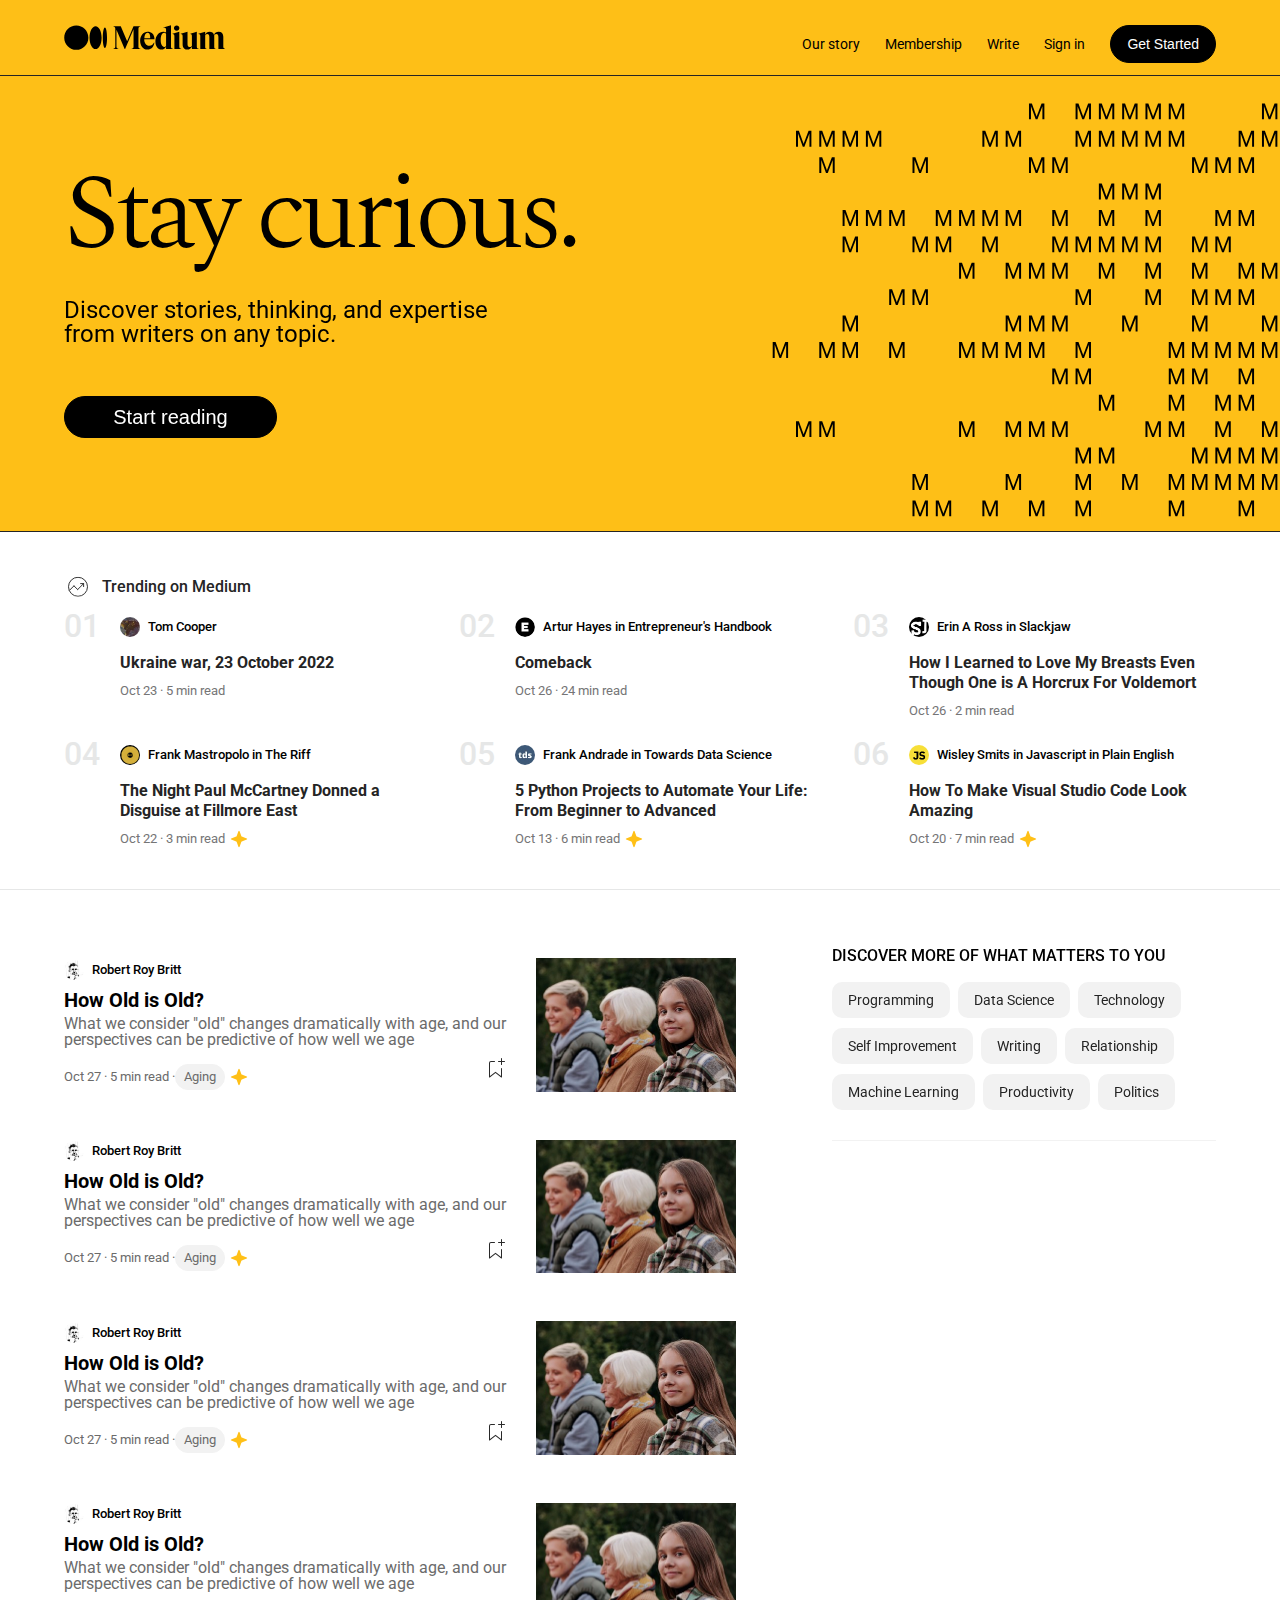
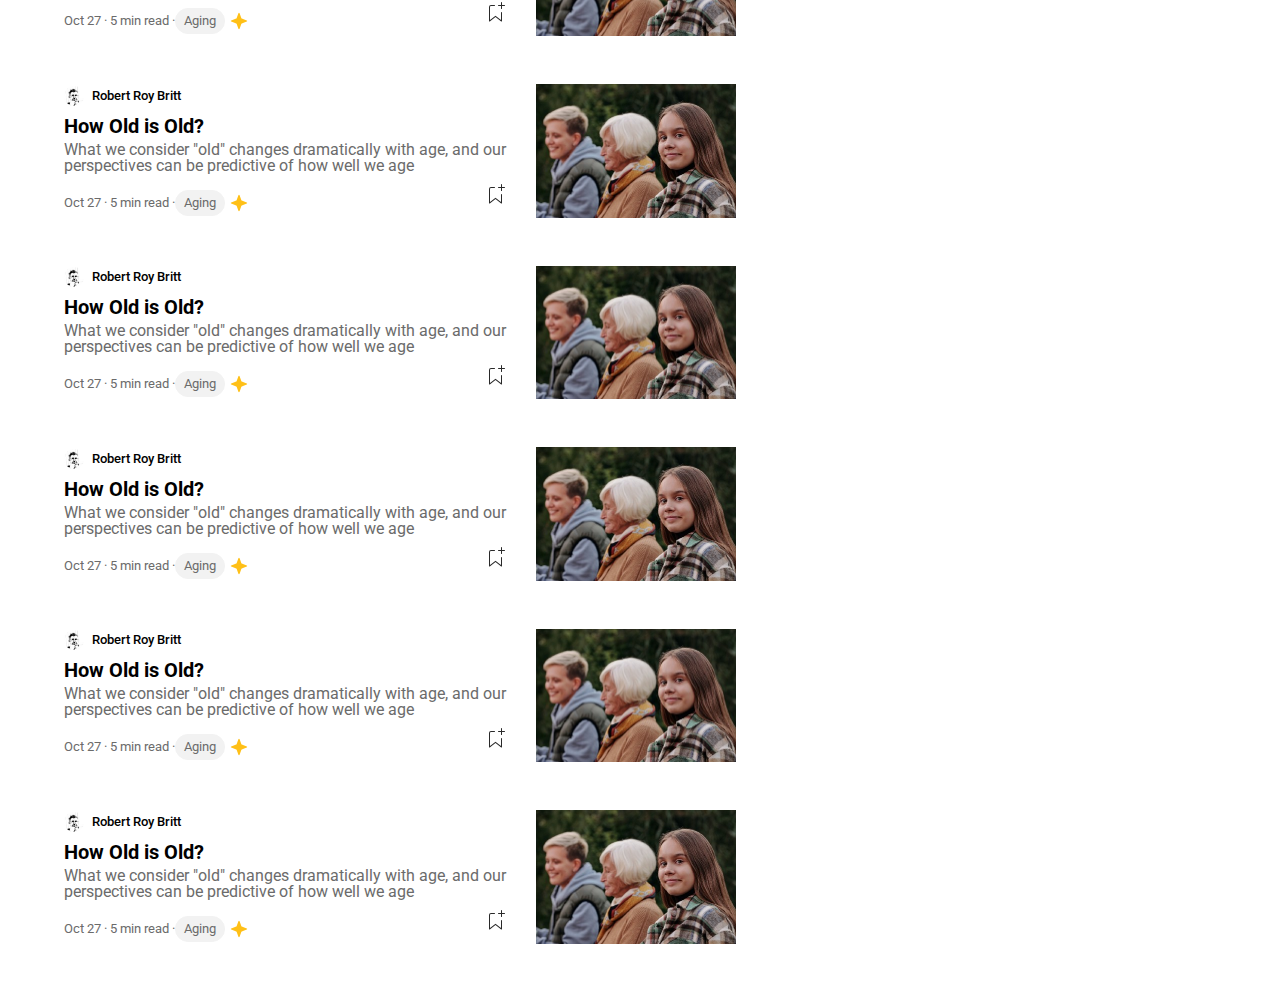
==== welcome.html @ b6925901 "general graphic update" ====
<!DOCTYPE html>
<html lang="en">
  <head>
    <meta charset="UTF-8" />
    <meta name="viewport" content="width=device-width, initial-scale=1.0" />
    <title>Medium. Where good ideas find you.</title>
    <meta
      data-rh="true"
      name="description"
      content="Medium is an open platform where readers find dynamic thinking, and where expert and undiscovered voices can share their writing on any topic."
    />
    <link rel="stylesheet" href="./base_di_partenza/assets/css/reset.css" />
    <link rel="preconnect" href="https://fonts.googleapis.com" />
    <link rel="preconnect" href="https://fonts.gstatic.com" crossorigin />
    <link
      href="https://fonts.googleapis.com/css2?family=Roboto:wght@100;300;400;700;900&family=Spectral:wght@300;400;700&display=swap"
      rel="stylesheet"
    />
    <link rel="stylesheet" href="./base_di_partenza/assets/css/stylew.css" />
  </head>
  <body>
    <!--div per header e main-->
    <div class="block yBG bBordBott">
      <header class="zindex3 fixedHeader bBordBott yBG">
        <div class="flex centerJC bodyMargin">
          <div class="width100 maxWidthHeader">
            <div class="flex rowFD headerDim betweenJC">
              <a href="#" class="aHeader">
                <svg
                  xmlns="http://www.w3.org/2000/svg"
                  xmlns:xlink="http://www.w3.org/1999/xlink"
                  viewBox="0 0 3940 610"
                  height="25"
                >
                  <path
                    d="M594.79 308.2c0 163.76-131.85 296.52-294.5 296.52S5.8 472 5.8 308.2 137.65 11.69 300.29 11.69s294.5 132.75 294.5 296.51M917.86 308.2c0 154.16-65.93 279.12-147.25 279.12s-147.25-125-147.25-279.12S689.29 29.08 770.61 29.08s147.25 125 147.25 279.12M1050 308.2c0 138.12-23.19 250.08-51.79 250.08s-51.79-112-51.79-250.08 23.19-250.08 51.8-250.08S1050 170.09 1050 308.2M1862.77 37.4l.82-.18v-6.35h-167.48l-155.51 365.5-155.51-365.5h-180.48v6.35l.81.18c30.57 6.9 46.09 17.19 46.09 54.3v434.45c0 37.11-15.58 47.4-46.15 54.3l-.81.18V587H1327v-6.35l-.81-.18c-30.57-6.9-46.09-17.19-46.09-54.3V116.9L1479.87 587h11.33l205.59-483.21V536.9c-2.62 29.31-18 38.36-45.68 44.61l-.82.19v6.3h213.3v-6.3l-.82-.19c-27.71-6.25-43.46-15.3-46.08-44.61l-.14-445.2h.14c0-37.11 15.52-47.4 46.08-54.3m97.43 287.8c3.49-78.06 31.52-134.4 78.56-135.37 14.51.24 26.68 5 36.14 14.16 20.1 19.51 29.55 60.28 28.09 121.21zm-2.11 22h250v-1.05c-.71-59.69-18-106.12-51.34-138-28.82-27.55-71.49-42.71-116.31-42.71h-1c-23.26 0-51.79 5.64-72.09 15.86-23.11 10.7-43.49 26.7-60.45 47.7-27.3 33.83-43.84 79.55-47.86 130.93-.13 1.54-.24 3.08-.35 4.62s-.18 2.92-.25 4.39a332.64 332.64 0 0 0-.36 21.69C1860.79 507 1923.65 600 2035.3 600c98 0 155.07-71.64 169.3-167.8l-7.19-2.53c-25 51.68-69.9 83-121 79.18-69.76-5.22-123.2-75.95-118.35-161.63m532.69 157.68c-8.2 19.45-25.31 30.15-48.24 30.15s-43.89-15.74-58.78-44.34c-16-30.7-24.42-74.1-24.42-125.51 0-107 33.28-176.21 84.79-176.21 21.57 0 38.55 10.7 46.65 29.37zm165.84 76.28c-30.57-7.23-46.09-18-46.09-57V5.28L2424.77 60v6.7l1.14-.09c25.62-2.07 43 1.47 53.09 10.79 7.9 7.3 11.75 18.5 11.75 34.26v71.14c-18.31-11.69-40.09-17.38-66.52-17.38-53.6 0-102.59 22.57-137.92 63.56-36.83 42.72-56.3 101.1-56.3 168.81C2230 518.72 2289.53 600 2378.13 600c51.83 0 93.53-28.4 112.62-76.3V588h166.65v-6.66zm159.29-505.33c0-37.76-28.47-66.24-66.24-66.24-37.59 0-67 29.1-67 66.24s29.44 66.24 67 66.24c37.77 0 66.24-28.48 66.24-66.24m43.84 505.33c-30.57-7.23-46.09-18-46.09-57h-.13V166.65l-166.66 47.85v6.5l1 .09c36.06 3.21 45.93 15.63 45.93 57.77V588h166.8v-6.66zm427.05 0c-30.57-7.23-46.09-18-46.09-57V166.65L3082 212.92v6.52l.94.1c29.48 3.1 38 16.23 38 58.56v226c-9.83 19.45-28.27 31-50.61 31.78-36.23 0-56.18-24.47-56.18-68.9V166.66l-166.66 47.85V221l1 .09c36.06 3.2 45.94 15.62 45.94 57.77v191.27a214.48 214.48 0 0 0 3.47 39.82l3 13.05c14.11 50.56 51.08 77 109 77 49.06 0 92.06-30.37 111-77.89v66h166.66v-6.66zM3934.2 588v-6.67l-.81-.19c-33.17-7.65-46.09-22.07-46.09-51.43v-243.2c0-75.83-42.59-121.09-113.93-121.09-52 0-95.85 30.05-112.73 76.86-13.41-49.6-52-76.86-109.06-76.86-50.12 0-89.4 26.45-106.25 71.13v-69.87l-166.66 45.89v6.54l1 .09c35.63 3.16 45.93 15.94 45.93 57V588h155.5v-6.66l-.82-.2c-26.46-6.22-35-17.56-35-46.66V255.72c7-16.35 21.11-35.72 49-35.72 34.64 0 52.2 24 52.2 71.28V588h155.54v-6.66l-.82-.2c-26.46-6.22-35-17.56-35-46.66v-248a160.45 160.45 0 0 0-2.2-27.68c7.42-17.77 22.34-38.8 51.37-38.8 35.13 0 52.2 23.31 52.2 71.28V588z"
                  ></path>
                </svg>
              </a>
              <div class="flex headerCentralBar"></div>
              <div class="flex baselineAI">
                <div class="flex rowFD endJC centerAI">
                  <span class="rightMargin25 headerTextSpecs"><a href="#">Our story</a></span>
                  <span class="rightMargin25 headerTextSpecs"><a href="#">Membership</a></span>
                  <span class="rightMargin25 headerTextSpecs"><a href="#">Write</a></span>
                  <span class="rightMargin25 headerTextSpecs"><a href="#">Sign in</a></span>
                </div>
                <div class="rowFD endJC centerAI">
                  <a href="#"><button class="headerButton">Get Started</button></a>
                </div>
              </div>
            </div>
          </div>
        </div>
      </header>
      <!--fine header / inizio main-->
      <main class="relativePos">
        <div class="mainSpacing"></div>
        <!--blocco animato M-->
        <div class="mBlock">
          <svg
            xmlns="http://www.w3.org/2000/svg"
            viewBox="0 0 585 462"
            width="585"
            height="462"
            preserveAspectRatio="xMidYMid meet"
            style="width: 100%; height: 100%; transform: translate3d(0px, 0px, 0px); content-visibility: visible"
          >
            <defs>
              <clipPath id="__lottie_element_3372">
                <rect width="585" height="462" x="0" y="0"></rect>
              </clipPath>
            </defs>
            <g clip-path="url(#__lottie_element_3372)">
              <g
                fill="rgb(0,0,0)"
                font-size="22"
                font-family="Shne"
                font-style="normal"
                font-weight="normal"
                aria-label=" M M M M M M M M M M M M M M
                M M M M M M M M M M M M M M M M M M M M M
               M M M M M M M M M M M M M M M M M M M M M M M M M
                M M M M M M M M M M M M
                M M M M M M M M M M M M M M M M M M M
                M M M M M M M M M M M M M M M M M M M M M
                M M M M M M M M M M M M M M
               M M M M M M M M M M M M M M M M M
               M M M M M M M M M M M M M M M M M M M
                M M M M M M M M M M M M M M M M M M M M M M M
               M M M M M M M M M M M M
                M M M M M M M M M M M M
                M M M M M M M M M M M M M M M M M M M M M
                M M M M M M M M M M M
                M M M M M M M M M M M M M M M M M
                M M M M M M M M M M M M M M M M
               "
                transform="matrix(1,0,0,1,291,232)"
                opacity="1"
                style="display: block"
              >
                <g
                  stroke-linecap="butt"
                  stroke-linejoin="round"
                  stroke-miterlimit="4"
                  transform="matrix(1,0,0,1,-33.238014221191406,-187.70428466796875)"
                  opacity="0"
                  style="display: inherit"
                >
                  <g transform="scale(0.22,0.22)">
                    <g style="display: none"></g>
                  </g>
                </g>
                <g
                  stroke-linecap="butt"
                  stroke-linejoin="round"
                  stroke-miterlimit="4"
                  transform="matrix(1,0,0,1,-28.6619930267334,-187.70428466796875)"
                  opacity="0"
                  style="display: inherit"
                >
                  <g transform="scale(0.22,0.22)">
                    <g transform="matrix(1,0,0,1,0,0)" opacity="1" style="display: block">
                      <path
                        d=" M46.82899856567383,0 C46.82899856567383,0 68.98500061035156,-59.518001556396484 68.98500061035156,-59.518001556396484 C68.98500061035156,-59.518001556396484 68.98500061035156,0 68.98500061035156,0 C68.98500061035156,0 77.947998046875,0 77.947998046875,0 C77.947998046875,0 77.947998046875,-72.30799865722656 77.947998046875,-72.30799865722656 C77.947998046875,-72.30799865722656 65.15799713134766,-72.30799865722656 65.15799713134766,-72.30799865722656 C65.15799713134766,-72.30799865722656 43.10300064086914,-12.890999794006348 43.10300064086914,-12.890999794006348 C43.10300064086914,-12.890999794006348 21.14900016784668,-72.30799865722656 21.14900016784668,-72.30799865722656 C21.14900016784668,-72.30799865722656 7.955999851226807,-72.30799865722656 7.955999851226807,-72.30799865722656 C7.955999851226807,-72.30799865722656 7.955999851226807,0 7.955999851226807,0 C7.955999851226807,0 17.020000457763672,0 17.020000457763672,0 C17.020000457763672,0 17.020000457763672,-59.518001556396484 17.020000457763672,-59.518001556396484 C17.020000457763672,-59.518001556396484 39.07500076293945,0 39.07500076293945,0 C39.07500076293945,0 46.82899856567383,0 46.82899856567383,0z"
                      ></path>
                      <g opacity="1" transform="matrix(1,0,0,1,0,0)"></g>
                    </g>
                  </g>
                </g>
                <g
                  stroke-linecap="butt"
                  stroke-linejoin="round"
                  stroke-miterlimit="4"
                  transform="matrix(1,0,0,1,-9.940010070800781,-187.70428466796875)"
                  opacity="0"
                  style="display: inherit"
                >
                  <g transform="scale(0.22,0.22)">
                    <g style="display: none"></g>
                  </g>
                </g>
                <g
                  stroke-linecap="butt"
                  stroke-linejoin="round"
                  stroke-miterlimit="4"
                  transform="matrix(1,0,0,1,-5.363988876342773,-187.70428466796875)"
                  opacity="0"
                  style="display: inherit"
                >
                  <g transform="scale(0.22,0.22)">
                    <g transform="matrix(1,0,0,1,0,0)" opacity="1" style="display: block">
                      <path
                        d=" M46.82899856567383,0 C46.82899856567383,0 68.98500061035156,-59.518001556396484 68.98500061035156,-59.518001556396484 C68.98500061035156,-59.518001556396484 68.98500061035156,0 68.98500061035156,0 C68.98500061035156,0 77.947998046875,0 77.947998046875,0 C77.947998046875,0 77.947998046875,-72.30799865722656 77.947998046875,-72.30799865722656 C77.947998046875,-72.30799865722656 65.15799713134766,-72.30799865722656 65.15799713134766,-72.30799865722656 C65.15799713134766,-72.30799865722656 43.10300064086914,-12.890999794006348 43.10300064086914,-12.890999794006348 C43.10300064086914,-12.890999794006348 21.14900016784668,-72.30799865722656 21.14900016784668,-72.30799865722656 C21.14900016784668,-72.30799865722656 7.955999851226807,-72.30799865722656 7.955999851226807,-72.30799865722656 C7.955999851226807,-72.30799865722656 7.955999851226807,0 7.955999851226807,0 C7.955999851226807,0 17.020000457763672,0 17.020000457763672,0 C17.020000457763672,0 17.020000457763672,-59.518001556396484 17.020000457763672,-59.518001556396484 C17.020000457763672,-59.518001556396484 39.07500076293945,0 39.07500076293945,0 C39.07500076293945,0 46.82899856567383,0 46.82899856567383,0z"
                      ></path>
                      <g opacity="1" transform="matrix(1,0,0,1,0,0)"></g>
                    </g>
                  </g>
                </g>
                <g
                  stroke-linecap="butt"
                  stroke-linejoin="round"
                  stroke-miterlimit="4"
                  transform="matrix(1,0,0,1,13.357994079589844,-187.70428466796875)"
                  opacity="0"
                  style="display: inherit"
                >
                  <g transform="scale(0.22,0.22)">
                    <g style="display: none"></g>
                  </g>
                </g>
                <g
                  stroke-linecap="butt"
                  stroke-linejoin="round"
                  stroke-miterlimit="4"
                  transform="matrix(1,0,0,1,17.93400001525879,-187.70428466796875)"
                  opacity="0"
                  style="display: inherit"
                >
                  <g transform="scale(0.22,0.22)">
                    <g transform="matrix(1,0,0,1,0,0)" opacity="1" style="display: block">
                      <path
                        d=" M46.82899856567383,0 C46.82899856567383,0 68.98500061035156,-59.518001556396484 68.98500061035156,-59.518001556396484 C68.98500061035156,-59.518001556396484 68.98500061035156,0 68.98500061035156,0 C68.98500061035156,0 77.947998046875,0 77.947998046875,0 C77.947998046875,0 77.947998046875,-72.30799865722656 77.947998046875,-72.30799865722656 C77.947998046875,-72.30799865722656 65.15799713134766,-72.30799865722656 65.15799713134766,-72.30799865722656 C65.15799713134766,-72.30799865722656 43.10300064086914,-12.890999794006348 43.10300064086914,-12.890999794006348 C43.10300064086914,-12.890999794006348 21.14900016784668,-72.30799865722656 21.14900016784668,-72.30799865722656 C21.14900016784668,-72.30799865722656 7.955999851226807,-72.30799865722656 7.955999851226807,-72.30799865722656 C7.955999851226807,-72.30799865722656 7.955999851226807,0 7.955999851226807,0 C7.955999851226807,0 17.020000457763672,0 17.020000457763672,0 C17.020000457763672,0 17.020000457763672,-59.518001556396484 17.020000457763672,-59.518001556396484 C17.020000457763672,-59.518001556396484 39.07500076293945,0 39.07500076293945,0 C39.07500076293945,0 46.82899856567383,0 46.82899856567383,0z"
                      ></path>
                      <g opacity="1" transform="matrix(1,0,0,1,0,0)"></g>
                    </g>
                  </g>
                </g>
                <g
                  stroke-linecap="butt"
                  stroke-linejoin="round"
                  stroke-miterlimit="4"
                  transform="matrix(1,0,0,1,36.65599822998047,-187.70428466796875)"
                  opacity="0"
                  style="display: inherit"
                >
                  <g transform="scale(0.22,0.22)">
                    <g style="display: none"></g>
                  </g>
                </g>
                <g
                  stroke-linecap="butt"
                  stroke-linejoin="round"
                  stroke-miterlimit="4"
                  transform="matrix(1,0,0,1,41.23198699951172,-187.70428466796875)"
                  opacity="1"
                  style="display: inherit"
                >
                  <g transform="scale(0.22,0.22)">
                    <g transform="matrix(1,0,0,1,0,0)" opacity="1" style="display: block">
                      <path
                        d=" M46.82899856567383,0 C46.82899856567383,0 68.98500061035156,-59.518001556396484 68.98500061035156,-59.518001556396484 C68.98500061035156,-59.518001556396484 68.98500061035156,0 68.98500061035156,0 C68.98500061035156,0 77.947998046875,0 77.947998046875,0 C77.947998046875,0 77.947998046875,-72.30799865722656 77.947998046875,-72.30799865722656 C77.947998046875,-72.30799865722656 65.15799713134766,-72.30799865722656 65.15799713134766,-72.30799865722656 C65.15799713134766,-72.30799865722656 43.10300064086914,-12.890999794006348 43.10300064086914,-12.890999794006348 C43.10300064086914,-12.890999794006348 21.14900016784668,-72.30799865722656 21.14900016784668,-72.30799865722656 C21.14900016784668,-72.30799865722656 7.955999851226807,-72.30799865722656 7.955999851226807,-72.30799865722656 C7.955999851226807,-72.30799865722656 7.955999851226807,0 7.955999851226807,0 C7.955999851226807,0 17.020000457763672,0 17.020000457763672,0 C17.020000457763672,0 17.020000457763672,-59.518001556396484 17.020000457763672,-59.518001556396484 C17.020000457763672,-59.518001556396484 39.07500076293945,0 39.07500076293945,0 C39.07500076293945,0 46.82899856567383,0 46.82899856567383,0z"
                      ></path>
                      <g opacity="1" transform="matrix(1,0,0,1,0,0)"></g>
                    </g>
                  </g>
                </g>
                <g
                  stroke-linecap="butt"
                  stroke-linejoin="round"
                  stroke-miterlimit="4"
                  transform="matrix(1,0,0,1,59.954002380371094,-187.70428466796875)"
                  opacity="1"
                  style="display: inherit"
                >
                  <g transform="scale(0.22,0.22)">
                    <g style="display: none"></g>
                  </g>
                </g>
                <g
                  stroke-linecap="butt"
                  stroke-linejoin="round"
                  stroke-miterlimit="4"
                  transform="matrix(1,0,0,1,64.52999114990234,-187.70428466796875)"
                  opacity="0"
                  style="display: inherit"
                >
                  <g transform="scale(0.22,0.22)">
                    <g transform="matrix(1,0,0,1,0,0)" opacity="1" style="display: block">
                      <path
                        d=" M46.82899856567383,0 C46.82899856567383,0 68.98500061035156,-59.518001556396484 68.98500061035156,-59.518001556396484 C68.98500061035156,-59.518001556396484 68.98500061035156,0 68.98500061035156,0 C68.98500061035156,0 77.947998046875,0 77.947998046875,0 C77.947998046875,0 77.947998046875,-72.30799865722656 77.947998046875,-72.30799865722656 C77.947998046875,-72.30799865722656 65.15799713134766,-72.30799865722656 65.15799713134766,-72.30799865722656 C65.15799713134766,-72.30799865722656 43.10300064086914,-12.890999794006348 43.10300064086914,-12.890999794006348 C43.10300064086914,-12.890999794006348 21.14900016784668,-72.30799865722656 21.14900016784668,-72.30799865722656 C21.14900016784668,-72.30799865722656 7.955999851226807,-72.30799865722656 7.955999851226807,-72.30799865722656 C7.955999851226807,-72.30799865722656 7.955999851226807,0 7.955999851226807,0 C7.955999851226807,0 17.020000457763672,0 17.020000457763672,0 C17.020000457763672,0 17.020000457763672,-59.518001556396484 17.020000457763672,-59.518001556396484 C17.020000457763672,-59.518001556396484 39.07500076293945,0 39.07500076293945,0 C39.07500076293945,0 46.82899856567383,0 46.82899856567383,0z"
                      ></path>
                      <g opacity="1" transform="matrix(1,0,0,1,0,0)"></g>
                    </g>
                  </g>
                </g>
                <g
                  stroke-linecap="butt"
                  stroke-linejoin="round"
                  stroke-miterlimit="4"
                  transform="matrix(1,0,0,1,83.25200653076172,-187.70428466796875)"
                  opacity="0"
                  style="display: inherit"
                >
                  <g transform="scale(0.22,0.22)">
                    <g style="display: none"></g>
                  </g>
                </g>
                <g
                  stroke-linecap="butt"
                  stroke-linejoin="round"
                  stroke-miterlimit="4"
                  transform="matrix(1,0,0,1,87.82799530029297,-187.70428466796875)"
                  opacity="1"
                  style="display: inherit"
                >
                  <g transform="scale(0.22,0.22)">
                    <g transform="matrix(1,0,0,1,0,0)" opacity="1" style="display: block">
                      <path
                        d=" M46.82899856567383,0 C46.82899856567383,0 68.98500061035156,-59.518001556396484 68.98500061035156,-59.518001556396484 C68.98500061035156,-59.518001556396484 68.98500061035156,0 68.98500061035156,0 C68.98500061035156,0 77.947998046875,0 77.947998046875,0 C77.947998046875,0 77.947998046875,-72.30799865722656 77.947998046875,-72.30799865722656 C77.947998046875,-72.30799865722656 65.15799713134766,-72.30799865722656 65.15799713134766,-72.30799865722656 C65.15799713134766,-72.30799865722656 43.10300064086914,-12.890999794006348 43.10300064086914,-12.890999794006348 C43.10300064086914,-12.890999794006348 21.14900016784668,-72.30799865722656 21.14900016784668,-72.30799865722656 C21.14900016784668,-72.30799865722656 7.955999851226807,-72.30799865722656 7.955999851226807,-72.30799865722656 C7.955999851226807,-72.30799865722656 7.955999851226807,0 7.955999851226807,0 C7.955999851226807,0 17.020000457763672,0 17.020000457763672,0 C17.020000457763672,0 17.020000457763672,-59.518001556396484 17.020000457763672,-59.518001556396484 C17.020000457763672,-59.518001556396484 39.07500076293945,0 39.07500076293945,0 C39.07500076293945,0 46.82899856567383,0 46.82899856567383,0z"
                      ></path>
                      <g opacity="1" transform="matrix(1,0,0,1,0,0)"></g>
                    </g>
                  </g>
                </g>
                <g
                  stroke-linecap="butt"
                  stroke-linejoin="round"
                  stroke-miterlimit="4"
                  transform="matrix(1,0,0,1,106.54999542236328,-187.70428466796875)"
                  opacity="1"
                  style="display: inherit"
                >
                  <g transform="scale(0.22,0.22)">
                    <g style="display: none"></g>
                  </g>
                </g>
                <g
                  stroke-linecap="butt"
                  stroke-linejoin="round"
                  stroke-miterlimit="4"
                  transform="matrix(1,0,0,1,111.1259994506836,-187.70428466796875)"
                  opacity="1"
                  style="display: inherit"
                >
                  <g transform="scale(0.22,0.22)">
                    <g transform="matrix(1,0,0,1,0,0)" opacity="1" style="display: block">
                      <path
                        d=" M46.82899856567383,0 C46.82899856567383,0 68.98500061035156,-59.518001556396484 68.98500061035156,-59.518001556396484 C68.98500061035156,-59.518001556396484 68.98500061035156,0 68.98500061035156,0 C68.98500061035156,0 77.947998046875,0 77.947998046875,0 C77.947998046875,0 77.947998046875,-72.30799865722656 77.947998046875,-72.30799865722656 C77.947998046875,-72.30799865722656 65.15799713134766,-72.30799865722656 65.15799713134766,-72.30799865722656 C65.15799713134766,-72.30799865722656 43.10300064086914,-12.890999794006348 43.10300064086914,-12.890999794006348 C43.10300064086914,-12.890999794006348 21.14900016784668,-72.30799865722656 21.14900016784668,-72.30799865722656 C21.14900016784668,-72.30799865722656 7.955999851226807,-72.30799865722656 7.955999851226807,-72.30799865722656 C7.955999851226807,-72.30799865722656 7.955999851226807,0 7.955999851226807,0 C7.955999851226807,0 17.020000457763672,0 17.020000457763672,0 C17.020000457763672,0 17.020000457763672,-59.518001556396484 17.020000457763672,-59.518001556396484 C17.020000457763672,-59.518001556396484 39.07500076293945,0 39.07500076293945,0 C39.07500076293945,0 46.82899856567383,0 46.82899856567383,0z"
                      ></path>
                      <g opacity="1" transform="matrix(1,0,0,1,0,0)"></g>
                    </g>
                  </g>
                </g>
                <g
                  stroke-linecap="butt"
                  stroke-linejoin="round"
                  stroke-miterlimit="4"
                  transform="matrix(1,0,0,1,129.84800720214844,-187.70428466796875)"
                  opacity="0"
                  style="display: inherit"
                >
                  <g transform="scale(0.22,0.22)">
                    <g style="display: none"></g>
                  </g>
                </g>
                <g
                  stroke-linecap="butt"
                  stroke-linejoin="round"
                  stroke-miterlimit="4"
                  transform="matrix(1,0,0,1,134.42401123046875,-187.70428466796875)"
                  opacity="1"
                  style="display: inherit"
                >
                  <g transform="scale(0.22,0.22)">
                    <g transform="matrix(1,0,0,1,0,0)" opacity="1" style="display: block">
                      <path
                        d=" M46.82899856567383,0 C46.82899856567383,0 68.98500061035156,-59.518001556396484 68.98500061035156,-59.518001556396484 C68.98500061035156,-59.518001556396484 68.98500061035156,0 68.98500061035156,0 C68.98500061035156,0 77.947998046875,0 77.947998046875,0 C77.947998046875,0 77.947998046875,-72.30799865722656 77.947998046875,-72.30799865722656 C77.947998046875,-72.30799865722656 65.15799713134766,-72.30799865722656 65.15799713134766,-72.30799865722656 C65.15799713134766,-72.30799865722656 43.10300064086914,-12.890999794006348 43.10300064086914,-12.890999794006348 C43.10300064086914,-12.890999794006348 21.14900016784668,-72.30799865722656 21.14900016784668,-72.30799865722656 C21.14900016784668,-72.30799865722656 7.955999851226807,-72.30799865722656 7.955999851226807,-72.30799865722656 C7.955999851226807,-72.30799865722656 7.955999851226807,0 7.955999851226807,0 C7.955999851226807,0 17.020000457763672,0 17.020000457763672,0 C17.020000457763672,0 17.020000457763672,-59.518001556396484 17.020000457763672,-59.518001556396484 C17.020000457763672,-59.518001556396484 39.07500076293945,0 39.07500076293945,0 C39.07500076293945,0 46.82899856567383,0 46.82899856567383,0z"
                      ></path>
                      <g opacity="1" transform="matrix(1,0,0,1,0,0)"></g>
                    </g>
                  </g>
                </g>
                <g
                  stroke-linecap="butt"
                  stroke-linejoin="round"
                  stroke-miterlimit="4"
                  transform="matrix(1,0,0,1,153.14599609375,-187.70428466796875)"
                  opacity="1"
                  style="display: inherit"
                >
                  <g transform="scale(0.22,0.22)">
                    <g style="display: none"></g>
                  </g>
                </g>
                <g
                  stroke-linecap="butt"
                  stroke-linejoin="round"
                  stroke-miterlimit="4"
                  transform="matrix(1,0,0,1,157.72198486328125,-187.70428466796875)"
                  opacity="1"
                  style="display: inherit"
                >
                  <g transform="scale(0.22,0.22)">
                    <g transform="matrix(1,0,0,1,0,0)" opacity="1" style="display: block">
                      <path
                        d=" M46.82899856567383,0 C46.82899856567383,0 68.98500061035156,-59.518001556396484 68.98500061035156,-59.518001556396484 C68.98500061035156,-59.518001556396484 68.98500061035156,0 68.98500061035156,0 C68.98500061035156,0 77.947998046875,0 77.947998046875,0 C77.947998046875,0 77.947998046875,-72.30799865722656 77.947998046875,-72.30799865722656 C77.947998046875,-72.30799865722656 65.15799713134766,-72.30799865722656 65.15799713134766,-72.30799865722656 C65.15799713134766,-72.30799865722656 43.10300064086914,-12.890999794006348 43.10300064086914,-12.890999794006348 C43.10300064086914,-12.890999794006348 21.14900016784668,-72.30799865722656 21.14900016784668,-72.30799865722656 C21.14900016784668,-72.30799865722656 7.955999851226807,-72.30799865722656 7.955999851226807,-72.30799865722656 C7.955999851226807,-72.30799865722656 7.955999851226807,0 7.955999851226807,0 C7.955999851226807,0 17.020000457763672,0 17.020000457763672,0 C17.020000457763672,0 17.020000457763672,-59.518001556396484 17.020000457763672,-59.518001556396484 C17.020000457763672,-59.518001556396484 39.07500076293945,0 39.07500076293945,0 C39.07500076293945,0 46.82899856567383,0 46.82899856567383,0z"
                      ></path>
                      <g opacity="1" transform="matrix(1,0,0,1,0,0)"></g>
                    </g>
                  </g>
                </g>
                <g
                  stroke-linecap="butt"
                  stroke-linejoin="round"
                  stroke-miterlimit="4"
                  transform="matrix(1,0,0,1,176.44398498535156,-187.70428466796875)"
                  opacity="1"
                  style="display: inherit"
                >
                  <g transform="scale(0.22,0.22)">
                    <g style="display: none"></g>
                  </g>
                </g>
                <g
                  stroke-linecap="butt"
                  stroke-linejoin="round"
                  stroke-miterlimit="4"
                  transform="matrix(1,0,0,1,181.01998901367188,-187.70428466796875)"
                  opacity="1"
                  style="display: inherit"
                >
                  <g transform="scale(0.22,0.22)">
                    <g transform="matrix(1,0,0,1,0,0)" opacity="1" style="display: block">
                      <path
                        d=" M46.82899856567383,0 C46.82899856567383,0 68.98500061035156,-59.518001556396484 68.98500061035156,-59.518001556396484 C68.98500061035156,-59.518001556396484 68.98500061035156,0 68.98500061035156,0 C68.98500061035156,0 77.947998046875,0 77.947998046875,0 C77.947998046875,0 77.947998046875,-72.30799865722656 77.947998046875,-72.30799865722656 C77.947998046875,-72.30799865722656 65.15799713134766,-72.30799865722656 65.15799713134766,-72.30799865722656 C65.15799713134766,-72.30799865722656 43.10300064086914,-12.890999794006348 43.10300064086914,-12.890999794006348 C43.10300064086914,-12.890999794006348 21.14900016784668,-72.30799865722656 21.14900016784668,-72.30799865722656 C21.14900016784668,-72.30799865722656 7.955999851226807,-72.30799865722656 7.955999851226807,-72.30799865722656 C7.955999851226807,-72.30799865722656 7.955999851226807,0 7.955999851226807,0 C7.955999851226807,0 17.020000457763672,0 17.020000457763672,0 C17.020000457763672,0 17.020000457763672,-59.518001556396484 17.020000457763672,-59.518001556396484 C17.020000457763672,-59.518001556396484 39.07500076293945,0 39.07500076293945,0 C39.07500076293945,0 46.82899856567383,0 46.82899856567383,0z"
                      ></path>
                      <g opacity="1" transform="matrix(1,0,0,1,0,0)"></g>
                    </g>
                  </g>
                </g>
                <g
                  stroke-linecap="butt"
                  stroke-linejoin="round"
                  stroke-miterlimit="4"
                  transform="matrix(1,0,0,1,199.7419891357422,-187.70428466796875)"
                  opacity="0"
                  style="display: inherit"
                >
                  <g transform="scale(0.22,0.22)">
                    <g style="display: none"></g>
                  </g>
                </g>
                <g
                  stroke-linecap="butt"
                  stroke-linejoin="round"
                  stroke-miterlimit="4"
                  transform="matrix(1,0,0,1,204.3179931640625,-187.70428466796875)"
                  opacity="0"
                  style="display: inherit"
                >
                  <g transform="scale(0.22,0.22)">
                    <g transform="matrix(1,0,0,1,0,0)" opacity="1" style="display: block">
                      <path
                        d=" M46.82899856567383,0 C46.82899856567383,0 68.98500061035156,-59.518001556396484 68.98500061035156,-59.518001556396484 C68.98500061035156,-59.518001556396484 68.98500061035156,0 68.98500061035156,0 C68.98500061035156,0 77.947998046875,0 77.947998046875,0 C77.947998046875,0 77.947998046875,-72.30799865722656 77.947998046875,-72.30799865722656 C77.947998046875,-72.30799865722656 65.15799713134766,-72.30799865722656 65.15799713134766,-72.30799865722656 C65.15799713134766,-72.30799865722656 43.10300064086914,-12.890999794006348 43.10300064086914,-12.890999794006348 C43.10300064086914,-12.890999794006348 21.14900016784668,-72.30799865722656 21.14900016784668,-72.30799865722656 C21.14900016784668,-72.30799865722656 7.955999851226807,-72.30799865722656 7.955999851226807,-72.30799865722656 C7.955999851226807,-72.30799865722656 7.955999851226807,0 7.955999851226807,0 C7.955999851226807,0 17.020000457763672,0 17.020000457763672,0 C17.020000457763672,0 17.020000457763672,-59.518001556396484 17.020000457763672,-59.518001556396484 C17.020000457763672,-59.518001556396484 39.07500076293945,0 39.07500076293945,0 C39.07500076293945,0 46.82899856567383,0 46.82899856567383,0z"
                      ></path>
                      <g opacity="1" transform="matrix(1,0,0,1,0,0)"></g>
                    </g>
                  </g>
                </g>
                <g
                  stroke-linecap="butt"
                  stroke-linejoin="round"
                  stroke-miterlimit="4"
                  transform="matrix(1,0,0,1,223.0399932861328,-187.70428466796875)"
                  opacity="0"
                  style="display: inherit"
                >
                  <g transform="scale(0.22,0.22)">
                    <g style="display: none"></g>
                  </g>
                </g>
                <g
                  stroke-linecap="butt"
                  stroke-linejoin="round"
                  stroke-miterlimit="4"
                  transform="matrix(1,0,0,1,227.61599731445312,-187.70428466796875)"
                  opacity="0"
                  style="display: inherit"
                >
                  <g transform="scale(0.22,0.22)">
                    <g transform="matrix(1,0,0,1,0,0)" opacity="1" style="display: block">
                      <path
                        d=" M46.82899856567383,0 C46.82899856567383,0 68.98500061035156,-59.518001556396484 68.98500061035156,-59.518001556396484 C68.98500061035156,-59.518001556396484 68.98500061035156,0 68.98500061035156,0 C68.98500061035156,0 77.947998046875,0 77.947998046875,0 C77.947998046875,0 77.947998046875,-72.30799865722656 77.947998046875,-72.30799865722656 C77.947998046875,-72.30799865722656 65.15799713134766,-72.30799865722656 65.15799713134766,-72.30799865722656 C65.15799713134766,-72.30799865722656 43.10300064086914,-12.890999794006348 43.10300064086914,-12.890999794006348 C43.10300064086914,-12.890999794006348 21.14900016784668,-72.30799865722656 21.14900016784668,-72.30799865722656 C21.14900016784668,-72.30799865722656 7.955999851226807,-72.30799865722656 7.955999851226807,-72.30799865722656 C7.955999851226807,-72.30799865722656 7.955999851226807,0 7.955999851226807,0 C7.955999851226807,0 17.020000457763672,0 17.020000457763672,0 C17.020000457763672,0 17.020000457763672,-59.518001556396484 17.020000457763672,-59.518001556396484 C17.020000457763672,-59.518001556396484 39.07500076293945,0 39.07500076293945,0 C39.07500076293945,0 46.82899856567383,0 46.82899856567383,0z"
                      ></path>
                      <g opacity="1" transform="matrix(1,0,0,1,0,0)"></g>
                    </g>
                  </g>
                </g>
                <g
                  stroke-linecap="butt"
                  stroke-linejoin="round"
                  stroke-miterlimit="4"
                  transform="matrix(1,0,0,1,246.33799743652344,-187.70428466796875)"
                  opacity="1"
                  style="display: inherit"
                >
                  <g transform="scale(0.22,0.22)">
                    <g style="display: none"></g>
                  </g>
                </g>
                <g
                  stroke-linecap="butt"
                  stroke-linejoin="round"
                  stroke-miterlimit="4"
                  transform="matrix(1,0,0,1,250.9139862060547,-187.70428466796875)"
                  opacity="0"
                  style="display: inherit"
                >
                  <g transform="scale(0.22,0.22)">
                    <g transform="matrix(1,0,0,1,0,0)" opacity="1" style="display: block">
                      <path
                        d=" M46.82899856567383,0 C46.82899856567383,0 68.98500061035156,-59.518001556396484 68.98500061035156,-59.518001556396484 C68.98500061035156,-59.518001556396484 68.98500061035156,0 68.98500061035156,0 C68.98500061035156,0 77.947998046875,0 77.947998046875,0 C77.947998046875,0 77.947998046875,-72.30799865722656 77.947998046875,-72.30799865722656 C77.947998046875,-72.30799865722656 65.15799713134766,-72.30799865722656 65.15799713134766,-72.30799865722656 C65.15799713134766,-72.30799865722656 43.10300064086914,-12.890999794006348 43.10300064086914,-12.890999794006348 C43.10300064086914,-12.890999794006348 21.14900016784668,-72.30799865722656 21.14900016784668,-72.30799865722656 C21.14900016784668,-72.30799865722656 7.955999851226807,-72.30799865722656 7.955999851226807,-72.30799865722656 C7.955999851226807,-72.30799865722656 7.955999851226807,0 7.955999851226807,0 C7.955999851226807,0 17.020000457763672,0 17.020000457763672,0 C17.020000457763672,0 17.020000457763672,-59.518001556396484 17.020000457763672,-59.518001556396484 C17.020000457763672,-59.518001556396484 39.07500076293945,0 39.07500076293945,0 C39.07500076293945,0 46.82899856567383,0 46.82899856567383,0z"
                      ></path>
                      <g opacity="1" transform="matrix(1,0,0,1,0,0)"></g>
                    </g>
                  </g>
                </g>
                <g
                  stroke-linecap="butt"
                  stroke-linejoin="round"
                  stroke-miterlimit="4"
                  transform="matrix(1,0,0,1,269.6360168457031,-187.70428466796875)"
                  opacity="0"
                  style="display: inherit"
                >
                  <g transform="scale(0.22,0.22)">
                    <g style="display: none"></g>
                  </g>
                </g>
                <g
                  stroke-linecap="butt"
                  stroke-linejoin="round"
                  stroke-miterlimit="4"
                  transform="matrix(1,0,0,1,274.2120056152344,-187.70428466796875)"
                  opacity="1"
                  style="display: inherit"
                >
                  <g transform="scale(0.22,0.22)">
                    <g transform="matrix(1,0,0,1,0,0)" opacity="1" style="display: block">
                      <path
                        d=" M46.82899856567383,0 C46.82899856567383,0 68.98500061035156,-59.518001556396484 68.98500061035156,-59.518001556396484 C68.98500061035156,-59.518001556396484 68.98500061035156,0 68.98500061035156,0 C68.98500061035156,0 77.947998046875,0 77.947998046875,0 C77.947998046875,0 77.947998046875,-72.30799865722656 77.947998046875,-72.30799865722656 C77.947998046875,-72.30799865722656 65.15799713134766,-72.30799865722656 65.15799713134766,-72.30799865722656 C65.15799713134766,-72.30799865722656 43.10300064086914,-12.890999794006348 43.10300064086914,-12.890999794006348 C43.10300064086914,-12.890999794006348 21.14900016784668,-72.30799865722656 21.14900016784668,-72.30799865722656 C21.14900016784668,-72.30799865722656 7.955999851226807,-72.30799865722656 7.955999851226807,-72.30799865722656 C7.955999851226807,-72.30799865722656 7.955999851226807,0 7.955999851226807,0 C7.955999851226807,0 17.020000457763672,0 17.020000457763672,0 C17.020000457763672,0 17.020000457763672,-59.518001556396484 17.020000457763672,-59.518001556396484 C17.020000457763672,-59.518001556396484 39.07500076293945,0 39.07500076293945,0 C39.07500076293945,0 46.82899856567383,0 46.82899856567383,0z"
                      ></path>
                      <g opacity="1" transform="matrix(1,0,0,1,0,0)"></g>
                    </g>
                  </g>
                </g>
                <g stroke-linecap="butt" stroke-linejoin="round" stroke-miterlimit="4" style="display: inherit">
                  <g transform="scale(0.22,0.22)">
                    <g style="display: none"></g>
                  </g>
                </g>
                <g
                  stroke-linecap="butt"
                  stroke-linejoin="round"
                  stroke-miterlimit="4"
                  transform="matrix(1,0,0,1,-196.3240203857422,-160.30429077148438)"
                  opacity="1"
                  style="display: inherit"
                >
                  <g transform="scale(0.22,0.22)">
                    <g style="display: none"></g>
                  </g>
                </g>
                <g
                  stroke-linecap="butt"
                  stroke-linejoin="round"
                  stroke-miterlimit="4"
                  transform="matrix(1,0,0,1,-191.7480010986328,-160.30429077148438)"
                  opacity="1"
                  style="display: inherit"
                >
                  <g transform="scale(0.22,0.22)">
                    <g transform="matrix(1,0,0,1,0,0)" opacity="1" style="display: block">
                      <path
                        d=" M46.82899856567383,0 C46.82899856567383,0 68.98500061035156,-59.518001556396484 68.98500061035156,-59.518001556396484 C68.98500061035156,-59.518001556396484 68.98500061035156,0 68.98500061035156,0 C68.98500061035156,0 77.947998046875,0 77.947998046875,0 C77.947998046875,0 77.947998046875,-72.30799865722656 77.947998046875,-72.30799865722656 C77.947998046875,-72.30799865722656 65.15799713134766,-72.30799865722656 65.15799713134766,-72.30799865722656 C65.15799713134766,-72.30799865722656 43.10300064086914,-12.890999794006348 43.10300064086914,-12.890999794006348 C43.10300064086914,-12.890999794006348 21.14900016784668,-72.30799865722656 21.14900016784668,-72.30799865722656 C21.14900016784668,-72.30799865722656 7.955999851226807,-72.30799865722656 7.955999851226807,-72.30799865722656 C7.955999851226807,-72.30799865722656 7.955999851226807,0 7.955999851226807,0 C7.955999851226807,0 17.020000457763672,0 17.020000457763672,0 C17.020000457763672,0 17.020000457763672,-59.518001556396484 17.020000457763672,-59.518001556396484 C17.020000457763672,-59.518001556396484 39.07500076293945,0 39.07500076293945,0 C39.07500076293945,0 46.82899856567383,0 46.82899856567383,0z"
                      ></path>
                      <g opacity="1" transform="matrix(1,0,0,1,0,0)"></g>
                    </g>
                  </g>
                </g>
                <g
                  stroke-linecap="butt"
                  stroke-linejoin="round"
                  stroke-miterlimit="4"
                  transform="matrix(1,0,0,1,-173.02601623535156,-160.30429077148438)"
                  opacity="1"
                  style="display: inherit"
                >
                  <g transform="scale(0.22,0.22)">
                    <g style="display: none"></g>
                  </g>
                </g>
                <g
                  stroke-linecap="butt"
                  stroke-linejoin="round"
                  stroke-miterlimit="4"
                  transform="matrix(1,0,0,1,-168.4499969482422,-160.30429077148438)"
                  opacity="1"
                  style="display: inherit"
                >
                  <g transform="scale(0.22,0.22)">
                    <g transform="matrix(1,0,0,1,0,0)" opacity="1" style="display: block">
                      <path
                        d=" M46.82899856567383,0 C46.82899856567383,0 68.98500061035156,-59.518001556396484 68.98500061035156,-59.518001556396484 C68.98500061035156,-59.518001556396484 68.98500061035156,0 68.98500061035156,0 C68.98500061035156,0 77.947998046875,0 77.947998046875,0 C77.947998046875,0 77.947998046875,-72.30799865722656 77.947998046875,-72.30799865722656 C77.947998046875,-72.30799865722656 65.15799713134766,-72.30799865722656 65.15799713134766,-72.30799865722656 C65.15799713134766,-72.30799865722656 43.10300064086914,-12.890999794006348 43.10300064086914,-12.890999794006348 C43.10300064086914,-12.890999794006348 21.14900016784668,-72.30799865722656 21.14900016784668,-72.30799865722656 C21.14900016784668,-72.30799865722656 7.955999851226807,-72.30799865722656 7.955999851226807,-72.30799865722656 C7.955999851226807,-72.30799865722656 7.955999851226807,0 7.955999851226807,0 C7.955999851226807,0 17.020000457763672,0 17.020000457763672,0 C17.020000457763672,0 17.020000457763672,-59.518001556396484 17.020000457763672,-59.518001556396484 C17.020000457763672,-59.518001556396484 39.07500076293945,0 39.07500076293945,0 C39.07500076293945,0 46.82899856567383,0 46.82899856567383,0z"
                      ></path>
                      <g opacity="1" transform="matrix(1,0,0,1,0,0)"></g>
                    </g>
                  </g>
                </g>
                <g
                  stroke-linecap="butt"
                  stroke-linejoin="round"
                  stroke-miterlimit="4"
                  transform="matrix(1,0,0,1,-149.72801208496094,-160.30429077148438)"
                  opacity="0"
                  style="display: inherit"
                >
                  <g transform="scale(0.22,0.22)">
                    <g style="display: none"></g>
                  </g>
                </g>
                <g
                  stroke-linecap="butt"
                  stroke-linejoin="round"
                  stroke-miterlimit="4"
                  transform="matrix(1,0,0,1,-145.15200805664062,-160.30429077148438)"
                  opacity="1"
                  style="display: inherit"
                >
                  <g transform="scale(0.22,0.22)">
                    <g transform="matrix(1,0,0,1,0,0)" opacity="1" style="display: block">
                      <path
                        d=" M46.82899856567383,0 C46.82899856567383,0 68.98500061035156,-59.518001556396484 68.98500061035156,-59.518001556396484 C68.98500061035156,-59.518001556396484 68.98500061035156,0 68.98500061035156,0 C68.98500061035156,0 77.947998046875,0 77.947998046875,0 C77.947998046875,0 77.947998046875,-72.30799865722656 77.947998046875,-72.30799865722656 C77.947998046875,-72.30799865722656 65.15799713134766,-72.30799865722656 65.15799713134766,-72.30799865722656 C65.15799713134766,-72.30799865722656 43.10300064086914,-12.890999794006348 43.10300064086914,-12.890999794006348 C43.10300064086914,-12.890999794006348 21.14900016784668,-72.30799865722656 21.14900016784668,-72.30799865722656 C21.14900016784668,-72.30799865722656 7.955999851226807,-72.30799865722656 7.955999851226807,-72.30799865722656 C7.955999851226807,-72.30799865722656 7.955999851226807,0 7.955999851226807,0 C7.955999851226807,0 17.020000457763672,0 17.020000457763672,0 C17.020000457763672,0 17.020000457763672,-59.518001556396484 17.020000457763672,-59.518001556396484 C17.020000457763672,-59.518001556396484 39.07500076293945,0 39.07500076293945,0 C39.07500076293945,0 46.82899856567383,0 46.82899856567383,0z"
                      ></path>
                      <g opacity="1" transform="matrix(1,0,0,1,0,0)"></g>
                    </g>
                  </g>
                </g>
                <g
                  stroke-linecap="butt"
                  stroke-linejoin="round"
                  stroke-miterlimit="4"
                  transform="matrix(1,0,0,1,-126.43000793457031,-160.30429077148438)"
                  opacity="0"
                  style="display: inherit"
                >
                  <g transform="scale(0.22,0.22)">
                    <g style="display: none"></g>
                  </g>
                </g>
                <g
                  stroke-linecap="butt"
                  stroke-linejoin="round"
                  stroke-miterlimit="4"
                  transform="matrix(1,0,0,1,-121.85401916503906,-160.30429077148438)"
                  opacity="1"
                  style="display: inherit"
                >
                  <g transform="scale(0.22,0.22)">
                    <g transform="matrix(1,0,0,1,0,0)" opacity="1" style="display: block">
                      <path
                        d=" M46.82899856567383,0 C46.82899856567383,0 68.98500061035156,-59.518001556396484 68.98500061035156,-59.518001556396484 C68.98500061035156,-59.518001556396484 68.98500061035156,0 68.98500061035156,0 C68.98500061035156,0 77.947998046875,0 77.947998046875,0 C77.947998046875,0 77.947998046875,-72.30799865722656 77.947998046875,-72.30799865722656 C77.947998046875,-72.30799865722656 65.15799713134766,-72.30799865722656 65.15799713134766,-72.30799865722656 C65.15799713134766,-72.30799865722656 43.10300064086914,-12.890999794006348 43.10300064086914,-12.890999794006348 C43.10300064086914,-12.890999794006348 21.14900016784668,-72.30799865722656 21.14900016784668,-72.30799865722656 C21.14900016784668,-72.30799865722656 7.955999851226807,-72.30799865722656 7.955999851226807,-72.30799865722656 C7.955999851226807,-72.30799865722656 7.955999851226807,0 7.955999851226807,0 C7.955999851226807,0 17.020000457763672,0 17.020000457763672,0 C17.020000457763672,0 17.020000457763672,-59.518001556396484 17.020000457763672,-59.518001556396484 C17.020000457763672,-59.518001556396484 39.07500076293945,0 39.07500076293945,0 C39.07500076293945,0 46.82899856567383,0 46.82899856567383,0z"
                      ></path>
                      <g opacity="1" transform="matrix(1,0,0,1,0,0)"></g>
                    </g>
                  </g>
                </g>
                <g
                  stroke-linecap="butt"
                  stroke-linejoin="round"
                  stroke-miterlimit="4"
                  transform="matrix(1,0,0,1,-103.13199615478516,-160.30429077148438)"
                  opacity="0"
                  style="display: inherit"
                >
                  <g transform="scale(0.22,0.22)">
                    <g style="display: none"></g>
                  </g>
                </g>
                <g
                  stroke-linecap="butt"
                  stroke-linejoin="round"
                  stroke-miterlimit="4"
                  transform="matrix(1,0,0,1,-98.5560073852539,-160.30429077148438)"
                  opacity="0"
                  style="display: inherit"
                >
                  <g transform="scale(0.22,0.22)">
                    <g transform="matrix(1,0,0,1,0,0)" opacity="1" style="display: block">
                      <path
                        d=" M46.82899856567383,0 C46.82899856567383,0 68.98500061035156,-59.518001556396484 68.98500061035156,-59.518001556396484 C68.98500061035156,-59.518001556396484 68.98500061035156,0 68.98500061035156,0 C68.98500061035156,0 77.947998046875,0 77.947998046875,0 C77.947998046875,0 77.947998046875,-72.30799865722656 77.947998046875,-72.30799865722656 C77.947998046875,-72.30799865722656 65.15799713134766,-72.30799865722656 65.15799713134766,-72.30799865722656 C65.15799713134766,-72.30799865722656 43.10300064086914,-12.890999794006348 43.10300064086914,-12.890999794006348 C43.10300064086914,-12.890999794006348 21.14900016784668,-72.30799865722656 21.14900016784668,-72.30799865722656 C21.14900016784668,-72.30799865722656 7.955999851226807,-72.30799865722656 7.955999851226807,-72.30799865722656 C7.955999851226807,-72.30799865722656 7.955999851226807,0 7.955999851226807,0 C7.955999851226807,0 17.020000457763672,0 17.020000457763672,0 C17.020000457763672,0 17.020000457763672,-59.518001556396484 17.020000457763672,-59.518001556396484 C17.020000457763672,-59.518001556396484 39.07500076293945,0 39.07500076293945,0 C39.07500076293945,0 46.82899856567383,0 46.82899856567383,0z"
                      ></path>
                      <g opacity="1" transform="matrix(1,0,0,1,0,0)"></g>
                    </g>
                  </g>
                </g>
                <g
                  stroke-linecap="butt"
                  stroke-linejoin="round"
                  stroke-miterlimit="4"
                  transform="matrix(1,0,0,1,-79.83399200439453,-160.30429077148438)"
                  opacity="0"
                  style="display: inherit"
                >
                  <g transform="scale(0.22,0.22)">
                    <g style="display: none"></g>
                  </g>
                </g>
                <g
                  stroke-linecap="butt"
                  stroke-linejoin="round"
                  stroke-miterlimit="4"
                  transform="matrix(1,0,0,1,-75.25800323486328,-160.30429077148438)"
                  opacity="0"
                  style="display: inherit"
                >
                  <g transform="scale(0.22,0.22)">
                    <g transform="matrix(1,0,0,1,0,0)" opacity="1" style="display: block">
                      <path
                        d=" M46.82899856567383,0 C46.82899856567383,0 68.98500061035156,-59.518001556396484 68.98500061035156,-59.518001556396484 C68.98500061035156,-59.518001556396484 68.98500061035156,0 68.98500061035156,0 C68.98500061035156,0 77.947998046875,0 77.947998046875,0 C77.947998046875,0 77.947998046875,-72.30799865722656 77.947998046875,-72.30799865722656 C77.947998046875,-72.30799865722656 65.15799713134766,-72.30799865722656 65.15799713134766,-72.30799865722656 C65.15799713134766,-72.30799865722656 43.10300064086914,-12.890999794006348 43.10300064086914,-12.890999794006348 C43.10300064086914,-12.890999794006348 21.14900016784668,-72.30799865722656 21.14900016784668,-72.30799865722656 C21.14900016784668,-72.30799865722656 7.955999851226807,-72.30799865722656 7.955999851226807,-72.30799865722656 C7.955999851226807,-72.30799865722656 7.955999851226807,0 7.955999851226807,0 C7.955999851226807,0 17.020000457763672,0 17.020000457763672,0 C17.020000457763672,0 17.020000457763672,-59.518001556396484 17.020000457763672,-59.518001556396484 C17.020000457763672,-59.518001556396484 39.07500076293945,0 39.07500076293945,0 C39.07500076293945,0 46.82899856567383,0 46.82899856567383,0z"
                      ></path>
                      <g opacity="1" transform="matrix(1,0,0,1,0,0)"></g>
                    </g>
                  </g>
                </g>
                <g
                  stroke-linecap="butt"
                  stroke-linejoin="round"
                  stroke-miterlimit="4"
                  transform="matrix(1,0,0,1,-56.536006927490234,-160.30429077148438)"
                  opacity="1"
                  style="display: inherit"
                >
                  <g transform="scale(0.22,0.22)">
                    <g style="display: none"></g>
                  </g>
                </g>
                <g
                  stroke-linecap="butt"
                  stroke-linejoin="round"
                  stroke-miterlimit="4"
                  transform="matrix(1,0,0,1,-51.959999084472656,-160.30429077148438)"
                  opacity="0"
                  style="display: inherit"
                >
                  <g transform="scale(0.22,0.22)">
                    <g transform="matrix(1,0,0,1,0,0)" opacity="1" style="display: block">
                      <path
                        d=" M46.82899856567383,0 C46.82899856567383,0 68.98500061035156,-59.518001556396484 68.98500061035156,-59.518001556396484 C68.98500061035156,-59.518001556396484 68.98500061035156,0 68.98500061035156,0 C68.98500061035156,0 77.947998046875,0 77.947998046875,0 C77.947998046875,0 77.947998046875,-72.30799865722656 77.947998046875,-72.30799865722656 C77.947998046875,-72.30799865722656 65.15799713134766,-72.30799865722656 65.15799713134766,-72.30799865722656 C65.15799713134766,-72.30799865722656 43.10300064086914,-12.890999794006348 43.10300064086914,-12.890999794006348 C43.10300064086914,-12.890999794006348 21.14900016784668,-72.30799865722656 21.14900016784668,-72.30799865722656 C21.14900016784668,-72.30799865722656 7.955999851226807,-72.30799865722656 7.955999851226807,-72.30799865722656 C7.955999851226807,-72.30799865722656 7.955999851226807,0 7.955999851226807,0 C7.955999851226807,0 17.020000457763672,0 17.020000457763672,0 C17.020000457763672,0 17.020000457763672,-59.518001556396484 17.020000457763672,-59.518001556396484 C17.020000457763672,-59.518001556396484 39.07500076293945,0 39.07500076293945,0 C39.07500076293945,0 46.82899856567383,0 46.82899856567383,0z"
                      ></path>
                      <g opacity="1" transform="matrix(1,0,0,1,0,0)"></g>
                    </g>
                  </g>
                </g>
                <g
                  stroke-linecap="butt"
                  stroke-linejoin="round"
                  stroke-miterlimit="4"
                  transform="matrix(1,0,0,1,-33.23800277709961,-160.30429077148438)"
                  opacity="1"
                  style="display: inherit"
                >
                  <g transform="scale(0.22,0.22)">
                    <g style="display: none"></g>
                  </g>
                </g>
                <g
                  stroke-linecap="butt"
                  stroke-linejoin="round"
                  stroke-miterlimit="4"
                  transform="matrix(1,0,0,1,-28.661996841430664,-160.30429077148438)"
                  opacity="0"
                  style="display: inherit"
                >
                  <g transform="scale(0.22,0.22)">
                    <g transform="matrix(1,0,0,1,0,0)" opacity="1" style="display: block">
                      <path
                        d=" M46.82899856567383,0 C46.82899856567383,0 68.98500061035156,-59.518001556396484 68.98500061035156,-59.518001556396484 C68.98500061035156,-59.518001556396484 68.98500061035156,0 68.98500061035156,0 C68.98500061035156,0 77.947998046875,0 77.947998046875,0 C77.947998046875,0 77.947998046875,-72.30799865722656 77.947998046875,-72.30799865722656 C77.947998046875,-72.30799865722656 65.15799713134766,-72.30799865722656 65.15799713134766,-72.30799865722656 C65.15799713134766,-72.30799865722656 43.10300064086914,-12.890999794006348 43.10300064086914,-12.890999794006348 C43.10300064086914,-12.890999794006348 21.14900016784668,-72.30799865722656 21.14900016784668,-72.30799865722656 C21.14900016784668,-72.30799865722656 7.955999851226807,-72.30799865722656 7.955999851226807,-72.30799865722656 C7.955999851226807,-72.30799865722656 7.955999851226807,0 7.955999851226807,0 C7.955999851226807,0 17.020000457763672,0 17.020000457763672,0 C17.020000457763672,0 17.020000457763672,-59.518001556396484 17.020000457763672,-59.518001556396484 C17.020000457763672,-59.518001556396484 39.07500076293945,0 39.07500076293945,0 C39.07500076293945,0 46.82899856567383,0 46.82899856567383,0z"
                      ></path>
                      <g opacity="1" transform="matrix(1,0,0,1,0,0)"></g>
                    </g>
                  </g>
                </g>
                <g
                  stroke-linecap="butt"
                  stroke-linejoin="round"
                  stroke-miterlimit="4"
                  transform="matrix(1,0,0,1,-9.939996719360352,-160.30429077148438)"
                  opacity="0"
                  style="display: inherit"
                >
                  <g transform="scale(0.22,0.22)">
                    <g style="display: none"></g>
                  </g>
                </g>
                <g
                  stroke-linecap="butt"
                  stroke-linejoin="round"
                  stroke-miterlimit="4"
                  transform="matrix(1,0,0,1,-5.364006042480469,-160.30429077148438)"
                  opacity="1"
                  style="display: inherit"
                >
                  <g transform="scale(0.22,0.22)">
                    <g transform="matrix(1,0,0,1,0,0)" opacity="1" style="display: block">
                      <path
                        d=" M46.82899856567383,0 C46.82899856567383,0 68.98500061035156,-59.518001556396484 68.98500061035156,-59.518001556396484 C68.98500061035156,-59.518001556396484 68.98500061035156,0 68.98500061035156,0 C68.98500061035156,0 77.947998046875,0 77.947998046875,0 C77.947998046875,0 77.947998046875,-72.30799865722656 77.947998046875,-72.30799865722656 C77.947998046875,-72.30799865722656 65.15799713134766,-72.30799865722656 65.15799713134766,-72.30799865722656 C65.15799713134766,-72.30799865722656 43.10300064086914,-12.890999794006348 43.10300064086914,-12.890999794006348 C43.10300064086914,-12.890999794006348 21.14900016784668,-72.30799865722656 21.14900016784668,-72.30799865722656 C21.14900016784668,-72.30799865722656 7.955999851226807,-72.30799865722656 7.955999851226807,-72.30799865722656 C7.955999851226807,-72.30799865722656 7.955999851226807,0 7.955999851226807,0 C7.955999851226807,0 17.020000457763672,0 17.020000457763672,0 C17.020000457763672,0 17.020000457763672,-59.518001556396484 17.020000457763672,-59.518001556396484 C17.020000457763672,-59.518001556396484 39.07500076293945,0 39.07500076293945,0 C39.07500076293945,0 46.82899856567383,0 46.82899856567383,0z"
                      ></path>
                      <g opacity="1" transform="matrix(1,0,0,1,0,0)"></g>
                    </g>
                  </g>
                </g>
                <g
                  stroke-linecap="butt"
                  stroke-linejoin="round"
                  stroke-miterlimit="4"
                  transform="matrix(1,0,0,1,13.357992172241211,-160.30429077148438)"
                  opacity="0"
                  style="display: inherit"
                >
                  <g transform="scale(0.22,0.22)">
                    <g style="display: none"></g>
                  </g>
                </g>
                <g
                  stroke-linecap="butt"
                  stroke-linejoin="round"
                  stroke-miterlimit="4"
                  transform="matrix(1,0,0,1,17.933998107910156,-160.30429077148438)"
                  opacity="1"
                  style="display: inherit"
                >
                  <g transform="scale(0.22,0.22)">
                    <g transform="matrix(1,0,0,1,0,0)" opacity="1" style="display: block">
                      <path
                        d=" M46.82899856567383,0 C46.82899856567383,0 68.98500061035156,-59.518001556396484 68.98500061035156,-59.518001556396484 C68.98500061035156,-59.518001556396484 68.98500061035156,0 68.98500061035156,0 C68.98500061035156,0 77.947998046875,0 77.947998046875,0 C77.947998046875,0 77.947998046875,-72.30799865722656 77.947998046875,-72.30799865722656 C77.947998046875,-72.30799865722656 65.15799713134766,-72.30799865722656 65.15799713134766,-72.30799865722656 C65.15799713134766,-72.30799865722656 43.10300064086914,-12.890999794006348 43.10300064086914,-12.890999794006348 C43.10300064086914,-12.890999794006348 21.14900016784668,-72.30799865722656 21.14900016784668,-72.30799865722656 C21.14900016784668,-72.30799865722656 7.955999851226807,-72.30799865722656 7.955999851226807,-72.30799865722656 C7.955999851226807,-72.30799865722656 7.955999851226807,0 7.955999851226807,0 C7.955999851226807,0 17.020000457763672,0 17.020000457763672,0 C17.020000457763672,0 17.020000457763672,-59.518001556396484 17.020000457763672,-59.518001556396484 C17.020000457763672,-59.518001556396484 39.07500076293945,0 39.07500076293945,0 C39.07500076293945,0 46.82899856567383,0 46.82899856567383,0z"
                      ></path>
                      <g opacity="1" transform="matrix(1,0,0,1,0,0)"></g>
                    </g>
                  </g>
                </g>
                <g
                  stroke-linecap="butt"
                  stroke-linejoin="round"
                  stroke-miterlimit="4"
                  transform="matrix(1,0,0,1,36.6559944152832,-160.30429077148438)"
                  opacity="1"
                  style="display: inherit"
                >
                  <g transform="scale(0.22,0.22)">
                    <g style="display: none"></g>
                  </g>
                </g>
                <g
                  stroke-linecap="butt"
                  stroke-linejoin="round"
                  stroke-miterlimit="4"
                  transform="matrix(1,0,0,1,41.23200225830078,-160.30429077148438)"
                  opacity="0"
                  style="display: inherit"
                >
                  <g transform="scale(0.22,0.22)">
                    <g transform="matrix(1,0,0,1,0,0)" opacity="1" style="display: block">
                      <path
                        d=" M46.82899856567383,0 C46.82899856567383,0 68.98500061035156,-59.518001556396484 68.98500061035156,-59.518001556396484 C68.98500061035156,-59.518001556396484 68.98500061035156,0 68.98500061035156,0 C68.98500061035156,0 77.947998046875,0 77.947998046875,0 C77.947998046875,0 77.947998046875,-72.30799865722656 77.947998046875,-72.30799865722656 C77.947998046875,-72.30799865722656 65.15799713134766,-72.30799865722656 65.15799713134766,-72.30799865722656 C65.15799713134766,-72.30799865722656 43.10300064086914,-12.890999794006348 43.10300064086914,-12.890999794006348 C43.10300064086914,-12.890999794006348 21.14900016784668,-72.30799865722656 21.14900016784668,-72.30799865722656 C21.14900016784668,-72.30799865722656 7.955999851226807,-72.30799865722656 7.955999851226807,-72.30799865722656 C7.955999851226807,-72.30799865722656 7.955999851226807,0 7.955999851226807,0 C7.955999851226807,0 17.020000457763672,0 17.020000457763672,0 C17.020000457763672,0 17.020000457763672,-59.518001556396484 17.020000457763672,-59.518001556396484 C17.020000457763672,-59.518001556396484 39.07500076293945,0 39.07500076293945,0 C39.07500076293945,0 46.82899856567383,0 46.82899856567383,0z"
                      ></path>
                      <g opacity="1" transform="matrix(1,0,0,1,0,0)"></g>
                    </g>
                  </g>
                </g>
                <g
                  stroke-linecap="butt"
                  stroke-linejoin="round"
                  stroke-miterlimit="4"
                  transform="matrix(1,0,0,1,59.95399856567383,-160.30429077148438)"
                  opacity="1"
                  style="display: inherit"
                >
                  <g transform="scale(0.22,0.22)">
                    <g style="display: none"></g>
                  </g>
                </g>
                <g
                  stroke-linecap="butt"
                  stroke-linejoin="round"
                  stroke-miterlimit="4"
                  transform="matrix(1,0,0,1,64.5300064086914,-160.30429077148438)"
                  opacity="0"
                  style="display: inherit"
                >
                  <g transform="scale(0.22,0.22)">
                    <g transform="matrix(1,0,0,1,0,0)" opacity="1" style="display: block">
                      <path
                        d=" M46.82899856567383,0 C46.82899856567383,0 68.98500061035156,-59.518001556396484 68.98500061035156,-59.518001556396484 C68.98500061035156,-59.518001556396484 68.98500061035156,0 68.98500061035156,0 C68.98500061035156,0 77.947998046875,0 77.947998046875,0 C77.947998046875,0 77.947998046875,-72.30799865722656 77.947998046875,-72.30799865722656 C77.947998046875,-72.30799865722656 65.15799713134766,-72.30799865722656 65.15799713134766,-72.30799865722656 C65.15799713134766,-72.30799865722656 43.10300064086914,-12.890999794006348 43.10300064086914,-12.890999794006348 C43.10300064086914,-12.890999794006348 21.14900016784668,-72.30799865722656 21.14900016784668,-72.30799865722656 C21.14900016784668,-72.30799865722656 7.955999851226807,-72.30799865722656 7.955999851226807,-72.30799865722656 C7.955999851226807,-72.30799865722656 7.955999851226807,0 7.955999851226807,0 C7.955999851226807,0 17.020000457763672,0 17.020000457763672,0 C17.020000457763672,0 17.020000457763672,-59.518001556396484 17.020000457763672,-59.518001556396484 C17.020000457763672,-59.518001556396484 39.07500076293945,0 39.07500076293945,0 C39.07500076293945,0 46.82899856567383,0 46.82899856567383,0z"
                      ></path>
                      <g opacity="1" transform="matrix(1,0,0,1,0,0)"></g>
                    </g>
                  </g>
                </g>
                <g
                  stroke-linecap="butt"
                  stroke-linejoin="round"
                  stroke-miterlimit="4"
                  transform="matrix(1,0,0,1,83.25200653076172,-160.30429077148438)"
                  opacity="0"
                  style="display: inherit"
                >
                  <g transform="scale(0.22,0.22)">
                    <g style="display: none"></g>
                  </g>
                </g>
                <g
                  stroke-linecap="butt"
                  stroke-linejoin="round"
                  stroke-miterlimit="4"
                  transform="matrix(1,0,0,1,87.82799530029297,-160.30429077148438)"
                  opacity="1"
                  style="display: inherit"
                >
                  <g transform="scale(0.22,0.22)">
                    <g transform="matrix(1,0,0,1,0,0)" opacity="1" style="display: block">
                      <path
                        d=" M46.82899856567383,0 C46.82899856567383,0 68.98500061035156,-59.518001556396484 68.98500061035156,-59.518001556396484 C68.98500061035156,-59.518001556396484 68.98500061035156,0 68.98500061035156,0 C68.98500061035156,0 77.947998046875,0 77.947998046875,0 C77.947998046875,0 77.947998046875,-72.30799865722656 77.947998046875,-72.30799865722656 C77.947998046875,-72.30799865722656 65.15799713134766,-72.30799865722656 65.15799713134766,-72.30799865722656 C65.15799713134766,-72.30799865722656 43.10300064086914,-12.890999794006348 43.10300064086914,-12.890999794006348 C43.10300064086914,-12.890999794006348 21.14900016784668,-72.30799865722656 21.14900016784668,-72.30799865722656 C21.14900016784668,-72.30799865722656 7.955999851226807,-72.30799865722656 7.955999851226807,-72.30799865722656 C7.955999851226807,-72.30799865722656 7.955999851226807,0 7.955999851226807,0 C7.955999851226807,0 17.020000457763672,0 17.020000457763672,0 C17.020000457763672,0 17.020000457763672,-59.518001556396484 17.020000457763672,-59.518001556396484 C17.020000457763672,-59.518001556396484 39.07500076293945,0 39.07500076293945,0 C39.07500076293945,0 46.82899856567383,0 46.82899856567383,0z"
                      ></path>
                      <g opacity="1" transform="matrix(1,0,0,1,0,0)"></g>
                    </g>
                  </g>
                </g>
                <g
                  stroke-linecap="butt"
                  stroke-linejoin="round"
                  stroke-miterlimit="4"
                  transform="matrix(1,0,0,1,106.55001068115234,-160.30429077148438)"
                  opacity="1"
                  style="display: inherit"
                >
                  <g transform="scale(0.22,0.22)">
                    <g style="display: none"></g>
                  </g>
                </g>
                <g
                  stroke-linecap="butt"
                  stroke-linejoin="round"
                  stroke-miterlimit="4"
                  transform="matrix(1,0,0,1,111.1259994506836,-160.30429077148438)"
                  opacity="1"
                  style="display: inherit"
                >
                  <g transform="scale(0.22,0.22)">
                    <g transform="matrix(1,0,0,1,0,0)" opacity="1" style="display: block">
                      <path
                        d=" M46.82899856567383,0 C46.82899856567383,0 68.98500061035156,-59.518001556396484 68.98500061035156,-59.518001556396484 C68.98500061035156,-59.518001556396484 68.98500061035156,0 68.98500061035156,0 C68.98500061035156,0 77.947998046875,0 77.947998046875,0 C77.947998046875,0 77.947998046875,-72.30799865722656 77.947998046875,-72.30799865722656 C77.947998046875,-72.30799865722656 65.15799713134766,-72.30799865722656 65.15799713134766,-72.30799865722656 C65.15799713134766,-72.30799865722656 43.10300064086914,-12.890999794006348 43.10300064086914,-12.890999794006348 C43.10300064086914,-12.890999794006348 21.14900016784668,-72.30799865722656 21.14900016784668,-72.30799865722656 C21.14900016784668,-72.30799865722656 7.955999851226807,-72.30799865722656 7.955999851226807,-72.30799865722656 C7.955999851226807,-72.30799865722656 7.955999851226807,0 7.955999851226807,0 C7.955999851226807,0 17.020000457763672,0 17.020000457763672,0 C17.020000457763672,0 17.020000457763672,-59.518001556396484 17.020000457763672,-59.518001556396484 C17.020000457763672,-59.518001556396484 39.07500076293945,0 39.07500076293945,0 C39.07500076293945,0 46.82899856567383,0 46.82899856567383,0z"
                      ></path>
                      <g opacity="1" transform="matrix(1,0,0,1,0,0)"></g>
                    </g>
                  </g>
                </g>
                <g
                  stroke-linecap="butt"
                  stroke-linejoin="round"
                  stroke-miterlimit="4"
                  transform="matrix(1,0,0,1,129.8480224609375,-160.30429077148438)"
                  opacity="0"
                  style="display: inherit"
                >
                  <g transform="scale(0.22,0.22)">
                    <g style="display: none"></g>
                  </g>
                </g>
                <g
                  stroke-linecap="butt"
                  stroke-linejoin="round"
                  stroke-miterlimit="4"
                  transform="matrix(1,0,0,1,134.42401123046875,-160.30429077148438)"
                  opacity="1"
                  style="display: inherit"
                >
                  <g transform="scale(0.22,0.22)">
                    <g transform="matrix(1,0,0,1,0,0)" opacity="1" style="display: block">
                      <path
                        d=" M46.82899856567383,0 C46.82899856567383,0 68.98500061035156,-59.518001556396484 68.98500061035156,-59.518001556396484 C68.98500061035156,-59.518001556396484 68.98500061035156,0 68.98500061035156,0 C68.98500061035156,0 77.947998046875,0 77.947998046875,0 C77.947998046875,0 77.947998046875,-72.30799865722656 77.947998046875,-72.30799865722656 C77.947998046875,-72.30799865722656 65.15799713134766,-72.30799865722656 65.15799713134766,-72.30799865722656 C65.15799713134766,-72.30799865722656 43.10300064086914,-12.890999794006348 43.10300064086914,-12.890999794006348 C43.10300064086914,-12.890999794006348 21.14900016784668,-72.30799865722656 21.14900016784668,-72.30799865722656 C21.14900016784668,-72.30799865722656 7.955999851226807,-72.30799865722656 7.955999851226807,-72.30799865722656 C7.955999851226807,-72.30799865722656 7.955999851226807,0 7.955999851226807,0 C7.955999851226807,0 17.020000457763672,0 17.020000457763672,0 C17.020000457763672,0 17.020000457763672,-59.518001556396484 17.020000457763672,-59.518001556396484 C17.020000457763672,-59.518001556396484 39.07500076293945,0 39.07500076293945,0 C39.07500076293945,0 46.82899856567383,0 46.82899856567383,0z"
                      ></path>
                      <g opacity="1" transform="matrix(1,0,0,1,0,0)"></g>
                    </g>
                  </g>
                </g>
                <g
                  stroke-linecap="butt"
                  stroke-linejoin="round"
                  stroke-miterlimit="4"
                  transform="matrix(1,0,0,1,153.14598083496094,-160.30429077148438)"
                  opacity="1"
                  style="display: inherit"
                >
                  <g transform="scale(0.22,0.22)">
                    <g style="display: none"></g>
                  </g>
                </g>
                <g
                  stroke-linecap="butt"
                  stroke-linejoin="round"
                  stroke-miterlimit="4"
                  transform="matrix(1,0,0,1,157.7220001220703,-160.30429077148438)"
                  opacity="1"
                  style="display: inherit"
                >
                  <g transform="scale(0.22,0.22)">
                    <g transform="matrix(1,0,0,1,0,0)" opacity="1" style="display: block">
                      <path
                        d=" M46.82899856567383,0 C46.82899856567383,0 68.98500061035156,-59.518001556396484 68.98500061035156,-59.518001556396484 C68.98500061035156,-59.518001556396484 68.98500061035156,0 68.98500061035156,0 C68.98500061035156,0 77.947998046875,0 77.947998046875,0 C77.947998046875,0 77.947998046875,-72.30799865722656 77.947998046875,-72.30799865722656 C77.947998046875,-72.30799865722656 65.15799713134766,-72.30799865722656 65.15799713134766,-72.30799865722656 C65.15799713134766,-72.30799865722656 43.10300064086914,-12.890999794006348 43.10300064086914,-12.890999794006348 C43.10300064086914,-12.890999794006348 21.14900016784668,-72.30799865722656 21.14900016784668,-72.30799865722656 C21.14900016784668,-72.30799865722656 7.955999851226807,-72.30799865722656 7.955999851226807,-72.30799865722656 C7.955999851226807,-72.30799865722656 7.955999851226807,0 7.955999851226807,0 C7.955999851226807,0 17.020000457763672,0 17.020000457763672,0 C17.020000457763672,0 17.020000457763672,-59.518001556396484 17.020000457763672,-59.518001556396484 C17.020000457763672,-59.518001556396484 39.07500076293945,0 39.07500076293945,0 C39.07500076293945,0 46.82899856567383,0 46.82899856567383,0z"
                      ></path>
                      <g opacity="1" transform="matrix(1,0,0,1,0,0)"></g>
                    </g>
                  </g>
                </g>
                <g
                  stroke-linecap="butt"
                  stroke-linejoin="round"
                  stroke-miterlimit="4"
                  transform="matrix(1,0,0,1,176.44398498535156,-160.30429077148438)"
                  opacity="0"
                  style="display: inherit"
                >
                  <g transform="scale(0.22,0.22)">
                    <g style="display: none"></g>
                  </g>
                </g>
                <g
                  stroke-linecap="butt"
                  stroke-linejoin="round"
                  stroke-miterlimit="4"
                  transform="matrix(1,0,0,1,181.02000427246094,-160.30429077148438)"
                  opacity="1"
                  style="display: inherit"
                >
                  <g transform="scale(0.22,0.22)">
                    <g transform="matrix(1,0,0,1,0,0)" opacity="1" style="display: block">
                      <path
                        d=" M46.82899856567383,0 C46.82899856567383,0 68.98500061035156,-59.518001556396484 68.98500061035156,-59.518001556396484 C68.98500061035156,-59.518001556396484 68.98500061035156,0 68.98500061035156,0 C68.98500061035156,0 77.947998046875,0 77.947998046875,0 C77.947998046875,0 77.947998046875,-72.30799865722656 77.947998046875,-72.30799865722656 C77.947998046875,-72.30799865722656 65.15799713134766,-72.30799865722656 65.15799713134766,-72.30799865722656 C65.15799713134766,-72.30799865722656 43.10300064086914,-12.890999794006348 43.10300064086914,-12.890999794006348 C43.10300064086914,-12.890999794006348 21.14900016784668,-72.30799865722656 21.14900016784668,-72.30799865722656 C21.14900016784668,-72.30799865722656 7.955999851226807,-72.30799865722656 7.955999851226807,-72.30799865722656 C7.955999851226807,-72.30799865722656 7.955999851226807,0 7.955999851226807,0 C7.955999851226807,0 17.020000457763672,0 17.020000457763672,0 C17.020000457763672,0 17.020000457763672,-59.518001556396484 17.020000457763672,-59.518001556396484 C17.020000457763672,-59.518001556396484 39.07500076293945,0 39.07500076293945,0 C39.07500076293945,0 46.82899856567383,0 46.82899856567383,0z"
                      ></path>
                      <g opacity="1" transform="matrix(1,0,0,1,0,0)"></g>
                    </g>
                  </g>
                </g>
                <g
                  stroke-linecap="butt"
                  stroke-linejoin="round"
                  stroke-miterlimit="4"
                  transform="matrix(1,0,0,1,199.7419891357422,-160.30429077148438)"
                  opacity="1"
                  style="display: inherit"
                >
                  <g transform="scale(0.22,0.22)">
                    <g style="display: none"></g>
                  </g>
                </g>
                <g
                  stroke-linecap="butt"
                  stroke-linejoin="round"
                  stroke-miterlimit="4"
                  transform="matrix(1,0,0,1,204.31797790527344,-160.30429077148438)"
                  opacity="0"
                  style="display: inherit"
                >
                  <g transform="scale(0.22,0.22)">
                    <g transform="matrix(1,0,0,1,0,0)" opacity="1" style="display: block">
                      <path
                        d=" M46.82899856567383,0 C46.82899856567383,0 68.98500061035156,-59.518001556396484 68.98500061035156,-59.518001556396484 C68.98500061035156,-59.518001556396484 68.98500061035156,0 68.98500061035156,0 C68.98500061035156,0 77.947998046875,0 77.947998046875,0 C77.947998046875,0 77.947998046875,-72.30799865722656 77.947998046875,-72.30799865722656 C77.947998046875,-72.30799865722656 65.15799713134766,-72.30799865722656 65.15799713134766,-72.30799865722656 C65.15799713134766,-72.30799865722656 43.10300064086914,-12.890999794006348 43.10300064086914,-12.890999794006348 C43.10300064086914,-12.890999794006348 21.14900016784668,-72.30799865722656 21.14900016784668,-72.30799865722656 C21.14900016784668,-72.30799865722656 7.955999851226807,-72.30799865722656 7.955999851226807,-72.30799865722656 C7.955999851226807,-72.30799865722656 7.955999851226807,0 7.955999851226807,0 C7.955999851226807,0 17.020000457763672,0 17.020000457763672,0 C17.020000457763672,0 17.020000457763672,-59.518001556396484 17.020000457763672,-59.518001556396484 C17.020000457763672,-59.518001556396484 39.07500076293945,0 39.07500076293945,0 C39.07500076293945,0 46.82899856567383,0 46.82899856567383,0z"
                      ></path>
                      <g opacity="1" transform="matrix(1,0,0,1,0,0)"></g>
                    </g>
                  </g>
                </g>
                <g
                  stroke-linecap="butt"
                  stroke-linejoin="round"
                  stroke-miterlimit="4"
                  transform="matrix(1,0,0,1,223.0399932861328,-160.30429077148438)"
                  opacity="1"
                  style="display: inherit"
                >
                  <g transform="scale(0.22,0.22)">
                    <g style="display: none"></g>
                  </g>
                </g>
                <g
                  stroke-linecap="butt"
                  stroke-linejoin="round"
                  stroke-miterlimit="4"
                  transform="matrix(1,0,0,1,227.61598205566406,-160.30429077148438)"
                  opacity="0"
                  style="display: inherit"
                >
                  <g transform="scale(0.22,0.22)">
                    <g transform="matrix(1,0,0,1,0,0)" opacity="1" style="display: block">
                      <path
                        d=" M46.82899856567383,0 C46.82899856567383,0 68.98500061035156,-59.518001556396484 68.98500061035156,-59.518001556396484 C68.98500061035156,-59.518001556396484 68.98500061035156,0 68.98500061035156,0 C68.98500061035156,0 77.947998046875,0 77.947998046875,0 C77.947998046875,0 77.947998046875,-72.30799865722656 77.947998046875,-72.30799865722656 C77.947998046875,-72.30799865722656 65.15799713134766,-72.30799865722656 65.15799713134766,-72.30799865722656 C65.15799713134766,-72.30799865722656 43.10300064086914,-12.890999794006348 43.10300064086914,-12.890999794006348 C43.10300064086914,-12.890999794006348 21.14900016784668,-72.30799865722656 21.14900016784668,-72.30799865722656 C21.14900016784668,-72.30799865722656 7.955999851226807,-72.30799865722656 7.955999851226807,-72.30799865722656 C7.955999851226807,-72.30799865722656 7.955999851226807,0 7.955999851226807,0 C7.955999851226807,0 17.020000457763672,0 17.020000457763672,0 C17.020000457763672,0 17.020000457763672,-59.518001556396484 17.020000457763672,-59.518001556396484 C17.020000457763672,-59.518001556396484 39.07500076293945,0 39.07500076293945,0 C39.07500076293945,0 46.82899856567383,0 46.82899856567383,0z"
                      ></path>
                      <g opacity="1" transform="matrix(1,0,0,1,0,0)"></g>
                    </g>
                  </g>
                </g>
                <g
                  stroke-linecap="butt"
                  stroke-linejoin="round"
                  stroke-miterlimit="4"
                  transform="matrix(1,0,0,1,246.33799743652344,-160.30429077148438)"
                  opacity="0"
                  style="display: inherit"
                >
                  <g transform="scale(0.22,0.22)">
                    <g style="display: none"></g>
                  </g>
                </g>
                <g
                  stroke-linecap="butt"
                  stroke-linejoin="round"
                  stroke-miterlimit="4"
                  transform="matrix(1,0,0,1,250.9139862060547,-160.30429077148438)"
                  opacity="1"
                  style="display: inherit"
                >
                  <g transform="scale(0.22,0.22)">
                    <g transform="matrix(1,0,0,1,0,0)" opacity="1" style="display: block">
                      <path
                        d=" M46.82899856567383,0 C46.82899856567383,0 68.98500061035156,-59.518001556396484 68.98500061035156,-59.518001556396484 C68.98500061035156,-59.518001556396484 68.98500061035156,0 68.98500061035156,0 C68.98500061035156,0 77.947998046875,0 77.947998046875,0 C77.947998046875,0 77.947998046875,-72.30799865722656 77.947998046875,-72.30799865722656 C77.947998046875,-72.30799865722656 65.15799713134766,-72.30799865722656 65.15799713134766,-72.30799865722656 C65.15799713134766,-72.30799865722656 43.10300064086914,-12.890999794006348 43.10300064086914,-12.890999794006348 C43.10300064086914,-12.890999794006348 21.14900016784668,-72.30799865722656 21.14900016784668,-72.30799865722656 C21.14900016784668,-72.30799865722656 7.955999851226807,-72.30799865722656 7.955999851226807,-72.30799865722656 C7.955999851226807,-72.30799865722656 7.955999851226807,0 7.955999851226807,0 C7.955999851226807,0 17.020000457763672,0 17.020000457763672,0 C17.020000457763672,0 17.020000457763672,-59.518001556396484 17.020000457763672,-59.518001556396484 C17.020000457763672,-59.518001556396484 39.07500076293945,0 39.07500076293945,0 C39.07500076293945,0 46.82899856567383,0 46.82899856567383,0z"
                      ></path>
                      <g opacity="1" transform="matrix(1,0,0,1,0,0)"></g>
                    </g>
                  </g>
                </g>
                <g
                  stroke-linecap="butt"
                  stroke-linejoin="round"
                  stroke-miterlimit="4"
                  transform="matrix(1,0,0,1,269.6360168457031,-160.30429077148438)"
                  opacity="0"
                  style="display: inherit"
                >
                  <g transform="scale(0.22,0.22)">
                    <g style="display: none"></g>
                  </g>
                </g>
                <g
                  stroke-linecap="butt"
                  stroke-linejoin="round"
                  stroke-miterlimit="4"
                  transform="matrix(1,0,0,1,274.2120056152344,-160.30429077148438)"
                  opacity="1"
                  style="display: inherit"
                >
                  <g transform="scale(0.22,0.22)">
                    <g transform="matrix(1,0,0,1,0,0)" opacity="1" style="display: block">
                      <path
                        d=" M46.82899856567383,0 C46.82899856567383,0 68.98500061035156,-59.518001556396484 68.98500061035156,-59.518001556396484 C68.98500061035156,-59.518001556396484 68.98500061035156,0 68.98500061035156,0 C68.98500061035156,0 77.947998046875,0 77.947998046875,0 C77.947998046875,0 77.947998046875,-72.30799865722656 77.947998046875,-72.30799865722656 C77.947998046875,-72.30799865722656 65.15799713134766,-72.30799865722656 65.15799713134766,-72.30799865722656 C65.15799713134766,-72.30799865722656 43.10300064086914,-12.890999794006348 43.10300064086914,-12.890999794006348 C43.10300064086914,-12.890999794006348 21.14900016784668,-72.30799865722656 21.14900016784668,-72.30799865722656 C21.14900016784668,-72.30799865722656 7.955999851226807,-72.30799865722656 7.955999851226807,-72.30799865722656 C7.955999851226807,-72.30799865722656 7.955999851226807,0 7.955999851226807,0 C7.955999851226807,0 17.020000457763672,0 17.020000457763672,0 C17.020000457763672,0 17.020000457763672,-59.518001556396484 17.020000457763672,-59.518001556396484 C17.020000457763672,-59.518001556396484 39.07500076293945,0 39.07500076293945,0 C39.07500076293945,0 46.82899856567383,0 46.82899856567383,0z"
                      ></path>
                      <g opacity="1" transform="matrix(1,0,0,1,0,0)"></g>
                    </g>
                  </g>
                </g>
                <g stroke-linecap="butt" stroke-linejoin="round" stroke-miterlimit="4" style="display: inherit">
                  <g transform="scale(0.22,0.22)">
                    <g style="display: none"></g>
                  </g>
                </g>
                <g
                  stroke-linecap="butt"
                  stroke-linejoin="round"
                  stroke-miterlimit="4"
                  transform="matrix(1,0,0,1,-284.94000244140625,-133.904296875)"
                  opacity="0"
                  style="display: inherit"
                >
                  <g transform="scale(0.22,0.22)">
                    <g transform="matrix(1,0,0,1,0,0)" opacity="1" style="display: block">
                      <path
                        d=" M46.82899856567383,0 C46.82899856567383,0 68.98500061035156,-59.518001556396484 68.98500061035156,-59.518001556396484 C68.98500061035156,-59.518001556396484 68.98500061035156,0 68.98500061035156,0 C68.98500061035156,0 77.947998046875,0 77.947998046875,0 C77.947998046875,0 77.947998046875,-72.30799865722656 77.947998046875,-72.30799865722656 C77.947998046875,-72.30799865722656 65.15799713134766,-72.30799865722656 65.15799713134766,-72.30799865722656 C65.15799713134766,-72.30799865722656 43.10300064086914,-12.890999794006348 43.10300064086914,-12.890999794006348 C43.10300064086914,-12.890999794006348 21.14900016784668,-72.30799865722656 21.14900016784668,-72.30799865722656 C21.14900016784668,-72.30799865722656 7.955999851226807,-72.30799865722656 7.955999851226807,-72.30799865722656 C7.955999851226807,-72.30799865722656 7.955999851226807,0 7.955999851226807,0 C7.955999851226807,0 17.020000457763672,0 17.020000457763672,0 C17.020000457763672,0 17.020000457763672,-59.518001556396484 17.020000457763672,-59.518001556396484 C17.020000457763672,-59.518001556396484 39.07500076293945,0 39.07500076293945,0 C39.07500076293945,0 46.82899856567383,0 46.82899856567383,0z"
                      ></path>
                      <g opacity="1" transform="matrix(1,0,0,1,0,0)"></g>
                    </g>
                  </g>
                </g>
                <g
                  stroke-linecap="butt"
                  stroke-linejoin="round"
                  stroke-miterlimit="4"
                  transform="matrix(1,0,0,1,-266.2179870605469,-133.904296875)"
                  opacity="1"
                  style="display: inherit"
                >
                  <g transform="scale(0.22,0.22)">
                    <g style="display: none"></g>
                  </g>
                </g>
                <g
                  stroke-linecap="butt"
                  stroke-linejoin="round"
                  stroke-miterlimit="4"
                  transform="matrix(1,0,0,1,-261.6419982910156,-133.904296875)"
                  opacity="0"
                  style="display: inherit"
                >
                  <g transform="scale(0.22,0.22)">
                    <g transform="matrix(1,0,0,1,0,0)" opacity="1" style="display: block">
                      <path
                        d=" M46.82899856567383,0 C46.82899856567383,0 68.98500061035156,-59.518001556396484 68.98500061035156,-59.518001556396484 C68.98500061035156,-59.518001556396484 68.98500061035156,0 68.98500061035156,0 C68.98500061035156,0 77.947998046875,0 77.947998046875,0 C77.947998046875,0 77.947998046875,-72.30799865722656 77.947998046875,-72.30799865722656 C77.947998046875,-72.30799865722656 65.15799713134766,-72.30799865722656 65.15799713134766,-72.30799865722656 C65.15799713134766,-72.30799865722656 43.10300064086914,-12.890999794006348 43.10300064086914,-12.890999794006348 C43.10300064086914,-12.890999794006348 21.14900016784668,-72.30799865722656 21.14900016784668,-72.30799865722656 C21.14900016784668,-72.30799865722656 7.955999851226807,-72.30799865722656 7.955999851226807,-72.30799865722656 C7.955999851226807,-72.30799865722656 7.955999851226807,0 7.955999851226807,0 C7.955999851226807,0 17.020000457763672,0 17.020000457763672,0 C17.020000457763672,0 17.020000457763672,-59.518001556396484 17.020000457763672,-59.518001556396484 C17.020000457763672,-59.518001556396484 39.07500076293945,0 39.07500076293945,0 C39.07500076293945,0 46.82899856567383,0 46.82899856567383,0z"
                      ></path>
                      <g opacity="1" transform="matrix(1,0,0,1,0,0)"></g>
                    </g>
                  </g>
                </g>
                <g
                  stroke-linecap="butt"
                  stroke-linejoin="round"
                  stroke-miterlimit="4"
                  transform="matrix(1,0,0,1,-242.9199981689453,-133.904296875)"
                  opacity="0"
                  style="display: inherit"
                >
                  <g transform="scale(0.22,0.22)">
                    <g style="display: none"></g>
                  </g>
                </g>
                <g
                  stroke-linecap="butt"
                  stroke-linejoin="round"
                  stroke-miterlimit="4"
                  transform="matrix(1,0,0,1,-238.34400939941406,-133.904296875)"
                  opacity="0"
                  style="display: inherit"
                >
                  <g transform="scale(0.22,0.22)">
                    <g transform="matrix(1,0,0,1,0,0)" opacity="1" style="display: block">
                      <path
                        d=" M46.82899856567383,0 C46.82899856567383,0 68.98500061035156,-59.518001556396484 68.98500061035156,-59.518001556396484 C68.98500061035156,-59.518001556396484 68.98500061035156,0 68.98500061035156,0 C68.98500061035156,0 77.947998046875,0 77.947998046875,0 C77.947998046875,0 77.947998046875,-72.30799865722656 77.947998046875,-72.30799865722656 C77.947998046875,-72.30799865722656 65.15799713134766,-72.30799865722656 65.15799713134766,-72.30799865722656 C65.15799713134766,-72.30799865722656 43.10300064086914,-12.890999794006348 43.10300064086914,-12.890999794006348 C43.10300064086914,-12.890999794006348 21.14900016784668,-72.30799865722656 21.14900016784668,-72.30799865722656 C21.14900016784668,-72.30799865722656 7.955999851226807,-72.30799865722656 7.955999851226807,-72.30799865722656 C7.955999851226807,-72.30799865722656 7.955999851226807,0 7.955999851226807,0 C7.955999851226807,0 17.020000457763672,0 17.020000457763672,0 C17.020000457763672,0 17.020000457763672,-59.518001556396484 17.020000457763672,-59.518001556396484 C17.020000457763672,-59.518001556396484 39.07500076293945,0 39.07500076293945,0 C39.07500076293945,0 46.82899856567383,0 46.82899856567383,0z"
                      ></path>
                      <g opacity="1" transform="matrix(1,0,0,1,0,0)"></g>
                    </g>
                  </g>
                </g>
                <g
                  stroke-linecap="butt"
                  stroke-linejoin="round"
                  stroke-miterlimit="4"
                  transform="matrix(1,0,0,1,-219.6219940185547,-133.904296875)"
                  opacity="1"
                  style="display: inherit"
                >
                  <g transform="scale(0.22,0.22)">
                    <g style="display: none"></g>
                  </g>
                </g>
                <g
                  stroke-linecap="butt"
                  stroke-linejoin="round"
                  stroke-miterlimit="4"
                  transform="matrix(1,0,0,1,-215.04600524902344,-133.904296875)"
                  opacity="0"
                  style="display: inherit"
                >
                  <g transform="scale(0.22,0.22)">
                    <g transform="matrix(1,0,0,1,0,0)" opacity="1" style="display: block">
                      <path
                        d=" M46.82899856567383,0 C46.82899856567383,0 68.98500061035156,-59.518001556396484 68.98500061035156,-59.518001556396484 C68.98500061035156,-59.518001556396484 68.98500061035156,0 68.98500061035156,0 C68.98500061035156,0 77.947998046875,0 77.947998046875,0 C77.947998046875,0 77.947998046875,-72.30799865722656 77.947998046875,-72.30799865722656 C77.947998046875,-72.30799865722656 65.15799713134766,-72.30799865722656 65.15799713134766,-72.30799865722656 C65.15799713134766,-72.30799865722656 43.10300064086914,-12.890999794006348 43.10300064086914,-12.890999794006348 C43.10300064086914,-12.890999794006348 21.14900016784668,-72.30799865722656 21.14900016784668,-72.30799865722656 C21.14900016784668,-72.30799865722656 7.955999851226807,-72.30799865722656 7.955999851226807,-72.30799865722656 C7.955999851226807,-72.30799865722656 7.955999851226807,0 7.955999851226807,0 C7.955999851226807,0 17.020000457763672,0 17.020000457763672,0 C17.020000457763672,0 17.020000457763672,-59.518001556396484 17.020000457763672,-59.518001556396484 C17.020000457763672,-59.518001556396484 39.07500076293945,0 39.07500076293945,0 C39.07500076293945,0 46.82899856567383,0 46.82899856567383,0z"
                      ></path>
                      <g opacity="1" transform="matrix(1,0,0,1,0,0)"></g>
                    </g>
                  </g>
                </g>
                <g
                  stroke-linecap="butt"
                  stroke-linejoin="round"
                  stroke-miterlimit="4"
                  transform="matrix(1,0,0,1,-196.32400512695312,-133.904296875)"
                  opacity="1"
                  style="display: inherit"
                >
                  <g transform="scale(0.22,0.22)">
                    <g style="display: none"></g>
                  </g>
                </g>
                <g
                  stroke-linecap="butt"
                  stroke-linejoin="round"
                  stroke-miterlimit="4"
                  transform="matrix(1,0,0,1,-191.7480010986328,-133.904296875)"
                  opacity="0"
                  style="display: inherit"
                >
                  <g transform="scale(0.22,0.22)">
                    <g transform="matrix(1,0,0,1,0,0)" opacity="1" style="display: block">
                      <path
                        d=" M46.82899856567383,0 C46.82899856567383,0 68.98500061035156,-59.518001556396484 68.98500061035156,-59.518001556396484 C68.98500061035156,-59.518001556396484 68.98500061035156,0 68.98500061035156,0 C68.98500061035156,0 77.947998046875,0 77.947998046875,0 C77.947998046875,0 77.947998046875,-72.30799865722656 77.947998046875,-72.30799865722656 C77.947998046875,-72.30799865722656 65.15799713134766,-72.30799865722656 65.15799713134766,-72.30799865722656 C65.15799713134766,-72.30799865722656 43.10300064086914,-12.890999794006348 43.10300064086914,-12.890999794006348 C43.10300064086914,-12.890999794006348 21.14900016784668,-72.30799865722656 21.14900016784668,-72.30799865722656 C21.14900016784668,-72.30799865722656 7.955999851226807,-72.30799865722656 7.955999851226807,-72.30799865722656 C7.955999851226807,-72.30799865722656 7.955999851226807,0 7.955999851226807,0 C7.955999851226807,0 17.020000457763672,0 17.020000457763672,0 C17.020000457763672,0 17.020000457763672,-59.518001556396484 17.020000457763672,-59.518001556396484 C17.020000457763672,-59.518001556396484 39.07500076293945,0 39.07500076293945,0 C39.07500076293945,0 46.82899856567383,0 46.82899856567383,0z"
                      ></path>
                      <g opacity="1" transform="matrix(1,0,0,1,0,0)"></g>
                    </g>
                  </g>
                </g>
                <g
                  stroke-linecap="butt"
                  stroke-linejoin="round"
                  stroke-miterlimit="4"
                  transform="matrix(1,0,0,1,-173.0260009765625,-133.904296875)"
                  opacity="1"
                  style="display: inherit"
                >
                  <g transform="scale(0.22,0.22)">
                    <g style="display: none"></g>
                  </g>
                </g>
                <g
                  stroke-linecap="butt"
                  stroke-linejoin="round"
                  stroke-miterlimit="4"
                  transform="matrix(1,0,0,1,-168.4499969482422,-133.904296875)"
                  opacity="1"
                  style="display: inherit"
                >
                  <g transform="scale(0.22,0.22)">
                    <g transform="matrix(1,0,0,1,0,0)" opacity="1" style="display: block">
                      <path
                        d=" M46.82899856567383,0 C46.82899856567383,0 68.98500061035156,-59.518001556396484 68.98500061035156,-59.518001556396484 C68.98500061035156,-59.518001556396484 68.98500061035156,0 68.98500061035156,0 C68.98500061035156,0 77.947998046875,0 77.947998046875,0 C77.947998046875,0 77.947998046875,-72.30799865722656 77.947998046875,-72.30799865722656 C77.947998046875,-72.30799865722656 65.15799713134766,-72.30799865722656 65.15799713134766,-72.30799865722656 C65.15799713134766,-72.30799865722656 43.10300064086914,-12.890999794006348 43.10300064086914,-12.890999794006348 C43.10300064086914,-12.890999794006348 21.14900016784668,-72.30799865722656 21.14900016784668,-72.30799865722656 C21.14900016784668,-72.30799865722656 7.955999851226807,-72.30799865722656 7.955999851226807,-72.30799865722656 C7.955999851226807,-72.30799865722656 7.955999851226807,0 7.955999851226807,0 C7.955999851226807,0 17.020000457763672,0 17.020000457763672,0 C17.020000457763672,0 17.020000457763672,-59.518001556396484 17.020000457763672,-59.518001556396484 C17.020000457763672,-59.518001556396484 39.07500076293945,0 39.07500076293945,0 C39.07500076293945,0 46.82899856567383,0 46.82899856567383,0z"
                      ></path>
                      <g opacity="1" transform="matrix(1,0,0,1,0,0)"></g>
                    </g>
                  </g>
                </g>
                <g
                  stroke-linecap="butt"
                  stroke-linejoin="round"
                  stroke-miterlimit="4"
                  transform="matrix(1,0,0,1,-149.72799682617188,-133.904296875)"
                  opacity="0"
                  style="display: inherit"
                >
                  <g transform="scale(0.22,0.22)">
                    <g style="display: none"></g>
                  </g>
                </g>
                <g
                  stroke-linecap="butt"
                  stroke-linejoin="round"
                  stroke-miterlimit="4"
                  transform="matrix(1,0,0,1,-145.15200805664062,-133.904296875)"
                  opacity="0"
                  style="display: inherit"
                >
                  <g transform="scale(0.22,0.22)">
                    <g transform="matrix(1,0,0,1,0,0)" opacity="1" style="display: block">
                      <path
                        d=" M46.82899856567383,0 C46.82899856567383,0 68.98500061035156,-59.518001556396484 68.98500061035156,-59.518001556396484 C68.98500061035156,-59.518001556396484 68.98500061035156,0 68.98500061035156,0 C68.98500061035156,0 77.947998046875,0 77.947998046875,0 C77.947998046875,0 77.947998046875,-72.30799865722656 77.947998046875,-72.30799865722656 C77.947998046875,-72.30799865722656 65.15799713134766,-72.30799865722656 65.15799713134766,-72.30799865722656 C65.15799713134766,-72.30799865722656 43.10300064086914,-12.890999794006348 43.10300064086914,-12.890999794006348 C43.10300064086914,-12.890999794006348 21.14900016784668,-72.30799865722656 21.14900016784668,-72.30799865722656 C21.14900016784668,-72.30799865722656 7.955999851226807,-72.30799865722656 7.955999851226807,-72.30799865722656 C7.955999851226807,-72.30799865722656 7.955999851226807,0 7.955999851226807,0 C7.955999851226807,0 17.020000457763672,0 17.020000457763672,0 C17.020000457763672,0 17.020000457763672,-59.518001556396484 17.020000457763672,-59.518001556396484 C17.020000457763672,-59.518001556396484 39.07500076293945,0 39.07500076293945,0 C39.07500076293945,0 46.82899856567383,0 46.82899856567383,0z"
                      ></path>
                      <g opacity="1" transform="matrix(1,0,0,1,0,0)"></g>
                    </g>
                  </g>
                </g>
                <g
                  stroke-linecap="butt"
                  stroke-linejoin="round"
                  stroke-miterlimit="4"
                  transform="matrix(1,0,0,1,-126.43000793457031,-133.904296875)"
                  opacity="0"
                  style="display: inherit"
                >
                  <g transform="scale(0.22,0.22)">
                    <g style="display: none"></g>
                  </g>
                </g>
                <g
                  stroke-linecap="butt"
                  stroke-linejoin="round"
                  stroke-miterlimit="4"
                  transform="matrix(1,0,0,1,-121.85400390625,-133.904296875)"
                  opacity="0"
                  style="display: inherit"
                >
                  <g transform="scale(0.22,0.22)">
                    <g transform="matrix(1,0,0,1,0,0)" opacity="1" style="display: block">
                      <path
                        d=" M46.82899856567383,0 C46.82899856567383,0 68.98500061035156,-59.518001556396484 68.98500061035156,-59.518001556396484 C68.98500061035156,-59.518001556396484 68.98500061035156,0 68.98500061035156,0 C68.98500061035156,0 77.947998046875,0 77.947998046875,0 C77.947998046875,0 77.947998046875,-72.30799865722656 77.947998046875,-72.30799865722656 C77.947998046875,-72.30799865722656 65.15799713134766,-72.30799865722656 65.15799713134766,-72.30799865722656 C65.15799713134766,-72.30799865722656 43.10300064086914,-12.890999794006348 43.10300064086914,-12.890999794006348 C43.10300064086914,-12.890999794006348 21.14900016784668,-72.30799865722656 21.14900016784668,-72.30799865722656 C21.14900016784668,-72.30799865722656 7.955999851226807,-72.30799865722656 7.955999851226807,-72.30799865722656 C7.955999851226807,-72.30799865722656 7.955999851226807,0 7.955999851226807,0 C7.955999851226807,0 17.020000457763672,0 17.020000457763672,0 C17.020000457763672,0 17.020000457763672,-59.518001556396484 17.020000457763672,-59.518001556396484 C17.020000457763672,-59.518001556396484 39.07500076293945,0 39.07500076293945,0 C39.07500076293945,0 46.82899856567383,0 46.82899856567383,0z"
                      ></path>
                      <g opacity="1" transform="matrix(1,0,0,1,0,0)"></g>
                    </g>
                  </g>
                </g>
                <g
                  stroke-linecap="butt"
                  stroke-linejoin="round"
                  stroke-miterlimit="4"
                  transform="matrix(1,0,0,1,-103.13200378417969,-133.904296875)"
                  opacity="0"
                  style="display: inherit"
                >
                  <g transform="scale(0.22,0.22)">
                    <g style="display: none"></g>
                  </g>
                </g>
                <g
                  stroke-linecap="butt"
                  stroke-linejoin="round"
                  stroke-miterlimit="4"
                  transform="matrix(1,0,0,1,-98.55599975585938,-133.904296875)"
                  opacity="0"
                  style="display: inherit"
                >
                  <g transform="scale(0.22,0.22)">
                    <g transform="matrix(1,0,0,1,0,0)" opacity="1" style="display: block">
                      <path
                        d=" M46.82899856567383,0 C46.82899856567383,0 68.98500061035156,-59.518001556396484 68.98500061035156,-59.518001556396484 C68.98500061035156,-59.518001556396484 68.98500061035156,0 68.98500061035156,0 C68.98500061035156,0 77.947998046875,0 77.947998046875,0 C77.947998046875,0 77.947998046875,-72.30799865722656 77.947998046875,-72.30799865722656 C77.947998046875,-72.30799865722656 65.15799713134766,-72.30799865722656 65.15799713134766,-72.30799865722656 C65.15799713134766,-72.30799865722656 43.10300064086914,-12.890999794006348 43.10300064086914,-12.890999794006348 C43.10300064086914,-12.890999794006348 21.14900016784668,-72.30799865722656 21.14900016784668,-72.30799865722656 C21.14900016784668,-72.30799865722656 7.955999851226807,-72.30799865722656 7.955999851226807,-72.30799865722656 C7.955999851226807,-72.30799865722656 7.955999851226807,0 7.955999851226807,0 C7.955999851226807,0 17.020000457763672,0 17.020000457763672,0 C17.020000457763672,0 17.020000457763672,-59.518001556396484 17.020000457763672,-59.518001556396484 C17.020000457763672,-59.518001556396484 39.07500076293945,0 39.07500076293945,0 C39.07500076293945,0 46.82899856567383,0 46.82899856567383,0z"
                      ></path>
                      <g opacity="1" transform="matrix(1,0,0,1,0,0)"></g>
                    </g>
                  </g>
                </g>
                <g
                  stroke-linecap="butt"
                  stroke-linejoin="round"
                  stroke-miterlimit="4"
                  transform="matrix(1,0,0,1,-79.83399963378906,-133.904296875)"
                  opacity="0"
                  style="display: inherit"
                >
                  <g transform="scale(0.22,0.22)">
                    <g style="display: none"></g>
                  </g>
                </g>
                <g
                  stroke-linecap="butt"
                  stroke-linejoin="round"
                  stroke-miterlimit="4"
                  transform="matrix(1,0,0,1,-75.25801086425781,-133.904296875)"
                  opacity="1"
                  style="display: inherit"
                >
                  <g transform="scale(0.22,0.22)">
                    <g transform="matrix(1,0,0,1,0,0)" opacity="1" style="display: block">
                      <path
                        d=" M46.82899856567383,0 C46.82899856567383,0 68.98500061035156,-59.518001556396484 68.98500061035156,-59.518001556396484 C68.98500061035156,-59.518001556396484 68.98500061035156,0 68.98500061035156,0 C68.98500061035156,0 77.947998046875,0 77.947998046875,0 C77.947998046875,0 77.947998046875,-72.30799865722656 77.947998046875,-72.30799865722656 C77.947998046875,-72.30799865722656 65.15799713134766,-72.30799865722656 65.15799713134766,-72.30799865722656 C65.15799713134766,-72.30799865722656 43.10300064086914,-12.890999794006348 43.10300064086914,-12.890999794006348 C43.10300064086914,-12.890999794006348 21.14900016784668,-72.30799865722656 21.14900016784668,-72.30799865722656 C21.14900016784668,-72.30799865722656 7.955999851226807,-72.30799865722656 7.955999851226807,-72.30799865722656 C7.955999851226807,-72.30799865722656 7.955999851226807,0 7.955999851226807,0 C7.955999851226807,0 17.020000457763672,0 17.020000457763672,0 C17.020000457763672,0 17.020000457763672,-59.518001556396484 17.020000457763672,-59.518001556396484 C17.020000457763672,-59.518001556396484 39.07500076293945,0 39.07500076293945,0 C39.07500076293945,0 46.82899856567383,0 46.82899856567383,0z"
                      ></path>
                      <g opacity="1" transform="matrix(1,0,0,1,0,0)"></g>
                    </g>
                  </g>
                </g>
                <g
                  stroke-linecap="butt"
                  stroke-linejoin="round"
                  stroke-miterlimit="4"
                  transform="matrix(1,0,0,1,-56.536006927490234,-133.904296875)"
                  opacity="1"
                  style="display: inherit"
                >
                  <g transform="scale(0.22,0.22)">
                    <g style="display: none"></g>
                  </g>
                </g>
                <g
                  stroke-linecap="butt"
                  stroke-linejoin="round"
                  stroke-miterlimit="4"
                  transform="matrix(1,0,0,1,-51.959999084472656,-133.904296875)"
                  opacity="0"
                  style="display: inherit"
                >
                  <g transform="scale(0.22,0.22)">
                    <g transform="matrix(1,0,0,1,0,0)" opacity="1" style="display: block">
                      <path
                        d=" M46.82899856567383,0 C46.82899856567383,0 68.98500061035156,-59.518001556396484 68.98500061035156,-59.518001556396484 C68.98500061035156,-59.518001556396484 68.98500061035156,0 68.98500061035156,0 C68.98500061035156,0 77.947998046875,0 77.947998046875,0 C77.947998046875,0 77.947998046875,-72.30799865722656 77.947998046875,-72.30799865722656 C77.947998046875,-72.30799865722656 65.15799713134766,-72.30799865722656 65.15799713134766,-72.30799865722656 C65.15799713134766,-72.30799865722656 43.10300064086914,-12.890999794006348 43.10300064086914,-12.890999794006348 C43.10300064086914,-12.890999794006348 21.14900016784668,-72.30799865722656 21.14900016784668,-72.30799865722656 C21.14900016784668,-72.30799865722656 7.955999851226807,-72.30799865722656 7.955999851226807,-72.30799865722656 C7.955999851226807,-72.30799865722656 7.955999851226807,0 7.955999851226807,0 C7.955999851226807,0 17.020000457763672,0 17.020000457763672,0 C17.020000457763672,0 17.020000457763672,-59.518001556396484 17.020000457763672,-59.518001556396484 C17.020000457763672,-59.518001556396484 39.07500076293945,0 39.07500076293945,0 C39.07500076293945,0 46.82899856567383,0 46.82899856567383,0z"
                      ></path>
                      <g opacity="1" transform="matrix(1,0,0,1,0,0)"></g>
                    </g>
                  </g>
                </g>
                <g
                  stroke-linecap="butt"
                  stroke-linejoin="round"
                  stroke-miterlimit="4"
                  transform="matrix(1,0,0,1,-33.23800277709961,-133.904296875)"
                  opacity="0"
                  style="display: inherit"
                >
                  <g transform="scale(0.22,0.22)">
                    <g style="display: none"></g>
                  </g>
                </g>
                <g
                  stroke-linecap="butt"
                  stroke-linejoin="round"
                  stroke-miterlimit="4"
                  transform="matrix(1,0,0,1,-28.661996841430664,-133.904296875)"
                  opacity="0"
                  style="display: inherit"
                >
                  <g transform="scale(0.22,0.22)">
                    <g transform="matrix(1,0,0,1,0,0)" opacity="1" style="display: block">
                      <path
                        d=" M46.82899856567383,0 C46.82899856567383,0 68.98500061035156,-59.518001556396484 68.98500061035156,-59.518001556396484 C68.98500061035156,-59.518001556396484 68.98500061035156,0 68.98500061035156,0 C68.98500061035156,0 77.947998046875,0 77.947998046875,0 C77.947998046875,0 77.947998046875,-72.30799865722656 77.947998046875,-72.30799865722656 C77.947998046875,-72.30799865722656 65.15799713134766,-72.30799865722656 65.15799713134766,-72.30799865722656 C65.15799713134766,-72.30799865722656 43.10300064086914,-12.890999794006348 43.10300064086914,-12.890999794006348 C43.10300064086914,-12.890999794006348 21.14900016784668,-72.30799865722656 21.14900016784668,-72.30799865722656 C21.14900016784668,-72.30799865722656 7.955999851226807,-72.30799865722656 7.955999851226807,-72.30799865722656 C7.955999851226807,-72.30799865722656 7.955999851226807,0 7.955999851226807,0 C7.955999851226807,0 17.020000457763672,0 17.020000457763672,0 C17.020000457763672,0 17.020000457763672,-59.518001556396484 17.020000457763672,-59.518001556396484 C17.020000457763672,-59.518001556396484 39.07500076293945,0 39.07500076293945,0 C39.07500076293945,0 46.82899856567383,0 46.82899856567383,0z"
                      ></path>
                      <g opacity="1" transform="matrix(1,0,0,1,0,0)"></g>
                    </g>
                  </g>
                </g>
                <g
                  stroke-linecap="butt"
                  stroke-linejoin="round"
                  stroke-miterlimit="4"
                  transform="matrix(1,0,0,1,-9.940013885498047,-133.904296875)"
                  opacity="0"
                  style="display: inherit"
                >
                  <g transform="scale(0.22,0.22)">
                    <g style="display: none"></g>
                  </g>
                </g>
                <g
                  stroke-linecap="butt"
                  stroke-linejoin="round"
                  stroke-miterlimit="4"
                  transform="matrix(1,0,0,1,-5.363992691040039,-133.904296875)"
                  opacity="0"
                  style="display: inherit"
                >
                  <g transform="scale(0.22,0.22)">
                    <g transform="matrix(1,0,0,1,0,0)" opacity="1" style="display: block">
                      <path
                        d=" M46.82899856567383,0 C46.82899856567383,0 68.98500061035156,-59.518001556396484 68.98500061035156,-59.518001556396484 C68.98500061035156,-59.518001556396484 68.98500061035156,0 68.98500061035156,0 C68.98500061035156,0 77.947998046875,0 77.947998046875,0 C77.947998046875,0 77.947998046875,-72.30799865722656 77.947998046875,-72.30799865722656 C77.947998046875,-72.30799865722656 65.15799713134766,-72.30799865722656 65.15799713134766,-72.30799865722656 C65.15799713134766,-72.30799865722656 43.10300064086914,-12.890999794006348 43.10300064086914,-12.890999794006348 C43.10300064086914,-12.890999794006348 21.14900016784668,-72.30799865722656 21.14900016784668,-72.30799865722656 C21.14900016784668,-72.30799865722656 7.955999851226807,-72.30799865722656 7.955999851226807,-72.30799865722656 C7.955999851226807,-72.30799865722656 7.955999851226807,0 7.955999851226807,0 C7.955999851226807,0 17.020000457763672,0 17.020000457763672,0 C17.020000457763672,0 17.020000457763672,-59.518001556396484 17.020000457763672,-59.518001556396484 C17.020000457763672,-59.518001556396484 39.07500076293945,0 39.07500076293945,0 C39.07500076293945,0 46.82899856567383,0 46.82899856567383,0z"
                      ></path>
                      <g opacity="1" transform="matrix(1,0,0,1,0,0)"></g>
                    </g>
                  </g>
                </g>
                <g
                  stroke-linecap="butt"
                  stroke-linejoin="round"
                  stroke-miterlimit="4"
                  transform="matrix(1,0,0,1,13.357990264892578,-133.904296875)"
                  opacity="1"
                  style="display: inherit"
                >
                  <g transform="scale(0.22,0.22)">
                    <g style="display: none"></g>
                  </g>
                </g>
                <g
                  stroke-linecap="butt"
                  stroke-linejoin="round"
                  stroke-miterlimit="4"
                  transform="matrix(1,0,0,1,17.934011459350586,-133.904296875)"
                  opacity="0"
                  style="display: inherit"
                >
                  <g transform="scale(0.22,0.22)">
                    <g transform="matrix(1,0,0,1,0,0)" opacity="1" style="display: block">
                      <path
                        d=" M46.82899856567383,0 C46.82899856567383,0 68.98500061035156,-59.518001556396484 68.98500061035156,-59.518001556396484 C68.98500061035156,-59.518001556396484 68.98500061035156,0 68.98500061035156,0 C68.98500061035156,0 77.947998046875,0 77.947998046875,0 C77.947998046875,0 77.947998046875,-72.30799865722656 77.947998046875,-72.30799865722656 C77.947998046875,-72.30799865722656 65.15799713134766,-72.30799865722656 65.15799713134766,-72.30799865722656 C65.15799713134766,-72.30799865722656 43.10300064086914,-12.890999794006348 43.10300064086914,-12.890999794006348 C43.10300064086914,-12.890999794006348 21.14900016784668,-72.30799865722656 21.14900016784668,-72.30799865722656 C21.14900016784668,-72.30799865722656 7.955999851226807,-72.30799865722656 7.955999851226807,-72.30799865722656 C7.955999851226807,-72.30799865722656 7.955999851226807,0 7.955999851226807,0 C7.955999851226807,0 17.020000457763672,0 17.020000457763672,0 C17.020000457763672,0 17.020000457763672,-59.518001556396484 17.020000457763672,-59.518001556396484 C17.020000457763672,-59.518001556396484 39.07500076293945,0 39.07500076293945,0 C39.07500076293945,0 46.82899856567383,0 46.82899856567383,0z"
                      ></path>
                      <g opacity="1" transform="matrix(1,0,0,1,0,0)"></g>
                    </g>
                  </g>
                </g>
                <g
                  stroke-linecap="butt"
                  stroke-linejoin="round"
                  stroke-miterlimit="4"
                  transform="matrix(1,0,0,1,36.6559944152832,-133.904296875)"
                  opacity="1"
                  style="display: inherit"
                >
                  <g transform="scale(0.22,0.22)">
                    <g style="display: none"></g>
                  </g>
                </g>
                <g
                  stroke-linecap="butt"
                  stroke-linejoin="round"
                  stroke-miterlimit="4"
                  transform="matrix(1,0,0,1,41.23201370239258,-133.904296875)"
                  opacity="1"
                  style="display: inherit"
                >
                  <g transform="scale(0.22,0.22)">
                    <g transform="matrix(1,0,0,1,0,0)" opacity="1" style="display: block">
                      <path
                        d=" M46.82899856567383,0 C46.82899856567383,0 68.98500061035156,-59.518001556396484 68.98500061035156,-59.518001556396484 C68.98500061035156,-59.518001556396484 68.98500061035156,0 68.98500061035156,0 C68.98500061035156,0 77.947998046875,0 77.947998046875,0 C77.947998046875,0 77.947998046875,-72.30799865722656 77.947998046875,-72.30799865722656 C77.947998046875,-72.30799865722656 65.15799713134766,-72.30799865722656 65.15799713134766,-72.30799865722656 C65.15799713134766,-72.30799865722656 43.10300064086914,-12.890999794006348 43.10300064086914,-12.890999794006348 C43.10300064086914,-12.890999794006348 21.14900016784668,-72.30799865722656 21.14900016784668,-72.30799865722656 C21.14900016784668,-72.30799865722656 7.955999851226807,-72.30799865722656 7.955999851226807,-72.30799865722656 C7.955999851226807,-72.30799865722656 7.955999851226807,0 7.955999851226807,0 C7.955999851226807,0 17.020000457763672,0 17.020000457763672,0 C17.020000457763672,0 17.020000457763672,-59.518001556396484 17.020000457763672,-59.518001556396484 C17.020000457763672,-59.518001556396484 39.07500076293945,0 39.07500076293945,0 C39.07500076293945,0 46.82899856567383,0 46.82899856567383,0z"
                      ></path>
                      <g opacity="1" transform="matrix(1,0,0,1,0,0)"></g>
                    </g>
                  </g>
                </g>
                <g
                  stroke-linecap="butt"
                  stroke-linejoin="round"
                  stroke-miterlimit="4"
                  transform="matrix(1,0,0,1,59.95399856567383,-133.904296875)"
                  opacity="0"
                  style="display: inherit"
                >
                  <g transform="scale(0.22,0.22)">
                    <g style="display: none"></g>
                  </g>
                </g>
                <g
                  stroke-linecap="butt"
                  stroke-linejoin="round"
                  stroke-miterlimit="4"
                  transform="matrix(1,0,0,1,64.52999114990234,-133.904296875)"
                  opacity="1"
                  style="display: inherit"
                >
                  <g transform="scale(0.22,0.22)">
                    <g transform="matrix(1,0,0,1,0,0)" opacity="1" style="display: block">
                      <path
                        d=" M46.82899856567383,0 C46.82899856567383,0 68.98500061035156,-59.518001556396484 68.98500061035156,-59.518001556396484 C68.98500061035156,-59.518001556396484 68.98500061035156,0 68.98500061035156,0 C68.98500061035156,0 77.947998046875,0 77.947998046875,0 C77.947998046875,0 77.947998046875,-72.30799865722656 77.947998046875,-72.30799865722656 C77.947998046875,-72.30799865722656 65.15799713134766,-72.30799865722656 65.15799713134766,-72.30799865722656 C65.15799713134766,-72.30799865722656 43.10300064086914,-12.890999794006348 43.10300064086914,-12.890999794006348 C43.10300064086914,-12.890999794006348 21.14900016784668,-72.30799865722656 21.14900016784668,-72.30799865722656 C21.14900016784668,-72.30799865722656 7.955999851226807,-72.30799865722656 7.955999851226807,-72.30799865722656 C7.955999851226807,-72.30799865722656 7.955999851226807,0 7.955999851226807,0 C7.955999851226807,0 17.020000457763672,0 17.020000457763672,0 C17.020000457763672,0 17.020000457763672,-59.518001556396484 17.020000457763672,-59.518001556396484 C17.020000457763672,-59.518001556396484 39.07500076293945,0 39.07500076293945,0 C39.07500076293945,0 46.82899856567383,0 46.82899856567383,0z"
                      ></path>
                      <g opacity="1" transform="matrix(1,0,0,1,0,0)"></g>
                    </g>
                  </g>
                </g>
                <g
                  stroke-linecap="butt"
                  stroke-linejoin="round"
                  stroke-miterlimit="4"
                  transform="matrix(1,0,0,1,83.25199890136719,-133.904296875)"
                  opacity="1"
                  style="display: inherit"
                >
                  <g transform="scale(0.22,0.22)">
                    <g style="display: none"></g>
                  </g>
                </g>
                <g
                  stroke-linecap="butt"
                  stroke-linejoin="round"
                  stroke-miterlimit="4"
                  transform="matrix(1,0,0,1,87.82798767089844,-133.904296875)"
                  opacity="0"
                  style="display: inherit"
                >
                  <g transform="scale(0.22,0.22)">
                    <g transform="matrix(1,0,0,1,0,0)" opacity="1" style="display: block">
                      <path
                        d=" M46.82899856567383,0 C46.82899856567383,0 68.98500061035156,-59.518001556396484 68.98500061035156,-59.518001556396484 C68.98500061035156,-59.518001556396484 68.98500061035156,0 68.98500061035156,0 C68.98500061035156,0 77.947998046875,0 77.947998046875,0 C77.947998046875,0 77.947998046875,-72.30799865722656 77.947998046875,-72.30799865722656 C77.947998046875,-72.30799865722656 65.15799713134766,-72.30799865722656 65.15799713134766,-72.30799865722656 C65.15799713134766,-72.30799865722656 43.10300064086914,-12.890999794006348 43.10300064086914,-12.890999794006348 C43.10300064086914,-12.890999794006348 21.14900016784668,-72.30799865722656 21.14900016784668,-72.30799865722656 C21.14900016784668,-72.30799865722656 7.955999851226807,-72.30799865722656 7.955999851226807,-72.30799865722656 C7.955999851226807,-72.30799865722656 7.955999851226807,0 7.955999851226807,0 C7.955999851226807,0 17.020000457763672,0 17.020000457763672,0 C17.020000457763672,0 17.020000457763672,-59.518001556396484 17.020000457763672,-59.518001556396484 C17.020000457763672,-59.518001556396484 39.07500076293945,0 39.07500076293945,0 C39.07500076293945,0 46.82899856567383,0 46.82899856567383,0z"
                      ></path>
                      <g opacity="1" transform="matrix(1,0,0,1,0,0)"></g>
                    </g>
                  </g>
                </g>
                <g
                  stroke-linecap="butt"
                  stroke-linejoin="round"
                  stroke-miterlimit="4"
                  transform="matrix(1,0,0,1,106.55000305175781,-133.904296875)"
                  opacity="1"
                  style="display: inherit"
                >
                  <g transform="scale(0.22,0.22)">
                    <g style="display: none"></g>
                  </g>
                </g>
                <g
                  stroke-linecap="butt"
                  stroke-linejoin="round"
                  stroke-miterlimit="4"
                  transform="matrix(1,0,0,1,111.12599182128906,-133.904296875)"
                  opacity="0"
                  style="display: inherit"
                >
                  <g transform="scale(0.22,0.22)">
                    <g transform="matrix(1,0,0,1,0,0)" opacity="1" style="display: block">
                      <path
                        d=" M46.82899856567383,0 C46.82899856567383,0 68.98500061035156,-59.518001556396484 68.98500061035156,-59.518001556396484 C68.98500061035156,-59.518001556396484 68.98500061035156,0 68.98500061035156,0 C68.98500061035156,0 77.947998046875,0 77.947998046875,0 C77.947998046875,0 77.947998046875,-72.30799865722656 77.947998046875,-72.30799865722656 C77.947998046875,-72.30799865722656 65.15799713134766,-72.30799865722656 65.15799713134766,-72.30799865722656 C65.15799713134766,-72.30799865722656 43.10300064086914,-12.890999794006348 43.10300064086914,-12.890999794006348 C43.10300064086914,-12.890999794006348 21.14900016784668,-72.30799865722656 21.14900016784668,-72.30799865722656 C21.14900016784668,-72.30799865722656 7.955999851226807,-72.30799865722656 7.955999851226807,-72.30799865722656 C7.955999851226807,-72.30799865722656 7.955999851226807,0 7.955999851226807,0 C7.955999851226807,0 17.020000457763672,0 17.020000457763672,0 C17.020000457763672,0 17.020000457763672,-59.518001556396484 17.020000457763672,-59.518001556396484 C17.020000457763672,-59.518001556396484 39.07500076293945,0 39.07500076293945,0 C39.07500076293945,0 46.82899856567383,0 46.82899856567383,0z"
                      ></path>
                      <g opacity="1" transform="matrix(1,0,0,1,0,0)"></g>
                    </g>
                  </g>
                </g>
                <g
                  stroke-linecap="butt"
                  stroke-linejoin="round"
                  stroke-miterlimit="4"
                  transform="matrix(1,0,0,1,129.84800720214844,-133.904296875)"
                  opacity="0"
                  style="display: inherit"
                >
                  <g transform="scale(0.22,0.22)">
                    <g style="display: none"></g>
                  </g>
                </g>
                <g
                  stroke-linecap="butt"
                  stroke-linejoin="round"
                  stroke-miterlimit="4"
                  transform="matrix(1,0,0,1,134.4239959716797,-133.904296875)"
                  opacity="0"
                  style="display: inherit"
                >
                  <g transform="scale(0.22,0.22)">
                    <g transform="matrix(1,0,0,1,0,0)" opacity="1" style="display: block">
                      <path
                        d=" M46.82899856567383,0 C46.82899856567383,0 68.98500061035156,-59.518001556396484 68.98500061035156,-59.518001556396484 C68.98500061035156,-59.518001556396484 68.98500061035156,0 68.98500061035156,0 C68.98500061035156,0 77.947998046875,0 77.947998046875,0 C77.947998046875,0 77.947998046875,-72.30799865722656 77.947998046875,-72.30799865722656 C77.947998046875,-72.30799865722656 65.15799713134766,-72.30799865722656 65.15799713134766,-72.30799865722656 C65.15799713134766,-72.30799865722656 43.10300064086914,-12.890999794006348 43.10300064086914,-12.890999794006348 C43.10300064086914,-12.890999794006348 21.14900016784668,-72.30799865722656 21.14900016784668,-72.30799865722656 C21.14900016784668,-72.30799865722656 7.955999851226807,-72.30799865722656 7.955999851226807,-72.30799865722656 C7.955999851226807,-72.30799865722656 7.955999851226807,0 7.955999851226807,0 C7.955999851226807,0 17.020000457763672,0 17.020000457763672,0 C17.020000457763672,0 17.020000457763672,-59.518001556396484 17.020000457763672,-59.518001556396484 C17.020000457763672,-59.518001556396484 39.07500076293945,0 39.07500076293945,0 C39.07500076293945,0 46.82899856567383,0 46.82899856567383,0z"
                      ></path>
                      <g opacity="1" transform="matrix(1,0,0,1,0,0)"></g>
                    </g>
                  </g>
                </g>
                <g
                  stroke-linecap="butt"
                  stroke-linejoin="round"
                  stroke-miterlimit="4"
                  transform="matrix(1,0,0,1,153.14601135253906,-133.904296875)"
                  opacity="0"
                  style="display: inherit"
                >
                  <g transform="scale(0.22,0.22)">
                    <g style="display: none"></g>
                  </g>
                </g>
                <g
                  stroke-linecap="butt"
                  stroke-linejoin="round"
                  stroke-miterlimit="4"
                  transform="matrix(1,0,0,1,157.7220001220703,-133.904296875)"
                  opacity="0"
                  style="display: inherit"
                >
                  <g transform="scale(0.22,0.22)">
                    <g transform="matrix(1,0,0,1,0,0)" opacity="1" style="display: block">
                      <path
                        d=" M46.82899856567383,0 C46.82899856567383,0 68.98500061035156,-59.518001556396484 68.98500061035156,-59.518001556396484 C68.98500061035156,-59.518001556396484 68.98500061035156,0 68.98500061035156,0 C68.98500061035156,0 77.947998046875,0 77.947998046875,0 C77.947998046875,0 77.947998046875,-72.30799865722656 77.947998046875,-72.30799865722656 C77.947998046875,-72.30799865722656 65.15799713134766,-72.30799865722656 65.15799713134766,-72.30799865722656 C65.15799713134766,-72.30799865722656 43.10300064086914,-12.890999794006348 43.10300064086914,-12.890999794006348 C43.10300064086914,-12.890999794006348 21.14900016784668,-72.30799865722656 21.14900016784668,-72.30799865722656 C21.14900016784668,-72.30799865722656 7.955999851226807,-72.30799865722656 7.955999851226807,-72.30799865722656 C7.955999851226807,-72.30799865722656 7.955999851226807,0 7.955999851226807,0 C7.955999851226807,0 17.020000457763672,0 17.020000457763672,0 C17.020000457763672,0 17.020000457763672,-59.518001556396484 17.020000457763672,-59.518001556396484 C17.020000457763672,-59.518001556396484 39.07500076293945,0 39.07500076293945,0 C39.07500076293945,0 46.82899856567383,0 46.82899856567383,0z"
                      ></path>
                      <g opacity="1" transform="matrix(1,0,0,1,0,0)"></g>
                    </g>
                  </g>
                </g>
                <g
                  stroke-linecap="butt"
                  stroke-linejoin="round"
                  stroke-miterlimit="4"
                  transform="matrix(1,0,0,1,176.44398498535156,-133.904296875)"
                  opacity="1"
                  style="display: inherit"
                >
                  <g transform="scale(0.22,0.22)">
                    <g style="display: none"></g>
                  </g>
                </g>
                <g
                  stroke-linecap="butt"
                  stroke-linejoin="round"
                  stroke-miterlimit="4"
                  transform="matrix(1,0,0,1,181.02000427246094,-133.904296875)"
                  opacity="0"
                  style="display: inherit"
                >
                  <g transform="scale(0.22,0.22)">
                    <g transform="matrix(1,0,0,1,0,0)" opacity="1" style="display: block">
                      <path
                        d=" M46.82899856567383,0 C46.82899856567383,0 68.98500061035156,-59.518001556396484 68.98500061035156,-59.518001556396484 C68.98500061035156,-59.518001556396484 68.98500061035156,0 68.98500061035156,0 C68.98500061035156,0 77.947998046875,0 77.947998046875,0 C77.947998046875,0 77.947998046875,-72.30799865722656 77.947998046875,-72.30799865722656 C77.947998046875,-72.30799865722656 65.15799713134766,-72.30799865722656 65.15799713134766,-72.30799865722656 C65.15799713134766,-72.30799865722656 43.10300064086914,-12.890999794006348 43.10300064086914,-12.890999794006348 C43.10300064086914,-12.890999794006348 21.14900016784668,-72.30799865722656 21.14900016784668,-72.30799865722656 C21.14900016784668,-72.30799865722656 7.955999851226807,-72.30799865722656 7.955999851226807,-72.30799865722656 C7.955999851226807,-72.30799865722656 7.955999851226807,0 7.955999851226807,0 C7.955999851226807,0 17.020000457763672,0 17.020000457763672,0 C17.020000457763672,0 17.020000457763672,-59.518001556396484 17.020000457763672,-59.518001556396484 C17.020000457763672,-59.518001556396484 39.07500076293945,0 39.07500076293945,0 C39.07500076293945,0 46.82899856567383,0 46.82899856567383,0z"
                      ></path>
                      <g opacity="1" transform="matrix(1,0,0,1,0,0)"></g>
                    </g>
                  </g>
                </g>
                <g
                  stroke-linecap="butt"
                  stroke-linejoin="round"
                  stroke-miterlimit="4"
                  transform="matrix(1,0,0,1,199.7419891357422,-133.904296875)"
                  opacity="1"
                  style="display: inherit"
                >
                  <g transform="scale(0.22,0.22)">
                    <g style="display: none"></g>
                  </g>
                </g>
                <g
                  stroke-linecap="butt"
                  stroke-linejoin="round"
                  stroke-miterlimit="4"
                  transform="matrix(1,0,0,1,204.31800842285156,-133.904296875)"
                  opacity="1"
                  style="display: inherit"
                >
                  <g transform="scale(0.22,0.22)">
                    <g transform="matrix(1,0,0,1,0,0)" opacity="1" style="display: block">
                      <path
                        d=" M46.82899856567383,0 C46.82899856567383,0 68.98500061035156,-59.518001556396484 68.98500061035156,-59.518001556396484 C68.98500061035156,-59.518001556396484 68.98500061035156,0 68.98500061035156,0 C68.98500061035156,0 77.947998046875,0 77.947998046875,0 C77.947998046875,0 77.947998046875,-72.30799865722656 77.947998046875,-72.30799865722656 C77.947998046875,-72.30799865722656 65.15799713134766,-72.30799865722656 65.15799713134766,-72.30799865722656 C65.15799713134766,-72.30799865722656 43.10300064086914,-12.890999794006348 43.10300064086914,-12.890999794006348 C43.10300064086914,-12.890999794006348 21.14900016784668,-72.30799865722656 21.14900016784668,-72.30799865722656 C21.14900016784668,-72.30799865722656 7.955999851226807,-72.30799865722656 7.955999851226807,-72.30799865722656 C7.955999851226807,-72.30799865722656 7.955999851226807,0 7.955999851226807,0 C7.955999851226807,0 17.020000457763672,0 17.020000457763672,0 C17.020000457763672,0 17.020000457763672,-59.518001556396484 17.020000457763672,-59.518001556396484 C17.020000457763672,-59.518001556396484 39.07500076293945,0 39.07500076293945,0 C39.07500076293945,0 46.82899856567383,0 46.82899856567383,0z"
                      ></path>
                      <g opacity="1" transform="matrix(1,0,0,1,0,0)"></g>
                    </g>
                  </g>
                </g>
                <g
                  stroke-linecap="butt"
                  stroke-linejoin="round"
                  stroke-miterlimit="4"
                  transform="matrix(1,0,0,1,223.0399932861328,-133.904296875)"
                  opacity="0"
                  style="display: inherit"
                >
                  <g transform="scale(0.22,0.22)">
                    <g style="display: none"></g>
                  </g>
                </g>
                <g
                  stroke-linecap="butt"
                  stroke-linejoin="round"
                  stroke-miterlimit="4"
                  transform="matrix(1,0,0,1,227.61598205566406,-133.904296875)"
                  opacity="1"
                  style="display: inherit"
                >
                  <g transform="scale(0.22,0.22)">
                    <g transform="matrix(1,0,0,1,0,0)" opacity="1" style="display: block">
                      <path
                        d=" M46.82899856567383,0 C46.82899856567383,0 68.98500061035156,-59.518001556396484 68.98500061035156,-59.518001556396484 C68.98500061035156,-59.518001556396484 68.98500061035156,0 68.98500061035156,0 C68.98500061035156,0 77.947998046875,0 77.947998046875,0 C77.947998046875,0 77.947998046875,-72.30799865722656 77.947998046875,-72.30799865722656 C77.947998046875,-72.30799865722656 65.15799713134766,-72.30799865722656 65.15799713134766,-72.30799865722656 C65.15799713134766,-72.30799865722656 43.10300064086914,-12.890999794006348 43.10300064086914,-12.890999794006348 C43.10300064086914,-12.890999794006348 21.14900016784668,-72.30799865722656 21.14900016784668,-72.30799865722656 C21.14900016784668,-72.30799865722656 7.955999851226807,-72.30799865722656 7.955999851226807,-72.30799865722656 C7.955999851226807,-72.30799865722656 7.955999851226807,0 7.955999851226807,0 C7.955999851226807,0 17.020000457763672,0 17.020000457763672,0 C17.020000457763672,0 17.020000457763672,-59.518001556396484 17.020000457763672,-59.518001556396484 C17.020000457763672,-59.518001556396484 39.07500076293945,0 39.07500076293945,0 C39.07500076293945,0 46.82899856567383,0 46.82899856567383,0z"
                      ></path>
                      <g opacity="1" transform="matrix(1,0,0,1,0,0)"></g>
                    </g>
                  </g>
                </g>
                <g
                  stroke-linecap="butt"
                  stroke-linejoin="round"
                  stroke-miterlimit="4"
                  transform="matrix(1,0,0,1,246.3379669189453,-133.904296875)"
                  opacity="1"
                  style="display: inherit"
                >
                  <g transform="scale(0.22,0.22)">
                    <g style="display: none"></g>
                  </g>
                </g>
                <g
                  stroke-linecap="butt"
                  stroke-linejoin="round"
                  stroke-miterlimit="4"
                  transform="matrix(1,0,0,1,250.9140167236328,-133.904296875)"
                  opacity="1"
                  style="display: inherit"
                >
                  <g transform="scale(0.22,0.22)">
                    <g transform="matrix(1,0,0,1,0,0)" opacity="1" style="display: block">
                      <path
                        d=" M46.82899856567383,0 C46.82899856567383,0 68.98500061035156,-59.518001556396484 68.98500061035156,-59.518001556396484 C68.98500061035156,-59.518001556396484 68.98500061035156,0 68.98500061035156,0 C68.98500061035156,0 77.947998046875,0 77.947998046875,0 C77.947998046875,0 77.947998046875,-72.30799865722656 77.947998046875,-72.30799865722656 C77.947998046875,-72.30799865722656 65.15799713134766,-72.30799865722656 65.15799713134766,-72.30799865722656 C65.15799713134766,-72.30799865722656 43.10300064086914,-12.890999794006348 43.10300064086914,-12.890999794006348 C43.10300064086914,-12.890999794006348 21.14900016784668,-72.30799865722656 21.14900016784668,-72.30799865722656 C21.14900016784668,-72.30799865722656 7.955999851226807,-72.30799865722656 7.955999851226807,-72.30799865722656 C7.955999851226807,-72.30799865722656 7.955999851226807,0 7.955999851226807,0 C7.955999851226807,0 17.020000457763672,0 17.020000457763672,0 C17.020000457763672,0 17.020000457763672,-59.518001556396484 17.020000457763672,-59.518001556396484 C17.020000457763672,-59.518001556396484 39.07500076293945,0 39.07500076293945,0 C39.07500076293945,0 46.82899856567383,0 46.82899856567383,0z"
                      ></path>
                      <g opacity="1" transform="matrix(1,0,0,1,0,0)"></g>
                    </g>
                  </g>
                </g>
                <g
                  stroke-linecap="butt"
                  stroke-linejoin="round"
                  stroke-miterlimit="4"
                  transform="matrix(1,0,0,1,269.6360168457031,-133.904296875)"
                  opacity="1"
                  style="display: inherit"
                >
                  <g transform="scale(0.22,0.22)">
                    <g style="display: none"></g>
                  </g>
                </g>
                <g
                  stroke-linecap="butt"
                  stroke-linejoin="round"
                  stroke-miterlimit="4"
                  transform="matrix(1,0,0,1,274.2120056152344,-133.904296875)"
                  opacity="0"
                  style="display: inherit"
                >
                  <g transform="scale(0.22,0.22)">
                    <g transform="matrix(1,0,0,1,0,0)" opacity="1" style="display: block">
                      <path
                        d=" M46.82899856567383,0 C46.82899856567383,0 68.98500061035156,-59.518001556396484 68.98500061035156,-59.518001556396484 C68.98500061035156,-59.518001556396484 68.98500061035156,0 68.98500061035156,0 C68.98500061035156,0 77.947998046875,0 77.947998046875,0 C77.947998046875,0 77.947998046875,-72.30799865722656 77.947998046875,-72.30799865722656 C77.947998046875,-72.30799865722656 65.15799713134766,-72.30799865722656 65.15799713134766,-72.30799865722656 C65.15799713134766,-72.30799865722656 43.10300064086914,-12.890999794006348 43.10300064086914,-12.890999794006348 C43.10300064086914,-12.890999794006348 21.14900016784668,-72.30799865722656 21.14900016784668,-72.30799865722656 C21.14900016784668,-72.30799865722656 7.955999851226807,-72.30799865722656 7.955999851226807,-72.30799865722656 C7.955999851226807,-72.30799865722656 7.955999851226807,0 7.955999851226807,0 C7.955999851226807,0 17.020000457763672,0 17.020000457763672,0 C17.020000457763672,0 17.020000457763672,-59.518001556396484 17.020000457763672,-59.518001556396484 C17.020000457763672,-59.518001556396484 39.07500076293945,0 39.07500076293945,0 C39.07500076293945,0 46.82899856567383,0 46.82899856567383,0z"
                      ></path>
                      <g opacity="1" transform="matrix(1,0,0,1,0,0)"></g>
                    </g>
                  </g>
                </g>
                <g stroke-linecap="butt" stroke-linejoin="round" stroke-miterlimit="4" style="display: inherit">
                  <g transform="scale(0.22,0.22)">
                    <g style="display: none"></g>
                  </g>
                </g>
                <g
                  stroke-linecap="butt"
                  stroke-linejoin="round"
                  stroke-miterlimit="4"
                  transform="matrix(1,0,0,1,13.357985496520996,-107.50430297851562)"
                  opacity="1"
                  style="display: inherit"
                >
                  <g transform="scale(0.22,0.22)">
                    <g style="display: none"></g>
                  </g>
                </g>
                <g
                  stroke-linecap="butt"
                  stroke-linejoin="round"
                  stroke-miterlimit="4"
                  transform="matrix(1,0,0,1,17.934005737304688,-107.50430297851562)"
                  opacity="0"
                  style="display: inherit"
                >
                  <g transform="scale(0.22,0.22)">
                    <g transform="matrix(1,0,0,1,0,0)" opacity="1" style="display: block">
                      <path
                        d=" M46.82899856567383,0 C46.82899856567383,0 68.98500061035156,-59.518001556396484 68.98500061035156,-59.518001556396484 C68.98500061035156,-59.518001556396484 68.98500061035156,0 68.98500061035156,0 C68.98500061035156,0 77.947998046875,0 77.947998046875,0 C77.947998046875,0 77.947998046875,-72.30799865722656 77.947998046875,-72.30799865722656 C77.947998046875,-72.30799865722656 65.15799713134766,-72.30799865722656 65.15799713134766,-72.30799865722656 C65.15799713134766,-72.30799865722656 43.10300064086914,-12.890999794006348 43.10300064086914,-12.890999794006348 C43.10300064086914,-12.890999794006348 21.14900016784668,-72.30799865722656 21.14900016784668,-72.30799865722656 C21.14900016784668,-72.30799865722656 7.955999851226807,-72.30799865722656 7.955999851226807,-72.30799865722656 C7.955999851226807,-72.30799865722656 7.955999851226807,0 7.955999851226807,0 C7.955999851226807,0 17.020000457763672,0 17.020000457763672,0 C17.020000457763672,0 17.020000457763672,-59.518001556396484 17.020000457763672,-59.518001556396484 C17.020000457763672,-59.518001556396484 39.07500076293945,0 39.07500076293945,0 C39.07500076293945,0 46.82899856567383,0 46.82899856567383,0z"
                      ></path>
                      <g opacity="1" transform="matrix(1,0,0,1,0,0)"></g>
                    </g>
                  </g>
                </g>
                <g
                  stroke-linecap="butt"
                  stroke-linejoin="round"
                  stroke-miterlimit="4"
                  transform="matrix(1,0,0,1,36.65599060058594,-107.50430297851562)"
                  opacity="0"
                  style="display: inherit"
                >
                  <g transform="scale(0.22,0.22)">
                    <g style="display: none"></g>
                  </g>
                </g>
                <g
                  stroke-linecap="butt"
                  stroke-linejoin="round"
                  stroke-miterlimit="4"
                  transform="matrix(1,0,0,1,41.23200988769531,-107.50430297851562)"
                  opacity="0"
                  style="display: inherit"
                >
                  <g transform="scale(0.22,0.22)">
                    <g transform="matrix(1,0,0,1,0,0)" opacity="1" style="display: block">
                      <path
                        d=" M46.82899856567383,0 C46.82899856567383,0 68.98500061035156,-59.518001556396484 68.98500061035156,-59.518001556396484 C68.98500061035156,-59.518001556396484 68.98500061035156,0 68.98500061035156,0 C68.98500061035156,0 77.947998046875,0 77.947998046875,0 C77.947998046875,0 77.947998046875,-72.30799865722656 77.947998046875,-72.30799865722656 C77.947998046875,-72.30799865722656 65.15799713134766,-72.30799865722656 65.15799713134766,-72.30799865722656 C65.15799713134766,-72.30799865722656 43.10300064086914,-12.890999794006348 43.10300064086914,-12.890999794006348 C43.10300064086914,-12.890999794006348 21.14900016784668,-72.30799865722656 21.14900016784668,-72.30799865722656 C21.14900016784668,-72.30799865722656 7.955999851226807,-72.30799865722656 7.955999851226807,-72.30799865722656 C7.955999851226807,-72.30799865722656 7.955999851226807,0 7.955999851226807,0 C7.955999851226807,0 17.020000457763672,0 17.020000457763672,0 C17.020000457763672,0 17.020000457763672,-59.518001556396484 17.020000457763672,-59.518001556396484 C17.020000457763672,-59.518001556396484 39.07500076293945,0 39.07500076293945,0 C39.07500076293945,0 46.82899856567383,0 46.82899856567383,0z"
                      ></path>
                      <g opacity="1" transform="matrix(1,0,0,1,0,0)"></g>
                    </g>
                  </g>
                </g>
                <g
                  stroke-linecap="butt"
                  stroke-linejoin="round"
                  stroke-miterlimit="4"
                  transform="matrix(1,0,0,1,59.95399475097656,-107.50430297851562)"
                  opacity="0"
                  style="display: inherit"
                >
                  <g transform="scale(0.22,0.22)">
                    <g style="display: none"></g>
                  </g>
                </g>
                <g
                  stroke-linecap="butt"
                  stroke-linejoin="round"
                  stroke-miterlimit="4"
                  transform="matrix(1,0,0,1,64.52999877929688,-107.50430297851562)"
                  opacity="0"
                  style="display: inherit"
                >
                  <g transform="scale(0.22,0.22)">
                    <g transform="matrix(1,0,0,1,0,0)" opacity="1" style="display: block">
                      <path
                        d=" M46.82899856567383,0 C46.82899856567383,0 68.98500061035156,-59.518001556396484 68.98500061035156,-59.518001556396484 C68.98500061035156,-59.518001556396484 68.98500061035156,0 68.98500061035156,0 C68.98500061035156,0 77.947998046875,0 77.947998046875,0 C77.947998046875,0 77.947998046875,-72.30799865722656 77.947998046875,-72.30799865722656 C77.947998046875,-72.30799865722656 65.15799713134766,-72.30799865722656 65.15799713134766,-72.30799865722656 C65.15799713134766,-72.30799865722656 43.10300064086914,-12.890999794006348 43.10300064086914,-12.890999794006348 C43.10300064086914,-12.890999794006348 21.14900016784668,-72.30799865722656 21.14900016784668,-72.30799865722656 C21.14900016784668,-72.30799865722656 7.955999851226807,-72.30799865722656 7.955999851226807,-72.30799865722656 C7.955999851226807,-72.30799865722656 7.955999851226807,0 7.955999851226807,0 C7.955999851226807,0 17.020000457763672,0 17.020000457763672,0 C17.020000457763672,0 17.020000457763672,-59.518001556396484 17.020000457763672,-59.518001556396484 C17.020000457763672,-59.518001556396484 39.07500076293945,0 39.07500076293945,0 C39.07500076293945,0 46.82899856567383,0 46.82899856567383,0z"
                      ></path>
                      <g opacity="1" transform="matrix(1,0,0,1,0,0)"></g>
                    </g>
                  </g>
                </g>
                <g
                  stroke-linecap="butt"
                  stroke-linejoin="round"
                  stroke-miterlimit="4"
                  transform="matrix(1,0,0,1,83.25199890136719,-107.50430297851562)"
                  opacity="1"
                  style="display: inherit"
                >
                  <g transform="scale(0.22,0.22)">
                    <g style="display: none"></g>
                  </g>
                </g>
                <g
                  stroke-linecap="butt"
                  stroke-linejoin="round"
                  stroke-miterlimit="4"
                  transform="matrix(1,0,0,1,87.82798767089844,-107.50430297851562)"
                  opacity="0"
                  style="display: inherit"
                >
                  <g transform="scale(0.22,0.22)">
                    <g transform="matrix(1,0,0,1,0,0)" opacity="1" style="display: block">
                      <path
                        d=" M46.82899856567383,0 C46.82899856567383,0 68.98500061035156,-59.518001556396484 68.98500061035156,-59.518001556396484 C68.98500061035156,-59.518001556396484 68.98500061035156,0 68.98500061035156,0 C68.98500061035156,0 77.947998046875,0 77.947998046875,0 C77.947998046875,0 77.947998046875,-72.30799865722656 77.947998046875,-72.30799865722656 C77.947998046875,-72.30799865722656 65.15799713134766,-72.30799865722656 65.15799713134766,-72.30799865722656 C65.15799713134766,-72.30799865722656 43.10300064086914,-12.890999794006348 43.10300064086914,-12.890999794006348 C43.10300064086914,-12.890999794006348 21.14900016784668,-72.30799865722656 21.14900016784668,-72.30799865722656 C21.14900016784668,-72.30799865722656 7.955999851226807,-72.30799865722656 7.955999851226807,-72.30799865722656 C7.955999851226807,-72.30799865722656 7.955999851226807,0 7.955999851226807,0 C7.955999851226807,0 17.020000457763672,0 17.020000457763672,0 C17.020000457763672,0 17.020000457763672,-59.518001556396484 17.020000457763672,-59.518001556396484 C17.020000457763672,-59.518001556396484 39.07500076293945,0 39.07500076293945,0 C39.07500076293945,0 46.82899856567383,0 46.82899856567383,0z"
                      ></path>
                      <g opacity="1" transform="matrix(1,0,0,1,0,0)"></g>
                    </g>
                  </g>
                </g>
                <g
                  stroke-linecap="butt"
                  stroke-linejoin="round"
                  stroke-miterlimit="4"
                  transform="matrix(1,0,0,1,106.55000305175781,-107.50430297851562)"
                  opacity="0"
                  style="display: inherit"
                >
                  <g transform="scale(0.22,0.22)">
                    <g style="display: none"></g>
                  </g>
                </g>
                <g
                  stroke-linecap="butt"
                  stroke-linejoin="round"
                  stroke-miterlimit="4"
                  transform="matrix(1,0,0,1,111.12599182128906,-107.50430297851562)"
                  opacity="1"
                  style="display: inherit"
                >
                  <g transform="scale(0.22,0.22)">
                    <g transform="matrix(1,0,0,1,0,0)" opacity="1" style="display: block">
                      <path
                        d=" M46.82899856567383,0 C46.82899856567383,0 68.98500061035156,-59.518001556396484 68.98500061035156,-59.518001556396484 C68.98500061035156,-59.518001556396484 68.98500061035156,0 68.98500061035156,0 C68.98500061035156,0 77.947998046875,0 77.947998046875,0 C77.947998046875,0 77.947998046875,-72.30799865722656 77.947998046875,-72.30799865722656 C77.947998046875,-72.30799865722656 65.15799713134766,-72.30799865722656 65.15799713134766,-72.30799865722656 C65.15799713134766,-72.30799865722656 43.10300064086914,-12.890999794006348 43.10300064086914,-12.890999794006348 C43.10300064086914,-12.890999794006348 21.14900016784668,-72.30799865722656 21.14900016784668,-72.30799865722656 C21.14900016784668,-72.30799865722656 7.955999851226807,-72.30799865722656 7.955999851226807,-72.30799865722656 C7.955999851226807,-72.30799865722656 7.955999851226807,0 7.955999851226807,0 C7.955999851226807,0 17.020000457763672,0 17.020000457763672,0 C17.020000457763672,0 17.020000457763672,-59.518001556396484 17.020000457763672,-59.518001556396484 C17.020000457763672,-59.518001556396484 39.07500076293945,0 39.07500076293945,0 C39.07500076293945,0 46.82899856567383,0 46.82899856567383,0z"
                      ></path>
                      <g opacity="1" transform="matrix(1,0,0,1,0,0)"></g>
                    </g>
                  </g>
                </g>
                <g
                  stroke-linecap="butt"
                  stroke-linejoin="round"
                  stroke-miterlimit="4"
                  transform="matrix(1,0,0,1,129.84800720214844,-107.50430297851562)"
                  opacity="0"
                  style="display: inherit"
                >
                  <g transform="scale(0.22,0.22)">
                    <g style="display: none"></g>
                  </g>
                </g>
                <g
                  stroke-linecap="butt"
                  stroke-linejoin="round"
                  stroke-miterlimit="4"
                  transform="matrix(1,0,0,1,134.4239959716797,-107.50430297851562)"
                  opacity="1"
                  style="display: inherit"
                >
                  <g transform="scale(0.22,0.22)">
                    <g transform="matrix(1,0,0,1,0,0)" opacity="1" style="display: block">
                      <path
                        d=" M46.82899856567383,0 C46.82899856567383,0 68.98500061035156,-59.518001556396484 68.98500061035156,-59.518001556396484 C68.98500061035156,-59.518001556396484 68.98500061035156,0 68.98500061035156,0 C68.98500061035156,0 77.947998046875,0 77.947998046875,0 C77.947998046875,0 77.947998046875,-72.30799865722656 77.947998046875,-72.30799865722656 C77.947998046875,-72.30799865722656 65.15799713134766,-72.30799865722656 65.15799713134766,-72.30799865722656 C65.15799713134766,-72.30799865722656 43.10300064086914,-12.890999794006348 43.10300064086914,-12.890999794006348 C43.10300064086914,-12.890999794006348 21.14900016784668,-72.30799865722656 21.14900016784668,-72.30799865722656 C21.14900016784668,-72.30799865722656 7.955999851226807,-72.30799865722656 7.955999851226807,-72.30799865722656 C7.955999851226807,-72.30799865722656 7.955999851226807,0 7.955999851226807,0 C7.955999851226807,0 17.020000457763672,0 17.020000457763672,0 C17.020000457763672,0 17.020000457763672,-59.518001556396484 17.020000457763672,-59.518001556396484 C17.020000457763672,-59.518001556396484 39.07500076293945,0 39.07500076293945,0 C39.07500076293945,0 46.82899856567383,0 46.82899856567383,0z"
                      ></path>
                      <g opacity="1" transform="matrix(1,0,0,1,0,0)"></g>
                    </g>
                  </g>
                </g>
                <g
                  stroke-linecap="butt"
                  stroke-linejoin="round"
                  stroke-miterlimit="4"
                  transform="matrix(1,0,0,1,153.14599609375,-107.50430297851562)"
                  opacity="0"
                  style="display: inherit"
                >
                  <g transform="scale(0.22,0.22)">
                    <g style="display: none"></g>
                  </g>
                </g>
                <g
                  stroke-linecap="butt"
                  stroke-linejoin="round"
                  stroke-miterlimit="4"
                  transform="matrix(1,0,0,1,157.7220001220703,-107.50430297851562)"
                  opacity="1"
                  style="display: inherit"
                >
                  <g transform="scale(0.22,0.22)">
                    <g transform="matrix(1,0,0,1,0,0)" opacity="1" style="display: block">
                      <path
                        d=" M46.82899856567383,0 C46.82899856567383,0 68.98500061035156,-59.518001556396484 68.98500061035156,-59.518001556396484 C68.98500061035156,-59.518001556396484 68.98500061035156,0 68.98500061035156,0 C68.98500061035156,0 77.947998046875,0 77.947998046875,0 C77.947998046875,0 77.947998046875,-72.30799865722656 77.947998046875,-72.30799865722656 C77.947998046875,-72.30799865722656 65.15799713134766,-72.30799865722656 65.15799713134766,-72.30799865722656 C65.15799713134766,-72.30799865722656 43.10300064086914,-12.890999794006348 43.10300064086914,-12.890999794006348 C43.10300064086914,-12.890999794006348 21.14900016784668,-72.30799865722656 21.14900016784668,-72.30799865722656 C21.14900016784668,-72.30799865722656 7.955999851226807,-72.30799865722656 7.955999851226807,-72.30799865722656 C7.955999851226807,-72.30799865722656 7.955999851226807,0 7.955999851226807,0 C7.955999851226807,0 17.020000457763672,0 17.020000457763672,0 C17.020000457763672,0 17.020000457763672,-59.518001556396484 17.020000457763672,-59.518001556396484 C17.020000457763672,-59.518001556396484 39.07500076293945,0 39.07500076293945,0 C39.07500076293945,0 46.82899856567383,0 46.82899856567383,0z"
                      ></path>
                      <g opacity="1" transform="matrix(1,0,0,1,0,0)"></g>
                    </g>
                  </g>
                </g>
                <g
                  stroke-linecap="butt"
                  stroke-linejoin="round"
                  stroke-miterlimit="4"
                  transform="matrix(1,0,0,1,176.44400024414062,-107.50430297851562)"
                  opacity="1"
                  style="display: inherit"
                >
                  <g transform="scale(0.22,0.22)">
                    <g style="display: none"></g>
                  </g>
                </g>
                <g
                  stroke-linecap="butt"
                  stroke-linejoin="round"
                  stroke-miterlimit="4"
                  transform="matrix(1,0,0,1,181.02000427246094,-107.50430297851562)"
                  opacity="0"
                  style="display: inherit"
                >
                  <g transform="scale(0.22,0.22)">
                    <g transform="matrix(1,0,0,1,0,0)" opacity="1" style="display: block">
                      <path
                        d=" M46.82899856567383,0 C46.82899856567383,0 68.98500061035156,-59.518001556396484 68.98500061035156,-59.518001556396484 C68.98500061035156,-59.518001556396484 68.98500061035156,0 68.98500061035156,0 C68.98500061035156,0 77.947998046875,0 77.947998046875,0 C77.947998046875,0 77.947998046875,-72.30799865722656 77.947998046875,-72.30799865722656 C77.947998046875,-72.30799865722656 65.15799713134766,-72.30799865722656 65.15799713134766,-72.30799865722656 C65.15799713134766,-72.30799865722656 43.10300064086914,-12.890999794006348 43.10300064086914,-12.890999794006348 C43.10300064086914,-12.890999794006348 21.14900016784668,-72.30799865722656 21.14900016784668,-72.30799865722656 C21.14900016784668,-72.30799865722656 7.955999851226807,-72.30799865722656 7.955999851226807,-72.30799865722656 C7.955999851226807,-72.30799865722656 7.955999851226807,0 7.955999851226807,0 C7.955999851226807,0 17.020000457763672,0 17.020000457763672,0 C17.020000457763672,0 17.020000457763672,-59.518001556396484 17.020000457763672,-59.518001556396484 C17.020000457763672,-59.518001556396484 39.07500076293945,0 39.07500076293945,0 C39.07500076293945,0 46.82899856567383,0 46.82899856567383,0z"
                      ></path>
                      <g opacity="1" transform="matrix(1,0,0,1,0,0)"></g>
                    </g>
                  </g>
                </g>
                <g
                  stroke-linecap="butt"
                  stroke-linejoin="round"
                  stroke-miterlimit="4"
                  transform="matrix(1,0,0,1,199.74200439453125,-107.50430297851562)"
                  opacity="1"
                  style="display: inherit"
                >
                  <g transform="scale(0.22,0.22)">
                    <g style="display: none"></g>
                  </g>
                </g>
                <g
                  stroke-linecap="butt"
                  stroke-linejoin="round"
                  stroke-miterlimit="4"
                  transform="matrix(1,0,0,1,204.3179931640625,-107.50430297851562)"
                  opacity="0"
                  style="display: inherit"
                >
                  <g transform="scale(0.22,0.22)">
                    <g transform="matrix(1,0,0,1,0,0)" opacity="1" style="display: block">
                      <path
                        d=" M46.82899856567383,0 C46.82899856567383,0 68.98500061035156,-59.518001556396484 68.98500061035156,-59.518001556396484 C68.98500061035156,-59.518001556396484 68.98500061035156,0 68.98500061035156,0 C68.98500061035156,0 77.947998046875,0 77.947998046875,0 C77.947998046875,0 77.947998046875,-72.30799865722656 77.947998046875,-72.30799865722656 C77.947998046875,-72.30799865722656 65.15799713134766,-72.30799865722656 65.15799713134766,-72.30799865722656 C65.15799713134766,-72.30799865722656 43.10300064086914,-12.890999794006348 43.10300064086914,-12.890999794006348 C43.10300064086914,-12.890999794006348 21.14900016784668,-72.30799865722656 21.14900016784668,-72.30799865722656 C21.14900016784668,-72.30799865722656 7.955999851226807,-72.30799865722656 7.955999851226807,-72.30799865722656 C7.955999851226807,-72.30799865722656 7.955999851226807,0 7.955999851226807,0 C7.955999851226807,0 17.020000457763672,0 17.020000457763672,0 C17.020000457763672,0 17.020000457763672,-59.518001556396484 17.020000457763672,-59.518001556396484 C17.020000457763672,-59.518001556396484 39.07500076293945,0 39.07500076293945,0 C39.07500076293945,0 46.82899856567383,0 46.82899856567383,0z"
                      ></path>
                      <g opacity="1" transform="matrix(1,0,0,1,0,0)"></g>
                    </g>
                  </g>
                </g>
                <g
                  stroke-linecap="butt"
                  stroke-linejoin="round"
                  stroke-miterlimit="4"
                  transform="matrix(1,0,0,1,223.0399932861328,-107.50430297851562)"
                  opacity="0"
                  style="display: inherit"
                >
                  <g transform="scale(0.22,0.22)">
                    <g style="display: none"></g>
                  </g>
                </g>
                <g
                  stroke-linecap="butt"
                  stroke-linejoin="round"
                  stroke-miterlimit="4"
                  transform="matrix(1,0,0,1,227.61599731445312,-107.50430297851562)"
                  opacity="0"
                  style="display: inherit"
                >
                  <g transform="scale(0.22,0.22)">
                    <g transform="matrix(1,0,0,1,0,0)" opacity="1" style="display: block">
                      <path
                        d=" M46.82899856567383,0 C46.82899856567383,0 68.98500061035156,-59.518001556396484 68.98500061035156,-59.518001556396484 C68.98500061035156,-59.518001556396484 68.98500061035156,0 68.98500061035156,0 C68.98500061035156,0 77.947998046875,0 77.947998046875,0 C77.947998046875,0 77.947998046875,-72.30799865722656 77.947998046875,-72.30799865722656 C77.947998046875,-72.30799865722656 65.15799713134766,-72.30799865722656 65.15799713134766,-72.30799865722656 C65.15799713134766,-72.30799865722656 43.10300064086914,-12.890999794006348 43.10300064086914,-12.890999794006348 C43.10300064086914,-12.890999794006348 21.14900016784668,-72.30799865722656 21.14900016784668,-72.30799865722656 C21.14900016784668,-72.30799865722656 7.955999851226807,-72.30799865722656 7.955999851226807,-72.30799865722656 C7.955999851226807,-72.30799865722656 7.955999851226807,0 7.955999851226807,0 C7.955999851226807,0 17.020000457763672,0 17.020000457763672,0 C17.020000457763672,0 17.020000457763672,-59.518001556396484 17.020000457763672,-59.518001556396484 C17.020000457763672,-59.518001556396484 39.07500076293945,0 39.07500076293945,0 C39.07500076293945,0 46.82899856567383,0 46.82899856567383,0z"
                      ></path>
                      <g opacity="1" transform="matrix(1,0,0,1,0,0)"></g>
                    </g>
                  </g>
                </g>
                <g
                  stroke-linecap="butt"
                  stroke-linejoin="round"
                  stroke-miterlimit="4"
                  transform="matrix(1,0,0,1,246.33799743652344,-107.50430297851562)"
                  opacity="1"
                  style="display: inherit"
                >
                  <g transform="scale(0.22,0.22)">
                    <g style="display: none"></g>
                  </g>
                </g>
                <g
                  stroke-linecap="butt"
                  stroke-linejoin="round"
                  stroke-miterlimit="4"
                  transform="matrix(1,0,0,1,250.91400146484375,-107.50430297851562)"
                  opacity="0"
                  style="display: inherit"
                >
                  <g transform="scale(0.22,0.22)">
                    <g transform="matrix(1,0,0,1,0,0)" opacity="1" style="display: block">
                      <path
                        d=" M46.82899856567383,0 C46.82899856567383,0 68.98500061035156,-59.518001556396484 68.98500061035156,-59.518001556396484 C68.98500061035156,-59.518001556396484 68.98500061035156,0 68.98500061035156,0 C68.98500061035156,0 77.947998046875,0 77.947998046875,0 C77.947998046875,0 77.947998046875,-72.30799865722656 77.947998046875,-72.30799865722656 C77.947998046875,-72.30799865722656 65.15799713134766,-72.30799865722656 65.15799713134766,-72.30799865722656 C65.15799713134766,-72.30799865722656 43.10300064086914,-12.890999794006348 43.10300064086914,-12.890999794006348 C43.10300064086914,-12.890999794006348 21.14900016784668,-72.30799865722656 21.14900016784668,-72.30799865722656 C21.14900016784668,-72.30799865722656 7.955999851226807,-72.30799865722656 7.955999851226807,-72.30799865722656 C7.955999851226807,-72.30799865722656 7.955999851226807,0 7.955999851226807,0 C7.955999851226807,0 17.020000457763672,0 17.020000457763672,0 C17.020000457763672,0 17.020000457763672,-59.518001556396484 17.020000457763672,-59.518001556396484 C17.020000457763672,-59.518001556396484 39.07500076293945,0 39.07500076293945,0 C39.07500076293945,0 46.82899856567383,0 46.82899856567383,0z"
                      ></path>
                      <g opacity="1" transform="matrix(1,0,0,1,0,0)"></g>
                    </g>
                  </g>
                </g>
                <g
                  stroke-linecap="butt"
                  stroke-linejoin="round"
                  stroke-miterlimit="4"
                  transform="matrix(1,0,0,1,269.6360168457031,-107.50430297851562)"
                  opacity="1"
                  style="display: inherit"
                >
                  <g transform="scale(0.22,0.22)">
                    <g style="display: none"></g>
                  </g>
                </g>
                <g
                  stroke-linecap="butt"
                  stroke-linejoin="round"
                  stroke-miterlimit="4"
                  transform="matrix(1,0,0,1,274.2120056152344,-107.50430297851562)"
                  opacity="0"
                  style="display: inherit"
                >
                  <g transform="scale(0.22,0.22)">
                    <g transform="matrix(1,0,0,1,0,0)" opacity="1" style="display: block">
                      <path
                        d=" M46.82899856567383,0 C46.82899856567383,0 68.98500061035156,-59.518001556396484 68.98500061035156,-59.518001556396484 C68.98500061035156,-59.518001556396484 68.98500061035156,0 68.98500061035156,0 C68.98500061035156,0 77.947998046875,0 77.947998046875,0 C77.947998046875,0 77.947998046875,-72.30799865722656 77.947998046875,-72.30799865722656 C77.947998046875,-72.30799865722656 65.15799713134766,-72.30799865722656 65.15799713134766,-72.30799865722656 C65.15799713134766,-72.30799865722656 43.10300064086914,-12.890999794006348 43.10300064086914,-12.890999794006348 C43.10300064086914,-12.890999794006348 21.14900016784668,-72.30799865722656 21.14900016784668,-72.30799865722656 C21.14900016784668,-72.30799865722656 7.955999851226807,-72.30799865722656 7.955999851226807,-72.30799865722656 C7.955999851226807,-72.30799865722656 7.955999851226807,0 7.955999851226807,0 C7.955999851226807,0 17.020000457763672,0 17.020000457763672,0 C17.020000457763672,0 17.020000457763672,-59.518001556396484 17.020000457763672,-59.518001556396484 C17.020000457763672,-59.518001556396484 39.07500076293945,0 39.07500076293945,0 C39.07500076293945,0 46.82899856567383,0 46.82899856567383,0z"
                      ></path>
                      <g opacity="1" transform="matrix(1,0,0,1,0,0)"></g>
                    </g>
                  </g>
                </g>
                <g stroke-linecap="butt" stroke-linejoin="round" stroke-miterlimit="4" style="display: inherit">
                  <g transform="scale(0.22,0.22)">
                    <g style="display: none"></g>
                  </g>
                </g>
                <g
                  stroke-linecap="butt"
                  stroke-linejoin="round"
                  stroke-miterlimit="4"
                  transform="matrix(1,0,0,1,-149.72801208496094,-81.10430908203125)"
                  opacity="0"
                  style="display: inherit"
                >
                  <g transform="scale(0.22,0.22)">
                    <g style="display: none"></g>
                  </g>
                </g>
                <g
                  stroke-linecap="butt"
                  stroke-linejoin="round"
                  stroke-miterlimit="4"
                  transform="matrix(1,0,0,1,-145.15199279785156,-81.10430908203125)"
                  opacity="1"
                  style="display: inherit"
                >
                  <g transform="scale(0.22,0.22)">
                    <g transform="matrix(1,0,0,1,0,0)" opacity="1" style="display: block">
                      <path
                        d=" M46.82899856567383,0 C46.82899856567383,0 68.98500061035156,-59.518001556396484 68.98500061035156,-59.518001556396484 C68.98500061035156,-59.518001556396484 68.98500061035156,0 68.98500061035156,0 C68.98500061035156,0 77.947998046875,0 77.947998046875,0 C77.947998046875,0 77.947998046875,-72.30799865722656 77.947998046875,-72.30799865722656 C77.947998046875,-72.30799865722656 65.15799713134766,-72.30799865722656 65.15799713134766,-72.30799865722656 C65.15799713134766,-72.30799865722656 43.10300064086914,-12.890999794006348 43.10300064086914,-12.890999794006348 C43.10300064086914,-12.890999794006348 21.14900016784668,-72.30799865722656 21.14900016784668,-72.30799865722656 C21.14900016784668,-72.30799865722656 7.955999851226807,-72.30799865722656 7.955999851226807,-72.30799865722656 C7.955999851226807,-72.30799865722656 7.955999851226807,0 7.955999851226807,0 C7.955999851226807,0 17.020000457763672,0 17.020000457763672,0 C17.020000457763672,0 17.020000457763672,-59.518001556396484 17.020000457763672,-59.518001556396484 C17.020000457763672,-59.518001556396484 39.07500076293945,0 39.07500076293945,0 C39.07500076293945,0 46.82899856567383,0 46.82899856567383,0z"
                      ></path>
                      <g opacity="1" transform="matrix(1,0,0,1,0,0)"></g>
                    </g>
                  </g>
                </g>
                <g
                  stroke-linecap="butt"
                  stroke-linejoin="round"
                  stroke-miterlimit="4"
                  transform="matrix(1,0,0,1,-126.43000793457031,-81.10430908203125)"
                  opacity="0"
                  style="display: inherit"
                >
                  <g transform="scale(0.22,0.22)">
                    <g style="display: none"></g>
                  </g>
                </g>
                <g
                  stroke-linecap="butt"
                  stroke-linejoin="round"
                  stroke-miterlimit="4"
                  transform="matrix(1,0,0,1,-121.85398864746094,-81.10430908203125)"
                  opacity="1"
                  style="display: inherit"
                >
                  <g transform="scale(0.22,0.22)">
                    <g transform="matrix(1,0,0,1,0,0)" opacity="1" style="display: block">
                      <path
                        d=" M46.82899856567383,0 C46.82899856567383,0 68.98500061035156,-59.518001556396484 68.98500061035156,-59.518001556396484 C68.98500061035156,-59.518001556396484 68.98500061035156,0 68.98500061035156,0 C68.98500061035156,0 77.947998046875,0 77.947998046875,0 C77.947998046875,0 77.947998046875,-72.30799865722656 77.947998046875,-72.30799865722656 C77.947998046875,-72.30799865722656 65.15799713134766,-72.30799865722656 65.15799713134766,-72.30799865722656 C65.15799713134766,-72.30799865722656 43.10300064086914,-12.890999794006348 43.10300064086914,-12.890999794006348 C43.10300064086914,-12.890999794006348 21.14900016784668,-72.30799865722656 21.14900016784668,-72.30799865722656 C21.14900016784668,-72.30799865722656 7.955999851226807,-72.30799865722656 7.955999851226807,-72.30799865722656 C7.955999851226807,-72.30799865722656 7.955999851226807,0 7.955999851226807,0 C7.955999851226807,0 17.020000457763672,0 17.020000457763672,0 C17.020000457763672,0 17.020000457763672,-59.518001556396484 17.020000457763672,-59.518001556396484 C17.020000457763672,-59.518001556396484 39.07500076293945,0 39.07500076293945,0 C39.07500076293945,0 46.82899856567383,0 46.82899856567383,0z"
                      ></path>
                      <g opacity="1" transform="matrix(1,0,0,1,0,0)"></g>
                    </g>
                  </g>
                </g>
                <g
                  stroke-linecap="butt"
                  stroke-linejoin="round"
                  stroke-miterlimit="4"
                  transform="matrix(1,0,0,1,-103.13200378417969,-81.10430908203125)"
                  opacity="0"
                  style="display: inherit"
                >
                  <g transform="scale(0.22,0.22)">
                    <g style="display: none"></g>
                  </g>
                </g>
                <g
                  stroke-linecap="butt"
                  stroke-linejoin="round"
                  stroke-miterlimit="4"
                  transform="matrix(1,0,0,1,-98.55599975585938,-81.10430908203125)"
                  opacity="1"
                  style="display: inherit"
                >
                  <g transform="scale(0.22,0.22)">
                    <g transform="matrix(1,0,0,1,0,0)" opacity="1" style="display: block">
                      <path
                        d=" M46.82899856567383,0 C46.82899856567383,0 68.98500061035156,-59.518001556396484 68.98500061035156,-59.518001556396484 C68.98500061035156,-59.518001556396484 68.98500061035156,0 68.98500061035156,0 C68.98500061035156,0 77.947998046875,0 77.947998046875,0 C77.947998046875,0 77.947998046875,-72.30799865722656 77.947998046875,-72.30799865722656 C77.947998046875,-72.30799865722656 65.15799713134766,-72.30799865722656 65.15799713134766,-72.30799865722656 C65.15799713134766,-72.30799865722656 43.10300064086914,-12.890999794006348 43.10300064086914,-12.890999794006348 C43.10300064086914,-12.890999794006348 21.14900016784668,-72.30799865722656 21.14900016784668,-72.30799865722656 C21.14900016784668,-72.30799865722656 7.955999851226807,-72.30799865722656 7.955999851226807,-72.30799865722656 C7.955999851226807,-72.30799865722656 7.955999851226807,0 7.955999851226807,0 C7.955999851226807,0 17.020000457763672,0 17.020000457763672,0 C17.020000457763672,0 17.020000457763672,-59.518001556396484 17.020000457763672,-59.518001556396484 C17.020000457763672,-59.518001556396484 39.07500076293945,0 39.07500076293945,0 C39.07500076293945,0 46.82899856567383,0 46.82899856567383,0z"
                      ></path>
                      <g opacity="1" transform="matrix(1,0,0,1,0,0)"></g>
                    </g>
                  </g>
                </g>
                <g
                  stroke-linecap="butt"
                  stroke-linejoin="round"
                  stroke-miterlimit="4"
                  transform="matrix(1,0,0,1,-79.83399963378906,-81.10430908203125)"
                  opacity="0"
                  style="display: inherit"
                >
                  <g transform="scale(0.22,0.22)">
                    <g style="display: none"></g>
                  </g>
                </g>
                <g
                  stroke-linecap="butt"
                  stroke-linejoin="round"
                  stroke-miterlimit="4"
                  transform="matrix(1,0,0,1,-75.25801086425781,-81.10430908203125)"
                  opacity="0"
                  style="display: inherit"
                >
                  <g transform="scale(0.22,0.22)">
                    <g transform="matrix(1,0,0,1,0,0)" opacity="1" style="display: block">
                      <path
                        d=" M46.82899856567383,0 C46.82899856567383,0 68.98500061035156,-59.518001556396484 68.98500061035156,-59.518001556396484 C68.98500061035156,-59.518001556396484 68.98500061035156,0 68.98500061035156,0 C68.98500061035156,0 77.947998046875,0 77.947998046875,0 C77.947998046875,0 77.947998046875,-72.30799865722656 77.947998046875,-72.30799865722656 C77.947998046875,-72.30799865722656 65.15799713134766,-72.30799865722656 65.15799713134766,-72.30799865722656 C65.15799713134766,-72.30799865722656 43.10300064086914,-12.890999794006348 43.10300064086914,-12.890999794006348 C43.10300064086914,-12.890999794006348 21.14900016784668,-72.30799865722656 21.14900016784668,-72.30799865722656 C21.14900016784668,-72.30799865722656 7.955999851226807,-72.30799865722656 7.955999851226807,-72.30799865722656 C7.955999851226807,-72.30799865722656 7.955999851226807,0 7.955999851226807,0 C7.955999851226807,0 17.020000457763672,0 17.020000457763672,0 C17.020000457763672,0 17.020000457763672,-59.518001556396484 17.020000457763672,-59.518001556396484 C17.020000457763672,-59.518001556396484 39.07500076293945,0 39.07500076293945,0 C39.07500076293945,0 46.82899856567383,0 46.82899856567383,0z"
                      ></path>
                      <g opacity="1" transform="matrix(1,0,0,1,0,0)"></g>
                    </g>
                  </g>
                </g>
                <g
                  stroke-linecap="butt"
                  stroke-linejoin="round"
                  stroke-miterlimit="4"
                  transform="matrix(1,0,0,1,-56.5359992980957,-81.10430908203125)"
                  opacity="0"
                  style="display: inherit"
                >
                  <g transform="scale(0.22,0.22)">
                    <g style="display: none"></g>
                  </g>
                </g>
                <g
                  stroke-linecap="butt"
                  stroke-linejoin="round"
                  stroke-miterlimit="4"
                  transform="matrix(1,0,0,1,-51.96000671386719,-81.10430908203125)"
                  opacity="1"
                  style="display: inherit"
                >
                  <g transform="scale(0.22,0.22)">
                    <g transform="matrix(1,0,0,1,0,0)" opacity="1" style="display: block">
                      <path
                        d=" M46.82899856567383,0 C46.82899856567383,0 68.98500061035156,-59.518001556396484 68.98500061035156,-59.518001556396484 C68.98500061035156,-59.518001556396484 68.98500061035156,0 68.98500061035156,0 C68.98500061035156,0 77.947998046875,0 77.947998046875,0 C77.947998046875,0 77.947998046875,-72.30799865722656 77.947998046875,-72.30799865722656 C77.947998046875,-72.30799865722656 65.15799713134766,-72.30799865722656 65.15799713134766,-72.30799865722656 C65.15799713134766,-72.30799865722656 43.10300064086914,-12.890999794006348 43.10300064086914,-12.890999794006348 C43.10300064086914,-12.890999794006348 21.14900016784668,-72.30799865722656 21.14900016784668,-72.30799865722656 C21.14900016784668,-72.30799865722656 7.955999851226807,-72.30799865722656 7.955999851226807,-72.30799865722656 C7.955999851226807,-72.30799865722656 7.955999851226807,0 7.955999851226807,0 C7.955999851226807,0 17.020000457763672,0 17.020000457763672,0 C17.020000457763672,0 17.020000457763672,-59.518001556396484 17.020000457763672,-59.518001556396484 C17.020000457763672,-59.518001556396484 39.07500076293945,0 39.07500076293945,0 C39.07500076293945,0 46.82899856567383,0 46.82899856567383,0z"
                      ></path>
                      <g opacity="1" transform="matrix(1,0,0,1,0,0)"></g>
                    </g>
                  </g>
                </g>
                <g
                  stroke-linecap="butt"
                  stroke-linejoin="round"
                  stroke-miterlimit="4"
                  transform="matrix(1,0,0,1,-33.23799514770508,-81.10430908203125)"
                  opacity="1"
                  style="display: inherit"
                >
                  <g transform="scale(0.22,0.22)">
                    <g style="display: none"></g>
                  </g>
                </g>
                <g
                  stroke-linecap="butt"
                  stroke-linejoin="round"
                  stroke-miterlimit="4"
                  transform="matrix(1,0,0,1,-28.662004470825195,-81.10430908203125)"
                  opacity="1"
                  style="display: inherit"
                >
                  <g transform="scale(0.22,0.22)">
                    <g transform="matrix(1,0,0,1,0,0)" opacity="1" style="display: block">
                      <path
                        d=" M46.82899856567383,0 C46.82899856567383,0 68.98500061035156,-59.518001556396484 68.98500061035156,-59.518001556396484 C68.98500061035156,-59.518001556396484 68.98500061035156,0 68.98500061035156,0 C68.98500061035156,0 77.947998046875,0 77.947998046875,0 C77.947998046875,0 77.947998046875,-72.30799865722656 77.947998046875,-72.30799865722656 C77.947998046875,-72.30799865722656 65.15799713134766,-72.30799865722656 65.15799713134766,-72.30799865722656 C65.15799713134766,-72.30799865722656 43.10300064086914,-12.890999794006348 43.10300064086914,-12.890999794006348 C43.10300064086914,-12.890999794006348 21.14900016784668,-72.30799865722656 21.14900016784668,-72.30799865722656 C21.14900016784668,-72.30799865722656 7.955999851226807,-72.30799865722656 7.955999851226807,-72.30799865722656 C7.955999851226807,-72.30799865722656 7.955999851226807,0 7.955999851226807,0 C7.955999851226807,0 17.020000457763672,0 17.020000457763672,0 C17.020000457763672,0 17.020000457763672,-59.518001556396484 17.020000457763672,-59.518001556396484 C17.020000457763672,-59.518001556396484 39.07500076293945,0 39.07500076293945,0 C39.07500076293945,0 46.82899856567383,0 46.82899856567383,0z"
                      ></path>
                      <g opacity="1" transform="matrix(1,0,0,1,0,0)"></g>
                    </g>
                  </g>
                </g>
                <g
                  stroke-linecap="butt"
                  stroke-linejoin="round"
                  stroke-miterlimit="4"
                  transform="matrix(1,0,0,1,-9.940004348754883,-81.10430908203125)"
                  opacity="0"
                  style="display: inherit"
                >
                  <g transform="scale(0.22,0.22)">
                    <g style="display: none"></g>
                  </g>
                </g>
                <g
                  stroke-linecap="butt"
                  stroke-linejoin="round"
                  stroke-miterlimit="4"
                  transform="matrix(1,0,0,1,-5.3639984130859375,-81.10430908203125)"
                  opacity="1"
                  style="display: inherit"
                >
                  <g transform="scale(0.22,0.22)">
                    <g transform="matrix(1,0,0,1,0,0)" opacity="1" style="display: block">
                      <path
                        d=" M46.82899856567383,0 C46.82899856567383,0 68.98500061035156,-59.518001556396484 68.98500061035156,-59.518001556396484 C68.98500061035156,-59.518001556396484 68.98500061035156,0 68.98500061035156,0 C68.98500061035156,0 77.947998046875,0 77.947998046875,0 C77.947998046875,0 77.947998046875,-72.30799865722656 77.947998046875,-72.30799865722656 C77.947998046875,-72.30799865722656 65.15799713134766,-72.30799865722656 65.15799713134766,-72.30799865722656 C65.15799713134766,-72.30799865722656 43.10300064086914,-12.890999794006348 43.10300064086914,-12.890999794006348 C43.10300064086914,-12.890999794006348 21.14900016784668,-72.30799865722656 21.14900016784668,-72.30799865722656 C21.14900016784668,-72.30799865722656 7.955999851226807,-72.30799865722656 7.955999851226807,-72.30799865722656 C7.955999851226807,-72.30799865722656 7.955999851226807,0 7.955999851226807,0 C7.955999851226807,0 17.020000457763672,0 17.020000457763672,0 C17.020000457763672,0 17.020000457763672,-59.518001556396484 17.020000457763672,-59.518001556396484 C17.020000457763672,-59.518001556396484 39.07500076293945,0 39.07500076293945,0 C39.07500076293945,0 46.82899856567383,0 46.82899856567383,0z"
                      ></path>
                      <g opacity="1" transform="matrix(1,0,0,1,0,0)"></g>
                    </g>
                  </g>
                </g>
                <g
                  stroke-linecap="butt"
                  stroke-linejoin="round"
                  stroke-miterlimit="4"
                  transform="matrix(1,0,0,1,13.357999801635742,-81.10430908203125)"
                  opacity="0"
                  style="display: inherit"
                >
                  <g transform="scale(0.22,0.22)">
                    <g style="display: none"></g>
                  </g>
                </g>
                <g
                  stroke-linecap="butt"
                  stroke-linejoin="round"
                  stroke-miterlimit="4"
                  transform="matrix(1,0,0,1,17.934005737304688,-81.10430908203125)"
                  opacity="1"
                  style="display: inherit"
                >
                  <g transform="scale(0.22,0.22)">
                    <g transform="matrix(1,0,0,1,0,0)" opacity="1" style="display: block">
                      <path
                        d=" M46.82899856567383,0 C46.82899856567383,0 68.98500061035156,-59.518001556396484 68.98500061035156,-59.518001556396484 C68.98500061035156,-59.518001556396484 68.98500061035156,0 68.98500061035156,0 C68.98500061035156,0 77.947998046875,0 77.947998046875,0 C77.947998046875,0 77.947998046875,-72.30799865722656 77.947998046875,-72.30799865722656 C77.947998046875,-72.30799865722656 65.15799713134766,-72.30799865722656 65.15799713134766,-72.30799865722656 C65.15799713134766,-72.30799865722656 43.10300064086914,-12.890999794006348 43.10300064086914,-12.890999794006348 C43.10300064086914,-12.890999794006348 21.14900016784668,-72.30799865722656 21.14900016784668,-72.30799865722656 C21.14900016784668,-72.30799865722656 7.955999851226807,-72.30799865722656 7.955999851226807,-72.30799865722656 C7.955999851226807,-72.30799865722656 7.955999851226807,0 7.955999851226807,0 C7.955999851226807,0 17.020000457763672,0 17.020000457763672,0 C17.020000457763672,0 17.020000457763672,-59.518001556396484 17.020000457763672,-59.518001556396484 C17.020000457763672,-59.518001556396484 39.07500076293945,0 39.07500076293945,0 C39.07500076293945,0 46.82899856567383,0 46.82899856567383,0z"
                      ></path>
                      <g opacity="1" transform="matrix(1,0,0,1,0,0)"></g>
                    </g>
                  </g>
                </g>
                <g
                  stroke-linecap="butt"
                  stroke-linejoin="round"
                  stroke-miterlimit="4"
                  transform="matrix(1,0,0,1,36.656002044677734,-81.10430908203125)"
                  opacity="1"
                  style="display: inherit"
                >
                  <g transform="scale(0.22,0.22)">
                    <g style="display: none"></g>
                  </g>
                </g>
                <g
                  stroke-linecap="butt"
                  stroke-linejoin="round"
                  stroke-miterlimit="4"
                  transform="matrix(1,0,0,1,41.23199462890625,-81.10430908203125)"
                  opacity="0"
                  style="display: inherit"
                >
                  <g transform="scale(0.22,0.22)">
                    <g transform="matrix(1,0,0,1,0,0)" opacity="1" style="display: block">
                      <path
                        d=" M46.82899856567383,0 C46.82899856567383,0 68.98500061035156,-59.518001556396484 68.98500061035156,-59.518001556396484 C68.98500061035156,-59.518001556396484 68.98500061035156,0 68.98500061035156,0 C68.98500061035156,0 77.947998046875,0 77.947998046875,0 C77.947998046875,0 77.947998046875,-72.30799865722656 77.947998046875,-72.30799865722656 C77.947998046875,-72.30799865722656 65.15799713134766,-72.30799865722656 65.15799713134766,-72.30799865722656 C65.15799713134766,-72.30799865722656 43.10300064086914,-12.890999794006348 43.10300064086914,-12.890999794006348 C43.10300064086914,-12.890999794006348 21.14900016784668,-72.30799865722656 21.14900016784668,-72.30799865722656 C21.14900016784668,-72.30799865722656 7.955999851226807,-72.30799865722656 7.955999851226807,-72.30799865722656 C7.955999851226807,-72.30799865722656 7.955999851226807,0 7.955999851226807,0 C7.955999851226807,0 17.020000457763672,0 17.020000457763672,0 C17.020000457763672,0 17.020000457763672,-59.518001556396484 17.020000457763672,-59.518001556396484 C17.020000457763672,-59.518001556396484 39.07500076293945,0 39.07500076293945,0 C39.07500076293945,0 46.82899856567383,0 46.82899856567383,0z"
                      ></path>
                      <g opacity="1" transform="matrix(1,0,0,1,0,0)"></g>
                    </g>
                  </g>
                </g>
                <g
                  stroke-linecap="butt"
                  stroke-linejoin="round"
                  stroke-miterlimit="4"
                  transform="matrix(1,0,0,1,59.9539909362793,-81.10430908203125)"
                  opacity="0"
                  style="display: inherit"
                >
                  <g transform="scale(0.22,0.22)">
                    <g style="display: none"></g>
                  </g>
                </g>
                <g
                  stroke-linecap="butt"
                  stroke-linejoin="round"
                  stroke-miterlimit="4"
                  transform="matrix(1,0,0,1,64.52999877929688,-81.10430908203125)"
                  opacity="1"
                  style="display: inherit"
                >
                  <g transform="scale(0.22,0.22)">
                    <g transform="matrix(1,0,0,1,0,0)" opacity="1" style="display: block">
                      <path
                        d=" M46.82899856567383,0 C46.82899856567383,0 68.98500061035156,-59.518001556396484 68.98500061035156,-59.518001556396484 C68.98500061035156,-59.518001556396484 68.98500061035156,0 68.98500061035156,0 C68.98500061035156,0 77.947998046875,0 77.947998046875,0 C77.947998046875,0 77.947998046875,-72.30799865722656 77.947998046875,-72.30799865722656 C77.947998046875,-72.30799865722656 65.15799713134766,-72.30799865722656 65.15799713134766,-72.30799865722656 C65.15799713134766,-72.30799865722656 43.10300064086914,-12.890999794006348 43.10300064086914,-12.890999794006348 C43.10300064086914,-12.890999794006348 21.14900016784668,-72.30799865722656 21.14900016784668,-72.30799865722656 C21.14900016784668,-72.30799865722656 7.955999851226807,-72.30799865722656 7.955999851226807,-72.30799865722656 C7.955999851226807,-72.30799865722656 7.955999851226807,0 7.955999851226807,0 C7.955999851226807,0 17.020000457763672,0 17.020000457763672,0 C17.020000457763672,0 17.020000457763672,-59.518001556396484 17.020000457763672,-59.518001556396484 C17.020000457763672,-59.518001556396484 39.07500076293945,0 39.07500076293945,0 C39.07500076293945,0 46.82899856567383,0 46.82899856567383,0z"
                      ></path>
                      <g opacity="1" transform="matrix(1,0,0,1,0,0)"></g>
                    </g>
                  </g>
                </g>
                <g
                  stroke-linecap="butt"
                  stroke-linejoin="round"
                  stroke-miterlimit="4"
                  transform="matrix(1,0,0,1,83.25199890136719,-81.10430908203125)"
                  opacity="0"
                  style="display: inherit"
                >
                  <g transform="scale(0.22,0.22)">
                    <g style="display: none"></g>
                  </g>
                </g>
                <g
                  stroke-linecap="butt"
                  stroke-linejoin="round"
                  stroke-miterlimit="4"
                  transform="matrix(1,0,0,1,87.8280029296875,-81.10430908203125)"
                  opacity="0"
                  style="display: inherit"
                >
                  <g transform="scale(0.22,0.22)">
                    <g transform="matrix(1,0,0,1,0,0)" opacity="1" style="display: block">
                      <path
                        d=" M46.82899856567383,0 C46.82899856567383,0 68.98500061035156,-59.518001556396484 68.98500061035156,-59.518001556396484 C68.98500061035156,-59.518001556396484 68.98500061035156,0 68.98500061035156,0 C68.98500061035156,0 77.947998046875,0 77.947998046875,0 C77.947998046875,0 77.947998046875,-72.30799865722656 77.947998046875,-72.30799865722656 C77.947998046875,-72.30799865722656 65.15799713134766,-72.30799865722656 65.15799713134766,-72.30799865722656 C65.15799713134766,-72.30799865722656 43.10300064086914,-12.890999794006348 43.10300064086914,-12.890999794006348 C43.10300064086914,-12.890999794006348 21.14900016784668,-72.30799865722656 21.14900016784668,-72.30799865722656 C21.14900016784668,-72.30799865722656 7.955999851226807,-72.30799865722656 7.955999851226807,-72.30799865722656 C7.955999851226807,-72.30799865722656 7.955999851226807,0 7.955999851226807,0 C7.955999851226807,0 17.020000457763672,0 17.020000457763672,0 C17.020000457763672,0 17.020000457763672,-59.518001556396484 17.020000457763672,-59.518001556396484 C17.020000457763672,-59.518001556396484 39.07500076293945,0 39.07500076293945,0 C39.07500076293945,0 46.82899856567383,0 46.82899856567383,0z"
                      ></path>
                      <g opacity="1" transform="matrix(1,0,0,1,0,0)"></g>
                    </g>
                  </g>
                </g>
                <g
                  stroke-linecap="butt"
                  stroke-linejoin="round"
                  stroke-miterlimit="4"
                  transform="matrix(1,0,0,1,106.55000305175781,-81.10430908203125)"
                  opacity="0"
                  style="display: inherit"
                >
                  <g transform="scale(0.22,0.22)">
                    <g style="display: none"></g>
                  </g>
                </g>
                <g
                  stroke-linecap="butt"
                  stroke-linejoin="round"
                  stroke-miterlimit="4"
                  transform="matrix(1,0,0,1,111.12600708007812,-81.10430908203125)"
                  opacity="1"
                  style="display: inherit"
                >
                  <g transform="scale(0.22,0.22)">
                    <g transform="matrix(1,0,0,1,0,0)" opacity="1" style="display: block">
                      <path
                        d=" M46.82899856567383,0 C46.82899856567383,0 68.98500061035156,-59.518001556396484 68.98500061035156,-59.518001556396484 C68.98500061035156,-59.518001556396484 68.98500061035156,0 68.98500061035156,0 C68.98500061035156,0 77.947998046875,0 77.947998046875,0 C77.947998046875,0 77.947998046875,-72.30799865722656 77.947998046875,-72.30799865722656 C77.947998046875,-72.30799865722656 65.15799713134766,-72.30799865722656 65.15799713134766,-72.30799865722656 C65.15799713134766,-72.30799865722656 43.10300064086914,-12.890999794006348 43.10300064086914,-12.890999794006348 C43.10300064086914,-12.890999794006348 21.14900016784668,-72.30799865722656 21.14900016784668,-72.30799865722656 C21.14900016784668,-72.30799865722656 7.955999851226807,-72.30799865722656 7.955999851226807,-72.30799865722656 C7.955999851226807,-72.30799865722656 7.955999851226807,0 7.955999851226807,0 C7.955999851226807,0 17.020000457763672,0 17.020000457763672,0 C17.020000457763672,0 17.020000457763672,-59.518001556396484 17.020000457763672,-59.518001556396484 C17.020000457763672,-59.518001556396484 39.07500076293945,0 39.07500076293945,0 C39.07500076293945,0 46.82899856567383,0 46.82899856567383,0z"
                      ></path>
                      <g opacity="1" transform="matrix(1,0,0,1,0,0)"></g>
                    </g>
                  </g>
                </g>
                <g
                  stroke-linecap="butt"
                  stroke-linejoin="round"
                  stroke-miterlimit="4"
                  transform="matrix(1,0,0,1,129.84800720214844,-81.10430908203125)"
                  opacity="1"
                  style="display: inherit"
                >
                  <g transform="scale(0.22,0.22)">
                    <g style="display: none"></g>
                  </g>
                </g>
                <g
                  stroke-linecap="butt"
                  stroke-linejoin="round"
                  stroke-miterlimit="4"
                  transform="matrix(1,0,0,1,134.4239959716797,-81.10430908203125)"
                  opacity="0"
                  style="display: inherit"
                >
                  <g transform="scale(0.22,0.22)">
                    <g transform="matrix(1,0,0,1,0,0)" opacity="1" style="display: block">
                      <path
                        d=" M46.82899856567383,0 C46.82899856567383,0 68.98500061035156,-59.518001556396484 68.98500061035156,-59.518001556396484 C68.98500061035156,-59.518001556396484 68.98500061035156,0 68.98500061035156,0 C68.98500061035156,0 77.947998046875,0 77.947998046875,0 C77.947998046875,0 77.947998046875,-72.30799865722656 77.947998046875,-72.30799865722656 C77.947998046875,-72.30799865722656 65.15799713134766,-72.30799865722656 65.15799713134766,-72.30799865722656 C65.15799713134766,-72.30799865722656 43.10300064086914,-12.890999794006348 43.10300064086914,-12.890999794006348 C43.10300064086914,-12.890999794006348 21.14900016784668,-72.30799865722656 21.14900016784668,-72.30799865722656 C21.14900016784668,-72.30799865722656 7.955999851226807,-72.30799865722656 7.955999851226807,-72.30799865722656 C7.955999851226807,-72.30799865722656 7.955999851226807,0 7.955999851226807,0 C7.955999851226807,0 17.020000457763672,0 17.020000457763672,0 C17.020000457763672,0 17.020000457763672,-59.518001556396484 17.020000457763672,-59.518001556396484 C17.020000457763672,-59.518001556396484 39.07500076293945,0 39.07500076293945,0 C39.07500076293945,0 46.82899856567383,0 46.82899856567383,0z"
                      ></path>
                      <g opacity="1" transform="matrix(1,0,0,1,0,0)"></g>
                    </g>
                  </g>
                </g>
                <g
                  stroke-linecap="butt"
                  stroke-linejoin="round"
                  stroke-miterlimit="4"
                  transform="matrix(1,0,0,1,153.14601135253906,-81.10430908203125)"
                  opacity="0"
                  style="display: inherit"
                >
                  <g transform="scale(0.22,0.22)">
                    <g style="display: none"></g>
                  </g>
                </g>
                <g
                  stroke-linecap="butt"
                  stroke-linejoin="round"
                  stroke-miterlimit="4"
                  transform="matrix(1,0,0,1,157.7220001220703,-81.10430908203125)"
                  opacity="1"
                  style="display: inherit"
                >
                  <g transform="scale(0.22,0.22)">
                    <g transform="matrix(1,0,0,1,0,0)" opacity="1" style="display: block">
                      <path
                        d=" M46.82899856567383,0 C46.82899856567383,0 68.98500061035156,-59.518001556396484 68.98500061035156,-59.518001556396484 C68.98500061035156,-59.518001556396484 68.98500061035156,0 68.98500061035156,0 C68.98500061035156,0 77.947998046875,0 77.947998046875,0 C77.947998046875,0 77.947998046875,-72.30799865722656 77.947998046875,-72.30799865722656 C77.947998046875,-72.30799865722656 65.15799713134766,-72.30799865722656 65.15799713134766,-72.30799865722656 C65.15799713134766,-72.30799865722656 43.10300064086914,-12.890999794006348 43.10300064086914,-12.890999794006348 C43.10300064086914,-12.890999794006348 21.14900016784668,-72.30799865722656 21.14900016784668,-72.30799865722656 C21.14900016784668,-72.30799865722656 7.955999851226807,-72.30799865722656 7.955999851226807,-72.30799865722656 C7.955999851226807,-72.30799865722656 7.955999851226807,0 7.955999851226807,0 C7.955999851226807,0 17.020000457763672,0 17.020000457763672,0 C17.020000457763672,0 17.020000457763672,-59.518001556396484 17.020000457763672,-59.518001556396484 C17.020000457763672,-59.518001556396484 39.07500076293945,0 39.07500076293945,0 C39.07500076293945,0 46.82899856567383,0 46.82899856567383,0z"
                      ></path>
                      <g opacity="1" transform="matrix(1,0,0,1,0,0)"></g>
                    </g>
                  </g>
                </g>
                <g
                  stroke-linecap="butt"
                  stroke-linejoin="round"
                  stroke-miterlimit="4"
                  transform="matrix(1,0,0,1,176.4440155029297,-81.10430908203125)"
                  opacity="1"
                  style="display: inherit"
                >
                  <g transform="scale(0.22,0.22)">
                    <g style="display: none"></g>
                  </g>
                </g>
                <g
                  stroke-linecap="butt"
                  stroke-linejoin="round"
                  stroke-miterlimit="4"
                  transform="matrix(1,0,0,1,181.02000427246094,-81.10430908203125)"
                  opacity="0"
                  style="display: inherit"
                >
                  <g transform="scale(0.22,0.22)">
                    <g transform="matrix(1,0,0,1,0,0)" opacity="1" style="display: block">
                      <path
                        d=" M46.82899856567383,0 C46.82899856567383,0 68.98500061035156,-59.518001556396484 68.98500061035156,-59.518001556396484 C68.98500061035156,-59.518001556396484 68.98500061035156,0 68.98500061035156,0 C68.98500061035156,0 77.947998046875,0 77.947998046875,0 C77.947998046875,0 77.947998046875,-72.30799865722656 77.947998046875,-72.30799865722656 C77.947998046875,-72.30799865722656 65.15799713134766,-72.30799865722656 65.15799713134766,-72.30799865722656 C65.15799713134766,-72.30799865722656 43.10300064086914,-12.890999794006348 43.10300064086914,-12.890999794006348 C43.10300064086914,-12.890999794006348 21.14900016784668,-72.30799865722656 21.14900016784668,-72.30799865722656 C21.14900016784668,-72.30799865722656 7.955999851226807,-72.30799865722656 7.955999851226807,-72.30799865722656 C7.955999851226807,-72.30799865722656 7.955999851226807,0 7.955999851226807,0 C7.955999851226807,0 17.020000457763672,0 17.020000457763672,0 C17.020000457763672,0 17.020000457763672,-59.518001556396484 17.020000457763672,-59.518001556396484 C17.020000457763672,-59.518001556396484 39.07500076293945,0 39.07500076293945,0 C39.07500076293945,0 46.82899856567383,0 46.82899856567383,0z"
                      ></path>
                      <g opacity="1" transform="matrix(1,0,0,1,0,0)"></g>
                    </g>
                  </g>
                </g>
                <g
                  stroke-linecap="butt"
                  stroke-linejoin="round"
                  stroke-miterlimit="4"
                  transform="matrix(1,0,0,1,199.7419891357422,-81.10430908203125)"
                  opacity="1"
                  style="display: inherit"
                >
                  <g transform="scale(0.22,0.22)">
                    <g style="display: none"></g>
                  </g>
                </g>
                <g
                  stroke-linecap="butt"
                  stroke-linejoin="round"
                  stroke-miterlimit="4"
                  transform="matrix(1,0,0,1,204.31800842285156,-81.10430908203125)"
                  opacity="0"
                  style="display: inherit"
                >
                  <g transform="scale(0.22,0.22)">
                    <g transform="matrix(1,0,0,1,0,0)" opacity="1" style="display: block">
                      <path
                        d=" M46.82899856567383,0 C46.82899856567383,0 68.98500061035156,-59.518001556396484 68.98500061035156,-59.518001556396484 C68.98500061035156,-59.518001556396484 68.98500061035156,0 68.98500061035156,0 C68.98500061035156,0 77.947998046875,0 77.947998046875,0 C77.947998046875,0 77.947998046875,-72.30799865722656 77.947998046875,-72.30799865722656 C77.947998046875,-72.30799865722656 65.15799713134766,-72.30799865722656 65.15799713134766,-72.30799865722656 C65.15799713134766,-72.30799865722656 43.10300064086914,-12.890999794006348 43.10300064086914,-12.890999794006348 C43.10300064086914,-12.890999794006348 21.14900016784668,-72.30799865722656 21.14900016784668,-72.30799865722656 C21.14900016784668,-72.30799865722656 7.955999851226807,-72.30799865722656 7.955999851226807,-72.30799865722656 C7.955999851226807,-72.30799865722656 7.955999851226807,0 7.955999851226807,0 C7.955999851226807,0 17.020000457763672,0 17.020000457763672,0 C17.020000457763672,0 17.020000457763672,-59.518001556396484 17.020000457763672,-59.518001556396484 C17.020000457763672,-59.518001556396484 39.07500076293945,0 39.07500076293945,0 C39.07500076293945,0 46.82899856567383,0 46.82899856567383,0z"
                      ></path>
                      <g opacity="1" transform="matrix(1,0,0,1,0,0)"></g>
                    </g>
                  </g>
                </g>
                <g
                  stroke-linecap="butt"
                  stroke-linejoin="round"
                  stroke-miterlimit="4"
                  transform="matrix(1,0,0,1,223.0399932861328,-81.10430908203125)"
                  opacity="1"
                  style="display: inherit"
                >
                  <g transform="scale(0.22,0.22)">
                    <g style="display: none"></g>
                  </g>
                </g>
                <g
                  stroke-linecap="butt"
                  stroke-linejoin="round"
                  stroke-miterlimit="4"
                  transform="matrix(1,0,0,1,227.6160125732422,-81.10430908203125)"
                  opacity="1"
                  style="display: inherit"
                >
                  <g transform="scale(0.22,0.22)">
                    <g transform="matrix(1,0,0,1,0,0)" opacity="1" style="display: block">
                      <path
                        d=" M46.82899856567383,0 C46.82899856567383,0 68.98500061035156,-59.518001556396484 68.98500061035156,-59.518001556396484 C68.98500061035156,-59.518001556396484 68.98500061035156,0 68.98500061035156,0 C68.98500061035156,0 77.947998046875,0 77.947998046875,0 C77.947998046875,0 77.947998046875,-72.30799865722656 77.947998046875,-72.30799865722656 C77.947998046875,-72.30799865722656 65.15799713134766,-72.30799865722656 65.15799713134766,-72.30799865722656 C65.15799713134766,-72.30799865722656 43.10300064086914,-12.890999794006348 43.10300064086914,-12.890999794006348 C43.10300064086914,-12.890999794006348 21.14900016784668,-72.30799865722656 21.14900016784668,-72.30799865722656 C21.14900016784668,-72.30799865722656 7.955999851226807,-72.30799865722656 7.955999851226807,-72.30799865722656 C7.955999851226807,-72.30799865722656 7.955999851226807,0 7.955999851226807,0 C7.955999851226807,0 17.020000457763672,0 17.020000457763672,0 C17.020000457763672,0 17.020000457763672,-59.518001556396484 17.020000457763672,-59.518001556396484 C17.020000457763672,-59.518001556396484 39.07500076293945,0 39.07500076293945,0 C39.07500076293945,0 46.82899856567383,0 46.82899856567383,0z"
                      ></path>
                      <g opacity="1" transform="matrix(1,0,0,1,0,0)"></g>
                    </g>
                  </g>
                </g>
                <g
                  stroke-linecap="butt"
                  stroke-linejoin="round"
                  stroke-miterlimit="4"
                  transform="matrix(1,0,0,1,246.33799743652344,-81.10430908203125)"
                  opacity="1"
                  style="display: inherit"
                >
                  <g transform="scale(0.22,0.22)">
                    <g style="display: none"></g>
                  </g>
                </g>
                <g
                  stroke-linecap="butt"
                  stroke-linejoin="round"
                  stroke-miterlimit="4"
                  transform="matrix(1,0,0,1,250.9139862060547,-81.10430908203125)"
                  opacity="1"
                  style="display: inherit"
                >
                  <g transform="scale(0.22,0.22)">
                    <g transform="matrix(1,0,0,1,0,0)" opacity="1" style="display: block">
                      <path
                        d=" M46.82899856567383,0 C46.82899856567383,0 68.98500061035156,-59.518001556396484 68.98500061035156,-59.518001556396484 C68.98500061035156,-59.518001556396484 68.98500061035156,0 68.98500061035156,0 C68.98500061035156,0 77.947998046875,0 77.947998046875,0 C77.947998046875,0 77.947998046875,-72.30799865722656 77.947998046875,-72.30799865722656 C77.947998046875,-72.30799865722656 65.15799713134766,-72.30799865722656 65.15799713134766,-72.30799865722656 C65.15799713134766,-72.30799865722656 43.10300064086914,-12.890999794006348 43.10300064086914,-12.890999794006348 C43.10300064086914,-12.890999794006348 21.14900016784668,-72.30799865722656 21.14900016784668,-72.30799865722656 C21.14900016784668,-72.30799865722656 7.955999851226807,-72.30799865722656 7.955999851226807,-72.30799865722656 C7.955999851226807,-72.30799865722656 7.955999851226807,0 7.955999851226807,0 C7.955999851226807,0 17.020000457763672,0 17.020000457763672,0 C17.020000457763672,0 17.020000457763672,-59.518001556396484 17.020000457763672,-59.518001556396484 C17.020000457763672,-59.518001556396484 39.07500076293945,0 39.07500076293945,0 C39.07500076293945,0 46.82899856567383,0 46.82899856567383,0z"
                      ></path>
                      <g opacity="1" transform="matrix(1,0,0,1,0,0)"></g>
                    </g>
                  </g>
                </g>
                <g
                  stroke-linecap="butt"
                  stroke-linejoin="round"
                  stroke-miterlimit="4"
                  transform="matrix(1,0,0,1,269.6360168457031,-81.10430908203125)"
                  opacity="0"
                  style="display: inherit"
                >
                  <g transform="scale(0.22,0.22)">
                    <g style="display: none"></g>
                  </g>
                </g>
                <g
                  stroke-linecap="butt"
                  stroke-linejoin="round"
                  stroke-miterlimit="4"
                  transform="matrix(1,0,0,1,274.2120056152344,-81.10430908203125)"
                  opacity="0"
                  style="display: inherit"
                >
                  <g transform="scale(0.22,0.22)">
                    <g transform="matrix(1,0,0,1,0,0)" opacity="1" style="display: block">
                      <path
                        d=" M46.82899856567383,0 C46.82899856567383,0 68.98500061035156,-59.518001556396484 68.98500061035156,-59.518001556396484 C68.98500061035156,-59.518001556396484 68.98500061035156,0 68.98500061035156,0 C68.98500061035156,0 77.947998046875,0 77.947998046875,0 C77.947998046875,0 77.947998046875,-72.30799865722656 77.947998046875,-72.30799865722656 C77.947998046875,-72.30799865722656 65.15799713134766,-72.30799865722656 65.15799713134766,-72.30799865722656 C65.15799713134766,-72.30799865722656 43.10300064086914,-12.890999794006348 43.10300064086914,-12.890999794006348 C43.10300064086914,-12.890999794006348 21.14900016784668,-72.30799865722656 21.14900016784668,-72.30799865722656 C21.14900016784668,-72.30799865722656 7.955999851226807,-72.30799865722656 7.955999851226807,-72.30799865722656 C7.955999851226807,-72.30799865722656 7.955999851226807,0 7.955999851226807,0 C7.955999851226807,0 17.020000457763672,0 17.020000457763672,0 C17.020000457763672,0 17.020000457763672,-59.518001556396484 17.020000457763672,-59.518001556396484 C17.020000457763672,-59.518001556396484 39.07500076293945,0 39.07500076293945,0 C39.07500076293945,0 46.82899856567383,0 46.82899856567383,0z"
                      ></path>
                      <g opacity="1" transform="matrix(1,0,0,1,0,0)"></g>
                    </g>
                  </g>
                </g>
                <g stroke-linecap="butt" stroke-linejoin="round" stroke-miterlimit="4" style="display: inherit">
                  <g transform="scale(0.22,0.22)">
                    <g style="display: none"></g>
                  </g>
                </g>
                <g
                  stroke-linecap="butt"
                  stroke-linejoin="round"
                  stroke-miterlimit="4"
                  transform="matrix(1,0,0,1,-196.3240203857422,-54.704315185546875)"
                  opacity="0"
                  style="display: inherit"
                >
                  <g transform="scale(0.22,0.22)">
                    <g style="display: none"></g>
                  </g>
                </g>
                <g
                  stroke-linecap="butt"
                  stroke-linejoin="round"
                  stroke-miterlimit="4"
                  transform="matrix(1,0,0,1,-191.7480010986328,-54.704315185546875)"
                  opacity="0"
                  style="display: inherit"
                >
                  <g transform="scale(0.22,0.22)">
                    <g transform="matrix(1,0,0,1,0,0)" opacity="1" style="display: block">
                      <path
                        d=" M46.82899856567383,0 C46.82899856567383,0 68.98500061035156,-59.518001556396484 68.98500061035156,-59.518001556396484 C68.98500061035156,-59.518001556396484 68.98500061035156,0 68.98500061035156,0 C68.98500061035156,0 77.947998046875,0 77.947998046875,0 C77.947998046875,0 77.947998046875,-72.30799865722656 77.947998046875,-72.30799865722656 C77.947998046875,-72.30799865722656 65.15799713134766,-72.30799865722656 65.15799713134766,-72.30799865722656 C65.15799713134766,-72.30799865722656 43.10300064086914,-12.890999794006348 43.10300064086914,-12.890999794006348 C43.10300064086914,-12.890999794006348 21.14900016784668,-72.30799865722656 21.14900016784668,-72.30799865722656 C21.14900016784668,-72.30799865722656 7.955999851226807,-72.30799865722656 7.955999851226807,-72.30799865722656 C7.955999851226807,-72.30799865722656 7.955999851226807,0 7.955999851226807,0 C7.955999851226807,0 17.020000457763672,0 17.020000457763672,0 C17.020000457763672,0 17.020000457763672,-59.518001556396484 17.020000457763672,-59.518001556396484 C17.020000457763672,-59.518001556396484 39.07500076293945,0 39.07500076293945,0 C39.07500076293945,0 46.82899856567383,0 46.82899856567383,0z"
                      ></path>
                      <g opacity="1" transform="matrix(1,0,0,1,0,0)"></g>
                    </g>
                  </g>
                </g>
                <g
                  stroke-linecap="butt"
                  stroke-linejoin="round"
                  stroke-miterlimit="4"
                  transform="matrix(1,0,0,1,-173.02601623535156,-54.704315185546875)"
                  opacity="0"
                  style="display: inherit"
                >
                  <g transform="scale(0.22,0.22)">
                    <g style="display: none"></g>
                  </g>
                </g>
                <g
                  stroke-linecap="butt"
                  stroke-linejoin="round"
                  stroke-miterlimit="4"
                  transform="matrix(1,0,0,1,-168.4499969482422,-54.704315185546875)"
                  opacity="0"
                  style="display: inherit"
                >
                  <g transform="scale(0.22,0.22)">
                    <g transform="matrix(1,0,0,1,0,0)" opacity="1" style="display: block">
                      <path
                        d=" M46.82899856567383,0 C46.82899856567383,0 68.98500061035156,-59.518001556396484 68.98500061035156,-59.518001556396484 C68.98500061035156,-59.518001556396484 68.98500061035156,0 68.98500061035156,0 C68.98500061035156,0 77.947998046875,0 77.947998046875,0 C77.947998046875,0 77.947998046875,-72.30799865722656 77.947998046875,-72.30799865722656 C77.947998046875,-72.30799865722656 65.15799713134766,-72.30799865722656 65.15799713134766,-72.30799865722656 C65.15799713134766,-72.30799865722656 43.10300064086914,-12.890999794006348 43.10300064086914,-12.890999794006348 C43.10300064086914,-12.890999794006348 21.14900016784668,-72.30799865722656 21.14900016784668,-72.30799865722656 C21.14900016784668,-72.30799865722656 7.955999851226807,-72.30799865722656 7.955999851226807,-72.30799865722656 C7.955999851226807,-72.30799865722656 7.955999851226807,0 7.955999851226807,0 C7.955999851226807,0 17.020000457763672,0 17.020000457763672,0 C17.020000457763672,0 17.020000457763672,-59.518001556396484 17.020000457763672,-59.518001556396484 C17.020000457763672,-59.518001556396484 39.07500076293945,0 39.07500076293945,0 C39.07500076293945,0 46.82899856567383,0 46.82899856567383,0z"
                      ></path>
                      <g opacity="1" transform="matrix(1,0,0,1,0,0)"></g>
                    </g>
                  </g>
                </g>
                <g
                  stroke-linecap="butt"
                  stroke-linejoin="round"
                  stroke-miterlimit="4"
                  transform="matrix(1,0,0,1,-149.72801208496094,-54.704315185546875)"
                  opacity="0"
                  style="display: inherit"
                >
                  <g transform="scale(0.22,0.22)">
                    <g style="display: none"></g>
                  </g>
                </g>
                <g
                  stroke-linecap="butt"
                  stroke-linejoin="round"
                  stroke-miterlimit="4"
                  transform="matrix(1,0,0,1,-145.15200805664062,-54.704315185546875)"
                  opacity="1"
                  style="display: inherit"
                >
                  <g transform="scale(0.22,0.22)">
                    <g transform="matrix(1,0,0,1,0,0)" opacity="1" style="display: block">
                      <path
                        d=" M46.82899856567383,0 C46.82899856567383,0 68.98500061035156,-59.518001556396484 68.98500061035156,-59.518001556396484 C68.98500061035156,-59.518001556396484 68.98500061035156,0 68.98500061035156,0 C68.98500061035156,0 77.947998046875,0 77.947998046875,0 C77.947998046875,0 77.947998046875,-72.30799865722656 77.947998046875,-72.30799865722656 C77.947998046875,-72.30799865722656 65.15799713134766,-72.30799865722656 65.15799713134766,-72.30799865722656 C65.15799713134766,-72.30799865722656 43.10300064086914,-12.890999794006348 43.10300064086914,-12.890999794006348 C43.10300064086914,-12.890999794006348 21.14900016784668,-72.30799865722656 21.14900016784668,-72.30799865722656 C21.14900016784668,-72.30799865722656 7.955999851226807,-72.30799865722656 7.955999851226807,-72.30799865722656 C7.955999851226807,-72.30799865722656 7.955999851226807,0 7.955999851226807,0 C7.955999851226807,0 17.020000457763672,0 17.020000457763672,0 C17.020000457763672,0 17.020000457763672,-59.518001556396484 17.020000457763672,-59.518001556396484 C17.020000457763672,-59.518001556396484 39.07500076293945,0 39.07500076293945,0 C39.07500076293945,0 46.82899856567383,0 46.82899856567383,0z"
                      ></path>
                      <g opacity="1" transform="matrix(1,0,0,1,0,0)"></g>
                    </g>
                  </g>
                </g>
                <g
                  stroke-linecap="butt"
                  stroke-linejoin="round"
                  stroke-miterlimit="4"
                  transform="matrix(1,0,0,1,-126.43000793457031,-54.704315185546875)"
                  opacity="0"
                  style="display: inherit"
                >
                  <g transform="scale(0.22,0.22)">
                    <g style="display: none"></g>
                  </g>
                </g>
                <g
                  stroke-linecap="butt"
                  stroke-linejoin="round"
                  stroke-miterlimit="4"
                  transform="matrix(1,0,0,1,-121.85401916503906,-54.704315185546875)"
                  opacity="0"
                  style="display: inherit"
                >
                  <g transform="scale(0.22,0.22)">
                    <g transform="matrix(1,0,0,1,0,0)" opacity="1" style="display: block">
                      <path
                        d=" M46.82899856567383,0 C46.82899856567383,0 68.98500061035156,-59.518001556396484 68.98500061035156,-59.518001556396484 C68.98500061035156,-59.518001556396484 68.98500061035156,0 68.98500061035156,0 C68.98500061035156,0 77.947998046875,0 77.947998046875,0 C77.947998046875,0 77.947998046875,-72.30799865722656 77.947998046875,-72.30799865722656 C77.947998046875,-72.30799865722656 65.15799713134766,-72.30799865722656 65.15799713134766,-72.30799865722656 C65.15799713134766,-72.30799865722656 43.10300064086914,-12.890999794006348 43.10300064086914,-12.890999794006348 C43.10300064086914,-12.890999794006348 21.14900016784668,-72.30799865722656 21.14900016784668,-72.30799865722656 C21.14900016784668,-72.30799865722656 7.955999851226807,-72.30799865722656 7.955999851226807,-72.30799865722656 C7.955999851226807,-72.30799865722656 7.955999851226807,0 7.955999851226807,0 C7.955999851226807,0 17.020000457763672,0 17.020000457763672,0 C17.020000457763672,0 17.020000457763672,-59.518001556396484 17.020000457763672,-59.518001556396484 C17.020000457763672,-59.518001556396484 39.07500076293945,0 39.07500076293945,0 C39.07500076293945,0 46.82899856567383,0 46.82899856567383,0z"
                      ></path>
                      <g opacity="1" transform="matrix(1,0,0,1,0,0)"></g>
                    </g>
                  </g>
                </g>
                <g
                  stroke-linecap="butt"
                  stroke-linejoin="round"
                  stroke-miterlimit="4"
                  transform="matrix(1,0,0,1,-103.13199615478516,-54.704315185546875)"
                  opacity="0"
                  style="display: inherit"
                >
                  <g transform="scale(0.22,0.22)">
                    <g style="display: none"></g>
                  </g>
                </g>
                <g
                  stroke-linecap="butt"
                  stroke-linejoin="round"
                  stroke-miterlimit="4"
                  transform="matrix(1,0,0,1,-98.5560073852539,-54.704315185546875)"
                  opacity="0"
                  style="display: inherit"
                >
                  <g transform="scale(0.22,0.22)">
                    <g transform="matrix(1,0,0,1,0,0)" opacity="1" style="display: block">
                      <path
                        d=" M46.82899856567383,0 C46.82899856567383,0 68.98500061035156,-59.518001556396484 68.98500061035156,-59.518001556396484 C68.98500061035156,-59.518001556396484 68.98500061035156,0 68.98500061035156,0 C68.98500061035156,0 77.947998046875,0 77.947998046875,0 C77.947998046875,0 77.947998046875,-72.30799865722656 77.947998046875,-72.30799865722656 C77.947998046875,-72.30799865722656 65.15799713134766,-72.30799865722656 65.15799713134766,-72.30799865722656 C65.15799713134766,-72.30799865722656 43.10300064086914,-12.890999794006348 43.10300064086914,-12.890999794006348 C43.10300064086914,-12.890999794006348 21.14900016784668,-72.30799865722656 21.14900016784668,-72.30799865722656 C21.14900016784668,-72.30799865722656 7.955999851226807,-72.30799865722656 7.955999851226807,-72.30799865722656 C7.955999851226807,-72.30799865722656 7.955999851226807,0 7.955999851226807,0 C7.955999851226807,0 17.020000457763672,0 17.020000457763672,0 C17.020000457763672,0 17.020000457763672,-59.518001556396484 17.020000457763672,-59.518001556396484 C17.020000457763672,-59.518001556396484 39.07500076293945,0 39.07500076293945,0 C39.07500076293945,0 46.82899856567383,0 46.82899856567383,0z"
                      ></path>
                      <g opacity="1" transform="matrix(1,0,0,1,0,0)"></g>
                    </g>
                  </g>
                </g>
                <g
                  stroke-linecap="butt"
                  stroke-linejoin="round"
                  stroke-miterlimit="4"
                  transform="matrix(1,0,0,1,-79.83399200439453,-54.704315185546875)"
                  opacity="0"
                  style="display: inherit"
                >
                  <g transform="scale(0.22,0.22)">
                    <g style="display: none"></g>
                  </g>
                </g>
                <g
                  stroke-linecap="butt"
                  stroke-linejoin="round"
                  stroke-miterlimit="4"
                  transform="matrix(1,0,0,1,-75.25800323486328,-54.704315185546875)"
                  opacity="1"
                  style="display: inherit"
                >
                  <g transform="scale(0.22,0.22)">
                    <g transform="matrix(1,0,0,1,0,0)" opacity="1" style="display: block">
                      <path
                        d=" M46.82899856567383,0 C46.82899856567383,0 68.98500061035156,-59.518001556396484 68.98500061035156,-59.518001556396484 C68.98500061035156,-59.518001556396484 68.98500061035156,0 68.98500061035156,0 C68.98500061035156,0 77.947998046875,0 77.947998046875,0 C77.947998046875,0 77.947998046875,-72.30799865722656 77.947998046875,-72.30799865722656 C77.947998046875,-72.30799865722656 65.15799713134766,-72.30799865722656 65.15799713134766,-72.30799865722656 C65.15799713134766,-72.30799865722656 43.10300064086914,-12.890999794006348 43.10300064086914,-12.890999794006348 C43.10300064086914,-12.890999794006348 21.14900016784668,-72.30799865722656 21.14900016784668,-72.30799865722656 C21.14900016784668,-72.30799865722656 7.955999851226807,-72.30799865722656 7.955999851226807,-72.30799865722656 C7.955999851226807,-72.30799865722656 7.955999851226807,0 7.955999851226807,0 C7.955999851226807,0 17.020000457763672,0 17.020000457763672,0 C17.020000457763672,0 17.020000457763672,-59.518001556396484 17.020000457763672,-59.518001556396484 C17.020000457763672,-59.518001556396484 39.07500076293945,0 39.07500076293945,0 C39.07500076293945,0 46.82899856567383,0 46.82899856567383,0z"
                      ></path>
                      <g opacity="1" transform="matrix(1,0,0,1,0,0)"></g>
                    </g>
                  </g>
                </g>
                <g
                  stroke-linecap="butt"
                  stroke-linejoin="round"
                  stroke-miterlimit="4"
                  transform="matrix(1,0,0,1,-56.536006927490234,-54.704315185546875)"
                  opacity="0"
                  style="display: inherit"
                >
                  <g transform="scale(0.22,0.22)">
                    <g style="display: none"></g>
                  </g>
                </g>
                <g
                  stroke-linecap="butt"
                  stroke-linejoin="round"
                  stroke-miterlimit="4"
                  transform="matrix(1,0,0,1,-51.959999084472656,-54.704315185546875)"
                  opacity="1"
                  style="display: inherit"
                >
                  <g transform="scale(0.22,0.22)">
                    <g transform="matrix(1,0,0,1,0,0)" opacity="1" style="display: block">
                      <path
                        d=" M46.82899856567383,0 C46.82899856567383,0 68.98500061035156,-59.518001556396484 68.98500061035156,-59.518001556396484 C68.98500061035156,-59.518001556396484 68.98500061035156,0 68.98500061035156,0 C68.98500061035156,0 77.947998046875,0 77.947998046875,0 C77.947998046875,0 77.947998046875,-72.30799865722656 77.947998046875,-72.30799865722656 C77.947998046875,-72.30799865722656 65.15799713134766,-72.30799865722656 65.15799713134766,-72.30799865722656 C65.15799713134766,-72.30799865722656 43.10300064086914,-12.890999794006348 43.10300064086914,-12.890999794006348 C43.10300064086914,-12.890999794006348 21.14900016784668,-72.30799865722656 21.14900016784668,-72.30799865722656 C21.14900016784668,-72.30799865722656 7.955999851226807,-72.30799865722656 7.955999851226807,-72.30799865722656 C7.955999851226807,-72.30799865722656 7.955999851226807,0 7.955999851226807,0 C7.955999851226807,0 17.020000457763672,0 17.020000457763672,0 C17.020000457763672,0 17.020000457763672,-59.518001556396484 17.020000457763672,-59.518001556396484 C17.020000457763672,-59.518001556396484 39.07500076293945,0 39.07500076293945,0 C39.07500076293945,0 46.82899856567383,0 46.82899856567383,0z"
                      ></path>
                      <g opacity="1" transform="matrix(1,0,0,1,0,0)"></g>
                    </g>
                  </g>
                </g>
                <g
                  stroke-linecap="butt"
                  stroke-linejoin="round"
                  stroke-miterlimit="4"
                  transform="matrix(1,0,0,1,-33.23800277709961,-54.704315185546875)"
                  opacity="1"
                  style="display: inherit"
                >
                  <g transform="scale(0.22,0.22)">
                    <g style="display: none"></g>
                  </g>
                </g>
                <g
                  stroke-linecap="butt"
                  stroke-linejoin="round"
                  stroke-miterlimit="4"
                  transform="matrix(1,0,0,1,-28.661996841430664,-54.704315185546875)"
                  opacity="0"
                  style="display: inherit"
                >
                  <g transform="scale(0.22,0.22)">
                    <g transform="matrix(1,0,0,1,0,0)" opacity="1" style="display: block">
                      <path
                        d=" M46.82899856567383,0 C46.82899856567383,0 68.98500061035156,-59.518001556396484 68.98500061035156,-59.518001556396484 C68.98500061035156,-59.518001556396484 68.98500061035156,0 68.98500061035156,0 C68.98500061035156,0 77.947998046875,0 77.947998046875,0 C77.947998046875,0 77.947998046875,-72.30799865722656 77.947998046875,-72.30799865722656 C77.947998046875,-72.30799865722656 65.15799713134766,-72.30799865722656 65.15799713134766,-72.30799865722656 C65.15799713134766,-72.30799865722656 43.10300064086914,-12.890999794006348 43.10300064086914,-12.890999794006348 C43.10300064086914,-12.890999794006348 21.14900016784668,-72.30799865722656 21.14900016784668,-72.30799865722656 C21.14900016784668,-72.30799865722656 7.955999851226807,-72.30799865722656 7.955999851226807,-72.30799865722656 C7.955999851226807,-72.30799865722656 7.955999851226807,0 7.955999851226807,0 C7.955999851226807,0 17.020000457763672,0 17.020000457763672,0 C17.020000457763672,0 17.020000457763672,-59.518001556396484 17.020000457763672,-59.518001556396484 C17.020000457763672,-59.518001556396484 39.07500076293945,0 39.07500076293945,0 C39.07500076293945,0 46.82899856567383,0 46.82899856567383,0z"
                      ></path>
                      <g opacity="1" transform="matrix(1,0,0,1,0,0)"></g>
                    </g>
                  </g>
                </g>
                <g
                  stroke-linecap="butt"
                  stroke-linejoin="round"
                  stroke-miterlimit="4"
                  transform="matrix(1,0,0,1,-9.939996719360352,-54.704315185546875)"
                  opacity="1"
                  style="display: inherit"
                >
                  <g transform="scale(0.22,0.22)">
                    <g style="display: none"></g>
                  </g>
                </g>
                <g
                  stroke-linecap="butt"
                  stroke-linejoin="round"
                  stroke-miterlimit="4"
                  transform="matrix(1,0,0,1,-5.364006042480469,-54.704315185546875)"
                  opacity="1"
                  style="display: inherit"
                >
                  <g transform="scale(0.22,0.22)">
                    <g transform="matrix(1,0,0,1,0,0)" opacity="1" style="display: block">
                      <path
                        d=" M46.82899856567383,0 C46.82899856567383,0 68.98500061035156,-59.518001556396484 68.98500061035156,-59.518001556396484 C68.98500061035156,-59.518001556396484 68.98500061035156,0 68.98500061035156,0 C68.98500061035156,0 77.947998046875,0 77.947998046875,0 C77.947998046875,0 77.947998046875,-72.30799865722656 77.947998046875,-72.30799865722656 C77.947998046875,-72.30799865722656 65.15799713134766,-72.30799865722656 65.15799713134766,-72.30799865722656 C65.15799713134766,-72.30799865722656 43.10300064086914,-12.890999794006348 43.10300064086914,-12.890999794006348 C43.10300064086914,-12.890999794006348 21.14900016784668,-72.30799865722656 21.14900016784668,-72.30799865722656 C21.14900016784668,-72.30799865722656 7.955999851226807,-72.30799865722656 7.955999851226807,-72.30799865722656 C7.955999851226807,-72.30799865722656 7.955999851226807,0 7.955999851226807,0 C7.955999851226807,0 17.020000457763672,0 17.020000457763672,0 C17.020000457763672,0 17.020000457763672,-59.518001556396484 17.020000457763672,-59.518001556396484 C17.020000457763672,-59.518001556396484 39.07500076293945,0 39.07500076293945,0 C39.07500076293945,0 46.82899856567383,0 46.82899856567383,0z"
                      ></path>
                      <g opacity="1" transform="matrix(1,0,0,1,0,0)"></g>
                    </g>
                  </g>
                </g>
                <g
                  stroke-linecap="butt"
                  stroke-linejoin="round"
                  stroke-miterlimit="4"
                  transform="matrix(1,0,0,1,13.357992172241211,-54.704315185546875)"
                  opacity="1"
                  style="display: inherit"
                >
                  <g transform="scale(0.22,0.22)">
                    <g style="display: none"></g>
                  </g>
                </g>
                <g
                  stroke-linecap="butt"
                  stroke-linejoin="round"
                  stroke-miterlimit="4"
                  transform="matrix(1,0,0,1,17.933998107910156,-54.704315185546875)"
                  opacity="0"
                  style="display: inherit"
                >
                  <g transform="scale(0.22,0.22)">
                    <g transform="matrix(1,0,0,1,0,0)" opacity="1" style="display: block">
                      <path
                        d=" M46.82899856567383,0 C46.82899856567383,0 68.98500061035156,-59.518001556396484 68.98500061035156,-59.518001556396484 C68.98500061035156,-59.518001556396484 68.98500061035156,0 68.98500061035156,0 C68.98500061035156,0 77.947998046875,0 77.947998046875,0 C77.947998046875,0 77.947998046875,-72.30799865722656 77.947998046875,-72.30799865722656 C77.947998046875,-72.30799865722656 65.15799713134766,-72.30799865722656 65.15799713134766,-72.30799865722656 C65.15799713134766,-72.30799865722656 43.10300064086914,-12.890999794006348 43.10300064086914,-12.890999794006348 C43.10300064086914,-12.890999794006348 21.14900016784668,-72.30799865722656 21.14900016784668,-72.30799865722656 C21.14900016784668,-72.30799865722656 7.955999851226807,-72.30799865722656 7.955999851226807,-72.30799865722656 C7.955999851226807,-72.30799865722656 7.955999851226807,0 7.955999851226807,0 C7.955999851226807,0 17.020000457763672,0 17.020000457763672,0 C17.020000457763672,0 17.020000457763672,-59.518001556396484 17.020000457763672,-59.518001556396484 C17.020000457763672,-59.518001556396484 39.07500076293945,0 39.07500076293945,0 C39.07500076293945,0 46.82899856567383,0 46.82899856567383,0z"
                      ></path>
                      <g opacity="1" transform="matrix(1,0,0,1,0,0)"></g>
                    </g>
                  </g>
                </g>
                <g
                  stroke-linecap="butt"
                  stroke-linejoin="round"
                  stroke-miterlimit="4"
                  transform="matrix(1,0,0,1,36.6559944152832,-54.704315185546875)"
                  opacity="1"
                  style="display: inherit"
                >
                  <g transform="scale(0.22,0.22)">
                    <g style="display: none"></g>
                  </g>
                </g>
                <g
                  stroke-linecap="butt"
                  stroke-linejoin="round"
                  stroke-miterlimit="4"
                  transform="matrix(1,0,0,1,41.23200225830078,-54.704315185546875)"
                  opacity="0"
                  style="display: inherit"
                >
                  <g transform="scale(0.22,0.22)">
                    <g transform="matrix(1,0,0,1,0,0)" opacity="1" style="display: block">
                      <path
                        d=" M46.82899856567383,0 C46.82899856567383,0 68.98500061035156,-59.518001556396484 68.98500061035156,-59.518001556396484 C68.98500061035156,-59.518001556396484 68.98500061035156,0 68.98500061035156,0 C68.98500061035156,0 77.947998046875,0 77.947998046875,0 C77.947998046875,0 77.947998046875,-72.30799865722656 77.947998046875,-72.30799865722656 C77.947998046875,-72.30799865722656 65.15799713134766,-72.30799865722656 65.15799713134766,-72.30799865722656 C65.15799713134766,-72.30799865722656 43.10300064086914,-12.890999794006348 43.10300064086914,-12.890999794006348 C43.10300064086914,-12.890999794006348 21.14900016784668,-72.30799865722656 21.14900016784668,-72.30799865722656 C21.14900016784668,-72.30799865722656 7.955999851226807,-72.30799865722656 7.955999851226807,-72.30799865722656 C7.955999851226807,-72.30799865722656 7.955999851226807,0 7.955999851226807,0 C7.955999851226807,0 17.020000457763672,0 17.020000457763672,0 C17.020000457763672,0 17.020000457763672,-59.518001556396484 17.020000457763672,-59.518001556396484 C17.020000457763672,-59.518001556396484 39.07500076293945,0 39.07500076293945,0 C39.07500076293945,0 46.82899856567383,0 46.82899856567383,0z"
                      ></path>
                      <g opacity="1" transform="matrix(1,0,0,1,0,0)"></g>
                    </g>
                  </g>
                </g>
                <g
                  stroke-linecap="butt"
                  stroke-linejoin="round"
                  stroke-miterlimit="4"
                  transform="matrix(1,0,0,1,59.95399856567383,-54.704315185546875)"
                  opacity="1"
                  style="display: inherit"
                >
                  <g transform="scale(0.22,0.22)">
                    <g style="display: none"></g>
                  </g>
                </g>
                <g
                  stroke-linecap="butt"
                  stroke-linejoin="round"
                  stroke-miterlimit="4"
                  transform="matrix(1,0,0,1,64.5300064086914,-54.704315185546875)"
                  opacity="1"
                  style="display: inherit"
                >
                  <g transform="scale(0.22,0.22)">
                    <g transform="matrix(1,0,0,1,0,0)" opacity="1" style="display: block">
                      <path
                        d=" M46.82899856567383,0 C46.82899856567383,0 68.98500061035156,-59.518001556396484 68.98500061035156,-59.518001556396484 C68.98500061035156,-59.518001556396484 68.98500061035156,0 68.98500061035156,0 C68.98500061035156,0 77.947998046875,0 77.947998046875,0 C77.947998046875,0 77.947998046875,-72.30799865722656 77.947998046875,-72.30799865722656 C77.947998046875,-72.30799865722656 65.15799713134766,-72.30799865722656 65.15799713134766,-72.30799865722656 C65.15799713134766,-72.30799865722656 43.10300064086914,-12.890999794006348 43.10300064086914,-12.890999794006348 C43.10300064086914,-12.890999794006348 21.14900016784668,-72.30799865722656 21.14900016784668,-72.30799865722656 C21.14900016784668,-72.30799865722656 7.955999851226807,-72.30799865722656 7.955999851226807,-72.30799865722656 C7.955999851226807,-72.30799865722656 7.955999851226807,0 7.955999851226807,0 C7.955999851226807,0 17.020000457763672,0 17.020000457763672,0 C17.020000457763672,0 17.020000457763672,-59.518001556396484 17.020000457763672,-59.518001556396484 C17.020000457763672,-59.518001556396484 39.07500076293945,0 39.07500076293945,0 C39.07500076293945,0 46.82899856567383,0 46.82899856567383,0z"
                      ></path>
                      <g opacity="1" transform="matrix(1,0,0,1,0,0)"></g>
                    </g>
                  </g>
                </g>
                <g
                  stroke-linecap="butt"
                  stroke-linejoin="round"
                  stroke-miterlimit="4"
                  transform="matrix(1,0,0,1,83.25200653076172,-54.704315185546875)"
                  opacity="0"
                  style="display: inherit"
                >
                  <g transform="scale(0.22,0.22)">
                    <g style="display: none"></g>
                  </g>
                </g>
                <g
                  stroke-linecap="butt"
                  stroke-linejoin="round"
                  stroke-miterlimit="4"
                  transform="matrix(1,0,0,1,87.82799530029297,-54.704315185546875)"
                  opacity="1"
                  style="display: inherit"
                >
                  <g transform="scale(0.22,0.22)">
                    <g transform="matrix(1,0,0,1,0,0)" opacity="1" style="display: block">
                      <path
                        d=" M46.82899856567383,0 C46.82899856567383,0 68.98500061035156,-59.518001556396484 68.98500061035156,-59.518001556396484 C68.98500061035156,-59.518001556396484 68.98500061035156,0 68.98500061035156,0 C68.98500061035156,0 77.947998046875,0 77.947998046875,0 C77.947998046875,0 77.947998046875,-72.30799865722656 77.947998046875,-72.30799865722656 C77.947998046875,-72.30799865722656 65.15799713134766,-72.30799865722656 65.15799713134766,-72.30799865722656 C65.15799713134766,-72.30799865722656 43.10300064086914,-12.890999794006348 43.10300064086914,-12.890999794006348 C43.10300064086914,-12.890999794006348 21.14900016784668,-72.30799865722656 21.14900016784668,-72.30799865722656 C21.14900016784668,-72.30799865722656 7.955999851226807,-72.30799865722656 7.955999851226807,-72.30799865722656 C7.955999851226807,-72.30799865722656 7.955999851226807,0 7.955999851226807,0 C7.955999851226807,0 17.020000457763672,0 17.020000457763672,0 C17.020000457763672,0 17.020000457763672,-59.518001556396484 17.020000457763672,-59.518001556396484 C17.020000457763672,-59.518001556396484 39.07500076293945,0 39.07500076293945,0 C39.07500076293945,0 46.82899856567383,0 46.82899856567383,0z"
                      ></path>
                      <g opacity="1" transform="matrix(1,0,0,1,0,0)"></g>
                    </g>
                  </g>
                </g>
                <g
                  stroke-linecap="butt"
                  stroke-linejoin="round"
                  stroke-miterlimit="4"
                  transform="matrix(1,0,0,1,106.55001068115234,-54.704315185546875)"
                  opacity="1"
                  style="display: inherit"
                >
                  <g transform="scale(0.22,0.22)">
                    <g style="display: none"></g>
                  </g>
                </g>
                <g
                  stroke-linecap="butt"
                  stroke-linejoin="round"
                  stroke-miterlimit="4"
                  transform="matrix(1,0,0,1,111.1259994506836,-54.704315185546875)"
                  opacity="1"
                  style="display: inherit"
                >
                  <g transform="scale(0.22,0.22)">
                    <g transform="matrix(1,0,0,1,0,0)" opacity="1" style="display: block">
                      <path
                        d=" M46.82899856567383,0 C46.82899856567383,0 68.98500061035156,-59.518001556396484 68.98500061035156,-59.518001556396484 C68.98500061035156,-59.518001556396484 68.98500061035156,0 68.98500061035156,0 C68.98500061035156,0 77.947998046875,0 77.947998046875,0 C77.947998046875,0 77.947998046875,-72.30799865722656 77.947998046875,-72.30799865722656 C77.947998046875,-72.30799865722656 65.15799713134766,-72.30799865722656 65.15799713134766,-72.30799865722656 C65.15799713134766,-72.30799865722656 43.10300064086914,-12.890999794006348 43.10300064086914,-12.890999794006348 C43.10300064086914,-12.890999794006348 21.14900016784668,-72.30799865722656 21.14900016784668,-72.30799865722656 C21.14900016784668,-72.30799865722656 7.955999851226807,-72.30799865722656 7.955999851226807,-72.30799865722656 C7.955999851226807,-72.30799865722656 7.955999851226807,0 7.955999851226807,0 C7.955999851226807,0 17.020000457763672,0 17.020000457763672,0 C17.020000457763672,0 17.020000457763672,-59.518001556396484 17.020000457763672,-59.518001556396484 C17.020000457763672,-59.518001556396484 39.07500076293945,0 39.07500076293945,0 C39.07500076293945,0 46.82899856567383,0 46.82899856567383,0z"
                      ></path>
                      <g opacity="1" transform="matrix(1,0,0,1,0,0)"></g>
                    </g>
                  </g>
                </g>
                <g
                  stroke-linecap="butt"
                  stroke-linejoin="round"
                  stroke-miterlimit="4"
                  transform="matrix(1,0,0,1,129.8480224609375,-54.704315185546875)"
                  opacity="0"
                  style="display: inherit"
                >
                  <g transform="scale(0.22,0.22)">
                    <g style="display: none"></g>
                  </g>
                </g>
                <g
                  stroke-linecap="butt"
                  stroke-linejoin="round"
                  stroke-miterlimit="4"
                  transform="matrix(1,0,0,1,134.42401123046875,-54.704315185546875)"
                  opacity="1"
                  style="display: inherit"
                >
                  <g transform="scale(0.22,0.22)">
                    <g transform="matrix(1,0,0,1,0,0)" opacity="1" style="display: block">
                      <path
                        d=" M46.82899856567383,0 C46.82899856567383,0 68.98500061035156,-59.518001556396484 68.98500061035156,-59.518001556396484 C68.98500061035156,-59.518001556396484 68.98500061035156,0 68.98500061035156,0 C68.98500061035156,0 77.947998046875,0 77.947998046875,0 C77.947998046875,0 77.947998046875,-72.30799865722656 77.947998046875,-72.30799865722656 C77.947998046875,-72.30799865722656 65.15799713134766,-72.30799865722656 65.15799713134766,-72.30799865722656 C65.15799713134766,-72.30799865722656 43.10300064086914,-12.890999794006348 43.10300064086914,-12.890999794006348 C43.10300064086914,-12.890999794006348 21.14900016784668,-72.30799865722656 21.14900016784668,-72.30799865722656 C21.14900016784668,-72.30799865722656 7.955999851226807,-72.30799865722656 7.955999851226807,-72.30799865722656 C7.955999851226807,-72.30799865722656 7.955999851226807,0 7.955999851226807,0 C7.955999851226807,0 17.020000457763672,0 17.020000457763672,0 C17.020000457763672,0 17.020000457763672,-59.518001556396484 17.020000457763672,-59.518001556396484 C17.020000457763672,-59.518001556396484 39.07500076293945,0 39.07500076293945,0 C39.07500076293945,0 46.82899856567383,0 46.82899856567383,0z"
                      ></path>
                      <g opacity="1" transform="matrix(1,0,0,1,0,0)"></g>
                    </g>
                  </g>
                </g>
                <g
                  stroke-linecap="butt"
                  stroke-linejoin="round"
                  stroke-miterlimit="4"
                  transform="matrix(1,0,0,1,153.14598083496094,-54.704315185546875)"
                  opacity="1"
                  style="display: inherit"
                >
                  <g transform="scale(0.22,0.22)">
                    <g style="display: none"></g>
                  </g>
                </g>
                <g
                  stroke-linecap="butt"
                  stroke-linejoin="round"
                  stroke-miterlimit="4"
                  transform="matrix(1,0,0,1,157.7220001220703,-54.704315185546875)"
                  opacity="1"
                  style="display: inherit"
                >
                  <g transform="scale(0.22,0.22)">
                    <g transform="matrix(1,0,0,1,0,0)" opacity="1" style="display: block">
                      <path
                        d=" M46.82899856567383,0 C46.82899856567383,0 68.98500061035156,-59.518001556396484 68.98500061035156,-59.518001556396484 C68.98500061035156,-59.518001556396484 68.98500061035156,0 68.98500061035156,0 C68.98500061035156,0 77.947998046875,0 77.947998046875,0 C77.947998046875,0 77.947998046875,-72.30799865722656 77.947998046875,-72.30799865722656 C77.947998046875,-72.30799865722656 65.15799713134766,-72.30799865722656 65.15799713134766,-72.30799865722656 C65.15799713134766,-72.30799865722656 43.10300064086914,-12.890999794006348 43.10300064086914,-12.890999794006348 C43.10300064086914,-12.890999794006348 21.14900016784668,-72.30799865722656 21.14900016784668,-72.30799865722656 C21.14900016784668,-72.30799865722656 7.955999851226807,-72.30799865722656 7.955999851226807,-72.30799865722656 C7.955999851226807,-72.30799865722656 7.955999851226807,0 7.955999851226807,0 C7.955999851226807,0 17.020000457763672,0 17.020000457763672,0 C17.020000457763672,0 17.020000457763672,-59.518001556396484 17.020000457763672,-59.518001556396484 C17.020000457763672,-59.518001556396484 39.07500076293945,0 39.07500076293945,0 C39.07500076293945,0 46.82899856567383,0 46.82899856567383,0z"
                      ></path>
                      <g opacity="1" transform="matrix(1,0,0,1,0,0)"></g>
                    </g>
                  </g>
                </g>
                <g
                  stroke-linecap="butt"
                  stroke-linejoin="round"
                  stroke-miterlimit="4"
                  transform="matrix(1,0,0,1,176.44398498535156,-54.704315185546875)"
                  opacity="1"
                  style="display: inherit"
                >
                  <g transform="scale(0.22,0.22)">
                    <g style="display: none"></g>
                  </g>
                </g>
                <g
                  stroke-linecap="butt"
                  stroke-linejoin="round"
                  stroke-miterlimit="4"
                  transform="matrix(1,0,0,1,181.02000427246094,-54.704315185546875)"
                  opacity="0"
                  style="display: inherit"
                >
                  <g transform="scale(0.22,0.22)">
                    <g transform="matrix(1,0,0,1,0,0)" opacity="1" style="display: block">
                      <path
                        d=" M46.82899856567383,0 C46.82899856567383,0 68.98500061035156,-59.518001556396484 68.98500061035156,-59.518001556396484 C68.98500061035156,-59.518001556396484 68.98500061035156,0 68.98500061035156,0 C68.98500061035156,0 77.947998046875,0 77.947998046875,0 C77.947998046875,0 77.947998046875,-72.30799865722656 77.947998046875,-72.30799865722656 C77.947998046875,-72.30799865722656 65.15799713134766,-72.30799865722656 65.15799713134766,-72.30799865722656 C65.15799713134766,-72.30799865722656 43.10300064086914,-12.890999794006348 43.10300064086914,-12.890999794006348 C43.10300064086914,-12.890999794006348 21.14900016784668,-72.30799865722656 21.14900016784668,-72.30799865722656 C21.14900016784668,-72.30799865722656 7.955999851226807,-72.30799865722656 7.955999851226807,-72.30799865722656 C7.955999851226807,-72.30799865722656 7.955999851226807,0 7.955999851226807,0 C7.955999851226807,0 17.020000457763672,0 17.020000457763672,0 C17.020000457763672,0 17.020000457763672,-59.518001556396484 17.020000457763672,-59.518001556396484 C17.020000457763672,-59.518001556396484 39.07500076293945,0 39.07500076293945,0 C39.07500076293945,0 46.82899856567383,0 46.82899856567383,0z"
                      ></path>
                      <g opacity="1" transform="matrix(1,0,0,1,0,0)"></g>
                    </g>
                  </g>
                </g>
                <g
                  stroke-linecap="butt"
                  stroke-linejoin="round"
                  stroke-miterlimit="4"
                  transform="matrix(1,0,0,1,199.7419891357422,-54.704315185546875)"
                  opacity="1"
                  style="display: inherit"
                >
                  <g transform="scale(0.22,0.22)">
                    <g style="display: none"></g>
                  </g>
                </g>
                <g
                  stroke-linecap="butt"
                  stroke-linejoin="round"
                  stroke-miterlimit="4"
                  transform="matrix(1,0,0,1,204.31797790527344,-54.704315185546875)"
                  opacity="1"
                  style="display: inherit"
                >
                  <g transform="scale(0.22,0.22)">
                    <g transform="matrix(1,0,0,1,0,0)" opacity="1" style="display: block">
                      <path
                        d=" M46.82899856567383,0 C46.82899856567383,0 68.98500061035156,-59.518001556396484 68.98500061035156,-59.518001556396484 C68.98500061035156,-59.518001556396484 68.98500061035156,0 68.98500061035156,0 C68.98500061035156,0 77.947998046875,0 77.947998046875,0 C77.947998046875,0 77.947998046875,-72.30799865722656 77.947998046875,-72.30799865722656 C77.947998046875,-72.30799865722656 65.15799713134766,-72.30799865722656 65.15799713134766,-72.30799865722656 C65.15799713134766,-72.30799865722656 43.10300064086914,-12.890999794006348 43.10300064086914,-12.890999794006348 C43.10300064086914,-12.890999794006348 21.14900016784668,-72.30799865722656 21.14900016784668,-72.30799865722656 C21.14900016784668,-72.30799865722656 7.955999851226807,-72.30799865722656 7.955999851226807,-72.30799865722656 C7.955999851226807,-72.30799865722656 7.955999851226807,0 7.955999851226807,0 C7.955999851226807,0 17.020000457763672,0 17.020000457763672,0 C17.020000457763672,0 17.020000457763672,-59.518001556396484 17.020000457763672,-59.518001556396484 C17.020000457763672,-59.518001556396484 39.07500076293945,0 39.07500076293945,0 C39.07500076293945,0 46.82899856567383,0 46.82899856567383,0z"
                      ></path>
                      <g opacity="1" transform="matrix(1,0,0,1,0,0)"></g>
                    </g>
                  </g>
                </g>
                <g
                  stroke-linecap="butt"
                  stroke-linejoin="round"
                  stroke-miterlimit="4"
                  transform="matrix(1,0,0,1,223.0399932861328,-54.704315185546875)"
                  opacity="1"
                  style="display: inherit"
                >
                  <g transform="scale(0.22,0.22)">
                    <g style="display: none"></g>
                  </g>
                </g>
                <g
                  stroke-linecap="butt"
                  stroke-linejoin="round"
                  stroke-miterlimit="4"
                  transform="matrix(1,0,0,1,227.61598205566406,-54.704315185546875)"
                  opacity="1"
                  style="display: inherit"
                >
                  <g transform="scale(0.22,0.22)">
                    <g transform="matrix(1,0,0,1,0,0)" opacity="1" style="display: block">
                      <path
                        d=" M46.82899856567383,0 C46.82899856567383,0 68.98500061035156,-59.518001556396484 68.98500061035156,-59.518001556396484 C68.98500061035156,-59.518001556396484 68.98500061035156,0 68.98500061035156,0 C68.98500061035156,0 77.947998046875,0 77.947998046875,0 C77.947998046875,0 77.947998046875,-72.30799865722656 77.947998046875,-72.30799865722656 C77.947998046875,-72.30799865722656 65.15799713134766,-72.30799865722656 65.15799713134766,-72.30799865722656 C65.15799713134766,-72.30799865722656 43.10300064086914,-12.890999794006348 43.10300064086914,-12.890999794006348 C43.10300064086914,-12.890999794006348 21.14900016784668,-72.30799865722656 21.14900016784668,-72.30799865722656 C21.14900016784668,-72.30799865722656 7.955999851226807,-72.30799865722656 7.955999851226807,-72.30799865722656 C7.955999851226807,-72.30799865722656 7.955999851226807,0 7.955999851226807,0 C7.955999851226807,0 17.020000457763672,0 17.020000457763672,0 C17.020000457763672,0 17.020000457763672,-59.518001556396484 17.020000457763672,-59.518001556396484 C17.020000457763672,-59.518001556396484 39.07500076293945,0 39.07500076293945,0 C39.07500076293945,0 46.82899856567383,0 46.82899856567383,0z"
                      ></path>
                      <g opacity="1" transform="matrix(1,0,0,1,0,0)"></g>
                    </g>
                  </g>
                </g>
                <g
                  stroke-linecap="butt"
                  stroke-linejoin="round"
                  stroke-miterlimit="4"
                  transform="matrix(1,0,0,1,246.33799743652344,-54.704315185546875)"
                  opacity="1"
                  style="display: inherit"
                >
                  <g transform="scale(0.22,0.22)">
                    <g style="display: none"></g>
                  </g>
                </g>
                <g
                  stroke-linecap="butt"
                  stroke-linejoin="round"
                  stroke-miterlimit="4"
                  transform="matrix(1,0,0,1,250.9139862060547,-54.704315185546875)"
                  opacity="0"
                  style="display: inherit"
                >
                  <g transform="scale(0.22,0.22)">
                    <g transform="matrix(1,0,0,1,0,0)" opacity="1" style="display: block">
                      <path
                        d=" M46.82899856567383,0 C46.82899856567383,0 68.98500061035156,-59.518001556396484 68.98500061035156,-59.518001556396484 C68.98500061035156,-59.518001556396484 68.98500061035156,0 68.98500061035156,0 C68.98500061035156,0 77.947998046875,0 77.947998046875,0 C77.947998046875,0 77.947998046875,-72.30799865722656 77.947998046875,-72.30799865722656 C77.947998046875,-72.30799865722656 65.15799713134766,-72.30799865722656 65.15799713134766,-72.30799865722656 C65.15799713134766,-72.30799865722656 43.10300064086914,-12.890999794006348 43.10300064086914,-12.890999794006348 C43.10300064086914,-12.890999794006348 21.14900016784668,-72.30799865722656 21.14900016784668,-72.30799865722656 C21.14900016784668,-72.30799865722656 7.955999851226807,-72.30799865722656 7.955999851226807,-72.30799865722656 C7.955999851226807,-72.30799865722656 7.955999851226807,0 7.955999851226807,0 C7.955999851226807,0 17.020000457763672,0 17.020000457763672,0 C17.020000457763672,0 17.020000457763672,-59.518001556396484 17.020000457763672,-59.518001556396484 C17.020000457763672,-59.518001556396484 39.07500076293945,0 39.07500076293945,0 C39.07500076293945,0 46.82899856567383,0 46.82899856567383,0z"
                      ></path>
                      <g opacity="1" transform="matrix(1,0,0,1,0,0)"></g>
                    </g>
                  </g>
                </g>
                <g
                  stroke-linecap="butt"
                  stroke-linejoin="round"
                  stroke-miterlimit="4"
                  transform="matrix(1,0,0,1,269.6360168457031,-54.704315185546875)"
                  opacity="0"
                  style="display: inherit"
                >
                  <g transform="scale(0.22,0.22)">
                    <g style="display: none"></g>
                  </g>
                </g>
                <g
                  stroke-linecap="butt"
                  stroke-linejoin="round"
                  stroke-miterlimit="4"
                  transform="matrix(1,0,0,1,274.2120056152344,-54.704315185546875)"
                  opacity="0"
                  style="display: inherit"
                >
                  <g transform="scale(0.22,0.22)">
                    <g transform="matrix(1,0,0,1,0,0)" opacity="1" style="display: block">
                      <path
                        d=" M46.82899856567383,0 C46.82899856567383,0 68.98500061035156,-59.518001556396484 68.98500061035156,-59.518001556396484 C68.98500061035156,-59.518001556396484 68.98500061035156,0 68.98500061035156,0 C68.98500061035156,0 77.947998046875,0 77.947998046875,0 C77.947998046875,0 77.947998046875,-72.30799865722656 77.947998046875,-72.30799865722656 C77.947998046875,-72.30799865722656 65.15799713134766,-72.30799865722656 65.15799713134766,-72.30799865722656 C65.15799713134766,-72.30799865722656 43.10300064086914,-12.890999794006348 43.10300064086914,-12.890999794006348 C43.10300064086914,-12.890999794006348 21.14900016784668,-72.30799865722656 21.14900016784668,-72.30799865722656 C21.14900016784668,-72.30799865722656 7.955999851226807,-72.30799865722656 7.955999851226807,-72.30799865722656 C7.955999851226807,-72.30799865722656 7.955999851226807,0 7.955999851226807,0 C7.955999851226807,0 17.020000457763672,0 17.020000457763672,0 C17.020000457763672,0 17.020000457763672,-59.518001556396484 17.020000457763672,-59.518001556396484 C17.020000457763672,-59.518001556396484 39.07500076293945,0 39.07500076293945,0 C39.07500076293945,0 46.82899856567383,0 46.82899856567383,0z"
                      ></path>
                      <g opacity="1" transform="matrix(1,0,0,1,0,0)"></g>
                    </g>
                  </g>
                </g>
                <g stroke-linecap="butt" stroke-linejoin="round" stroke-miterlimit="4" style="display: inherit">
                  <g transform="scale(0.22,0.22)">
                    <g style="display: none"></g>
                  </g>
                </g>
                <g
                  stroke-linecap="butt"
                  stroke-linejoin="round"
                  stroke-miterlimit="4"
                  transform="matrix(1,0,0,1,-33.238014221191406,-28.3043212890625)"
                  opacity="0"
                  style="display: inherit"
                >
                  <g transform="scale(0.22,0.22)">
                    <g style="display: none"></g>
                  </g>
                </g>
                <g
                  stroke-linecap="butt"
                  stroke-linejoin="round"
                  stroke-miterlimit="4"
                  transform="matrix(1,0,0,1,-28.6619930267334,-28.3043212890625)"
                  opacity="1"
                  style="display: inherit"
                >
                  <g transform="scale(0.22,0.22)">
                    <g transform="matrix(1,0,0,1,0,0)" opacity="1" style="display: block">
                      <path
                        d=" M46.82899856567383,0 C46.82899856567383,0 68.98500061035156,-59.518001556396484 68.98500061035156,-59.518001556396484 C68.98500061035156,-59.518001556396484 68.98500061035156,0 68.98500061035156,0 C68.98500061035156,0 77.947998046875,0 77.947998046875,0 C77.947998046875,0 77.947998046875,-72.30799865722656 77.947998046875,-72.30799865722656 C77.947998046875,-72.30799865722656 65.15799713134766,-72.30799865722656 65.15799713134766,-72.30799865722656 C65.15799713134766,-72.30799865722656 43.10300064086914,-12.890999794006348 43.10300064086914,-12.890999794006348 C43.10300064086914,-12.890999794006348 21.14900016784668,-72.30799865722656 21.14900016784668,-72.30799865722656 C21.14900016784668,-72.30799865722656 7.955999851226807,-72.30799865722656 7.955999851226807,-72.30799865722656 C7.955999851226807,-72.30799865722656 7.955999851226807,0 7.955999851226807,0 C7.955999851226807,0 17.020000457763672,0 17.020000457763672,0 C17.020000457763672,0 17.020000457763672,-59.518001556396484 17.020000457763672,-59.518001556396484 C17.020000457763672,-59.518001556396484 39.07500076293945,0 39.07500076293945,0 C39.07500076293945,0 46.82899856567383,0 46.82899856567383,0z"
                      ></path>
                      <g opacity="1" transform="matrix(1,0,0,1,0,0)"></g>
                    </g>
                  </g>
                </g>
                <g
                  stroke-linecap="butt"
                  stroke-linejoin="round"
                  stroke-miterlimit="4"
                  transform="matrix(1,0,0,1,-9.940010070800781,-28.3043212890625)"
                  opacity="0"
                  style="display: inherit"
                >
                  <g transform="scale(0.22,0.22)">
                    <g style="display: none"></g>
                  </g>
                </g>
                <g
                  stroke-linecap="butt"
                  stroke-linejoin="round"
                  stroke-miterlimit="4"
                  transform="matrix(1,0,0,1,-5.363988876342773,-28.3043212890625)"
                  opacity="0"
                  style="display: inherit"
                >
                  <g transform="scale(0.22,0.22)">
                    <g transform="matrix(1,0,0,1,0,0)" opacity="1" style="display: block">
                      <path
                        d=" M46.82899856567383,0 C46.82899856567383,0 68.98500061035156,-59.518001556396484 68.98500061035156,-59.518001556396484 C68.98500061035156,-59.518001556396484 68.98500061035156,0 68.98500061035156,0 C68.98500061035156,0 77.947998046875,0 77.947998046875,0 C77.947998046875,0 77.947998046875,-72.30799865722656 77.947998046875,-72.30799865722656 C77.947998046875,-72.30799865722656 65.15799713134766,-72.30799865722656 65.15799713134766,-72.30799865722656 C65.15799713134766,-72.30799865722656 43.10300064086914,-12.890999794006348 43.10300064086914,-12.890999794006348 C43.10300064086914,-12.890999794006348 21.14900016784668,-72.30799865722656 21.14900016784668,-72.30799865722656 C21.14900016784668,-72.30799865722656 7.955999851226807,-72.30799865722656 7.955999851226807,-72.30799865722656 C7.955999851226807,-72.30799865722656 7.955999851226807,0 7.955999851226807,0 C7.955999851226807,0 17.020000457763672,0 17.020000457763672,0 C17.020000457763672,0 17.020000457763672,-59.518001556396484 17.020000457763672,-59.518001556396484 C17.020000457763672,-59.518001556396484 39.07500076293945,0 39.07500076293945,0 C39.07500076293945,0 46.82899856567383,0 46.82899856567383,0z"
                      ></path>
                      <g opacity="1" transform="matrix(1,0,0,1,0,0)"></g>
                    </g>
                  </g>
                </g>
                <g
                  stroke-linecap="butt"
                  stroke-linejoin="round"
                  stroke-miterlimit="4"
                  transform="matrix(1,0,0,1,13.357994079589844,-28.3043212890625)"
                  opacity="0"
                  style="display: inherit"
                >
                  <g transform="scale(0.22,0.22)">
                    <g style="display: none"></g>
                  </g>
                </g>
                <g
                  stroke-linecap="butt"
                  stroke-linejoin="round"
                  stroke-miterlimit="4"
                  transform="matrix(1,0,0,1,17.93400001525879,-28.3043212890625)"
                  opacity="1"
                  style="display: inherit"
                >
                  <g transform="scale(0.22,0.22)">
                    <g transform="matrix(1,0,0,1,0,0)" opacity="1" style="display: block">
                      <path
                        d=" M46.82899856567383,0 C46.82899856567383,0 68.98500061035156,-59.518001556396484 68.98500061035156,-59.518001556396484 C68.98500061035156,-59.518001556396484 68.98500061035156,0 68.98500061035156,0 C68.98500061035156,0 77.947998046875,0 77.947998046875,0 C77.947998046875,0 77.947998046875,-72.30799865722656 77.947998046875,-72.30799865722656 C77.947998046875,-72.30799865722656 65.15799713134766,-72.30799865722656 65.15799713134766,-72.30799865722656 C65.15799713134766,-72.30799865722656 43.10300064086914,-12.890999794006348 43.10300064086914,-12.890999794006348 C43.10300064086914,-12.890999794006348 21.14900016784668,-72.30799865722656 21.14900016784668,-72.30799865722656 C21.14900016784668,-72.30799865722656 7.955999851226807,-72.30799865722656 7.955999851226807,-72.30799865722656 C7.955999851226807,-72.30799865722656 7.955999851226807,0 7.955999851226807,0 C7.955999851226807,0 17.020000457763672,0 17.020000457763672,0 C17.020000457763672,0 17.020000457763672,-59.518001556396484 17.020000457763672,-59.518001556396484 C17.020000457763672,-59.518001556396484 39.07500076293945,0 39.07500076293945,0 C39.07500076293945,0 46.82899856567383,0 46.82899856567383,0z"
                      ></path>
                      <g opacity="1" transform="matrix(1,0,0,1,0,0)"></g>
                    </g>
                  </g>
                </g>
                <g
                  stroke-linecap="butt"
                  stroke-linejoin="round"
                  stroke-miterlimit="4"
                  transform="matrix(1,0,0,1,36.65599822998047,-28.3043212890625)"
                  opacity="0"
                  style="display: inherit"
                >
                  <g transform="scale(0.22,0.22)">
                    <g style="display: none"></g>
                  </g>
                </g>
                <g
                  stroke-linecap="butt"
                  stroke-linejoin="round"
                  stroke-miterlimit="4"
                  transform="matrix(1,0,0,1,41.23198699951172,-28.3043212890625)"
                  opacity="1"
                  style="display: inherit"
                >
                  <g transform="scale(0.22,0.22)">
                    <g transform="matrix(1,0,0,1,0,0)" opacity="1" style="display: block">
                      <path
                        d=" M46.82899856567383,0 C46.82899856567383,0 68.98500061035156,-59.518001556396484 68.98500061035156,-59.518001556396484 C68.98500061035156,-59.518001556396484 68.98500061035156,0 68.98500061035156,0 C68.98500061035156,0 77.947998046875,0 77.947998046875,0 C77.947998046875,0 77.947998046875,-72.30799865722656 77.947998046875,-72.30799865722656 C77.947998046875,-72.30799865722656 65.15799713134766,-72.30799865722656 65.15799713134766,-72.30799865722656 C65.15799713134766,-72.30799865722656 43.10300064086914,-12.890999794006348 43.10300064086914,-12.890999794006348 C43.10300064086914,-12.890999794006348 21.14900016784668,-72.30799865722656 21.14900016784668,-72.30799865722656 C21.14900016784668,-72.30799865722656 7.955999851226807,-72.30799865722656 7.955999851226807,-72.30799865722656 C7.955999851226807,-72.30799865722656 7.955999851226807,0 7.955999851226807,0 C7.955999851226807,0 17.020000457763672,0 17.020000457763672,0 C17.020000457763672,0 17.020000457763672,-59.518001556396484 17.020000457763672,-59.518001556396484 C17.020000457763672,-59.518001556396484 39.07500076293945,0 39.07500076293945,0 C39.07500076293945,0 46.82899856567383,0 46.82899856567383,0z"
                      ></path>
                      <g opacity="1" transform="matrix(1,0,0,1,0,0)"></g>
                    </g>
                  </g>
                </g>
                <g
                  stroke-linecap="butt"
                  stroke-linejoin="round"
                  stroke-miterlimit="4"
                  transform="matrix(1,0,0,1,59.954002380371094,-28.3043212890625)"
                  opacity="1"
                  style="display: inherit"
                >
                  <g transform="scale(0.22,0.22)">
                    <g style="display: none"></g>
                  </g>
                </g>
                <g
                  stroke-linecap="butt"
                  stroke-linejoin="round"
                  stroke-miterlimit="4"
                  transform="matrix(1,0,0,1,64.52999114990234,-28.3043212890625)"
                  opacity="1"
                  style="display: inherit"
                >
                  <g transform="scale(0.22,0.22)">
                    <g transform="matrix(1,0,0,1,0,0)" opacity="1" style="display: block">
                      <path
                        d=" M46.82899856567383,0 C46.82899856567383,0 68.98500061035156,-59.518001556396484 68.98500061035156,-59.518001556396484 C68.98500061035156,-59.518001556396484 68.98500061035156,0 68.98500061035156,0 C68.98500061035156,0 77.947998046875,0 77.947998046875,0 C77.947998046875,0 77.947998046875,-72.30799865722656 77.947998046875,-72.30799865722656 C77.947998046875,-72.30799865722656 65.15799713134766,-72.30799865722656 65.15799713134766,-72.30799865722656 C65.15799713134766,-72.30799865722656 43.10300064086914,-12.890999794006348 43.10300064086914,-12.890999794006348 C43.10300064086914,-12.890999794006348 21.14900016784668,-72.30799865722656 21.14900016784668,-72.30799865722656 C21.14900016784668,-72.30799865722656 7.955999851226807,-72.30799865722656 7.955999851226807,-72.30799865722656 C7.955999851226807,-72.30799865722656 7.955999851226807,0 7.955999851226807,0 C7.955999851226807,0 17.020000457763672,0 17.020000457763672,0 C17.020000457763672,0 17.020000457763672,-59.518001556396484 17.020000457763672,-59.518001556396484 C17.020000457763672,-59.518001556396484 39.07500076293945,0 39.07500076293945,0 C39.07500076293945,0 46.82899856567383,0 46.82899856567383,0z"
                      ></path>
                      <g opacity="1" transform="matrix(1,0,0,1,0,0)"></g>
                    </g>
                  </g>
                </g>
                <g
                  stroke-linecap="butt"
                  stroke-linejoin="round"
                  stroke-miterlimit="4"
                  transform="matrix(1,0,0,1,83.25200653076172,-28.3043212890625)"
                  opacity="0"
                  style="display: inherit"
                >
                  <g transform="scale(0.22,0.22)">
                    <g style="display: none"></g>
                  </g>
                </g>
                <g
                  stroke-linecap="butt"
                  stroke-linejoin="round"
                  stroke-miterlimit="4"
                  transform="matrix(1,0,0,1,87.82799530029297,-28.3043212890625)"
                  opacity="0"
                  style="display: inherit"
                >
                  <g transform="scale(0.22,0.22)">
                    <g transform="matrix(1,0,0,1,0,0)" opacity="1" style="display: block">
                      <path
                        d=" M46.82899856567383,0 C46.82899856567383,0 68.98500061035156,-59.518001556396484 68.98500061035156,-59.518001556396484 C68.98500061035156,-59.518001556396484 68.98500061035156,0 68.98500061035156,0 C68.98500061035156,0 77.947998046875,0 77.947998046875,0 C77.947998046875,0 77.947998046875,-72.30799865722656 77.947998046875,-72.30799865722656 C77.947998046875,-72.30799865722656 65.15799713134766,-72.30799865722656 65.15799713134766,-72.30799865722656 C65.15799713134766,-72.30799865722656 43.10300064086914,-12.890999794006348 43.10300064086914,-12.890999794006348 C43.10300064086914,-12.890999794006348 21.14900016784668,-72.30799865722656 21.14900016784668,-72.30799865722656 C21.14900016784668,-72.30799865722656 7.955999851226807,-72.30799865722656 7.955999851226807,-72.30799865722656 C7.955999851226807,-72.30799865722656 7.955999851226807,0 7.955999851226807,0 C7.955999851226807,0 17.020000457763672,0 17.020000457763672,0 C17.020000457763672,0 17.020000457763672,-59.518001556396484 17.020000457763672,-59.518001556396484 C17.020000457763672,-59.518001556396484 39.07500076293945,0 39.07500076293945,0 C39.07500076293945,0 46.82899856567383,0 46.82899856567383,0z"
                      ></path>
                      <g opacity="1" transform="matrix(1,0,0,1,0,0)"></g>
                    </g>
                  </g>
                </g>
                <g
                  stroke-linecap="butt"
                  stroke-linejoin="round"
                  stroke-miterlimit="4"
                  transform="matrix(1,0,0,1,106.54999542236328,-28.3043212890625)"
                  opacity="0"
                  style="display: inherit"
                >
                  <g transform="scale(0.22,0.22)">
                    <g style="display: none"></g>
                  </g>
                </g>
                <g
                  stroke-linecap="butt"
                  stroke-linejoin="round"
                  stroke-miterlimit="4"
                  transform="matrix(1,0,0,1,111.1259994506836,-28.3043212890625)"
                  opacity="1"
                  style="display: inherit"
                >
                  <g transform="scale(0.22,0.22)">
                    <g transform="matrix(1,0,0,1,0,0)" opacity="1" style="display: block">
                      <path
                        d=" M46.82899856567383,0 C46.82899856567383,0 68.98500061035156,-59.518001556396484 68.98500061035156,-59.518001556396484 C68.98500061035156,-59.518001556396484 68.98500061035156,0 68.98500061035156,0 C68.98500061035156,0 77.947998046875,0 77.947998046875,0 C77.947998046875,0 77.947998046875,-72.30799865722656 77.947998046875,-72.30799865722656 C77.947998046875,-72.30799865722656 65.15799713134766,-72.30799865722656 65.15799713134766,-72.30799865722656 C65.15799713134766,-72.30799865722656 43.10300064086914,-12.890999794006348 43.10300064086914,-12.890999794006348 C43.10300064086914,-12.890999794006348 21.14900016784668,-72.30799865722656 21.14900016784668,-72.30799865722656 C21.14900016784668,-72.30799865722656 7.955999851226807,-72.30799865722656 7.955999851226807,-72.30799865722656 C7.955999851226807,-72.30799865722656 7.955999851226807,0 7.955999851226807,0 C7.955999851226807,0 17.020000457763672,0 17.020000457763672,0 C17.020000457763672,0 17.020000457763672,-59.518001556396484 17.020000457763672,-59.518001556396484 C17.020000457763672,-59.518001556396484 39.07500076293945,0 39.07500076293945,0 C39.07500076293945,0 46.82899856567383,0 46.82899856567383,0z"
                      ></path>
                      <g opacity="1" transform="matrix(1,0,0,1,0,0)"></g>
                    </g>
                  </g>
                </g>
                <g
                  stroke-linecap="butt"
                  stroke-linejoin="round"
                  stroke-miterlimit="4"
                  transform="matrix(1,0,0,1,129.84800720214844,-28.3043212890625)"
                  opacity="0"
                  style="display: inherit"
                >
                  <g transform="scale(0.22,0.22)">
                    <g style="display: none"></g>
                  </g>
                </g>
                <g
                  stroke-linecap="butt"
                  stroke-linejoin="round"
                  stroke-miterlimit="4"
                  transform="matrix(1,0,0,1,134.42401123046875,-28.3043212890625)"
                  opacity="0"
                  style="display: inherit"
                >
                  <g transform="scale(0.22,0.22)">
                    <g transform="matrix(1,0,0,1,0,0)" opacity="1" style="display: block">
                      <path
                        d=" M46.82899856567383,0 C46.82899856567383,0 68.98500061035156,-59.518001556396484 68.98500061035156,-59.518001556396484 C68.98500061035156,-59.518001556396484 68.98500061035156,0 68.98500061035156,0 C68.98500061035156,0 77.947998046875,0 77.947998046875,0 C77.947998046875,0 77.947998046875,-72.30799865722656 77.947998046875,-72.30799865722656 C77.947998046875,-72.30799865722656 65.15799713134766,-72.30799865722656 65.15799713134766,-72.30799865722656 C65.15799713134766,-72.30799865722656 43.10300064086914,-12.890999794006348 43.10300064086914,-12.890999794006348 C43.10300064086914,-12.890999794006348 21.14900016784668,-72.30799865722656 21.14900016784668,-72.30799865722656 C21.14900016784668,-72.30799865722656 7.955999851226807,-72.30799865722656 7.955999851226807,-72.30799865722656 C7.955999851226807,-72.30799865722656 7.955999851226807,0 7.955999851226807,0 C7.955999851226807,0 17.020000457763672,0 17.020000457763672,0 C17.020000457763672,0 17.020000457763672,-59.518001556396484 17.020000457763672,-59.518001556396484 C17.020000457763672,-59.518001556396484 39.07500076293945,0 39.07500076293945,0 C39.07500076293945,0 46.82899856567383,0 46.82899856567383,0z"
                      ></path>
                      <g opacity="1" transform="matrix(1,0,0,1,0,0)"></g>
                    </g>
                  </g>
                </g>
                <g
                  stroke-linecap="butt"
                  stroke-linejoin="round"
                  stroke-miterlimit="4"
                  transform="matrix(1,0,0,1,153.14599609375,-28.3043212890625)"
                  opacity="0"
                  style="display: inherit"
                >
                  <g transform="scale(0.22,0.22)">
                    <g style="display: none"></g>
                  </g>
                </g>
                <g
                  stroke-linecap="butt"
                  stroke-linejoin="round"
                  stroke-miterlimit="4"
                  transform="matrix(1,0,0,1,157.72198486328125,-28.3043212890625)"
                  opacity="1"
                  style="display: inherit"
                >
                  <g transform="scale(0.22,0.22)">
                    <g transform="matrix(1,0,0,1,0,0)" opacity="1" style="display: block">
                      <path
                        d=" M46.82899856567383,0 C46.82899856567383,0 68.98500061035156,-59.518001556396484 68.98500061035156,-59.518001556396484 C68.98500061035156,-59.518001556396484 68.98500061035156,0 68.98500061035156,0 C68.98500061035156,0 77.947998046875,0 77.947998046875,0 C77.947998046875,0 77.947998046875,-72.30799865722656 77.947998046875,-72.30799865722656 C77.947998046875,-72.30799865722656 65.15799713134766,-72.30799865722656 65.15799713134766,-72.30799865722656 C65.15799713134766,-72.30799865722656 43.10300064086914,-12.890999794006348 43.10300064086914,-12.890999794006348 C43.10300064086914,-12.890999794006348 21.14900016784668,-72.30799865722656 21.14900016784668,-72.30799865722656 C21.14900016784668,-72.30799865722656 7.955999851226807,-72.30799865722656 7.955999851226807,-72.30799865722656 C7.955999851226807,-72.30799865722656 7.955999851226807,0 7.955999851226807,0 C7.955999851226807,0 17.020000457763672,0 17.020000457763672,0 C17.020000457763672,0 17.020000457763672,-59.518001556396484 17.020000457763672,-59.518001556396484 C17.020000457763672,-59.518001556396484 39.07500076293945,0 39.07500076293945,0 C39.07500076293945,0 46.82899856567383,0 46.82899856567383,0z"
                      ></path>
                      <g opacity="1" transform="matrix(1,0,0,1,0,0)"></g>
                    </g>
                  </g>
                </g>
                <g
                  stroke-linecap="butt"
                  stroke-linejoin="round"
                  stroke-miterlimit="4"
                  transform="matrix(1,0,0,1,176.44398498535156,-28.3043212890625)"
                  opacity="0"
                  style="display: inherit"
                >
                  <g transform="scale(0.22,0.22)">
                    <g style="display: none"></g>
                  </g>
                </g>
                <g
                  stroke-linecap="butt"
                  stroke-linejoin="round"
                  stroke-miterlimit="4"
                  transform="matrix(1,0,0,1,181.01998901367188,-28.3043212890625)"
                  opacity="0"
                  style="display: inherit"
                >
                  <g transform="scale(0.22,0.22)">
                    <g transform="matrix(1,0,0,1,0,0)" opacity="1" style="display: block">
                      <path
                        d=" M46.82899856567383,0 C46.82899856567383,0 68.98500061035156,-59.518001556396484 68.98500061035156,-59.518001556396484 C68.98500061035156,-59.518001556396484 68.98500061035156,0 68.98500061035156,0 C68.98500061035156,0 77.947998046875,0 77.947998046875,0 C77.947998046875,0 77.947998046875,-72.30799865722656 77.947998046875,-72.30799865722656 C77.947998046875,-72.30799865722656 65.15799713134766,-72.30799865722656 65.15799713134766,-72.30799865722656 C65.15799713134766,-72.30799865722656 43.10300064086914,-12.890999794006348 43.10300064086914,-12.890999794006348 C43.10300064086914,-12.890999794006348 21.14900016784668,-72.30799865722656 21.14900016784668,-72.30799865722656 C21.14900016784668,-72.30799865722656 7.955999851226807,-72.30799865722656 7.955999851226807,-72.30799865722656 C7.955999851226807,-72.30799865722656 7.955999851226807,0 7.955999851226807,0 C7.955999851226807,0 17.020000457763672,0 17.020000457763672,0 C17.020000457763672,0 17.020000457763672,-59.518001556396484 17.020000457763672,-59.518001556396484 C17.020000457763672,-59.518001556396484 39.07500076293945,0 39.07500076293945,0 C39.07500076293945,0 46.82899856567383,0 46.82899856567383,0z"
                      ></path>
                      <g opacity="1" transform="matrix(1,0,0,1,0,0)"></g>
                    </g>
                  </g>
                </g>
                <g
                  stroke-linecap="butt"
                  stroke-linejoin="round"
                  stroke-miterlimit="4"
                  transform="matrix(1,0,0,1,199.7419891357422,-28.3043212890625)"
                  opacity="0"
                  style="display: inherit"
                >
                  <g transform="scale(0.22,0.22)">
                    <g style="display: none"></g>
                  </g>
                </g>
                <g
                  stroke-linecap="butt"
                  stroke-linejoin="round"
                  stroke-miterlimit="4"
                  transform="matrix(1,0,0,1,204.3179931640625,-28.3043212890625)"
                  opacity="1"
                  style="display: inherit"
                >
                  <g transform="scale(0.22,0.22)">
                    <g transform="matrix(1,0,0,1,0,0)" opacity="1" style="display: block">
                      <path
                        d=" M46.82899856567383,0 C46.82899856567383,0 68.98500061035156,-59.518001556396484 68.98500061035156,-59.518001556396484 C68.98500061035156,-59.518001556396484 68.98500061035156,0 68.98500061035156,0 C68.98500061035156,0 77.947998046875,0 77.947998046875,0 C77.947998046875,0 77.947998046875,-72.30799865722656 77.947998046875,-72.30799865722656 C77.947998046875,-72.30799865722656 65.15799713134766,-72.30799865722656 65.15799713134766,-72.30799865722656 C65.15799713134766,-72.30799865722656 43.10300064086914,-12.890999794006348 43.10300064086914,-12.890999794006348 C43.10300064086914,-12.890999794006348 21.14900016784668,-72.30799865722656 21.14900016784668,-72.30799865722656 C21.14900016784668,-72.30799865722656 7.955999851226807,-72.30799865722656 7.955999851226807,-72.30799865722656 C7.955999851226807,-72.30799865722656 7.955999851226807,0 7.955999851226807,0 C7.955999851226807,0 17.020000457763672,0 17.020000457763672,0 C17.020000457763672,0 17.020000457763672,-59.518001556396484 17.020000457763672,-59.518001556396484 C17.020000457763672,-59.518001556396484 39.07500076293945,0 39.07500076293945,0 C39.07500076293945,0 46.82899856567383,0 46.82899856567383,0z"
                      ></path>
                      <g opacity="1" transform="matrix(1,0,0,1,0,0)"></g>
                    </g>
                  </g>
                </g>
                <g
                  stroke-linecap="butt"
                  stroke-linejoin="round"
                  stroke-miterlimit="4"
                  transform="matrix(1,0,0,1,223.0399932861328,-28.3043212890625)"
                  opacity="1"
                  style="display: inherit"
                >
                  <g transform="scale(0.22,0.22)">
                    <g style="display: none"></g>
                  </g>
                </g>
                <g
                  stroke-linecap="butt"
                  stroke-linejoin="round"
                  stroke-miterlimit="4"
                  transform="matrix(1,0,0,1,227.61599731445312,-28.3043212890625)"
                  opacity="0"
                  style="display: inherit"
                >
                  <g transform="scale(0.22,0.22)">
                    <g transform="matrix(1,0,0,1,0,0)" opacity="1" style="display: block">
                      <path
                        d=" M46.82899856567383,0 C46.82899856567383,0 68.98500061035156,-59.518001556396484 68.98500061035156,-59.518001556396484 C68.98500061035156,-59.518001556396484 68.98500061035156,0 68.98500061035156,0 C68.98500061035156,0 77.947998046875,0 77.947998046875,0 C77.947998046875,0 77.947998046875,-72.30799865722656 77.947998046875,-72.30799865722656 C77.947998046875,-72.30799865722656 65.15799713134766,-72.30799865722656 65.15799713134766,-72.30799865722656 C65.15799713134766,-72.30799865722656 43.10300064086914,-12.890999794006348 43.10300064086914,-12.890999794006348 C43.10300064086914,-12.890999794006348 21.14900016784668,-72.30799865722656 21.14900016784668,-72.30799865722656 C21.14900016784668,-72.30799865722656 7.955999851226807,-72.30799865722656 7.955999851226807,-72.30799865722656 C7.955999851226807,-72.30799865722656 7.955999851226807,0 7.955999851226807,0 C7.955999851226807,0 17.020000457763672,0 17.020000457763672,0 C17.020000457763672,0 17.020000457763672,-59.518001556396484 17.020000457763672,-59.518001556396484 C17.020000457763672,-59.518001556396484 39.07500076293945,0 39.07500076293945,0 C39.07500076293945,0 46.82899856567383,0 46.82899856567383,0z"
                      ></path>
                      <g opacity="1" transform="matrix(1,0,0,1,0,0)"></g>
                    </g>
                  </g>
                </g>
                <g
                  stroke-linecap="butt"
                  stroke-linejoin="round"
                  stroke-miterlimit="4"
                  transform="matrix(1,0,0,1,246.33799743652344,-28.3043212890625)"
                  opacity="0"
                  style="display: inherit"
                >
                  <g transform="scale(0.22,0.22)">
                    <g style="display: none"></g>
                  </g>
                </g>
                <g
                  stroke-linecap="butt"
                  stroke-linejoin="round"
                  stroke-miterlimit="4"
                  transform="matrix(1,0,0,1,250.9139862060547,-28.3043212890625)"
                  opacity="1"
                  style="display: inherit"
                >
                  <g transform="scale(0.22,0.22)">
                    <g transform="matrix(1,0,0,1,0,0)" opacity="1" style="display: block">
                      <path
                        d=" M46.82899856567383,0 C46.82899856567383,0 68.98500061035156,-59.518001556396484 68.98500061035156,-59.518001556396484 C68.98500061035156,-59.518001556396484 68.98500061035156,0 68.98500061035156,0 C68.98500061035156,0 77.947998046875,0 77.947998046875,0 C77.947998046875,0 77.947998046875,-72.30799865722656 77.947998046875,-72.30799865722656 C77.947998046875,-72.30799865722656 65.15799713134766,-72.30799865722656 65.15799713134766,-72.30799865722656 C65.15799713134766,-72.30799865722656 43.10300064086914,-12.890999794006348 43.10300064086914,-12.890999794006348 C43.10300064086914,-12.890999794006348 21.14900016784668,-72.30799865722656 21.14900016784668,-72.30799865722656 C21.14900016784668,-72.30799865722656 7.955999851226807,-72.30799865722656 7.955999851226807,-72.30799865722656 C7.955999851226807,-72.30799865722656 7.955999851226807,0 7.955999851226807,0 C7.955999851226807,0 17.020000457763672,0 17.020000457763672,0 C17.020000457763672,0 17.020000457763672,-59.518001556396484 17.020000457763672,-59.518001556396484 C17.020000457763672,-59.518001556396484 39.07500076293945,0 39.07500076293945,0 C39.07500076293945,0 46.82899856567383,0 46.82899856567383,0z"
                      ></path>
                      <g opacity="1" transform="matrix(1,0,0,1,0,0)"></g>
                    </g>
                  </g>
                </g>
                <g
                  stroke-linecap="butt"
                  stroke-linejoin="round"
                  stroke-miterlimit="4"
                  transform="matrix(1,0,0,1,269.6360168457031,-28.3043212890625)"
                  opacity="0"
                  style="display: inherit"
                >
                  <g transform="scale(0.22,0.22)">
                    <g style="display: none"></g>
                  </g>
                </g>
                <g
                  stroke-linecap="butt"
                  stroke-linejoin="round"
                  stroke-miterlimit="4"
                  transform="matrix(1,0,0,1,274.2120056152344,-28.3043212890625)"
                  opacity="1"
                  style="display: inherit"
                >
                  <g transform="scale(0.22,0.22)">
                    <g transform="matrix(1,0,0,1,0,0)" opacity="1" style="display: block">
                      <path
                        d=" M46.82899856567383,0 C46.82899856567383,0 68.98500061035156,-59.518001556396484 68.98500061035156,-59.518001556396484 C68.98500061035156,-59.518001556396484 68.98500061035156,0 68.98500061035156,0 C68.98500061035156,0 77.947998046875,0 77.947998046875,0 C77.947998046875,0 77.947998046875,-72.30799865722656 77.947998046875,-72.30799865722656 C77.947998046875,-72.30799865722656 65.15799713134766,-72.30799865722656 65.15799713134766,-72.30799865722656 C65.15799713134766,-72.30799865722656 43.10300064086914,-12.890999794006348 43.10300064086914,-12.890999794006348 C43.10300064086914,-12.890999794006348 21.14900016784668,-72.30799865722656 21.14900016784668,-72.30799865722656 C21.14900016784668,-72.30799865722656 7.955999851226807,-72.30799865722656 7.955999851226807,-72.30799865722656 C7.955999851226807,-72.30799865722656 7.955999851226807,0 7.955999851226807,0 C7.955999851226807,0 17.020000457763672,0 17.020000457763672,0 C17.020000457763672,0 17.020000457763672,-59.518001556396484 17.020000457763672,-59.518001556396484 C17.020000457763672,-59.518001556396484 39.07500076293945,0 39.07500076293945,0 C39.07500076293945,0 46.82899856567383,0 46.82899856567383,0z"
                      ></path>
                      <g opacity="1" transform="matrix(1,0,0,1,0,0)"></g>
                    </g>
                  </g>
                </g>
                <g stroke-linecap="butt" stroke-linejoin="round" stroke-miterlimit="4" style="display: inherit">
                  <g transform="scale(0.22,0.22)">
                    <g style="display: none"></g>
                  </g>
                </g>
                <g
                  stroke-linecap="butt"
                  stroke-linejoin="round"
                  stroke-miterlimit="4"
                  transform="matrix(1,0,0,1,-98.55601501464844,-1.904327392578125)"
                  opacity="1"
                  style="display: inherit"
                >
                  <g transform="scale(0.22,0.22)">
                    <g transform="matrix(1,0,0,1,0,0)" opacity="1" style="display: block">
                      <path
                        d=" M46.82899856567383,0 C46.82899856567383,0 68.98500061035156,-59.518001556396484 68.98500061035156,-59.518001556396484 C68.98500061035156,-59.518001556396484 68.98500061035156,0 68.98500061035156,0 C68.98500061035156,0 77.947998046875,0 77.947998046875,0 C77.947998046875,0 77.947998046875,-72.30799865722656 77.947998046875,-72.30799865722656 C77.947998046875,-72.30799865722656 65.15799713134766,-72.30799865722656 65.15799713134766,-72.30799865722656 C65.15799713134766,-72.30799865722656 43.10300064086914,-12.890999794006348 43.10300064086914,-12.890999794006348 C43.10300064086914,-12.890999794006348 21.14900016784668,-72.30799865722656 21.14900016784668,-72.30799865722656 C21.14900016784668,-72.30799865722656 7.955999851226807,-72.30799865722656 7.955999851226807,-72.30799865722656 C7.955999851226807,-72.30799865722656 7.955999851226807,0 7.955999851226807,0 C7.955999851226807,0 17.020000457763672,0 17.020000457763672,0 C17.020000457763672,0 17.020000457763672,-59.518001556396484 17.020000457763672,-59.518001556396484 C17.020000457763672,-59.518001556396484 39.07500076293945,0 39.07500076293945,0 C39.07500076293945,0 46.82899856567383,0 46.82899856567383,0z"
                      ></path>
                      <g opacity="1" transform="matrix(1,0,0,1,0,0)"></g>
                    </g>
                  </g>
                </g>
                <g
                  stroke-linecap="butt"
                  stroke-linejoin="round"
                  stroke-miterlimit="4"
                  transform="matrix(1,0,0,1,-79.83399963378906,-1.904327392578125)"
                  opacity="1"
                  style="display: inherit"
                >
                  <g transform="scale(0.22,0.22)">
                    <g style="display: none"></g>
                  </g>
                </g>
                <g
                  stroke-linecap="butt"
                  stroke-linejoin="round"
                  stroke-miterlimit="4"
                  transform="matrix(1,0,0,1,-75.25801086425781,-1.904327392578125)"
                  opacity="1"
                  style="display: inherit"
                >
                  <g transform="scale(0.22,0.22)">
                    <g transform="matrix(1,0,0,1,0,0)" opacity="1" style="display: block">
                      <path
                        d=" M46.82899856567383,0 C46.82899856567383,0 68.98500061035156,-59.518001556396484 68.98500061035156,-59.518001556396484 C68.98500061035156,-59.518001556396484 68.98500061035156,0 68.98500061035156,0 C68.98500061035156,0 77.947998046875,0 77.947998046875,0 C77.947998046875,0 77.947998046875,-72.30799865722656 77.947998046875,-72.30799865722656 C77.947998046875,-72.30799865722656 65.15799713134766,-72.30799865722656 65.15799713134766,-72.30799865722656 C65.15799713134766,-72.30799865722656 43.10300064086914,-12.890999794006348 43.10300064086914,-12.890999794006348 C43.10300064086914,-12.890999794006348 21.14900016784668,-72.30799865722656 21.14900016784668,-72.30799865722656 C21.14900016784668,-72.30799865722656 7.955999851226807,-72.30799865722656 7.955999851226807,-72.30799865722656 C7.955999851226807,-72.30799865722656 7.955999851226807,0 7.955999851226807,0 C7.955999851226807,0 17.020000457763672,0 17.020000457763672,0 C17.020000457763672,0 17.020000457763672,-59.518001556396484 17.020000457763672,-59.518001556396484 C17.020000457763672,-59.518001556396484 39.07500076293945,0 39.07500076293945,0 C39.07500076293945,0 46.82899856567383,0 46.82899856567383,0z"
                      ></path>
                      <g opacity="1" transform="matrix(1,0,0,1,0,0)"></g>
                    </g>
                  </g>
                </g>
                <g
                  stroke-linecap="butt"
                  stroke-linejoin="round"
                  stroke-miterlimit="4"
                  transform="matrix(1,0,0,1,-56.53599548339844,-1.904327392578125)"
                  opacity="0"
                  style="display: inherit"
                >
                  <g transform="scale(0.22,0.22)">
                    <g style="display: none"></g>
                  </g>
                </g>
                <g
                  stroke-linecap="butt"
                  stroke-linejoin="round"
                  stroke-miterlimit="4"
                  transform="matrix(1,0,0,1,-51.96000289916992,-1.904327392578125)"
                  opacity="0"
                  style="display: inherit"
                >
                  <g transform="scale(0.22,0.22)">
                    <g transform="matrix(1,0,0,1,0,0)" opacity="1" style="display: block">
                      <path
                        d=" M46.82899856567383,0 C46.82899856567383,0 68.98500061035156,-59.518001556396484 68.98500061035156,-59.518001556396484 C68.98500061035156,-59.518001556396484 68.98500061035156,0 68.98500061035156,0 C68.98500061035156,0 77.947998046875,0 77.947998046875,0 C77.947998046875,0 77.947998046875,-72.30799865722656 77.947998046875,-72.30799865722656 C77.947998046875,-72.30799865722656 65.15799713134766,-72.30799865722656 65.15799713134766,-72.30799865722656 C65.15799713134766,-72.30799865722656 43.10300064086914,-12.890999794006348 43.10300064086914,-12.890999794006348 C43.10300064086914,-12.890999794006348 21.14900016784668,-72.30799865722656 21.14900016784668,-72.30799865722656 C21.14900016784668,-72.30799865722656 7.955999851226807,-72.30799865722656 7.955999851226807,-72.30799865722656 C7.955999851226807,-72.30799865722656 7.955999851226807,0 7.955999851226807,0 C7.955999851226807,0 17.020000457763672,0 17.020000457763672,0 C17.020000457763672,0 17.020000457763672,-59.518001556396484 17.020000457763672,-59.518001556396484 C17.020000457763672,-59.518001556396484 39.07500076293945,0 39.07500076293945,0 C39.07500076293945,0 46.82899856567383,0 46.82899856567383,0z"
                      ></path>
                      <g opacity="1" transform="matrix(1,0,0,1,0,0)"></g>
                    </g>
                  </g>
                </g>
                <g
                  stroke-linecap="butt"
                  stroke-linejoin="round"
                  stroke-miterlimit="4"
                  transform="matrix(1,0,0,1,-33.23799133300781,-1.904327392578125)"
                  opacity="0"
                  style="display: inherit"
                >
                  <g transform="scale(0.22,0.22)">
                    <g style="display: none"></g>
                  </g>
                </g>
                <g
                  stroke-linecap="butt"
                  stroke-linejoin="round"
                  stroke-miterlimit="4"
                  transform="matrix(1,0,0,1,-28.66200065612793,-1.904327392578125)"
                  opacity="0"
                  style="display: inherit"
                >
                  <g transform="scale(0.22,0.22)">
                    <g transform="matrix(1,0,0,1,0,0)" opacity="1" style="display: block">
                      <path
                        d=" M46.82899856567383,0 C46.82899856567383,0 68.98500061035156,-59.518001556396484 68.98500061035156,-59.518001556396484 C68.98500061035156,-59.518001556396484 68.98500061035156,0 68.98500061035156,0 C68.98500061035156,0 77.947998046875,0 77.947998046875,0 C77.947998046875,0 77.947998046875,-72.30799865722656 77.947998046875,-72.30799865722656 C77.947998046875,-72.30799865722656 65.15799713134766,-72.30799865722656 65.15799713134766,-72.30799865722656 C65.15799713134766,-72.30799865722656 43.10300064086914,-12.890999794006348 43.10300064086914,-12.890999794006348 C43.10300064086914,-12.890999794006348 21.14900016784668,-72.30799865722656 21.14900016784668,-72.30799865722656 C21.14900016784668,-72.30799865722656 7.955999851226807,-72.30799865722656 7.955999851226807,-72.30799865722656 C7.955999851226807,-72.30799865722656 7.955999851226807,0 7.955999851226807,0 C7.955999851226807,0 17.020000457763672,0 17.020000457763672,0 C17.020000457763672,0 17.020000457763672,-59.518001556396484 17.020000457763672,-59.518001556396484 C17.020000457763672,-59.518001556396484 39.07500076293945,0 39.07500076293945,0 C39.07500076293945,0 46.82899856567383,0 46.82899856567383,0z"
                      ></path>
                      <g opacity="1" transform="matrix(1,0,0,1,0,0)"></g>
                    </g>
                  </g>
                </g>
                <g
                  stroke-linecap="butt"
                  stroke-linejoin="round"
                  stroke-miterlimit="4"
                  transform="matrix(1,0,0,1,-9.940001487731934,-1.904327392578125)"
                  opacity="1"
                  style="display: inherit"
                >
                  <g transform="scale(0.22,0.22)">
                    <g style="display: none"></g>
                  </g>
                </g>
                <g
                  stroke-linecap="butt"
                  stroke-linejoin="round"
                  stroke-miterlimit="4"
                  transform="matrix(1,0,0,1,-5.363995552062988,-1.904327392578125)"
                  opacity="0"
                  style="display: inherit"
                >
                  <g transform="scale(0.22,0.22)">
                    <g transform="matrix(1,0,0,1,0,0)" opacity="1" style="display: block">
                      <path
                        d=" M46.82899856567383,0 C46.82899856567383,0 68.98500061035156,-59.518001556396484 68.98500061035156,-59.518001556396484 C68.98500061035156,-59.518001556396484 68.98500061035156,0 68.98500061035156,0 C68.98500061035156,0 77.947998046875,0 77.947998046875,0 C77.947998046875,0 77.947998046875,-72.30799865722656 77.947998046875,-72.30799865722656 C77.947998046875,-72.30799865722656 65.15799713134766,-72.30799865722656 65.15799713134766,-72.30799865722656 C65.15799713134766,-72.30799865722656 43.10300064086914,-12.890999794006348 43.10300064086914,-12.890999794006348 C43.10300064086914,-12.890999794006348 21.14900016784668,-72.30799865722656 21.14900016784668,-72.30799865722656 C21.14900016784668,-72.30799865722656 7.955999851226807,-72.30799865722656 7.955999851226807,-72.30799865722656 C7.955999851226807,-72.30799865722656 7.955999851226807,0 7.955999851226807,0 C7.955999851226807,0 17.020000457763672,0 17.020000457763672,0 C17.020000457763672,0 17.020000457763672,-59.518001556396484 17.020000457763672,-59.518001556396484 C17.020000457763672,-59.518001556396484 39.07500076293945,0 39.07500076293945,0 C39.07500076293945,0 46.82899856567383,0 46.82899856567383,0z"
                      ></path>
                      <g opacity="1" transform="matrix(1,0,0,1,0,0)"></g>
                    </g>
                  </g>
                </g>
                <g
                  stroke-linecap="butt"
                  stroke-linejoin="round"
                  stroke-miterlimit="4"
                  transform="matrix(1,0,0,1,13.358002662658691,-1.904327392578125)"
                  opacity="1"
                  style="display: inherit"
                >
                  <g transform="scale(0.22,0.22)">
                    <g style="display: none"></g>
                  </g>
                </g>
                <g
                  stroke-linecap="butt"
                  stroke-linejoin="round"
                  stroke-miterlimit="4"
                  transform="matrix(1,0,0,1,17.93400764465332,-1.904327392578125)"
                  opacity="0"
                  style="display: inherit"
                >
                  <g transform="scale(0.22,0.22)">
                    <g transform="matrix(1,0,0,1,0,0)" opacity="1" style="display: block">
                      <path
                        d=" M46.82899856567383,0 C46.82899856567383,0 68.98500061035156,-59.518001556396484 68.98500061035156,-59.518001556396484 C68.98500061035156,-59.518001556396484 68.98500061035156,0 68.98500061035156,0 C68.98500061035156,0 77.947998046875,0 77.947998046875,0 C77.947998046875,0 77.947998046875,-72.30799865722656 77.947998046875,-72.30799865722656 C77.947998046875,-72.30799865722656 65.15799713134766,-72.30799865722656 65.15799713134766,-72.30799865722656 C65.15799713134766,-72.30799865722656 43.10300064086914,-12.890999794006348 43.10300064086914,-12.890999794006348 C43.10300064086914,-12.890999794006348 21.14900016784668,-72.30799865722656 21.14900016784668,-72.30799865722656 C21.14900016784668,-72.30799865722656 7.955999851226807,-72.30799865722656 7.955999851226807,-72.30799865722656 C7.955999851226807,-72.30799865722656 7.955999851226807,0 7.955999851226807,0 C7.955999851226807,0 17.020000457763672,0 17.020000457763672,0 C17.020000457763672,0 17.020000457763672,-59.518001556396484 17.020000457763672,-59.518001556396484 C17.020000457763672,-59.518001556396484 39.07500076293945,0 39.07500076293945,0 C39.07500076293945,0 46.82899856567383,0 46.82899856567383,0z"
                      ></path>
                      <g opacity="1" transform="matrix(1,0,0,1,0,0)"></g>
                    </g>
                  </g>
                </g>
                <g
                  stroke-linecap="butt"
                  stroke-linejoin="round"
                  stroke-miterlimit="4"
                  transform="matrix(1,0,0,1,36.656005859375,-1.904327392578125)"
                  opacity="0"
                  style="display: inherit"
                >
                  <g transform="scale(0.22,0.22)">
                    <g style="display: none"></g>
                  </g>
                </g>
                <g
                  stroke-linecap="butt"
                  stroke-linejoin="round"
                  stroke-miterlimit="4"
                  transform="matrix(1,0,0,1,41.231998443603516,-1.904327392578125)"
                  opacity="0"
                  style="display: inherit"
                >
                  <g transform="scale(0.22,0.22)">
                    <g transform="matrix(1,0,0,1,0,0)" opacity="1" style="display: block">
                      <path
                        d=" M46.82899856567383,0 C46.82899856567383,0 68.98500061035156,-59.518001556396484 68.98500061035156,-59.518001556396484 C68.98500061035156,-59.518001556396484 68.98500061035156,0 68.98500061035156,0 C68.98500061035156,0 77.947998046875,0 77.947998046875,0 C77.947998046875,0 77.947998046875,-72.30799865722656 77.947998046875,-72.30799865722656 C77.947998046875,-72.30799865722656 65.15799713134766,-72.30799865722656 65.15799713134766,-72.30799865722656 C65.15799713134766,-72.30799865722656 43.10300064086914,-12.890999794006348 43.10300064086914,-12.890999794006348 C43.10300064086914,-12.890999794006348 21.14900016784668,-72.30799865722656 21.14900016784668,-72.30799865722656 C21.14900016784668,-72.30799865722656 7.955999851226807,-72.30799865722656 7.955999851226807,-72.30799865722656 C7.955999851226807,-72.30799865722656 7.955999851226807,0 7.955999851226807,0 C7.955999851226807,0 17.020000457763672,0 17.020000457763672,0 C17.020000457763672,0 17.020000457763672,-59.518001556396484 17.020000457763672,-59.518001556396484 C17.020000457763672,-59.518001556396484 39.07500076293945,0 39.07500076293945,0 C39.07500076293945,0 46.82899856567383,0 46.82899856567383,0z"
                      ></path>
                      <g opacity="1" transform="matrix(1,0,0,1,0,0)"></g>
                    </g>
                  </g>
                </g>
                <g
                  stroke-linecap="butt"
                  stroke-linejoin="round"
                  stroke-miterlimit="4"
                  transform="matrix(1,0,0,1,59.95399475097656,-1.904327392578125)"
                  opacity="1"
                  style="display: inherit"
                >
                  <g transform="scale(0.22,0.22)">
                    <g style="display: none"></g>
                  </g>
                </g>
                <g
                  stroke-linecap="butt"
                  stroke-linejoin="round"
                  stroke-miterlimit="4"
                  transform="matrix(1,0,0,1,64.52999877929688,-1.904327392578125)"
                  opacity="0"
                  style="display: inherit"
                >
                  <g transform="scale(0.22,0.22)">
                    <g transform="matrix(1,0,0,1,0,0)" opacity="1" style="display: block">
                      <path
                        d=" M46.82899856567383,0 C46.82899856567383,0 68.98500061035156,-59.518001556396484 68.98500061035156,-59.518001556396484 C68.98500061035156,-59.518001556396484 68.98500061035156,0 68.98500061035156,0 C68.98500061035156,0 77.947998046875,0 77.947998046875,0 C77.947998046875,0 77.947998046875,-72.30799865722656 77.947998046875,-72.30799865722656 C77.947998046875,-72.30799865722656 65.15799713134766,-72.30799865722656 65.15799713134766,-72.30799865722656 C65.15799713134766,-72.30799865722656 43.10300064086914,-12.890999794006348 43.10300064086914,-12.890999794006348 C43.10300064086914,-12.890999794006348 21.14900016784668,-72.30799865722656 21.14900016784668,-72.30799865722656 C21.14900016784668,-72.30799865722656 7.955999851226807,-72.30799865722656 7.955999851226807,-72.30799865722656 C7.955999851226807,-72.30799865722656 7.955999851226807,0 7.955999851226807,0 C7.955999851226807,0 17.020000457763672,0 17.020000457763672,0 C17.020000457763672,0 17.020000457763672,-59.518001556396484 17.020000457763672,-59.518001556396484 C17.020000457763672,-59.518001556396484 39.07500076293945,0 39.07500076293945,0 C39.07500076293945,0 46.82899856567383,0 46.82899856567383,0z"
                      ></path>
                      <g opacity="1" transform="matrix(1,0,0,1,0,0)"></g>
                    </g>
                  </g>
                </g>
                <g
                  stroke-linecap="butt"
                  stroke-linejoin="round"
                  stroke-miterlimit="4"
                  transform="matrix(1,0,0,1,83.25199890136719,-1.904327392578125)"
                  opacity="0"
                  style="display: inherit"
                >
                  <g transform="scale(0.22,0.22)">
                    <g style="display: none"></g>
                  </g>
                </g>
                <g
                  stroke-linecap="butt"
                  stroke-linejoin="round"
                  stroke-miterlimit="4"
                  transform="matrix(1,0,0,1,87.8280029296875,-1.904327392578125)"
                  opacity="1"
                  style="display: inherit"
                >
                  <g transform="scale(0.22,0.22)">
                    <g transform="matrix(1,0,0,1,0,0)" opacity="1" style="display: block">
                      <path
                        d=" M46.82899856567383,0 C46.82899856567383,0 68.98500061035156,-59.518001556396484 68.98500061035156,-59.518001556396484 C68.98500061035156,-59.518001556396484 68.98500061035156,0 68.98500061035156,0 C68.98500061035156,0 77.947998046875,0 77.947998046875,0 C77.947998046875,0 77.947998046875,-72.30799865722656 77.947998046875,-72.30799865722656 C77.947998046875,-72.30799865722656 65.15799713134766,-72.30799865722656 65.15799713134766,-72.30799865722656 C65.15799713134766,-72.30799865722656 43.10300064086914,-12.890999794006348 43.10300064086914,-12.890999794006348 C43.10300064086914,-12.890999794006348 21.14900016784668,-72.30799865722656 21.14900016784668,-72.30799865722656 C21.14900016784668,-72.30799865722656 7.955999851226807,-72.30799865722656 7.955999851226807,-72.30799865722656 C7.955999851226807,-72.30799865722656 7.955999851226807,0 7.955999851226807,0 C7.955999851226807,0 17.020000457763672,0 17.020000457763672,0 C17.020000457763672,0 17.020000457763672,-59.518001556396484 17.020000457763672,-59.518001556396484 C17.020000457763672,-59.518001556396484 39.07500076293945,0 39.07500076293945,0 C39.07500076293945,0 46.82899856567383,0 46.82899856567383,0z"
                      ></path>
                      <g opacity="1" transform="matrix(1,0,0,1,0,0)"></g>
                    </g>
                  </g>
                </g>
                <g
                  stroke-linecap="butt"
                  stroke-linejoin="round"
                  stroke-miterlimit="4"
                  transform="matrix(1,0,0,1,106.55000305175781,-1.904327392578125)"
                  opacity="0"
                  style="display: inherit"
                >
                  <g transform="scale(0.22,0.22)">
                    <g style="display: none"></g>
                  </g>
                </g>
                <g
                  stroke-linecap="butt"
                  stroke-linejoin="round"
                  stroke-miterlimit="4"
                  transform="matrix(1,0,0,1,111.12599182128906,-1.904327392578125)"
                  opacity="0"
                  style="display: inherit"
                >
                  <g transform="scale(0.22,0.22)">
                    <g transform="matrix(1,0,0,1,0,0)" opacity="1" style="display: block">
                      <path
                        d=" M46.82899856567383,0 C46.82899856567383,0 68.98500061035156,-59.518001556396484 68.98500061035156,-59.518001556396484 C68.98500061035156,-59.518001556396484 68.98500061035156,0 68.98500061035156,0 C68.98500061035156,0 77.947998046875,0 77.947998046875,0 C77.947998046875,0 77.947998046875,-72.30799865722656 77.947998046875,-72.30799865722656 C77.947998046875,-72.30799865722656 65.15799713134766,-72.30799865722656 65.15799713134766,-72.30799865722656 C65.15799713134766,-72.30799865722656 43.10300064086914,-12.890999794006348 43.10300064086914,-12.890999794006348 C43.10300064086914,-12.890999794006348 21.14900016784668,-72.30799865722656 21.14900016784668,-72.30799865722656 C21.14900016784668,-72.30799865722656 7.955999851226807,-72.30799865722656 7.955999851226807,-72.30799865722656 C7.955999851226807,-72.30799865722656 7.955999851226807,0 7.955999851226807,0 C7.955999851226807,0 17.020000457763672,0 17.020000457763672,0 C17.020000457763672,0 17.020000457763672,-59.518001556396484 17.020000457763672,-59.518001556396484 C17.020000457763672,-59.518001556396484 39.07500076293945,0 39.07500076293945,0 C39.07500076293945,0 46.82899856567383,0 46.82899856567383,0z"
                      ></path>
                      <g opacity="1" transform="matrix(1,0,0,1,0,0)"></g>
                    </g>
                  </g>
                </g>
                <g
                  stroke-linecap="butt"
                  stroke-linejoin="round"
                  stroke-miterlimit="4"
                  transform="matrix(1,0,0,1,129.84799194335938,-1.904327392578125)"
                  opacity="1"
                  style="display: inherit"
                >
                  <g transform="scale(0.22,0.22)">
                    <g style="display: none"></g>
                  </g>
                </g>
                <g
                  stroke-linecap="butt"
                  stroke-linejoin="round"
                  stroke-miterlimit="4"
                  transform="matrix(1,0,0,1,134.4239959716797,-1.904327392578125)"
                  opacity="0"
                  style="display: inherit"
                >
                  <g transform="scale(0.22,0.22)">
                    <g transform="matrix(1,0,0,1,0,0)" opacity="1" style="display: block">
                      <path
                        d=" M46.82899856567383,0 C46.82899856567383,0 68.98500061035156,-59.518001556396484 68.98500061035156,-59.518001556396484 C68.98500061035156,-59.518001556396484 68.98500061035156,0 68.98500061035156,0 C68.98500061035156,0 77.947998046875,0 77.947998046875,0 C77.947998046875,0 77.947998046875,-72.30799865722656 77.947998046875,-72.30799865722656 C77.947998046875,-72.30799865722656 65.15799713134766,-72.30799865722656 65.15799713134766,-72.30799865722656 C65.15799713134766,-72.30799865722656 43.10300064086914,-12.890999794006348 43.10300064086914,-12.890999794006348 C43.10300064086914,-12.890999794006348 21.14900016784668,-72.30799865722656 21.14900016784668,-72.30799865722656 C21.14900016784668,-72.30799865722656 7.955999851226807,-72.30799865722656 7.955999851226807,-72.30799865722656 C7.955999851226807,-72.30799865722656 7.955999851226807,0 7.955999851226807,0 C7.955999851226807,0 17.020000457763672,0 17.020000457763672,0 C17.020000457763672,0 17.020000457763672,-59.518001556396484 17.020000457763672,-59.518001556396484 C17.020000457763672,-59.518001556396484 39.07500076293945,0 39.07500076293945,0 C39.07500076293945,0 46.82899856567383,0 46.82899856567383,0z"
                      ></path>
                      <g opacity="1" transform="matrix(1,0,0,1,0,0)"></g>
                    </g>
                  </g>
                </g>
                <g
                  stroke-linecap="butt"
                  stroke-linejoin="round"
                  stroke-miterlimit="4"
                  transform="matrix(1,0,0,1,153.14599609375,-1.904327392578125)"
                  opacity="1"
                  style="display: inherit"
                >
                  <g transform="scale(0.22,0.22)">
                    <g style="display: none"></g>
                  </g>
                </g>
                <g
                  stroke-linecap="butt"
                  stroke-linejoin="round"
                  stroke-miterlimit="4"
                  transform="matrix(1,0,0,1,157.7220001220703,-1.904327392578125)"
                  opacity="1"
                  style="display: inherit"
                >
                  <g transform="scale(0.22,0.22)">
                    <g transform="matrix(1,0,0,1,0,0)" opacity="1" style="display: block">
                      <path
                        d=" M46.82899856567383,0 C46.82899856567383,0 68.98500061035156,-59.518001556396484 68.98500061035156,-59.518001556396484 C68.98500061035156,-59.518001556396484 68.98500061035156,0 68.98500061035156,0 C68.98500061035156,0 77.947998046875,0 77.947998046875,0 C77.947998046875,0 77.947998046875,-72.30799865722656 77.947998046875,-72.30799865722656 C77.947998046875,-72.30799865722656 65.15799713134766,-72.30799865722656 65.15799713134766,-72.30799865722656 C65.15799713134766,-72.30799865722656 43.10300064086914,-12.890999794006348 43.10300064086914,-12.890999794006348 C43.10300064086914,-12.890999794006348 21.14900016784668,-72.30799865722656 21.14900016784668,-72.30799865722656 C21.14900016784668,-72.30799865722656 7.955999851226807,-72.30799865722656 7.955999851226807,-72.30799865722656 C7.955999851226807,-72.30799865722656 7.955999851226807,0 7.955999851226807,0 C7.955999851226807,0 17.020000457763672,0 17.020000457763672,0 C17.020000457763672,0 17.020000457763672,-59.518001556396484 17.020000457763672,-59.518001556396484 C17.020000457763672,-59.518001556396484 39.07500076293945,0 39.07500076293945,0 C39.07500076293945,0 46.82899856567383,0 46.82899856567383,0z"
                      ></path>
                      <g opacity="1" transform="matrix(1,0,0,1,0,0)"></g>
                    </g>
                  </g>
                </g>
                <g
                  stroke-linecap="butt"
                  stroke-linejoin="round"
                  stroke-miterlimit="4"
                  transform="matrix(1,0,0,1,176.44398498535156,-1.904327392578125)"
                  opacity="0"
                  style="display: inherit"
                >
                  <g transform="scale(0.22,0.22)">
                    <g style="display: none"></g>
                  </g>
                </g>
                <g
                  stroke-linecap="butt"
                  stroke-linejoin="round"
                  stroke-miterlimit="4"
                  transform="matrix(1,0,0,1,181.02000427246094,-1.904327392578125)"
                  opacity="0"
                  style="display: inherit"
                >
                  <g transform="scale(0.22,0.22)">
                    <g transform="matrix(1,0,0,1,0,0)" opacity="1" style="display: block">
                      <path
                        d=" M46.82899856567383,0 C46.82899856567383,0 68.98500061035156,-59.518001556396484 68.98500061035156,-59.518001556396484 C68.98500061035156,-59.518001556396484 68.98500061035156,0 68.98500061035156,0 C68.98500061035156,0 77.947998046875,0 77.947998046875,0 C77.947998046875,0 77.947998046875,-72.30799865722656 77.947998046875,-72.30799865722656 C77.947998046875,-72.30799865722656 65.15799713134766,-72.30799865722656 65.15799713134766,-72.30799865722656 C65.15799713134766,-72.30799865722656 43.10300064086914,-12.890999794006348 43.10300064086914,-12.890999794006348 C43.10300064086914,-12.890999794006348 21.14900016784668,-72.30799865722656 21.14900016784668,-72.30799865722656 C21.14900016784668,-72.30799865722656 7.955999851226807,-72.30799865722656 7.955999851226807,-72.30799865722656 C7.955999851226807,-72.30799865722656 7.955999851226807,0 7.955999851226807,0 C7.955999851226807,0 17.020000457763672,0 17.020000457763672,0 C17.020000457763672,0 17.020000457763672,-59.518001556396484 17.020000457763672,-59.518001556396484 C17.020000457763672,-59.518001556396484 39.07500076293945,0 39.07500076293945,0 C39.07500076293945,0 46.82899856567383,0 46.82899856567383,0z"
                      ></path>
                      <g opacity="1" transform="matrix(1,0,0,1,0,0)"></g>
                    </g>
                  </g>
                </g>
                <g
                  stroke-linecap="butt"
                  stroke-linejoin="round"
                  stroke-miterlimit="4"
                  transform="matrix(1,0,0,1,199.7419891357422,-1.904327392578125)"
                  opacity="1"
                  style="display: inherit"
                >
                  <g transform="scale(0.22,0.22)">
                    <g style="display: none"></g>
                  </g>
                </g>
                <g
                  stroke-linecap="butt"
                  stroke-linejoin="round"
                  stroke-miterlimit="4"
                  transform="matrix(1,0,0,1,204.31800842285156,-1.904327392578125)"
                  opacity="1"
                  style="display: inherit"
                >
                  <g transform="scale(0.22,0.22)">
                    <g transform="matrix(1,0,0,1,0,0)" opacity="1" style="display: block">
                      <path
                        d=" M46.82899856567383,0 C46.82899856567383,0 68.98500061035156,-59.518001556396484 68.98500061035156,-59.518001556396484 C68.98500061035156,-59.518001556396484 68.98500061035156,0 68.98500061035156,0 C68.98500061035156,0 77.947998046875,0 77.947998046875,0 C77.947998046875,0 77.947998046875,-72.30799865722656 77.947998046875,-72.30799865722656 C77.947998046875,-72.30799865722656 65.15799713134766,-72.30799865722656 65.15799713134766,-72.30799865722656 C65.15799713134766,-72.30799865722656 43.10300064086914,-12.890999794006348 43.10300064086914,-12.890999794006348 C43.10300064086914,-12.890999794006348 21.14900016784668,-72.30799865722656 21.14900016784668,-72.30799865722656 C21.14900016784668,-72.30799865722656 7.955999851226807,-72.30799865722656 7.955999851226807,-72.30799865722656 C7.955999851226807,-72.30799865722656 7.955999851226807,0 7.955999851226807,0 C7.955999851226807,0 17.020000457763672,0 17.020000457763672,0 C17.020000457763672,0 17.020000457763672,-59.518001556396484 17.020000457763672,-59.518001556396484 C17.020000457763672,-59.518001556396484 39.07500076293945,0 39.07500076293945,0 C39.07500076293945,0 46.82899856567383,0 46.82899856567383,0z"
                      ></path>
                      <g opacity="1" transform="matrix(1,0,0,1,0,0)"></g>
                    </g>
                  </g>
                </g>
                <g
                  stroke-linecap="butt"
                  stroke-linejoin="round"
                  stroke-miterlimit="4"
                  transform="matrix(1,0,0,1,223.0399932861328,-1.904327392578125)"
                  opacity="1"
                  style="display: inherit"
                >
                  <g transform="scale(0.22,0.22)">
                    <g style="display: none"></g>
                  </g>
                </g>
                <g
                  stroke-linecap="butt"
                  stroke-linejoin="round"
                  stroke-miterlimit="4"
                  transform="matrix(1,0,0,1,227.6160125732422,-1.904327392578125)"
                  opacity="1"
                  style="display: inherit"
                >
                  <g transform="scale(0.22,0.22)">
                    <g transform="matrix(1,0,0,1,0,0)" opacity="1" style="display: block">
                      <path
                        d=" M46.82899856567383,0 C46.82899856567383,0 68.98500061035156,-59.518001556396484 68.98500061035156,-59.518001556396484 C68.98500061035156,-59.518001556396484 68.98500061035156,0 68.98500061035156,0 C68.98500061035156,0 77.947998046875,0 77.947998046875,0 C77.947998046875,0 77.947998046875,-72.30799865722656 77.947998046875,-72.30799865722656 C77.947998046875,-72.30799865722656 65.15799713134766,-72.30799865722656 65.15799713134766,-72.30799865722656 C65.15799713134766,-72.30799865722656 43.10300064086914,-12.890999794006348 43.10300064086914,-12.890999794006348 C43.10300064086914,-12.890999794006348 21.14900016784668,-72.30799865722656 21.14900016784668,-72.30799865722656 C21.14900016784668,-72.30799865722656 7.955999851226807,-72.30799865722656 7.955999851226807,-72.30799865722656 C7.955999851226807,-72.30799865722656 7.955999851226807,0 7.955999851226807,0 C7.955999851226807,0 17.020000457763672,0 17.020000457763672,0 C17.020000457763672,0 17.020000457763672,-59.518001556396484 17.020000457763672,-59.518001556396484 C17.020000457763672,-59.518001556396484 39.07500076293945,0 39.07500076293945,0 C39.07500076293945,0 46.82899856567383,0 46.82899856567383,0z"
                      ></path>
                      <g opacity="1" transform="matrix(1,0,0,1,0,0)"></g>
                    </g>
                  </g>
                </g>
                <g
                  stroke-linecap="butt"
                  stroke-linejoin="round"
                  stroke-miterlimit="4"
                  transform="matrix(1,0,0,1,246.33799743652344,-1.904327392578125)"
                  opacity="0"
                  style="display: inherit"
                >
                  <g transform="scale(0.22,0.22)">
                    <g style="display: none"></g>
                  </g>
                </g>
                <g
                  stroke-linecap="butt"
                  stroke-linejoin="round"
                  stroke-miterlimit="4"
                  transform="matrix(1,0,0,1,250.9139862060547,-1.904327392578125)"
                  opacity="1"
                  style="display: inherit"
                >
                  <g transform="scale(0.22,0.22)">
                    <g transform="matrix(1,0,0,1,0,0)" opacity="1" style="display: block">
                      <path
                        d=" M46.82899856567383,0 C46.82899856567383,0 68.98500061035156,-59.518001556396484 68.98500061035156,-59.518001556396484 C68.98500061035156,-59.518001556396484 68.98500061035156,0 68.98500061035156,0 C68.98500061035156,0 77.947998046875,0 77.947998046875,0 C77.947998046875,0 77.947998046875,-72.30799865722656 77.947998046875,-72.30799865722656 C77.947998046875,-72.30799865722656 65.15799713134766,-72.30799865722656 65.15799713134766,-72.30799865722656 C65.15799713134766,-72.30799865722656 43.10300064086914,-12.890999794006348 43.10300064086914,-12.890999794006348 C43.10300064086914,-12.890999794006348 21.14900016784668,-72.30799865722656 21.14900016784668,-72.30799865722656 C21.14900016784668,-72.30799865722656 7.955999851226807,-72.30799865722656 7.955999851226807,-72.30799865722656 C7.955999851226807,-72.30799865722656 7.955999851226807,0 7.955999851226807,0 C7.955999851226807,0 17.020000457763672,0 17.020000457763672,0 C17.020000457763672,0 17.020000457763672,-59.518001556396484 17.020000457763672,-59.518001556396484 C17.020000457763672,-59.518001556396484 39.07500076293945,0 39.07500076293945,0 C39.07500076293945,0 46.82899856567383,0 46.82899856567383,0z"
                      ></path>
                      <g opacity="1" transform="matrix(1,0,0,1,0,0)"></g>
                    </g>
                  </g>
                </g>
                <g
                  stroke-linecap="butt"
                  stroke-linejoin="round"
                  stroke-miterlimit="4"
                  transform="matrix(1,0,0,1,269.6360168457031,-1.904327392578125)"
                  opacity="1"
                  style="display: inherit"
                >
                  <g transform="scale(0.22,0.22)">
                    <g style="display: none"></g>
                  </g>
                </g>
                <g
                  stroke-linecap="butt"
                  stroke-linejoin="round"
                  stroke-miterlimit="4"
                  transform="matrix(1,0,0,1,274.2120056152344,-1.904327392578125)"
                  opacity="0"
                  style="display: inherit"
                >
                  <g transform="scale(0.22,0.22)">
                    <g transform="matrix(1,0,0,1,0,0)" opacity="1" style="display: block">
                      <path
                        d=" M46.82899856567383,0 C46.82899856567383,0 68.98500061035156,-59.518001556396484 68.98500061035156,-59.518001556396484 C68.98500061035156,-59.518001556396484 68.98500061035156,0 68.98500061035156,0 C68.98500061035156,0 77.947998046875,0 77.947998046875,0 C77.947998046875,0 77.947998046875,-72.30799865722656 77.947998046875,-72.30799865722656 C77.947998046875,-72.30799865722656 65.15799713134766,-72.30799865722656 65.15799713134766,-72.30799865722656 C65.15799713134766,-72.30799865722656 43.10300064086914,-12.890999794006348 43.10300064086914,-12.890999794006348 C43.10300064086914,-12.890999794006348 21.14900016784668,-72.30799865722656 21.14900016784668,-72.30799865722656 C21.14900016784668,-72.30799865722656 7.955999851226807,-72.30799865722656 7.955999851226807,-72.30799865722656 C7.955999851226807,-72.30799865722656 7.955999851226807,0 7.955999851226807,0 C7.955999851226807,0 17.020000457763672,0 17.020000457763672,0 C17.020000457763672,0 17.020000457763672,-59.518001556396484 17.020000457763672,-59.518001556396484 C17.020000457763672,-59.518001556396484 39.07500076293945,0 39.07500076293945,0 C39.07500076293945,0 46.82899856567383,0 46.82899856567383,0z"
                      ></path>
                      <g opacity="1" transform="matrix(1,0,0,1,0,0)"></g>
                    </g>
                  </g>
                </g>
                <g stroke-linecap="butt" stroke-linejoin="round" stroke-miterlimit="4" style="display: inherit">
                  <g transform="scale(0.22,0.22)">
                    <g style="display: none"></g>
                  </g>
                </g>
                <g
                  stroke-linecap="butt"
                  stroke-linejoin="round"
                  stroke-miterlimit="4"
                  transform="matrix(1,0,0,1,-145.15200805664062,24.49566650390625)"
                  opacity="1"
                  style="display: inherit"
                >
                  <g transform="scale(0.22,0.22)">
                    <g transform="matrix(1,0,0,1,0,0)" opacity="1" style="display: block">
                      <path
                        d=" M46.82899856567383,0 C46.82899856567383,0 68.98500061035156,-59.518001556396484 68.98500061035156,-59.518001556396484 C68.98500061035156,-59.518001556396484 68.98500061035156,0 68.98500061035156,0 C68.98500061035156,0 77.947998046875,0 77.947998046875,0 C77.947998046875,0 77.947998046875,-72.30799865722656 77.947998046875,-72.30799865722656 C77.947998046875,-72.30799865722656 65.15799713134766,-72.30799865722656 65.15799713134766,-72.30799865722656 C65.15799713134766,-72.30799865722656 43.10300064086914,-12.890999794006348 43.10300064086914,-12.890999794006348 C43.10300064086914,-12.890999794006348 21.14900016784668,-72.30799865722656 21.14900016784668,-72.30799865722656 C21.14900016784668,-72.30799865722656 7.955999851226807,-72.30799865722656 7.955999851226807,-72.30799865722656 C7.955999851226807,-72.30799865722656 7.955999851226807,0 7.955999851226807,0 C7.955999851226807,0 17.020000457763672,0 17.020000457763672,0 C17.020000457763672,0 17.020000457763672,-59.518001556396484 17.020000457763672,-59.518001556396484 C17.020000457763672,-59.518001556396484 39.07500076293945,0 39.07500076293945,0 C39.07500076293945,0 46.82899856567383,0 46.82899856567383,0z"
                      ></path>
                      <g opacity="1" transform="matrix(1,0,0,1,0,0)"></g>
                    </g>
                  </g>
                </g>
                <g
                  stroke-linecap="butt"
                  stroke-linejoin="round"
                  stroke-miterlimit="4"
                  transform="matrix(1,0,0,1,-126.42999267578125,24.49566650390625)"
                  opacity="1"
                  style="display: inherit"
                >
                  <g transform="scale(0.22,0.22)">
                    <g style="display: none"></g>
                  </g>
                </g>
                <g
                  stroke-linecap="butt"
                  stroke-linejoin="round"
                  stroke-miterlimit="4"
                  transform="matrix(1,0,0,1,-121.85400390625,24.49566650390625)"
                  opacity="0"
                  style="display: inherit"
                >
                  <g transform="scale(0.22,0.22)">
                    <g transform="matrix(1,0,0,1,0,0)" opacity="1" style="display: block">
                      <path
                        d=" M46.82899856567383,0 C46.82899856567383,0 68.98500061035156,-59.518001556396484 68.98500061035156,-59.518001556396484 C68.98500061035156,-59.518001556396484 68.98500061035156,0 68.98500061035156,0 C68.98500061035156,0 77.947998046875,0 77.947998046875,0 C77.947998046875,0 77.947998046875,-72.30799865722656 77.947998046875,-72.30799865722656 C77.947998046875,-72.30799865722656 65.15799713134766,-72.30799865722656 65.15799713134766,-72.30799865722656 C65.15799713134766,-72.30799865722656 43.10300064086914,-12.890999794006348 43.10300064086914,-12.890999794006348 C43.10300064086914,-12.890999794006348 21.14900016784668,-72.30799865722656 21.14900016784668,-72.30799865722656 C21.14900016784668,-72.30799865722656 7.955999851226807,-72.30799865722656 7.955999851226807,-72.30799865722656 C7.955999851226807,-72.30799865722656 7.955999851226807,0 7.955999851226807,0 C7.955999851226807,0 17.020000457763672,0 17.020000457763672,0 C17.020000457763672,0 17.020000457763672,-59.518001556396484 17.020000457763672,-59.518001556396484 C17.020000457763672,-59.518001556396484 39.07500076293945,0 39.07500076293945,0 C39.07500076293945,0 46.82899856567383,0 46.82899856567383,0z"
                      ></path>
                      <g opacity="1" transform="matrix(1,0,0,1,0,0)"></g>
                    </g>
                  </g>
                </g>
                <g
                  stroke-linecap="butt"
                  stroke-linejoin="round"
                  stroke-miterlimit="4"
                  transform="matrix(1,0,0,1,-103.13199615478516,24.49566650390625)"
                  opacity="0"
                  style="display: inherit"
                >
                  <g transform="scale(0.22,0.22)">
                    <g style="display: none"></g>
                  </g>
                </g>
                <g
                  stroke-linecap="butt"
                  stroke-linejoin="round"
                  stroke-miterlimit="4"
                  transform="matrix(1,0,0,1,-98.5560073852539,24.49566650390625)"
                  opacity="0"
                  style="display: inherit"
                >
                  <g transform="scale(0.22,0.22)">
                    <g transform="matrix(1,0,0,1,0,0)" opacity="1" style="display: block">
                      <path
                        d=" M46.82899856567383,0 C46.82899856567383,0 68.98500061035156,-59.518001556396484 68.98500061035156,-59.518001556396484 C68.98500061035156,-59.518001556396484 68.98500061035156,0 68.98500061035156,0 C68.98500061035156,0 77.947998046875,0 77.947998046875,0 C77.947998046875,0 77.947998046875,-72.30799865722656 77.947998046875,-72.30799865722656 C77.947998046875,-72.30799865722656 65.15799713134766,-72.30799865722656 65.15799713134766,-72.30799865722656 C65.15799713134766,-72.30799865722656 43.10300064086914,-12.890999794006348 43.10300064086914,-12.890999794006348 C43.10300064086914,-12.890999794006348 21.14900016784668,-72.30799865722656 21.14900016784668,-72.30799865722656 C21.14900016784668,-72.30799865722656 7.955999851226807,-72.30799865722656 7.955999851226807,-72.30799865722656 C7.955999851226807,-72.30799865722656 7.955999851226807,0 7.955999851226807,0 C7.955999851226807,0 17.020000457763672,0 17.020000457763672,0 C17.020000457763672,0 17.020000457763672,-59.518001556396484 17.020000457763672,-59.518001556396484 C17.020000457763672,-59.518001556396484 39.07500076293945,0 39.07500076293945,0 C39.07500076293945,0 46.82899856567383,0 46.82899856567383,0z"
                      ></path>
                      <g opacity="1" transform="matrix(1,0,0,1,0,0)"></g>
                    </g>
                  </g>
                </g>
                <g
                  stroke-linecap="butt"
                  stroke-linejoin="round"
                  stroke-miterlimit="4"
                  transform="matrix(1,0,0,1,-79.83399200439453,24.49566650390625)"
                  opacity="1"
                  style="display: inherit"
                >
                  <g transform="scale(0.22,0.22)">
                    <g style="display: none"></g>
                  </g>
                </g>
                <g
                  stroke-linecap="butt"
                  stroke-linejoin="round"
                  stroke-miterlimit="4"
                  transform="matrix(1,0,0,1,-75.25800323486328,24.49566650390625)"
                  opacity="0"
                  style="display: inherit"
                >
                  <g transform="scale(0.22,0.22)">
                    <g transform="matrix(1,0,0,1,0,0)" opacity="1" style="display: block">
                      <path
                        d=" M46.82899856567383,0 C46.82899856567383,0 68.98500061035156,-59.518001556396484 68.98500061035156,-59.518001556396484 C68.98500061035156,-59.518001556396484 68.98500061035156,0 68.98500061035156,0 C68.98500061035156,0 77.947998046875,0 77.947998046875,0 C77.947998046875,0 77.947998046875,-72.30799865722656 77.947998046875,-72.30799865722656 C77.947998046875,-72.30799865722656 65.15799713134766,-72.30799865722656 65.15799713134766,-72.30799865722656 C65.15799713134766,-72.30799865722656 43.10300064086914,-12.890999794006348 43.10300064086914,-12.890999794006348 C43.10300064086914,-12.890999794006348 21.14900016784668,-72.30799865722656 21.14900016784668,-72.30799865722656 C21.14900016784668,-72.30799865722656 7.955999851226807,-72.30799865722656 7.955999851226807,-72.30799865722656 C7.955999851226807,-72.30799865722656 7.955999851226807,0 7.955999851226807,0 C7.955999851226807,0 17.020000457763672,0 17.020000457763672,0 C17.020000457763672,0 17.020000457763672,-59.518001556396484 17.020000457763672,-59.518001556396484 C17.020000457763672,-59.518001556396484 39.07500076293945,0 39.07500076293945,0 C39.07500076293945,0 46.82899856567383,0 46.82899856567383,0z"
                      ></path>
                      <g opacity="1" transform="matrix(1,0,0,1,0,0)"></g>
                    </g>
                  </g>
                </g>
                <g
                  stroke-linecap="butt"
                  stroke-linejoin="round"
                  stroke-miterlimit="4"
                  transform="matrix(1,0,0,1,-56.53600311279297,24.49566650390625)"
                  opacity="1"
                  style="display: inherit"
                >
                  <g transform="scale(0.22,0.22)">
                    <g style="display: none"></g>
                  </g>
                </g>
                <g
                  stroke-linecap="butt"
                  stroke-linejoin="round"
                  stroke-miterlimit="4"
                  transform="matrix(1,0,0,1,-51.95999526977539,24.49566650390625)"
                  opacity="0"
                  style="display: inherit"
                >
                  <g transform="scale(0.22,0.22)">
                    <g transform="matrix(1,0,0,1,0,0)" opacity="1" style="display: block">
                      <path
                        d=" M46.82899856567383,0 C46.82899856567383,0 68.98500061035156,-59.518001556396484 68.98500061035156,-59.518001556396484 C68.98500061035156,-59.518001556396484 68.98500061035156,0 68.98500061035156,0 C68.98500061035156,0 77.947998046875,0 77.947998046875,0 C77.947998046875,0 77.947998046875,-72.30799865722656 77.947998046875,-72.30799865722656 C77.947998046875,-72.30799865722656 65.15799713134766,-72.30799865722656 65.15799713134766,-72.30799865722656 C65.15799713134766,-72.30799865722656 43.10300064086914,-12.890999794006348 43.10300064086914,-12.890999794006348 C43.10300064086914,-12.890999794006348 21.14900016784668,-72.30799865722656 21.14900016784668,-72.30799865722656 C21.14900016784668,-72.30799865722656 7.955999851226807,-72.30799865722656 7.955999851226807,-72.30799865722656 C7.955999851226807,-72.30799865722656 7.955999851226807,0 7.955999851226807,0 C7.955999851226807,0 17.020000457763672,0 17.020000457763672,0 C17.020000457763672,0 17.020000457763672,-59.518001556396484 17.020000457763672,-59.518001556396484 C17.020000457763672,-59.518001556396484 39.07500076293945,0 39.07500076293945,0 C39.07500076293945,0 46.82899856567383,0 46.82899856567383,0z"
                      ></path>
                      <g opacity="1" transform="matrix(1,0,0,1,0,0)"></g>
                    </g>
                  </g>
                </g>
                <g
                  stroke-linecap="butt"
                  stroke-linejoin="round"
                  stroke-miterlimit="4"
                  transform="matrix(1,0,0,1,-33.237998962402344,24.49566650390625)"
                  opacity="1"
                  style="display: inherit"
                >
                  <g transform="scale(0.22,0.22)">
                    <g style="display: none"></g>
                  </g>
                </g>
                <g
                  stroke-linecap="butt"
                  stroke-linejoin="round"
                  stroke-miterlimit="4"
                  transform="matrix(1,0,0,1,-28.6619930267334,24.49566650390625)"
                  opacity="0"
                  style="display: inherit"
                >
                  <g transform="scale(0.22,0.22)">
                    <g transform="matrix(1,0,0,1,0,0)" opacity="1" style="display: block">
                      <path
                        d=" M46.82899856567383,0 C46.82899856567383,0 68.98500061035156,-59.518001556396484 68.98500061035156,-59.518001556396484 C68.98500061035156,-59.518001556396484 68.98500061035156,0 68.98500061035156,0 C68.98500061035156,0 77.947998046875,0 77.947998046875,0 C77.947998046875,0 77.947998046875,-72.30799865722656 77.947998046875,-72.30799865722656 C77.947998046875,-72.30799865722656 65.15799713134766,-72.30799865722656 65.15799713134766,-72.30799865722656 C65.15799713134766,-72.30799865722656 43.10300064086914,-12.890999794006348 43.10300064086914,-12.890999794006348 C43.10300064086914,-12.890999794006348 21.14900016784668,-72.30799865722656 21.14900016784668,-72.30799865722656 C21.14900016784668,-72.30799865722656 7.955999851226807,-72.30799865722656 7.955999851226807,-72.30799865722656 C7.955999851226807,-72.30799865722656 7.955999851226807,0 7.955999851226807,0 C7.955999851226807,0 17.020000457763672,0 17.020000457763672,0 C17.020000457763672,0 17.020000457763672,-59.518001556396484 17.020000457763672,-59.518001556396484 C17.020000457763672,-59.518001556396484 39.07500076293945,0 39.07500076293945,0 C39.07500076293945,0 46.82899856567383,0 46.82899856567383,0z"
                      ></path>
                      <g opacity="1" transform="matrix(1,0,0,1,0,0)"></g>
                    </g>
                  </g>
                </g>
                <g
                  stroke-linecap="butt"
                  stroke-linejoin="round"
                  stroke-miterlimit="4"
                  transform="matrix(1,0,0,1,-9.939993858337402,24.49566650390625)"
                  opacity="1"
                  style="display: inherit"
                >
                  <g transform="scale(0.22,0.22)">
                    <g style="display: none"></g>
                  </g>
                </g>
                <g
                  stroke-linecap="butt"
                  stroke-linejoin="round"
                  stroke-miterlimit="4"
                  transform="matrix(1,0,0,1,-5.3640031814575195,24.49566650390625)"
                  opacity="0"
                  style="display: inherit"
                >
                  <g transform="scale(0.22,0.22)">
                    <g transform="matrix(1,0,0,1,0,0)" opacity="1" style="display: block">
                      <path
                        d=" M46.82899856567383,0 C46.82899856567383,0 68.98500061035156,-59.518001556396484 68.98500061035156,-59.518001556396484 C68.98500061035156,-59.518001556396484 68.98500061035156,0 68.98500061035156,0 C68.98500061035156,0 77.947998046875,0 77.947998046875,0 C77.947998046875,0 77.947998046875,-72.30799865722656 77.947998046875,-72.30799865722656 C77.947998046875,-72.30799865722656 65.15799713134766,-72.30799865722656 65.15799713134766,-72.30799865722656 C65.15799713134766,-72.30799865722656 43.10300064086914,-12.890999794006348 43.10300064086914,-12.890999794006348 C43.10300064086914,-12.890999794006348 21.14900016784668,-72.30799865722656 21.14900016784668,-72.30799865722656 C21.14900016784668,-72.30799865722656 7.955999851226807,-72.30799865722656 7.955999851226807,-72.30799865722656 C7.955999851226807,-72.30799865722656 7.955999851226807,0 7.955999851226807,0 C7.955999851226807,0 17.020000457763672,0 17.020000457763672,0 C17.020000457763672,0 17.020000457763672,-59.518001556396484 17.020000457763672,-59.518001556396484 C17.020000457763672,-59.518001556396484 39.07500076293945,0 39.07500076293945,0 C39.07500076293945,0 46.82899856567383,0 46.82899856567383,0z"
                      ></path>
                      <g opacity="1" transform="matrix(1,0,0,1,0,0)"></g>
                    </g>
                  </g>
                </g>
                <g
                  stroke-linecap="butt"
                  stroke-linejoin="round"
                  stroke-miterlimit="4"
                  transform="matrix(1,0,0,1,13.35799503326416,24.49566650390625)"
                  opacity="0"
                  style="display: inherit"
                >
                  <g transform="scale(0.22,0.22)">
                    <g style="display: none"></g>
                  </g>
                </g>
                <g
                  stroke-linecap="butt"
                  stroke-linejoin="round"
                  stroke-miterlimit="4"
                  transform="matrix(1,0,0,1,17.93400001525879,24.49566650390625)"
                  opacity="1"
                  style="display: inherit"
                >
                  <g transform="scale(0.22,0.22)">
                    <g transform="matrix(1,0,0,1,0,0)" opacity="1" style="display: block">
                      <path
                        d=" M46.82899856567383,0 C46.82899856567383,0 68.98500061035156,-59.518001556396484 68.98500061035156,-59.518001556396484 C68.98500061035156,-59.518001556396484 68.98500061035156,0 68.98500061035156,0 C68.98500061035156,0 77.947998046875,0 77.947998046875,0 C77.947998046875,0 77.947998046875,-72.30799865722656 77.947998046875,-72.30799865722656 C77.947998046875,-72.30799865722656 65.15799713134766,-72.30799865722656 65.15799713134766,-72.30799865722656 C65.15799713134766,-72.30799865722656 43.10300064086914,-12.890999794006348 43.10300064086914,-12.890999794006348 C43.10300064086914,-12.890999794006348 21.14900016784668,-72.30799865722656 21.14900016784668,-72.30799865722656 C21.14900016784668,-72.30799865722656 7.955999851226807,-72.30799865722656 7.955999851226807,-72.30799865722656 C7.955999851226807,-72.30799865722656 7.955999851226807,0 7.955999851226807,0 C7.955999851226807,0 17.020000457763672,0 17.020000457763672,0 C17.020000457763672,0 17.020000457763672,-59.518001556396484 17.020000457763672,-59.518001556396484 C17.020000457763672,-59.518001556396484 39.07500076293945,0 39.07500076293945,0 C39.07500076293945,0 46.82899856567383,0 46.82899856567383,0z"
                      ></path>
                      <g opacity="1" transform="matrix(1,0,0,1,0,0)"></g>
                    </g>
                  </g>
                </g>
                <g
                  stroke-linecap="butt"
                  stroke-linejoin="round"
                  stroke-miterlimit="4"
                  transform="matrix(1,0,0,1,36.65599822998047,24.49566650390625)"
                  opacity="0"
                  style="display: inherit"
                >
                  <g transform="scale(0.22,0.22)">
                    <g style="display: none"></g>
                  </g>
                </g>
                <g
                  stroke-linecap="butt"
                  stroke-linejoin="round"
                  stroke-miterlimit="4"
                  transform="matrix(1,0,0,1,41.23200607299805,24.49566650390625)"
                  opacity="1"
                  style="display: inherit"
                >
                  <g transform="scale(0.22,0.22)">
                    <g transform="matrix(1,0,0,1,0,0)" opacity="1" style="display: block">
                      <path
                        d=" M46.82899856567383,0 C46.82899856567383,0 68.98500061035156,-59.518001556396484 68.98500061035156,-59.518001556396484 C68.98500061035156,-59.518001556396484 68.98500061035156,0 68.98500061035156,0 C68.98500061035156,0 77.947998046875,0 77.947998046875,0 C77.947998046875,0 77.947998046875,-72.30799865722656 77.947998046875,-72.30799865722656 C77.947998046875,-72.30799865722656 65.15799713134766,-72.30799865722656 65.15799713134766,-72.30799865722656 C65.15799713134766,-72.30799865722656 43.10300064086914,-12.890999794006348 43.10300064086914,-12.890999794006348 C43.10300064086914,-12.890999794006348 21.14900016784668,-72.30799865722656 21.14900016784668,-72.30799865722656 C21.14900016784668,-72.30799865722656 7.955999851226807,-72.30799865722656 7.955999851226807,-72.30799865722656 C7.955999851226807,-72.30799865722656 7.955999851226807,0 7.955999851226807,0 C7.955999851226807,0 17.020000457763672,0 17.020000457763672,0 C17.020000457763672,0 17.020000457763672,-59.518001556396484 17.020000457763672,-59.518001556396484 C17.020000457763672,-59.518001556396484 39.07500076293945,0 39.07500076293945,0 C39.07500076293945,0 46.82899856567383,0 46.82899856567383,0z"
                      ></path>
                      <g opacity="1" transform="matrix(1,0,0,1,0,0)"></g>
                    </g>
                  </g>
                </g>
                <g
                  stroke-linecap="butt"
                  stroke-linejoin="round"
                  stroke-miterlimit="4"
                  transform="matrix(1,0,0,1,59.954002380371094,24.49566650390625)"
                  opacity="0"
                  style="display: inherit"
                >
                  <g transform="scale(0.22,0.22)">
                    <g style="display: none"></g>
                  </g>
                </g>
                <g
                  stroke-linecap="butt"
                  stroke-linejoin="round"
                  stroke-miterlimit="4"
                  transform="matrix(1,0,0,1,64.52999114990234,24.49566650390625)"
                  opacity="1"
                  style="display: inherit"
                >
                  <g transform="scale(0.22,0.22)">
                    <g transform="matrix(1,0,0,1,0,0)" opacity="1" style="display: block">
                      <path
                        d=" M46.82899856567383,0 C46.82899856567383,0 68.98500061035156,-59.518001556396484 68.98500061035156,-59.518001556396484 C68.98500061035156,-59.518001556396484 68.98500061035156,0 68.98500061035156,0 C68.98500061035156,0 77.947998046875,0 77.947998046875,0 C77.947998046875,0 77.947998046875,-72.30799865722656 77.947998046875,-72.30799865722656 C77.947998046875,-72.30799865722656 65.15799713134766,-72.30799865722656 65.15799713134766,-72.30799865722656 C65.15799713134766,-72.30799865722656 43.10300064086914,-12.890999794006348 43.10300064086914,-12.890999794006348 C43.10300064086914,-12.890999794006348 21.14900016784668,-72.30799865722656 21.14900016784668,-72.30799865722656 C21.14900016784668,-72.30799865722656 7.955999851226807,-72.30799865722656 7.955999851226807,-72.30799865722656 C7.955999851226807,-72.30799865722656 7.955999851226807,0 7.955999851226807,0 C7.955999851226807,0 17.020000457763672,0 17.020000457763672,0 C17.020000457763672,0 17.020000457763672,-59.518001556396484 17.020000457763672,-59.518001556396484 C17.020000457763672,-59.518001556396484 39.07500076293945,0 39.07500076293945,0 C39.07500076293945,0 46.82899856567383,0 46.82899856567383,0z"
                      ></path>
                      <g opacity="1" transform="matrix(1,0,0,1,0,0)"></g>
                    </g>
                  </g>
                </g>
                <g
                  stroke-linecap="butt"
                  stroke-linejoin="round"
                  stroke-miterlimit="4"
                  transform="matrix(1,0,0,1,83.25199127197266,24.49566650390625)"
                  opacity="1"
                  style="display: inherit"
                >
                  <g transform="scale(0.22,0.22)">
                    <g style="display: none"></g>
                  </g>
                </g>
                <g
                  stroke-linecap="butt"
                  stroke-linejoin="round"
                  stroke-miterlimit="4"
                  transform="matrix(1,0,0,1,87.82799530029297,24.49566650390625)"
                  opacity="0"
                  style="display: inherit"
                >
                  <g transform="scale(0.22,0.22)">
                    <g transform="matrix(1,0,0,1,0,0)" opacity="1" style="display: block">
                      <path
                        d=" M46.82899856567383,0 C46.82899856567383,0 68.98500061035156,-59.518001556396484 68.98500061035156,-59.518001556396484 C68.98500061035156,-59.518001556396484 68.98500061035156,0 68.98500061035156,0 C68.98500061035156,0 77.947998046875,0 77.947998046875,0 C77.947998046875,0 77.947998046875,-72.30799865722656 77.947998046875,-72.30799865722656 C77.947998046875,-72.30799865722656 65.15799713134766,-72.30799865722656 65.15799713134766,-72.30799865722656 C65.15799713134766,-72.30799865722656 43.10300064086914,-12.890999794006348 43.10300064086914,-12.890999794006348 C43.10300064086914,-12.890999794006348 21.14900016784668,-72.30799865722656 21.14900016784668,-72.30799865722656 C21.14900016784668,-72.30799865722656 7.955999851226807,-72.30799865722656 7.955999851226807,-72.30799865722656 C7.955999851226807,-72.30799865722656 7.955999851226807,0 7.955999851226807,0 C7.955999851226807,0 17.020000457763672,0 17.020000457763672,0 C17.020000457763672,0 17.020000457763672,-59.518001556396484 17.020000457763672,-59.518001556396484 C17.020000457763672,-59.518001556396484 39.07500076293945,0 39.07500076293945,0 C39.07500076293945,0 46.82899856567383,0 46.82899856567383,0z"
                      ></path>
                      <g opacity="1" transform="matrix(1,0,0,1,0,0)"></g>
                    </g>
                  </g>
                </g>
                <g
                  stroke-linecap="butt"
                  stroke-linejoin="round"
                  stroke-miterlimit="4"
                  transform="matrix(1,0,0,1,106.54999542236328,24.49566650390625)"
                  opacity="0"
                  style="display: inherit"
                >
                  <g transform="scale(0.22,0.22)">
                    <g style="display: none"></g>
                  </g>
                </g>
                <g
                  stroke-linecap="butt"
                  stroke-linejoin="round"
                  stroke-miterlimit="4"
                  transform="matrix(1,0,0,1,111.1259994506836,24.49566650390625)"
                  opacity="0"
                  style="display: inherit"
                >
                  <g transform="scale(0.22,0.22)">
                    <g transform="matrix(1,0,0,1,0,0)" opacity="1" style="display: block">
                      <path
                        d=" M46.82899856567383,0 C46.82899856567383,0 68.98500061035156,-59.518001556396484 68.98500061035156,-59.518001556396484 C68.98500061035156,-59.518001556396484 68.98500061035156,0 68.98500061035156,0 C68.98500061035156,0 77.947998046875,0 77.947998046875,0 C77.947998046875,0 77.947998046875,-72.30799865722656 77.947998046875,-72.30799865722656 C77.947998046875,-72.30799865722656 65.15799713134766,-72.30799865722656 65.15799713134766,-72.30799865722656 C65.15799713134766,-72.30799865722656 43.10300064086914,-12.890999794006348 43.10300064086914,-12.890999794006348 C43.10300064086914,-12.890999794006348 21.14900016784668,-72.30799865722656 21.14900016784668,-72.30799865722656 C21.14900016784668,-72.30799865722656 7.955999851226807,-72.30799865722656 7.955999851226807,-72.30799865722656 C7.955999851226807,-72.30799865722656 7.955999851226807,0 7.955999851226807,0 C7.955999851226807,0 17.020000457763672,0 17.020000457763672,0 C17.020000457763672,0 17.020000457763672,-59.518001556396484 17.020000457763672,-59.518001556396484 C17.020000457763672,-59.518001556396484 39.07500076293945,0 39.07500076293945,0 C39.07500076293945,0 46.82899856567383,0 46.82899856567383,0z"
                      ></path>
                      <g opacity="1" transform="matrix(1,0,0,1,0,0)"></g>
                    </g>
                  </g>
                </g>
                <g
                  stroke-linecap="butt"
                  stroke-linejoin="round"
                  stroke-miterlimit="4"
                  transform="matrix(1,0,0,1,129.84799194335938,24.49566650390625)"
                  opacity="1"
                  style="display: inherit"
                >
                  <g transform="scale(0.22,0.22)">
                    <g style="display: none"></g>
                  </g>
                </g>
                <g
                  stroke-linecap="butt"
                  stroke-linejoin="round"
                  stroke-miterlimit="4"
                  transform="matrix(1,0,0,1,134.42401123046875,24.49566650390625)"
                  opacity="1"
                  style="display: inherit"
                >
                  <g transform="scale(0.22,0.22)">
                    <g transform="matrix(1,0,0,1,0,0)" opacity="1" style="display: block">
                      <path
                        d=" M46.82899856567383,0 C46.82899856567383,0 68.98500061035156,-59.518001556396484 68.98500061035156,-59.518001556396484 C68.98500061035156,-59.518001556396484 68.98500061035156,0 68.98500061035156,0 C68.98500061035156,0 77.947998046875,0 77.947998046875,0 C77.947998046875,0 77.947998046875,-72.30799865722656 77.947998046875,-72.30799865722656 C77.947998046875,-72.30799865722656 65.15799713134766,-72.30799865722656 65.15799713134766,-72.30799865722656 C65.15799713134766,-72.30799865722656 43.10300064086914,-12.890999794006348 43.10300064086914,-12.890999794006348 C43.10300064086914,-12.890999794006348 21.14900016784668,-72.30799865722656 21.14900016784668,-72.30799865722656 C21.14900016784668,-72.30799865722656 7.955999851226807,-72.30799865722656 7.955999851226807,-72.30799865722656 C7.955999851226807,-72.30799865722656 7.955999851226807,0 7.955999851226807,0 C7.955999851226807,0 17.020000457763672,0 17.020000457763672,0 C17.020000457763672,0 17.020000457763672,-59.518001556396484 17.020000457763672,-59.518001556396484 C17.020000457763672,-59.518001556396484 39.07500076293945,0 39.07500076293945,0 C39.07500076293945,0 46.82899856567383,0 46.82899856567383,0z"
                      ></path>
                      <g opacity="1" transform="matrix(1,0,0,1,0,0)"></g>
                    </g>
                  </g>
                </g>
                <g
                  stroke-linecap="butt"
                  stroke-linejoin="round"
                  stroke-miterlimit="4"
                  transform="matrix(1,0,0,1,153.14599609375,24.49566650390625)"
                  opacity="0"
                  style="display: inherit"
                >
                  <g transform="scale(0.22,0.22)">
                    <g style="display: none"></g>
                  </g>
                </g>
                <g
                  stroke-linecap="butt"
                  stroke-linejoin="round"
                  stroke-miterlimit="4"
                  transform="matrix(1,0,0,1,157.72201538085938,24.49566650390625)"
                  opacity="0"
                  style="display: inherit"
                >
                  <g transform="scale(0.22,0.22)">
                    <g transform="matrix(1,0,0,1,0,0)" opacity="1" style="display: block">
                      <path
                        d=" M46.82899856567383,0 C46.82899856567383,0 68.98500061035156,-59.518001556396484 68.98500061035156,-59.518001556396484 C68.98500061035156,-59.518001556396484 68.98500061035156,0 68.98500061035156,0 C68.98500061035156,0 77.947998046875,0 77.947998046875,0 C77.947998046875,0 77.947998046875,-72.30799865722656 77.947998046875,-72.30799865722656 C77.947998046875,-72.30799865722656 65.15799713134766,-72.30799865722656 65.15799713134766,-72.30799865722656 C65.15799713134766,-72.30799865722656 43.10300064086914,-12.890999794006348 43.10300064086914,-12.890999794006348 C43.10300064086914,-12.890999794006348 21.14900016784668,-72.30799865722656 21.14900016784668,-72.30799865722656 C21.14900016784668,-72.30799865722656 7.955999851226807,-72.30799865722656 7.955999851226807,-72.30799865722656 C7.955999851226807,-72.30799865722656 7.955999851226807,0 7.955999851226807,0 C7.955999851226807,0 17.020000457763672,0 17.020000457763672,0 C17.020000457763672,0 17.020000457763672,-59.518001556396484 17.020000457763672,-59.518001556396484 C17.020000457763672,-59.518001556396484 39.07500076293945,0 39.07500076293945,0 C39.07500076293945,0 46.82899856567383,0 46.82899856567383,0z"
                      ></path>
                      <g opacity="1" transform="matrix(1,0,0,1,0,0)"></g>
                    </g>
                  </g>
                </g>
                <g
                  stroke-linecap="butt"
                  stroke-linejoin="round"
                  stroke-miterlimit="4"
                  transform="matrix(1,0,0,1,176.44400024414062,24.49566650390625)"
                  opacity="0"
                  style="display: inherit"
                >
                  <g transform="scale(0.22,0.22)">
                    <g style="display: none"></g>
                  </g>
                </g>
                <g
                  stroke-linecap="butt"
                  stroke-linejoin="round"
                  stroke-miterlimit="4"
                  transform="matrix(1,0,0,1,181.02001953125,24.49566650390625)"
                  opacity="0"
                  style="display: inherit"
                >
                  <g transform="scale(0.22,0.22)">
                    <g transform="matrix(1,0,0,1,0,0)" opacity="1" style="display: block">
                      <path
                        d=" M46.82899856567383,0 C46.82899856567383,0 68.98500061035156,-59.518001556396484 68.98500061035156,-59.518001556396484 C68.98500061035156,-59.518001556396484 68.98500061035156,0 68.98500061035156,0 C68.98500061035156,0 77.947998046875,0 77.947998046875,0 C77.947998046875,0 77.947998046875,-72.30799865722656 77.947998046875,-72.30799865722656 C77.947998046875,-72.30799865722656 65.15799713134766,-72.30799865722656 65.15799713134766,-72.30799865722656 C65.15799713134766,-72.30799865722656 43.10300064086914,-12.890999794006348 43.10300064086914,-12.890999794006348 C43.10300064086914,-12.890999794006348 21.14900016784668,-72.30799865722656 21.14900016784668,-72.30799865722656 C21.14900016784668,-72.30799865722656 7.955999851226807,-72.30799865722656 7.955999851226807,-72.30799865722656 C7.955999851226807,-72.30799865722656 7.955999851226807,0 7.955999851226807,0 C7.955999851226807,0 17.020000457763672,0 17.020000457763672,0 C17.020000457763672,0 17.020000457763672,-59.518001556396484 17.020000457763672,-59.518001556396484 C17.020000457763672,-59.518001556396484 39.07500076293945,0 39.07500076293945,0 C39.07500076293945,0 46.82899856567383,0 46.82899856567383,0z"
                      ></path>
                      <g opacity="1" transform="matrix(1,0,0,1,0,0)"></g>
                    </g>
                  </g>
                </g>
                <g
                  stroke-linecap="butt"
                  stroke-linejoin="round"
                  stroke-miterlimit="4"
                  transform="matrix(1,0,0,1,199.74200439453125,24.49566650390625)"
                  opacity="1"
                  style="display: inherit"
                >
                  <g transform="scale(0.22,0.22)">
                    <g style="display: none"></g>
                  </g>
                </g>
                <g
                  stroke-linecap="butt"
                  stroke-linejoin="round"
                  stroke-miterlimit="4"
                  transform="matrix(1,0,0,1,204.3179931640625,24.49566650390625)"
                  opacity="1"
                  style="display: inherit"
                >
                  <g transform="scale(0.22,0.22)">
                    <g transform="matrix(1,0,0,1,0,0)" opacity="1" style="display: block">
                      <path
                        d=" M46.82899856567383,0 C46.82899856567383,0 68.98500061035156,-59.518001556396484 68.98500061035156,-59.518001556396484 C68.98500061035156,-59.518001556396484 68.98500061035156,0 68.98500061035156,0 C68.98500061035156,0 77.947998046875,0 77.947998046875,0 C77.947998046875,0 77.947998046875,-72.30799865722656 77.947998046875,-72.30799865722656 C77.947998046875,-72.30799865722656 65.15799713134766,-72.30799865722656 65.15799713134766,-72.30799865722656 C65.15799713134766,-72.30799865722656 43.10300064086914,-12.890999794006348 43.10300064086914,-12.890999794006348 C43.10300064086914,-12.890999794006348 21.14900016784668,-72.30799865722656 21.14900016784668,-72.30799865722656 C21.14900016784668,-72.30799865722656 7.955999851226807,-72.30799865722656 7.955999851226807,-72.30799865722656 C7.955999851226807,-72.30799865722656 7.955999851226807,0 7.955999851226807,0 C7.955999851226807,0 17.020000457763672,0 17.020000457763672,0 C17.020000457763672,0 17.020000457763672,-59.518001556396484 17.020000457763672,-59.518001556396484 C17.020000457763672,-59.518001556396484 39.07500076293945,0 39.07500076293945,0 C39.07500076293945,0 46.82899856567383,0 46.82899856567383,0z"
                      ></path>
                      <g opacity="1" transform="matrix(1,0,0,1,0,0)"></g>
                    </g>
                  </g>
                </g>
                <g
                  stroke-linecap="butt"
                  stroke-linejoin="round"
                  stroke-miterlimit="4"
                  transform="matrix(1,0,0,1,223.04000854492188,24.49566650390625)"
                  opacity="1"
                  style="display: inherit"
                >
                  <g transform="scale(0.22,0.22)">
                    <g style="display: none"></g>
                  </g>
                </g>
                <g
                  stroke-linecap="butt"
                  stroke-linejoin="round"
                  stroke-miterlimit="4"
                  transform="matrix(1,0,0,1,227.61599731445312,24.49566650390625)"
                  opacity="0"
                  style="display: inherit"
                >
                  <g transform="scale(0.22,0.22)">
                    <g transform="matrix(1,0,0,1,0,0)" opacity="1" style="display: block">
                      <path
                        d=" M46.82899856567383,0 C46.82899856567383,0 68.98500061035156,-59.518001556396484 68.98500061035156,-59.518001556396484 C68.98500061035156,-59.518001556396484 68.98500061035156,0 68.98500061035156,0 C68.98500061035156,0 77.947998046875,0 77.947998046875,0 C77.947998046875,0 77.947998046875,-72.30799865722656 77.947998046875,-72.30799865722656 C77.947998046875,-72.30799865722656 65.15799713134766,-72.30799865722656 65.15799713134766,-72.30799865722656 C65.15799713134766,-72.30799865722656 43.10300064086914,-12.890999794006348 43.10300064086914,-12.890999794006348 C43.10300064086914,-12.890999794006348 21.14900016784668,-72.30799865722656 21.14900016784668,-72.30799865722656 C21.14900016784668,-72.30799865722656 7.955999851226807,-72.30799865722656 7.955999851226807,-72.30799865722656 C7.955999851226807,-72.30799865722656 7.955999851226807,0 7.955999851226807,0 C7.955999851226807,0 17.020000457763672,0 17.020000457763672,0 C17.020000457763672,0 17.020000457763672,-59.518001556396484 17.020000457763672,-59.518001556396484 C17.020000457763672,-59.518001556396484 39.07500076293945,0 39.07500076293945,0 C39.07500076293945,0 46.82899856567383,0 46.82899856567383,0z"
                      ></path>
                      <g opacity="1" transform="matrix(1,0,0,1,0,0)"></g>
                    </g>
                  </g>
                </g>
                <g
                  stroke-linecap="butt"
                  stroke-linejoin="round"
                  stroke-miterlimit="4"
                  transform="matrix(1,0,0,1,246.3380126953125,24.49566650390625)"
                  opacity="0"
                  style="display: inherit"
                >
                  <g transform="scale(0.22,0.22)">
                    <g style="display: none"></g>
                  </g>
                </g>
                <g
                  stroke-linecap="butt"
                  stroke-linejoin="round"
                  stroke-miterlimit="4"
                  transform="matrix(1,0,0,1,250.91400146484375,24.49566650390625)"
                  opacity="0"
                  style="display: inherit"
                >
                  <g transform="scale(0.22,0.22)">
                    <g transform="matrix(1,0,0,1,0,0)" opacity="1" style="display: block">
                      <path
                        d=" M46.82899856567383,0 C46.82899856567383,0 68.98500061035156,-59.518001556396484 68.98500061035156,-59.518001556396484 C68.98500061035156,-59.518001556396484 68.98500061035156,0 68.98500061035156,0 C68.98500061035156,0 77.947998046875,0 77.947998046875,0 C77.947998046875,0 77.947998046875,-72.30799865722656 77.947998046875,-72.30799865722656 C77.947998046875,-72.30799865722656 65.15799713134766,-72.30799865722656 65.15799713134766,-72.30799865722656 C65.15799713134766,-72.30799865722656 43.10300064086914,-12.890999794006348 43.10300064086914,-12.890999794006348 C43.10300064086914,-12.890999794006348 21.14900016784668,-72.30799865722656 21.14900016784668,-72.30799865722656 C21.14900016784668,-72.30799865722656 7.955999851226807,-72.30799865722656 7.955999851226807,-72.30799865722656 C7.955999851226807,-72.30799865722656 7.955999851226807,0 7.955999851226807,0 C7.955999851226807,0 17.020000457763672,0 17.020000457763672,0 C17.020000457763672,0 17.020000457763672,-59.518001556396484 17.020000457763672,-59.518001556396484 C17.020000457763672,-59.518001556396484 39.07500076293945,0 39.07500076293945,0 C39.07500076293945,0 46.82899856567383,0 46.82899856567383,0z"
                      ></path>
                      <g opacity="1" transform="matrix(1,0,0,1,0,0)"></g>
                    </g>
                  </g>
                </g>
                <g
                  stroke-linecap="butt"
                  stroke-linejoin="round"
                  stroke-miterlimit="4"
                  transform="matrix(1,0,0,1,269.6360168457031,24.49566650390625)"
                  opacity="1"
                  style="display: inherit"
                >
                  <g transform="scale(0.22,0.22)">
                    <g style="display: none"></g>
                  </g>
                </g>
                <g
                  stroke-linecap="butt"
                  stroke-linejoin="round"
                  stroke-miterlimit="4"
                  transform="matrix(1,0,0,1,274.2120056152344,24.49566650390625)"
                  opacity="1"
                  style="display: inherit"
                >
                  <g transform="scale(0.22,0.22)">
                    <g transform="matrix(1,0,0,1,0,0)" opacity="1" style="display: block">
                      <path
                        d=" M46.82899856567383,0 C46.82899856567383,0 68.98500061035156,-59.518001556396484 68.98500061035156,-59.518001556396484 C68.98500061035156,-59.518001556396484 68.98500061035156,0 68.98500061035156,0 C68.98500061035156,0 77.947998046875,0 77.947998046875,0 C77.947998046875,0 77.947998046875,-72.30799865722656 77.947998046875,-72.30799865722656 C77.947998046875,-72.30799865722656 65.15799713134766,-72.30799865722656 65.15799713134766,-72.30799865722656 C65.15799713134766,-72.30799865722656 43.10300064086914,-12.890999794006348 43.10300064086914,-12.890999794006348 C43.10300064086914,-12.890999794006348 21.14900016784668,-72.30799865722656 21.14900016784668,-72.30799865722656 C21.14900016784668,-72.30799865722656 7.955999851226807,-72.30799865722656 7.955999851226807,-72.30799865722656 C7.955999851226807,-72.30799865722656 7.955999851226807,0 7.955999851226807,0 C7.955999851226807,0 17.020000457763672,0 17.020000457763672,0 C17.020000457763672,0 17.020000457763672,-59.518001556396484 17.020000457763672,-59.518001556396484 C17.020000457763672,-59.518001556396484 39.07500076293945,0 39.07500076293945,0 C39.07500076293945,0 46.82899856567383,0 46.82899856567383,0z"
                      ></path>
                      <g opacity="1" transform="matrix(1,0,0,1,0,0)"></g>
                    </g>
                  </g>
                </g>
                <g stroke-linecap="butt" stroke-linejoin="round" stroke-miterlimit="4" style="display: inherit">
                  <g transform="scale(0.22,0.22)">
                    <g style="display: none"></g>
                  </g>
                </g>
                <g
                  stroke-linecap="butt"
                  stroke-linejoin="round"
                  stroke-miterlimit="4"
                  transform="matrix(1,0,0,1,-242.92001342773438,50.895660400390625)"
                  opacity="0"
                  style="display: inherit"
                >
                  <g transform="scale(0.22,0.22)">
                    <g style="display: none"></g>
                  </g>
                </g>
                <g
                  stroke-linecap="butt"
                  stroke-linejoin="round"
                  stroke-miterlimit="4"
                  transform="matrix(1,0,0,1,-238.343994140625,50.895660400390625)"
                  opacity="0"
                  style="display: inherit"
                >
                  <g transform="scale(0.22,0.22)">
                    <g transform="matrix(1,0,0,1,0,0)" opacity="1" style="display: block">
                      <path
                        d=" M46.82899856567383,0 C46.82899856567383,0 68.98500061035156,-59.518001556396484 68.98500061035156,-59.518001556396484 C68.98500061035156,-59.518001556396484 68.98500061035156,0 68.98500061035156,0 C68.98500061035156,0 77.947998046875,0 77.947998046875,0 C77.947998046875,0 77.947998046875,-72.30799865722656 77.947998046875,-72.30799865722656 C77.947998046875,-72.30799865722656 65.15799713134766,-72.30799865722656 65.15799713134766,-72.30799865722656 C65.15799713134766,-72.30799865722656 43.10300064086914,-12.890999794006348 43.10300064086914,-12.890999794006348 C43.10300064086914,-12.890999794006348 21.14900016784668,-72.30799865722656 21.14900016784668,-72.30799865722656 C21.14900016784668,-72.30799865722656 7.955999851226807,-72.30799865722656 7.955999851226807,-72.30799865722656 C7.955999851226807,-72.30799865722656 7.955999851226807,0 7.955999851226807,0 C7.955999851226807,0 17.020000457763672,0 17.020000457763672,0 C17.020000457763672,0 17.020000457763672,-59.518001556396484 17.020000457763672,-59.518001556396484 C17.020000457763672,-59.518001556396484 39.07500076293945,0 39.07500076293945,0 C39.07500076293945,0 46.82899856567383,0 46.82899856567383,0z"
                      ></path>
                      <g opacity="1" transform="matrix(1,0,0,1,0,0)"></g>
                    </g>
                  </g>
                </g>
                <g
                  stroke-linecap="butt"
                  stroke-linejoin="round"
                  stroke-miterlimit="4"
                  transform="matrix(1,0,0,1,-219.62200927734375,50.895660400390625)"
                  opacity="0"
                  style="display: inherit"
                >
                  <g transform="scale(0.22,0.22)">
                    <g style="display: none"></g>
                  </g>
                </g>
                <g
                  stroke-linecap="butt"
                  stroke-linejoin="round"
                  stroke-miterlimit="4"
                  transform="matrix(1,0,0,1,-215.04598999023438,50.895660400390625)"
                  opacity="1"
                  style="display: inherit"
                >
                  <g transform="scale(0.22,0.22)">
                    <g transform="matrix(1,0,0,1,0,0)" opacity="1" style="display: block">
                      <path
                        d=" M46.82899856567383,0 C46.82899856567383,0 68.98500061035156,-59.518001556396484 68.98500061035156,-59.518001556396484 C68.98500061035156,-59.518001556396484 68.98500061035156,0 68.98500061035156,0 C68.98500061035156,0 77.947998046875,0 77.947998046875,0 C77.947998046875,0 77.947998046875,-72.30799865722656 77.947998046875,-72.30799865722656 C77.947998046875,-72.30799865722656 65.15799713134766,-72.30799865722656 65.15799713134766,-72.30799865722656 C65.15799713134766,-72.30799865722656 43.10300064086914,-12.890999794006348 43.10300064086914,-12.890999794006348 C43.10300064086914,-12.890999794006348 21.14900016784668,-72.30799865722656 21.14900016784668,-72.30799865722656 C21.14900016784668,-72.30799865722656 7.955999851226807,-72.30799865722656 7.955999851226807,-72.30799865722656 C7.955999851226807,-72.30799865722656 7.955999851226807,0 7.955999851226807,0 C7.955999851226807,0 17.020000457763672,0 17.020000457763672,0 C17.020000457763672,0 17.020000457763672,-59.518001556396484 17.020000457763672,-59.518001556396484 C17.020000457763672,-59.518001556396484 39.07500076293945,0 39.07500076293945,0 C39.07500076293945,0 46.82899856567383,0 46.82899856567383,0z"
                      ></path>
                      <g opacity="1" transform="matrix(1,0,0,1,0,0)"></g>
                    </g>
                  </g>
                </g>
                <g
                  stroke-linecap="butt"
                  stroke-linejoin="round"
                  stroke-miterlimit="4"
                  transform="matrix(1,0,0,1,-196.32400512695312,50.895660400390625)"
                  opacity="1"
                  style="display: inherit"
                >
                  <g transform="scale(0.22,0.22)">
                    <g style="display: none"></g>
                  </g>
                </g>
                <g
                  stroke-linecap="butt"
                  stroke-linejoin="round"
                  stroke-miterlimit="4"
                  transform="matrix(1,0,0,1,-191.7480010986328,50.895660400390625)"
                  opacity="0"
                  style="display: inherit"
                >
                  <g transform="scale(0.22,0.22)">
                    <g transform="matrix(1,0,0,1,0,0)" opacity="1" style="display: block">
                      <path
                        d=" M46.82899856567383,0 C46.82899856567383,0 68.98500061035156,-59.518001556396484 68.98500061035156,-59.518001556396484 C68.98500061035156,-59.518001556396484 68.98500061035156,0 68.98500061035156,0 C68.98500061035156,0 77.947998046875,0 77.947998046875,0 C77.947998046875,0 77.947998046875,-72.30799865722656 77.947998046875,-72.30799865722656 C77.947998046875,-72.30799865722656 65.15799713134766,-72.30799865722656 65.15799713134766,-72.30799865722656 C65.15799713134766,-72.30799865722656 43.10300064086914,-12.890999794006348 43.10300064086914,-12.890999794006348 C43.10300064086914,-12.890999794006348 21.14900016784668,-72.30799865722656 21.14900016784668,-72.30799865722656 C21.14900016784668,-72.30799865722656 7.955999851226807,-72.30799865722656 7.955999851226807,-72.30799865722656 C7.955999851226807,-72.30799865722656 7.955999851226807,0 7.955999851226807,0 C7.955999851226807,0 17.020000457763672,0 17.020000457763672,0 C17.020000457763672,0 17.020000457763672,-59.518001556396484 17.020000457763672,-59.518001556396484 C17.020000457763672,-59.518001556396484 39.07500076293945,0 39.07500076293945,0 C39.07500076293945,0 46.82899856567383,0 46.82899856567383,0z"
                      ></path>
                      <g opacity="1" transform="matrix(1,0,0,1,0,0)"></g>
                    </g>
                  </g>
                </g>
                <g
                  stroke-linecap="butt"
                  stroke-linejoin="round"
                  stroke-miterlimit="4"
                  transform="matrix(1,0,0,1,-173.0260009765625,50.895660400390625)"
                  opacity="1"
                  style="display: inherit"
                >
                  <g transform="scale(0.22,0.22)">
                    <g style="display: none"></g>
                  </g>
                </g>
                <g
                  stroke-linecap="butt"
                  stroke-linejoin="round"
                  stroke-miterlimit="4"
                  transform="matrix(1,0,0,1,-168.45001220703125,50.895660400390625)"
                  opacity="1"
                  style="display: inherit"
                >
                  <g transform="scale(0.22,0.22)">
                    <g transform="matrix(1,0,0,1,0,0)" opacity="1" style="display: block">
                      <path
                        d=" M46.82899856567383,0 C46.82899856567383,0 68.98500061035156,-59.518001556396484 68.98500061035156,-59.518001556396484 C68.98500061035156,-59.518001556396484 68.98500061035156,0 68.98500061035156,0 C68.98500061035156,0 77.947998046875,0 77.947998046875,0 C77.947998046875,0 77.947998046875,-72.30799865722656 77.947998046875,-72.30799865722656 C77.947998046875,-72.30799865722656 65.15799713134766,-72.30799865722656 65.15799713134766,-72.30799865722656 C65.15799713134766,-72.30799865722656 43.10300064086914,-12.890999794006348 43.10300064086914,-12.890999794006348 C43.10300064086914,-12.890999794006348 21.14900016784668,-72.30799865722656 21.14900016784668,-72.30799865722656 C21.14900016784668,-72.30799865722656 7.955999851226807,-72.30799865722656 7.955999851226807,-72.30799865722656 C7.955999851226807,-72.30799865722656 7.955999851226807,0 7.955999851226807,0 C7.955999851226807,0 17.020000457763672,0 17.020000457763672,0 C17.020000457763672,0 17.020000457763672,-59.518001556396484 17.020000457763672,-59.518001556396484 C17.020000457763672,-59.518001556396484 39.07500076293945,0 39.07500076293945,0 C39.07500076293945,0 46.82899856567383,0 46.82899856567383,0z"
                      ></path>
                      <g opacity="1" transform="matrix(1,0,0,1,0,0)"></g>
                    </g>
                  </g>
                </g>
                <g
                  stroke-linecap="butt"
                  stroke-linejoin="round"
                  stroke-miterlimit="4"
                  transform="matrix(1,0,0,1,-149.72799682617188,50.895660400390625)"
                  opacity="1"
                  style="display: inherit"
                >
                  <g transform="scale(0.22,0.22)">
                    <g style="display: none"></g>
                  </g>
                </g>
                <g
                  stroke-linecap="butt"
                  stroke-linejoin="round"
                  stroke-miterlimit="4"
                  transform="matrix(1,0,0,1,-145.15200805664062,50.895660400390625)"
                  opacity="1"
                  style="display: inherit"
                >
                  <g transform="scale(0.22,0.22)">
                    <g transform="matrix(1,0,0,1,0,0)" opacity="1" style="display: block">
                      <path
                        d=" M46.82899856567383,0 C46.82899856567383,0 68.98500061035156,-59.518001556396484 68.98500061035156,-59.518001556396484 C68.98500061035156,-59.518001556396484 68.98500061035156,0 68.98500061035156,0 C68.98500061035156,0 77.947998046875,0 77.947998046875,0 C77.947998046875,0 77.947998046875,-72.30799865722656 77.947998046875,-72.30799865722656 C77.947998046875,-72.30799865722656 65.15799713134766,-72.30799865722656 65.15799713134766,-72.30799865722656 C65.15799713134766,-72.30799865722656 43.10300064086914,-12.890999794006348 43.10300064086914,-12.890999794006348 C43.10300064086914,-12.890999794006348 21.14900016784668,-72.30799865722656 21.14900016784668,-72.30799865722656 C21.14900016784668,-72.30799865722656 7.955999851226807,-72.30799865722656 7.955999851226807,-72.30799865722656 C7.955999851226807,-72.30799865722656 7.955999851226807,0 7.955999851226807,0 C7.955999851226807,0 17.020000457763672,0 17.020000457763672,0 C17.020000457763672,0 17.020000457763672,-59.518001556396484 17.020000457763672,-59.518001556396484 C17.020000457763672,-59.518001556396484 39.07500076293945,0 39.07500076293945,0 C39.07500076293945,0 46.82899856567383,0 46.82899856567383,0z"
                      ></path>
                      <g opacity="1" transform="matrix(1,0,0,1,0,0)"></g>
                    </g>
                  </g>
                </g>
                <g
                  stroke-linecap="butt"
                  stroke-linejoin="round"
                  stroke-miterlimit="4"
                  transform="matrix(1,0,0,1,-126.42999267578125,50.895660400390625)"
                  opacity="1"
                  style="display: inherit"
                >
                  <g transform="scale(0.22,0.22)">
                    <g style="display: none"></g>
                  </g>
                </g>
                <g
                  stroke-linecap="butt"
                  stroke-linejoin="round"
                  stroke-miterlimit="4"
                  transform="matrix(1,0,0,1,-121.85400390625,50.895660400390625)"
                  opacity="0"
                  style="display: inherit"
                >
                  <g transform="scale(0.22,0.22)">
                    <g transform="matrix(1,0,0,1,0,0)" opacity="1" style="display: block">
                      <path
                        d=" M46.82899856567383,0 C46.82899856567383,0 68.98500061035156,-59.518001556396484 68.98500061035156,-59.518001556396484 C68.98500061035156,-59.518001556396484 68.98500061035156,0 68.98500061035156,0 C68.98500061035156,0 77.947998046875,0 77.947998046875,0 C77.947998046875,0 77.947998046875,-72.30799865722656 77.947998046875,-72.30799865722656 C77.947998046875,-72.30799865722656 65.15799713134766,-72.30799865722656 65.15799713134766,-72.30799865722656 C65.15799713134766,-72.30799865722656 43.10300064086914,-12.890999794006348 43.10300064086914,-12.890999794006348 C43.10300064086914,-12.890999794006348 21.14900016784668,-72.30799865722656 21.14900016784668,-72.30799865722656 C21.14900016784668,-72.30799865722656 7.955999851226807,-72.30799865722656 7.955999851226807,-72.30799865722656 C7.955999851226807,-72.30799865722656 7.955999851226807,0 7.955999851226807,0 C7.955999851226807,0 17.020000457763672,0 17.020000457763672,0 C17.020000457763672,0 17.020000457763672,-59.518001556396484 17.020000457763672,-59.518001556396484 C17.020000457763672,-59.518001556396484 39.07500076293945,0 39.07500076293945,0 C39.07500076293945,0 46.82899856567383,0 46.82899856567383,0z"
                      ></path>
                      <g opacity="1" transform="matrix(1,0,0,1,0,0)"></g>
                    </g>
                  </g>
                </g>
                <g
                  stroke-linecap="butt"
                  stroke-linejoin="round"
                  stroke-miterlimit="4"
                  transform="matrix(1,0,0,1,-103.13200378417969,50.895660400390625)"
                  opacity="1"
                  style="display: inherit"
                >
                  <g transform="scale(0.22,0.22)">
                    <g style="display: none"></g>
                  </g>
                </g>
                <g
                  stroke-linecap="butt"
                  stroke-linejoin="round"
                  stroke-miterlimit="4"
                  transform="matrix(1,0,0,1,-98.55599975585938,50.895660400390625)"
                  opacity="1"
                  style="display: inherit"
                >
                  <g transform="scale(0.22,0.22)">
                    <g transform="matrix(1,0,0,1,0,0)" opacity="1" style="display: block">
                      <path
                        d=" M46.82899856567383,0 C46.82899856567383,0 68.98500061035156,-59.518001556396484 68.98500061035156,-59.518001556396484 C68.98500061035156,-59.518001556396484 68.98500061035156,0 68.98500061035156,0 C68.98500061035156,0 77.947998046875,0 77.947998046875,0 C77.947998046875,0 77.947998046875,-72.30799865722656 77.947998046875,-72.30799865722656 C77.947998046875,-72.30799865722656 65.15799713134766,-72.30799865722656 65.15799713134766,-72.30799865722656 C65.15799713134766,-72.30799865722656 43.10300064086914,-12.890999794006348 43.10300064086914,-12.890999794006348 C43.10300064086914,-12.890999794006348 21.14900016784668,-72.30799865722656 21.14900016784668,-72.30799865722656 C21.14900016784668,-72.30799865722656 7.955999851226807,-72.30799865722656 7.955999851226807,-72.30799865722656 C7.955999851226807,-72.30799865722656 7.955999851226807,0 7.955999851226807,0 C7.955999851226807,0 17.020000457763672,0 17.020000457763672,0 C17.020000457763672,0 17.020000457763672,-59.518001556396484 17.020000457763672,-59.518001556396484 C17.020000457763672,-59.518001556396484 39.07500076293945,0 39.07500076293945,0 C39.07500076293945,0 46.82899856567383,0 46.82899856567383,0z"
                      ></path>
                      <g opacity="1" transform="matrix(1,0,0,1,0,0)"></g>
                    </g>
                  </g>
                </g>
                <g
                  stroke-linecap="butt"
                  stroke-linejoin="round"
                  stroke-miterlimit="4"
                  transform="matrix(1,0,0,1,-79.83399963378906,50.895660400390625)"
                  opacity="1"
                  style="display: inherit"
                >
                  <g transform="scale(0.22,0.22)">
                    <g style="display: none"></g>
                  </g>
                </g>
                <g
                  stroke-linecap="butt"
                  stroke-linejoin="round"
                  stroke-miterlimit="4"
                  transform="matrix(1,0,0,1,-75.25799560546875,50.895660400390625)"
                  opacity="0"
                  style="display: inherit"
                >
                  <g transform="scale(0.22,0.22)">
                    <g transform="matrix(1,0,0,1,0,0)" opacity="1" style="display: block">
                      <path
                        d=" M46.82899856567383,0 C46.82899856567383,0 68.98500061035156,-59.518001556396484 68.98500061035156,-59.518001556396484 C68.98500061035156,-59.518001556396484 68.98500061035156,0 68.98500061035156,0 C68.98500061035156,0 77.947998046875,0 77.947998046875,0 C77.947998046875,0 77.947998046875,-72.30799865722656 77.947998046875,-72.30799865722656 C77.947998046875,-72.30799865722656 65.15799713134766,-72.30799865722656 65.15799713134766,-72.30799865722656 C65.15799713134766,-72.30799865722656 43.10300064086914,-12.890999794006348 43.10300064086914,-12.890999794006348 C43.10300064086914,-12.890999794006348 21.14900016784668,-72.30799865722656 21.14900016784668,-72.30799865722656 C21.14900016784668,-72.30799865722656 7.955999851226807,-72.30799865722656 7.955999851226807,-72.30799865722656 C7.955999851226807,-72.30799865722656 7.955999851226807,0 7.955999851226807,0 C7.955999851226807,0 17.020000457763672,0 17.020000457763672,0 C17.020000457763672,0 17.020000457763672,-59.518001556396484 17.020000457763672,-59.518001556396484 C17.020000457763672,-59.518001556396484 39.07500076293945,0 39.07500076293945,0 C39.07500076293945,0 46.82899856567383,0 46.82899856567383,0z"
                      ></path>
                      <g opacity="1" transform="matrix(1,0,0,1,0,0)"></g>
                    </g>
                  </g>
                </g>
                <g
                  stroke-linecap="butt"
                  stroke-linejoin="round"
                  stroke-miterlimit="4"
                  transform="matrix(1,0,0,1,-56.53599548339844,50.895660400390625)"
                  opacity="0"
                  style="display: inherit"
                >
                  <g transform="scale(0.22,0.22)">
                    <g style="display: none"></g>
                  </g>
                </g>
                <g
                  stroke-linecap="butt"
                  stroke-linejoin="round"
                  stroke-miterlimit="4"
                  transform="matrix(1,0,0,1,-51.96000289916992,50.895660400390625)"
                  opacity="0"
                  style="display: inherit"
                >
                  <g transform="scale(0.22,0.22)">
                    <g transform="matrix(1,0,0,1,0,0)" opacity="1" style="display: block">
                      <path
                        d=" M46.82899856567383,0 C46.82899856567383,0 68.98500061035156,-59.518001556396484 68.98500061035156,-59.518001556396484 C68.98500061035156,-59.518001556396484 68.98500061035156,0 68.98500061035156,0 C68.98500061035156,0 77.947998046875,0 77.947998046875,0 C77.947998046875,0 77.947998046875,-72.30799865722656 77.947998046875,-72.30799865722656 C77.947998046875,-72.30799865722656 65.15799713134766,-72.30799865722656 65.15799713134766,-72.30799865722656 C65.15799713134766,-72.30799865722656 43.10300064086914,-12.890999794006348 43.10300064086914,-12.890999794006348 C43.10300064086914,-12.890999794006348 21.14900016784668,-72.30799865722656 21.14900016784668,-72.30799865722656 C21.14900016784668,-72.30799865722656 7.955999851226807,-72.30799865722656 7.955999851226807,-72.30799865722656 C7.955999851226807,-72.30799865722656 7.955999851226807,0 7.955999851226807,0 C7.955999851226807,0 17.020000457763672,0 17.020000457763672,0 C17.020000457763672,0 17.020000457763672,-59.518001556396484 17.020000457763672,-59.518001556396484 C17.020000457763672,-59.518001556396484 39.07500076293945,0 39.07500076293945,0 C39.07500076293945,0 46.82899856567383,0 46.82899856567383,0z"
                      ></path>
                      <g opacity="1" transform="matrix(1,0,0,1,0,0)"></g>
                    </g>
                  </g>
                </g>
                <g
                  stroke-linecap="butt"
                  stroke-linejoin="round"
                  stroke-miterlimit="4"
                  transform="matrix(1,0,0,1,-33.238006591796875,50.895660400390625)"
                  opacity="1"
                  style="display: inherit"
                >
                  <g transform="scale(0.22,0.22)">
                    <g style="display: none"></g>
                  </g>
                </g>
                <g
                  stroke-linecap="butt"
                  stroke-linejoin="round"
                  stroke-miterlimit="4"
                  transform="matrix(1,0,0,1,-28.66200065612793,50.895660400390625)"
                  opacity="1"
                  style="display: inherit"
                >
                  <g transform="scale(0.22,0.22)">
                    <g transform="matrix(1,0,0,1,0,0)" opacity="1" style="display: block">
                      <path
                        d=" M46.82899856567383,0 C46.82899856567383,0 68.98500061035156,-59.518001556396484 68.98500061035156,-59.518001556396484 C68.98500061035156,-59.518001556396484 68.98500061035156,0 68.98500061035156,0 C68.98500061035156,0 77.947998046875,0 77.947998046875,0 C77.947998046875,0 77.947998046875,-72.30799865722656 77.947998046875,-72.30799865722656 C77.947998046875,-72.30799865722656 65.15799713134766,-72.30799865722656 65.15799713134766,-72.30799865722656 C65.15799713134766,-72.30799865722656 43.10300064086914,-12.890999794006348 43.10300064086914,-12.890999794006348 C43.10300064086914,-12.890999794006348 21.14900016784668,-72.30799865722656 21.14900016784668,-72.30799865722656 C21.14900016784668,-72.30799865722656 7.955999851226807,-72.30799865722656 7.955999851226807,-72.30799865722656 C7.955999851226807,-72.30799865722656 7.955999851226807,0 7.955999851226807,0 C7.955999851226807,0 17.020000457763672,0 17.020000457763672,0 C17.020000457763672,0 17.020000457763672,-59.518001556396484 17.020000457763672,-59.518001556396484 C17.020000457763672,-59.518001556396484 39.07500076293945,0 39.07500076293945,0 C39.07500076293945,0 46.82899856567383,0 46.82899856567383,0z"
                      ></path>
                      <g opacity="1" transform="matrix(1,0,0,1,0,0)"></g>
                    </g>
                  </g>
                </g>
                <g
                  stroke-linecap="butt"
                  stroke-linejoin="round"
                  stroke-miterlimit="4"
                  transform="matrix(1,0,0,1,-9.940003395080566,50.895660400390625)"
                  opacity="0"
                  style="display: inherit"
                >
                  <g transform="scale(0.22,0.22)">
                    <g style="display: none"></g>
                  </g>
                </g>
                <g
                  stroke-linecap="butt"
                  stroke-linejoin="round"
                  stroke-miterlimit="4"
                  transform="matrix(1,0,0,1,-5.363997459411621,50.895660400390625)"
                  opacity="1"
                  style="display: inherit"
                >
                  <g transform="scale(0.22,0.22)">
                    <g transform="matrix(1,0,0,1,0,0)" opacity="1" style="display: block">
                      <path
                        d=" M46.82899856567383,0 C46.82899856567383,0 68.98500061035156,-59.518001556396484 68.98500061035156,-59.518001556396484 C68.98500061035156,-59.518001556396484 68.98500061035156,0 68.98500061035156,0 C68.98500061035156,0 77.947998046875,0 77.947998046875,0 C77.947998046875,0 77.947998046875,-72.30799865722656 77.947998046875,-72.30799865722656 C77.947998046875,-72.30799865722656 65.15799713134766,-72.30799865722656 65.15799713134766,-72.30799865722656 C65.15799713134766,-72.30799865722656 43.10300064086914,-12.890999794006348 43.10300064086914,-12.890999794006348 C43.10300064086914,-12.890999794006348 21.14900016784668,-72.30799865722656 21.14900016784668,-72.30799865722656 C21.14900016784668,-72.30799865722656 7.955999851226807,-72.30799865722656 7.955999851226807,-72.30799865722656 C7.955999851226807,-72.30799865722656 7.955999851226807,0 7.955999851226807,0 C7.955999851226807,0 17.020000457763672,0 17.020000457763672,0 C17.020000457763672,0 17.020000457763672,-59.518001556396484 17.020000457763672,-59.518001556396484 C17.020000457763672,-59.518001556396484 39.07500076293945,0 39.07500076293945,0 C39.07500076293945,0 46.82899856567383,0 46.82899856567383,0z"
                      ></path>
                      <g opacity="1" transform="matrix(1,0,0,1,0,0)"></g>
                    </g>
                  </g>
                </g>
                <g
                  stroke-linecap="butt"
                  stroke-linejoin="round"
                  stroke-miterlimit="4"
                  transform="matrix(1,0,0,1,13.358000755310059,50.895660400390625)"
                  opacity="1"
                  style="display: inherit"
                >
                  <g transform="scale(0.22,0.22)">
                    <g style="display: none"></g>
                  </g>
                </g>
                <g
                  stroke-linecap="butt"
                  stroke-linejoin="round"
                  stroke-miterlimit="4"
                  transform="matrix(1,0,0,1,17.934005737304688,50.895660400390625)"
                  opacity="1"
                  style="display: inherit"
                >
                  <g transform="scale(0.22,0.22)">
                    <g transform="matrix(1,0,0,1,0,0)" opacity="1" style="display: block">
                      <path
                        d=" M46.82899856567383,0 C46.82899856567383,0 68.98500061035156,-59.518001556396484 68.98500061035156,-59.518001556396484 C68.98500061035156,-59.518001556396484 68.98500061035156,0 68.98500061035156,0 C68.98500061035156,0 77.947998046875,0 77.947998046875,0 C77.947998046875,0 77.947998046875,-72.30799865722656 77.947998046875,-72.30799865722656 C77.947998046875,-72.30799865722656 65.15799713134766,-72.30799865722656 65.15799713134766,-72.30799865722656 C65.15799713134766,-72.30799865722656 43.10300064086914,-12.890999794006348 43.10300064086914,-12.890999794006348 C43.10300064086914,-12.890999794006348 21.14900016784668,-72.30799865722656 21.14900016784668,-72.30799865722656 C21.14900016784668,-72.30799865722656 7.955999851226807,-72.30799865722656 7.955999851226807,-72.30799865722656 C7.955999851226807,-72.30799865722656 7.955999851226807,0 7.955999851226807,0 C7.955999851226807,0 17.020000457763672,0 17.020000457763672,0 C17.020000457763672,0 17.020000457763672,-59.518001556396484 17.020000457763672,-59.518001556396484 C17.020000457763672,-59.518001556396484 39.07500076293945,0 39.07500076293945,0 C39.07500076293945,0 46.82899856567383,0 46.82899856567383,0z"
                      ></path>
                      <g opacity="1" transform="matrix(1,0,0,1,0,0)"></g>
                    </g>
                  </g>
                </g>
                <g
                  stroke-linecap="butt"
                  stroke-linejoin="round"
                  stroke-miterlimit="4"
                  transform="matrix(1,0,0,1,36.656005859375,50.895660400390625)"
                  opacity="1"
                  style="display: inherit"
                >
                  <g transform="scale(0.22,0.22)">
                    <g style="display: none"></g>
                  </g>
                </g>
                <g
                  stroke-linecap="butt"
                  stroke-linejoin="round"
                  stroke-miterlimit="4"
                  transform="matrix(1,0,0,1,41.23199462890625,50.895660400390625)"
                  opacity="1"
                  style="display: inherit"
                >
                  <g transform="scale(0.22,0.22)">
                    <g transform="matrix(1,0,0,1,0,0)" opacity="1" style="display: block">
                      <path
                        d=" M46.82899856567383,0 C46.82899856567383,0 68.98500061035156,-59.518001556396484 68.98500061035156,-59.518001556396484 C68.98500061035156,-59.518001556396484 68.98500061035156,0 68.98500061035156,0 C68.98500061035156,0 77.947998046875,0 77.947998046875,0 C77.947998046875,0 77.947998046875,-72.30799865722656 77.947998046875,-72.30799865722656 C77.947998046875,-72.30799865722656 65.15799713134766,-72.30799865722656 65.15799713134766,-72.30799865722656 C65.15799713134766,-72.30799865722656 43.10300064086914,-12.890999794006348 43.10300064086914,-12.890999794006348 C43.10300064086914,-12.890999794006348 21.14900016784668,-72.30799865722656 21.14900016784668,-72.30799865722656 C21.14900016784668,-72.30799865722656 7.955999851226807,-72.30799865722656 7.955999851226807,-72.30799865722656 C7.955999851226807,-72.30799865722656 7.955999851226807,0 7.955999851226807,0 C7.955999851226807,0 17.020000457763672,0 17.020000457763672,0 C17.020000457763672,0 17.020000457763672,-59.518001556396484 17.020000457763672,-59.518001556396484 C17.020000457763672,-59.518001556396484 39.07500076293945,0 39.07500076293945,0 C39.07500076293945,0 46.82899856567383,0 46.82899856567383,0z"
                      ></path>
                      <g opacity="1" transform="matrix(1,0,0,1,0,0)"></g>
                    </g>
                  </g>
                </g>
                <g
                  stroke-linecap="butt"
                  stroke-linejoin="round"
                  stroke-miterlimit="4"
                  transform="matrix(1,0,0,1,59.954010009765625,50.895660400390625)"
                  opacity="1"
                  style="display: inherit"
                >
                  <g transform="scale(0.22,0.22)">
                    <g style="display: none"></g>
                  </g>
                </g>
                <g
                  stroke-linecap="butt"
                  stroke-linejoin="round"
                  stroke-miterlimit="4"
                  transform="matrix(1,0,0,1,64.52999877929688,50.895660400390625)"
                  opacity="0"
                  style="display: inherit"
                >
                  <g transform="scale(0.22,0.22)">
                    <g transform="matrix(1,0,0,1,0,0)" opacity="1" style="display: block">
                      <path
                        d=" M46.82899856567383,0 C46.82899856567383,0 68.98500061035156,-59.518001556396484 68.98500061035156,-59.518001556396484 C68.98500061035156,-59.518001556396484 68.98500061035156,0 68.98500061035156,0 C68.98500061035156,0 77.947998046875,0 77.947998046875,0 C77.947998046875,0 77.947998046875,-72.30799865722656 77.947998046875,-72.30799865722656 C77.947998046875,-72.30799865722656 65.15799713134766,-72.30799865722656 65.15799713134766,-72.30799865722656 C65.15799713134766,-72.30799865722656 43.10300064086914,-12.890999794006348 43.10300064086914,-12.890999794006348 C43.10300064086914,-12.890999794006348 21.14900016784668,-72.30799865722656 21.14900016784668,-72.30799865722656 C21.14900016784668,-72.30799865722656 7.955999851226807,-72.30799865722656 7.955999851226807,-72.30799865722656 C7.955999851226807,-72.30799865722656 7.955999851226807,0 7.955999851226807,0 C7.955999851226807,0 17.020000457763672,0 17.020000457763672,0 C17.020000457763672,0 17.020000457763672,-59.518001556396484 17.020000457763672,-59.518001556396484 C17.020000457763672,-59.518001556396484 39.07500076293945,0 39.07500076293945,0 C39.07500076293945,0 46.82899856567383,0 46.82899856567383,0z"
                      ></path>
                      <g opacity="1" transform="matrix(1,0,0,1,0,0)"></g>
                    </g>
                  </g>
                </g>
                <g
                  stroke-linecap="butt"
                  stroke-linejoin="round"
                  stroke-miterlimit="4"
                  transform="matrix(1,0,0,1,83.25201416015625,50.895660400390625)"
                  opacity="1"
                  style="display: inherit"
                >
                  <g transform="scale(0.22,0.22)">
                    <g style="display: none"></g>
                  </g>
                </g>
                <g
                  stroke-linecap="butt"
                  stroke-linejoin="round"
                  stroke-miterlimit="4"
                  transform="matrix(1,0,0,1,87.8280029296875,50.895660400390625)"
                  opacity="1"
                  style="display: inherit"
                >
                  <g transform="scale(0.22,0.22)">
                    <g transform="matrix(1,0,0,1,0,0)" opacity="1" style="display: block">
                      <path
                        d=" M46.82899856567383,0 C46.82899856567383,0 68.98500061035156,-59.518001556396484 68.98500061035156,-59.518001556396484 C68.98500061035156,-59.518001556396484 68.98500061035156,0 68.98500061035156,0 C68.98500061035156,0 77.947998046875,0 77.947998046875,0 C77.947998046875,0 77.947998046875,-72.30799865722656 77.947998046875,-72.30799865722656 C77.947998046875,-72.30799865722656 65.15799713134766,-72.30799865722656 65.15799713134766,-72.30799865722656 C65.15799713134766,-72.30799865722656 43.10300064086914,-12.890999794006348 43.10300064086914,-12.890999794006348 C43.10300064086914,-12.890999794006348 21.14900016784668,-72.30799865722656 21.14900016784668,-72.30799865722656 C21.14900016784668,-72.30799865722656 7.955999851226807,-72.30799865722656 7.955999851226807,-72.30799865722656 C7.955999851226807,-72.30799865722656 7.955999851226807,0 7.955999851226807,0 C7.955999851226807,0 17.020000457763672,0 17.020000457763672,0 C17.020000457763672,0 17.020000457763672,-59.518001556396484 17.020000457763672,-59.518001556396484 C17.020000457763672,-59.518001556396484 39.07500076293945,0 39.07500076293945,0 C39.07500076293945,0 46.82899856567383,0 46.82899856567383,0z"
                      ></path>
                      <g opacity="1" transform="matrix(1,0,0,1,0,0)"></g>
                    </g>
                  </g>
                </g>
                <g
                  stroke-linecap="butt"
                  stroke-linejoin="round"
                  stroke-miterlimit="4"
                  transform="matrix(1,0,0,1,106.54998779296875,50.895660400390625)"
                  opacity="1"
                  style="display: inherit"
                >
                  <g transform="scale(0.22,0.22)">
                    <g style="display: none"></g>
                  </g>
                </g>
                <g
                  stroke-linecap="butt"
                  stroke-linejoin="round"
                  stroke-miterlimit="4"
                  transform="matrix(1,0,0,1,111.12600708007812,50.895660400390625)"
                  opacity="0"
                  style="display: inherit"
                >
                  <g transform="scale(0.22,0.22)">
                    <g transform="matrix(1,0,0,1,0,0)" opacity="1" style="display: block">
                      <path
                        d=" M46.82899856567383,0 C46.82899856567383,0 68.98500061035156,-59.518001556396484 68.98500061035156,-59.518001556396484 C68.98500061035156,-59.518001556396484 68.98500061035156,0 68.98500061035156,0 C68.98500061035156,0 77.947998046875,0 77.947998046875,0 C77.947998046875,0 77.947998046875,-72.30799865722656 77.947998046875,-72.30799865722656 C77.947998046875,-72.30799865722656 65.15799713134766,-72.30799865722656 65.15799713134766,-72.30799865722656 C65.15799713134766,-72.30799865722656 43.10300064086914,-12.890999794006348 43.10300064086914,-12.890999794006348 C43.10300064086914,-12.890999794006348 21.14900016784668,-72.30799865722656 21.14900016784668,-72.30799865722656 C21.14900016784668,-72.30799865722656 7.955999851226807,-72.30799865722656 7.955999851226807,-72.30799865722656 C7.955999851226807,-72.30799865722656 7.955999851226807,0 7.955999851226807,0 C7.955999851226807,0 17.020000457763672,0 17.020000457763672,0 C17.020000457763672,0 17.020000457763672,-59.518001556396484 17.020000457763672,-59.518001556396484 C17.020000457763672,-59.518001556396484 39.07500076293945,0 39.07500076293945,0 C39.07500076293945,0 46.82899856567383,0 46.82899856567383,0z"
                      ></path>
                      <g opacity="1" transform="matrix(1,0,0,1,0,0)"></g>
                    </g>
                  </g>
                </g>
                <g
                  stroke-linecap="butt"
                  stroke-linejoin="round"
                  stroke-miterlimit="4"
                  transform="matrix(1,0,0,1,129.84799194335938,50.895660400390625)"
                  opacity="0"
                  style="display: inherit"
                >
                  <g transform="scale(0.22,0.22)">
                    <g style="display: none"></g>
                  </g>
                </g>
                <g
                  stroke-linecap="butt"
                  stroke-linejoin="round"
                  stroke-miterlimit="4"
                  transform="matrix(1,0,0,1,134.42401123046875,50.895660400390625)"
                  opacity="0"
                  style="display: inherit"
                >
                  <g transform="scale(0.22,0.22)">
                    <g transform="matrix(1,0,0,1,0,0)" opacity="1" style="display: block">
                      <path
                        d=" M46.82899856567383,0 C46.82899856567383,0 68.98500061035156,-59.518001556396484 68.98500061035156,-59.518001556396484 C68.98500061035156,-59.518001556396484 68.98500061035156,0 68.98500061035156,0 C68.98500061035156,0 77.947998046875,0 77.947998046875,0 C77.947998046875,0 77.947998046875,-72.30799865722656 77.947998046875,-72.30799865722656 C77.947998046875,-72.30799865722656 65.15799713134766,-72.30799865722656 65.15799713134766,-72.30799865722656 C65.15799713134766,-72.30799865722656 43.10300064086914,-12.890999794006348 43.10300064086914,-12.890999794006348 C43.10300064086914,-12.890999794006348 21.14900016784668,-72.30799865722656 21.14900016784668,-72.30799865722656 C21.14900016784668,-72.30799865722656 7.955999851226807,-72.30799865722656 7.955999851226807,-72.30799865722656 C7.955999851226807,-72.30799865722656 7.955999851226807,0 7.955999851226807,0 C7.955999851226807,0 17.020000457763672,0 17.020000457763672,0 C17.020000457763672,0 17.020000457763672,-59.518001556396484 17.020000457763672,-59.518001556396484 C17.020000457763672,-59.518001556396484 39.07500076293945,0 39.07500076293945,0 C39.07500076293945,0 46.82899856567383,0 46.82899856567383,0z"
                      ></path>
                      <g opacity="1" transform="matrix(1,0,0,1,0,0)"></g>
                    </g>
                  </g>
                </g>
                <g
                  stroke-linecap="butt"
                  stroke-linejoin="round"
                  stroke-miterlimit="4"
                  transform="matrix(1,0,0,1,153.14599609375,50.895660400390625)"
                  opacity="0"
                  style="display: inherit"
                >
                  <g transform="scale(0.22,0.22)">
                    <g style="display: none"></g>
                  </g>
                </g>
                <g
                  stroke-linecap="butt"
                  stroke-linejoin="round"
                  stroke-miterlimit="4"
                  transform="matrix(1,0,0,1,157.72198486328125,50.895660400390625)"
                  opacity="0"
                  style="display: inherit"
                >
                  <g transform="scale(0.22,0.22)">
                    <g transform="matrix(1,0,0,1,0,0)" opacity="1" style="display: block">
                      <path
                        d=" M46.82899856567383,0 C46.82899856567383,0 68.98500061035156,-59.518001556396484 68.98500061035156,-59.518001556396484 C68.98500061035156,-59.518001556396484 68.98500061035156,0 68.98500061035156,0 C68.98500061035156,0 77.947998046875,0 77.947998046875,0 C77.947998046875,0 77.947998046875,-72.30799865722656 77.947998046875,-72.30799865722656 C77.947998046875,-72.30799865722656 65.15799713134766,-72.30799865722656 65.15799713134766,-72.30799865722656 C65.15799713134766,-72.30799865722656 43.10300064086914,-12.890999794006348 43.10300064086914,-12.890999794006348 C43.10300064086914,-12.890999794006348 21.14900016784668,-72.30799865722656 21.14900016784668,-72.30799865722656 C21.14900016784668,-72.30799865722656 7.955999851226807,-72.30799865722656 7.955999851226807,-72.30799865722656 C7.955999851226807,-72.30799865722656 7.955999851226807,0 7.955999851226807,0 C7.955999851226807,0 17.020000457763672,0 17.020000457763672,0 C17.020000457763672,0 17.020000457763672,-59.518001556396484 17.020000457763672,-59.518001556396484 C17.020000457763672,-59.518001556396484 39.07500076293945,0 39.07500076293945,0 C39.07500076293945,0 46.82899856567383,0 46.82899856567383,0z"
                      ></path>
                      <g opacity="1" transform="matrix(1,0,0,1,0,0)"></g>
                    </g>
                  </g>
                </g>
                <g
                  stroke-linecap="butt"
                  stroke-linejoin="round"
                  stroke-miterlimit="4"
                  transform="matrix(1,0,0,1,176.44400024414062,50.895660400390625)"
                  opacity="1"
                  style="display: inherit"
                >
                  <g transform="scale(0.22,0.22)">
                    <g style="display: none"></g>
                  </g>
                </g>
                <g
                  stroke-linecap="butt"
                  stroke-linejoin="round"
                  stroke-miterlimit="4"
                  transform="matrix(1,0,0,1,181.01998901367188,50.895660400390625)"
                  opacity="1"
                  style="display: inherit"
                >
                  <g transform="scale(0.22,0.22)">
                    <g transform="matrix(1,0,0,1,0,0)" opacity="1" style="display: block">
                      <path
                        d=" M46.82899856567383,0 C46.82899856567383,0 68.98500061035156,-59.518001556396484 68.98500061035156,-59.518001556396484 C68.98500061035156,-59.518001556396484 68.98500061035156,0 68.98500061035156,0 C68.98500061035156,0 77.947998046875,0 77.947998046875,0 C77.947998046875,0 77.947998046875,-72.30799865722656 77.947998046875,-72.30799865722656 C77.947998046875,-72.30799865722656 65.15799713134766,-72.30799865722656 65.15799713134766,-72.30799865722656 C65.15799713134766,-72.30799865722656 43.10300064086914,-12.890999794006348 43.10300064086914,-12.890999794006348 C43.10300064086914,-12.890999794006348 21.14900016784668,-72.30799865722656 21.14900016784668,-72.30799865722656 C21.14900016784668,-72.30799865722656 7.955999851226807,-72.30799865722656 7.955999851226807,-72.30799865722656 C7.955999851226807,-72.30799865722656 7.955999851226807,0 7.955999851226807,0 C7.955999851226807,0 17.020000457763672,0 17.020000457763672,0 C17.020000457763672,0 17.020000457763672,-59.518001556396484 17.020000457763672,-59.518001556396484 C17.020000457763672,-59.518001556396484 39.07500076293945,0 39.07500076293945,0 C39.07500076293945,0 46.82899856567383,0 46.82899856567383,0z"
                      ></path>
                      <g opacity="1" transform="matrix(1,0,0,1,0,0)"></g>
                    </g>
                  </g>
                </g>
                <g
                  stroke-linecap="butt"
                  stroke-linejoin="round"
                  stroke-miterlimit="4"
                  transform="matrix(1,0,0,1,199.74200439453125,50.895660400390625)"
                  opacity="1"
                  style="display: inherit"
                >
                  <g transform="scale(0.22,0.22)">
                    <g style="display: none"></g>
                  </g>
                </g>
                <g
                  stroke-linecap="butt"
                  stroke-linejoin="round"
                  stroke-miterlimit="4"
                  transform="matrix(1,0,0,1,204.3179931640625,50.895660400390625)"
                  opacity="1"
                  style="display: inherit"
                >
                  <g transform="scale(0.22,0.22)">
                    <g transform="matrix(1,0,0,1,0,0)" opacity="1" style="display: block">
                      <path
                        d=" M46.82899856567383,0 C46.82899856567383,0 68.98500061035156,-59.518001556396484 68.98500061035156,-59.518001556396484 C68.98500061035156,-59.518001556396484 68.98500061035156,0 68.98500061035156,0 C68.98500061035156,0 77.947998046875,0 77.947998046875,0 C77.947998046875,0 77.947998046875,-72.30799865722656 77.947998046875,-72.30799865722656 C77.947998046875,-72.30799865722656 65.15799713134766,-72.30799865722656 65.15799713134766,-72.30799865722656 C65.15799713134766,-72.30799865722656 43.10300064086914,-12.890999794006348 43.10300064086914,-12.890999794006348 C43.10300064086914,-12.890999794006348 21.14900016784668,-72.30799865722656 21.14900016784668,-72.30799865722656 C21.14900016784668,-72.30799865722656 7.955999851226807,-72.30799865722656 7.955999851226807,-72.30799865722656 C7.955999851226807,-72.30799865722656 7.955999851226807,0 7.955999851226807,0 C7.955999851226807,0 17.020000457763672,0 17.020000457763672,0 C17.020000457763672,0 17.020000457763672,-59.518001556396484 17.020000457763672,-59.518001556396484 C17.020000457763672,-59.518001556396484 39.07500076293945,0 39.07500076293945,0 C39.07500076293945,0 46.82899856567383,0 46.82899856567383,0z"
                      ></path>
                      <g opacity="1" transform="matrix(1,0,0,1,0,0)"></g>
                    </g>
                  </g>
                </g>
                <g
                  stroke-linecap="butt"
                  stroke-linejoin="round"
                  stroke-miterlimit="4"
                  transform="matrix(1,0,0,1,223.04000854492188,50.895660400390625)"
                  opacity="1"
                  style="display: inherit"
                >
                  <g transform="scale(0.22,0.22)">
                    <g style="display: none"></g>
                  </g>
                </g>
                <g
                  stroke-linecap="butt"
                  stroke-linejoin="round"
                  stroke-miterlimit="4"
                  transform="matrix(1,0,0,1,227.61599731445312,50.895660400390625)"
                  opacity="1"
                  style="display: inherit"
                >
                  <g transform="scale(0.22,0.22)">
                    <g transform="matrix(1,0,0,1,0,0)" opacity="1" style="display: block">
                      <path
                        d=" M46.82899856567383,0 C46.82899856567383,0 68.98500061035156,-59.518001556396484 68.98500061035156,-59.518001556396484 C68.98500061035156,-59.518001556396484 68.98500061035156,0 68.98500061035156,0 C68.98500061035156,0 77.947998046875,0 77.947998046875,0 C77.947998046875,0 77.947998046875,-72.30799865722656 77.947998046875,-72.30799865722656 C77.947998046875,-72.30799865722656 65.15799713134766,-72.30799865722656 65.15799713134766,-72.30799865722656 C65.15799713134766,-72.30799865722656 43.10300064086914,-12.890999794006348 43.10300064086914,-12.890999794006348 C43.10300064086914,-12.890999794006348 21.14900016784668,-72.30799865722656 21.14900016784668,-72.30799865722656 C21.14900016784668,-72.30799865722656 7.955999851226807,-72.30799865722656 7.955999851226807,-72.30799865722656 C7.955999851226807,-72.30799865722656 7.955999851226807,0 7.955999851226807,0 C7.955999851226807,0 17.020000457763672,0 17.020000457763672,0 C17.020000457763672,0 17.020000457763672,-59.518001556396484 17.020000457763672,-59.518001556396484 C17.020000457763672,-59.518001556396484 39.07500076293945,0 39.07500076293945,0 C39.07500076293945,0 46.82899856567383,0 46.82899856567383,0z"
                      ></path>
                      <g opacity="1" transform="matrix(1,0,0,1,0,0)"></g>
                    </g>
                  </g>
                </g>
                <g
                  stroke-linecap="butt"
                  stroke-linejoin="round"
                  stroke-miterlimit="4"
                  transform="matrix(1,0,0,1,246.3380126953125,50.895660400390625)"
                  opacity="0"
                  style="display: inherit"
                >
                  <g transform="scale(0.22,0.22)">
                    <g style="display: none"></g>
                  </g>
                </g>
                <g
                  stroke-linecap="butt"
                  stroke-linejoin="round"
                  stroke-miterlimit="4"
                  transform="matrix(1,0,0,1,250.91400146484375,50.895660400390625)"
                  opacity="1"
                  style="display: inherit"
                >
                  <g transform="scale(0.22,0.22)">
                    <g transform="matrix(1,0,0,1,0,0)" opacity="1" style="display: block">
                      <path
                        d=" M46.82899856567383,0 C46.82899856567383,0 68.98500061035156,-59.518001556396484 68.98500061035156,-59.518001556396484 C68.98500061035156,-59.518001556396484 68.98500061035156,0 68.98500061035156,0 C68.98500061035156,0 77.947998046875,0 77.947998046875,0 C77.947998046875,0 77.947998046875,-72.30799865722656 77.947998046875,-72.30799865722656 C77.947998046875,-72.30799865722656 65.15799713134766,-72.30799865722656 65.15799713134766,-72.30799865722656 C65.15799713134766,-72.30799865722656 43.10300064086914,-12.890999794006348 43.10300064086914,-12.890999794006348 C43.10300064086914,-12.890999794006348 21.14900016784668,-72.30799865722656 21.14900016784668,-72.30799865722656 C21.14900016784668,-72.30799865722656 7.955999851226807,-72.30799865722656 7.955999851226807,-72.30799865722656 C7.955999851226807,-72.30799865722656 7.955999851226807,0 7.955999851226807,0 C7.955999851226807,0 17.020000457763672,0 17.020000457763672,0 C17.020000457763672,0 17.020000457763672,-59.518001556396484 17.020000457763672,-59.518001556396484 C17.020000457763672,-59.518001556396484 39.07500076293945,0 39.07500076293945,0 C39.07500076293945,0 46.82899856567383,0 46.82899856567383,0z"
                      ></path>
                      <g opacity="1" transform="matrix(1,0,0,1,0,0)"></g>
                    </g>
                  </g>
                </g>
                <g
                  stroke-linecap="butt"
                  stroke-linejoin="round"
                  stroke-miterlimit="4"
                  transform="matrix(1,0,0,1,269.635986328125,50.895660400390625)"
                  opacity="0"
                  style="display: inherit"
                >
                  <g transform="scale(0.22,0.22)">
                    <g style="display: none"></g>
                  </g>
                </g>
                <g
                  stroke-linecap="butt"
                  stroke-linejoin="round"
                  stroke-miterlimit="4"
                  transform="matrix(1,0,0,1,274.2120056152344,50.895660400390625)"
                  opacity="1"
                  style="display: inherit"
                >
                  <g transform="scale(0.22,0.22)">
                    <g transform="matrix(1,0,0,1,0,0)" opacity="1" style="display: block">
                      <path
                        d=" M46.82899856567383,0 C46.82899856567383,0 68.98500061035156,-59.518001556396484 68.98500061035156,-59.518001556396484 C68.98500061035156,-59.518001556396484 68.98500061035156,0 68.98500061035156,0 C68.98500061035156,0 77.947998046875,0 77.947998046875,0 C77.947998046875,0 77.947998046875,-72.30799865722656 77.947998046875,-72.30799865722656 C77.947998046875,-72.30799865722656 65.15799713134766,-72.30799865722656 65.15799713134766,-72.30799865722656 C65.15799713134766,-72.30799865722656 43.10300064086914,-12.890999794006348 43.10300064086914,-12.890999794006348 C43.10300064086914,-12.890999794006348 21.14900016784668,-72.30799865722656 21.14900016784668,-72.30799865722656 C21.14900016784668,-72.30799865722656 7.955999851226807,-72.30799865722656 7.955999851226807,-72.30799865722656 C7.955999851226807,-72.30799865722656 7.955999851226807,0 7.955999851226807,0 C7.955999851226807,0 17.020000457763672,0 17.020000457763672,0 C17.020000457763672,0 17.020000457763672,-59.518001556396484 17.020000457763672,-59.518001556396484 C17.020000457763672,-59.518001556396484 39.07500076293945,0 39.07500076293945,0 C39.07500076293945,0 46.82899856567383,0 46.82899856567383,0z"
                      ></path>
                      <g opacity="1" transform="matrix(1,0,0,1,0,0)"></g>
                    </g>
                  </g>
                </g>
                <g stroke-linecap="butt" stroke-linejoin="round" stroke-miterlimit="4" style="display: inherit">
                  <g transform="scale(0.22,0.22)">
                    <g style="display: none"></g>
                  </g>
                </g>
                <g
                  stroke-linecap="butt"
                  stroke-linejoin="round"
                  stroke-miterlimit="4"
                  transform="matrix(1,0,0,1,17.93398666381836,77.295654296875)"
                  opacity="0"
                  style="display: inherit"
                >
                  <g transform="scale(0.22,0.22)">
                    <g transform="matrix(1,0,0,1,0,0)" opacity="1" style="display: block">
                      <path
                        d=" M46.82899856567383,0 C46.82899856567383,0 68.98500061035156,-59.518001556396484 68.98500061035156,-59.518001556396484 C68.98500061035156,-59.518001556396484 68.98500061035156,0 68.98500061035156,0 C68.98500061035156,0 77.947998046875,0 77.947998046875,0 C77.947998046875,0 77.947998046875,-72.30799865722656 77.947998046875,-72.30799865722656 C77.947998046875,-72.30799865722656 65.15799713134766,-72.30799865722656 65.15799713134766,-72.30799865722656 C65.15799713134766,-72.30799865722656 43.10300064086914,-12.890999794006348 43.10300064086914,-12.890999794006348 C43.10300064086914,-12.890999794006348 21.14900016784668,-72.30799865722656 21.14900016784668,-72.30799865722656 C21.14900016784668,-72.30799865722656 7.955999851226807,-72.30799865722656 7.955999851226807,-72.30799865722656 C7.955999851226807,-72.30799865722656 7.955999851226807,0 7.955999851226807,0 C7.955999851226807,0 17.020000457763672,0 17.020000457763672,0 C17.020000457763672,0 17.020000457763672,-59.518001556396484 17.020000457763672,-59.518001556396484 C17.020000457763672,-59.518001556396484 39.07500076293945,0 39.07500076293945,0 C39.07500076293945,0 46.82899856567383,0 46.82899856567383,0z"
                      ></path>
                      <g opacity="1" transform="matrix(1,0,0,1,0,0)"></g>
                    </g>
                  </g>
                </g>
                <g
                  stroke-linecap="butt"
                  stroke-linejoin="round"
                  stroke-miterlimit="4"
                  transform="matrix(1,0,0,1,36.65599822998047,77.295654296875)"
                  opacity="1"
                  style="display: inherit"
                >
                  <g transform="scale(0.22,0.22)">
                    <g style="display: none"></g>
                  </g>
                </g>
                <g
                  stroke-linecap="butt"
                  stroke-linejoin="round"
                  stroke-miterlimit="4"
                  transform="matrix(1,0,0,1,41.231990814208984,77.295654296875)"
                  opacity="0"
                  style="display: inherit"
                >
                  <g transform="scale(0.22,0.22)">
                    <g transform="matrix(1,0,0,1,0,0)" opacity="1" style="display: block">
                      <path
                        d=" M46.82899856567383,0 C46.82899856567383,0 68.98500061035156,-59.518001556396484 68.98500061035156,-59.518001556396484 C68.98500061035156,-59.518001556396484 68.98500061035156,0 68.98500061035156,0 C68.98500061035156,0 77.947998046875,0 77.947998046875,0 C77.947998046875,0 77.947998046875,-72.30799865722656 77.947998046875,-72.30799865722656 C77.947998046875,-72.30799865722656 65.15799713134766,-72.30799865722656 65.15799713134766,-72.30799865722656 C65.15799713134766,-72.30799865722656 43.10300064086914,-12.890999794006348 43.10300064086914,-12.890999794006348 C43.10300064086914,-12.890999794006348 21.14900016784668,-72.30799865722656 21.14900016784668,-72.30799865722656 C21.14900016784668,-72.30799865722656 7.955999851226807,-72.30799865722656 7.955999851226807,-72.30799865722656 C7.955999851226807,-72.30799865722656 7.955999851226807,0 7.955999851226807,0 C7.955999851226807,0 17.020000457763672,0 17.020000457763672,0 C17.020000457763672,0 17.020000457763672,-59.518001556396484 17.020000457763672,-59.518001556396484 C17.020000457763672,-59.518001556396484 39.07500076293945,0 39.07500076293945,0 C39.07500076293945,0 46.82899856567383,0 46.82899856567383,0z"
                      ></path>
                      <g opacity="1" transform="matrix(1,0,0,1,0,0)"></g>
                    </g>
                  </g>
                </g>
                <g
                  stroke-linecap="butt"
                  stroke-linejoin="round"
                  stroke-miterlimit="4"
                  transform="matrix(1,0,0,1,59.954002380371094,77.295654296875)"
                  opacity="0"
                  style="display: inherit"
                >
                  <g transform="scale(0.22,0.22)">
                    <g style="display: none"></g>
                  </g>
                </g>
                <g
                  stroke-linecap="butt"
                  stroke-linejoin="round"
                  stroke-miterlimit="4"
                  transform="matrix(1,0,0,1,64.52999114990234,77.295654296875)"
                  opacity="1"
                  style="display: inherit"
                >
                  <g transform="scale(0.22,0.22)">
                    <g transform="matrix(1,0,0,1,0,0)" opacity="1" style="display: block">
                      <path
                        d=" M46.82899856567383,0 C46.82899856567383,0 68.98500061035156,-59.518001556396484 68.98500061035156,-59.518001556396484 C68.98500061035156,-59.518001556396484 68.98500061035156,0 68.98500061035156,0 C68.98500061035156,0 77.947998046875,0 77.947998046875,0 C77.947998046875,0 77.947998046875,-72.30799865722656 77.947998046875,-72.30799865722656 C77.947998046875,-72.30799865722656 65.15799713134766,-72.30799865722656 65.15799713134766,-72.30799865722656 C65.15799713134766,-72.30799865722656 43.10300064086914,-12.890999794006348 43.10300064086914,-12.890999794006348 C43.10300064086914,-12.890999794006348 21.14900016784668,-72.30799865722656 21.14900016784668,-72.30799865722656 C21.14900016784668,-72.30799865722656 7.955999851226807,-72.30799865722656 7.955999851226807,-72.30799865722656 C7.955999851226807,-72.30799865722656 7.955999851226807,0 7.955999851226807,0 C7.955999851226807,0 17.020000457763672,0 17.020000457763672,0 C17.020000457763672,0 17.020000457763672,-59.518001556396484 17.020000457763672,-59.518001556396484 C17.020000457763672,-59.518001556396484 39.07500076293945,0 39.07500076293945,0 C39.07500076293945,0 46.82899856567383,0 46.82899856567383,0z"
                      ></path>
                      <g opacity="1" transform="matrix(1,0,0,1,0,0)"></g>
                    </g>
                  </g>
                </g>
                <g
                  stroke-linecap="butt"
                  stroke-linejoin="round"
                  stroke-miterlimit="4"
                  transform="matrix(1,0,0,1,83.25200653076172,77.295654296875)"
                  opacity="1"
                  style="display: inherit"
                >
                  <g transform="scale(0.22,0.22)">
                    <g style="display: none"></g>
                  </g>
                </g>
                <g
                  stroke-linecap="butt"
                  stroke-linejoin="round"
                  stroke-miterlimit="4"
                  transform="matrix(1,0,0,1,87.82799530029297,77.295654296875)"
                  opacity="1"
                  style="display: inherit"
                >
                  <g transform="scale(0.22,0.22)">
                    <g transform="matrix(1,0,0,1,0,0)" opacity="1" style="display: block">
                      <path
                        d=" M46.82899856567383,0 C46.82899856567383,0 68.98500061035156,-59.518001556396484 68.98500061035156,-59.518001556396484 C68.98500061035156,-59.518001556396484 68.98500061035156,0 68.98500061035156,0 C68.98500061035156,0 77.947998046875,0 77.947998046875,0 C77.947998046875,0 77.947998046875,-72.30799865722656 77.947998046875,-72.30799865722656 C77.947998046875,-72.30799865722656 65.15799713134766,-72.30799865722656 65.15799713134766,-72.30799865722656 C65.15799713134766,-72.30799865722656 43.10300064086914,-12.890999794006348 43.10300064086914,-12.890999794006348 C43.10300064086914,-12.890999794006348 21.14900016784668,-72.30799865722656 21.14900016784668,-72.30799865722656 C21.14900016784668,-72.30799865722656 7.955999851226807,-72.30799865722656 7.955999851226807,-72.30799865722656 C7.955999851226807,-72.30799865722656 7.955999851226807,0 7.955999851226807,0 C7.955999851226807,0 17.020000457763672,0 17.020000457763672,0 C17.020000457763672,0 17.020000457763672,-59.518001556396484 17.020000457763672,-59.518001556396484 C17.020000457763672,-59.518001556396484 39.07500076293945,0 39.07500076293945,0 C39.07500076293945,0 46.82899856567383,0 46.82899856567383,0z"
                      ></path>
                      <g opacity="1" transform="matrix(1,0,0,1,0,0)"></g>
                    </g>
                  </g>
                </g>
                <g
                  stroke-linecap="butt"
                  stroke-linejoin="round"
                  stroke-miterlimit="4"
                  transform="matrix(1,0,0,1,106.54999542236328,77.295654296875)"
                  opacity="0"
                  style="display: inherit"
                >
                  <g transform="scale(0.22,0.22)">
                    <g style="display: none"></g>
                  </g>
                </g>
                <g
                  stroke-linecap="butt"
                  stroke-linejoin="round"
                  stroke-miterlimit="4"
                  transform="matrix(1,0,0,1,111.1259994506836,77.295654296875)"
                  opacity="0"
                  style="display: inherit"
                >
                  <g transform="scale(0.22,0.22)">
                    <g transform="matrix(1,0,0,1,0,0)" opacity="1" style="display: block">
                      <path
                        d=" M46.82899856567383,0 C46.82899856567383,0 68.98500061035156,-59.518001556396484 68.98500061035156,-59.518001556396484 C68.98500061035156,-59.518001556396484 68.98500061035156,0 68.98500061035156,0 C68.98500061035156,0 77.947998046875,0 77.947998046875,0 C77.947998046875,0 77.947998046875,-72.30799865722656 77.947998046875,-72.30799865722656 C77.947998046875,-72.30799865722656 65.15799713134766,-72.30799865722656 65.15799713134766,-72.30799865722656 C65.15799713134766,-72.30799865722656 43.10300064086914,-12.890999794006348 43.10300064086914,-12.890999794006348 C43.10300064086914,-12.890999794006348 21.14900016784668,-72.30799865722656 21.14900016784668,-72.30799865722656 C21.14900016784668,-72.30799865722656 7.955999851226807,-72.30799865722656 7.955999851226807,-72.30799865722656 C7.955999851226807,-72.30799865722656 7.955999851226807,0 7.955999851226807,0 C7.955999851226807,0 17.020000457763672,0 17.020000457763672,0 C17.020000457763672,0 17.020000457763672,-59.518001556396484 17.020000457763672,-59.518001556396484 C17.020000457763672,-59.518001556396484 39.07500076293945,0 39.07500076293945,0 C39.07500076293945,0 46.82899856567383,0 46.82899856567383,0z"
                      ></path>
                      <g opacity="1" transform="matrix(1,0,0,1,0,0)"></g>
                    </g>
                  </g>
                </g>
                <g
                  stroke-linecap="butt"
                  stroke-linejoin="round"
                  stroke-miterlimit="4"
                  transform="matrix(1,0,0,1,129.84800720214844,77.295654296875)"
                  opacity="1"
                  style="display: inherit"
                >
                  <g transform="scale(0.22,0.22)">
                    <g style="display: none"></g>
                  </g>
                </g>
                <g
                  stroke-linecap="butt"
                  stroke-linejoin="round"
                  stroke-miterlimit="4"
                  transform="matrix(1,0,0,1,134.42401123046875,77.295654296875)"
                  opacity="0"
                  style="display: inherit"
                >
                  <g transform="scale(0.22,0.22)">
                    <g transform="matrix(1,0,0,1,0,0)" opacity="1" style="display: block">
                      <path
                        d=" M46.82899856567383,0 C46.82899856567383,0 68.98500061035156,-59.518001556396484 68.98500061035156,-59.518001556396484 C68.98500061035156,-59.518001556396484 68.98500061035156,0 68.98500061035156,0 C68.98500061035156,0 77.947998046875,0 77.947998046875,0 C77.947998046875,0 77.947998046875,-72.30799865722656 77.947998046875,-72.30799865722656 C77.947998046875,-72.30799865722656 65.15799713134766,-72.30799865722656 65.15799713134766,-72.30799865722656 C65.15799713134766,-72.30799865722656 43.10300064086914,-12.890999794006348 43.10300064086914,-12.890999794006348 C43.10300064086914,-12.890999794006348 21.14900016784668,-72.30799865722656 21.14900016784668,-72.30799865722656 C21.14900016784668,-72.30799865722656 7.955999851226807,-72.30799865722656 7.955999851226807,-72.30799865722656 C7.955999851226807,-72.30799865722656 7.955999851226807,0 7.955999851226807,0 C7.955999851226807,0 17.020000457763672,0 17.020000457763672,0 C17.020000457763672,0 17.020000457763672,-59.518001556396484 17.020000457763672,-59.518001556396484 C17.020000457763672,-59.518001556396484 39.07500076293945,0 39.07500076293945,0 C39.07500076293945,0 46.82899856567383,0 46.82899856567383,0z"
                      ></path>
                      <g opacity="1" transform="matrix(1,0,0,1,0,0)"></g>
                    </g>
                  </g>
                </g>
                <g
                  stroke-linecap="butt"
                  stroke-linejoin="round"
                  stroke-miterlimit="4"
                  transform="matrix(1,0,0,1,153.14601135253906,77.295654296875)"
                  opacity="1"
                  style="display: inherit"
                >
                  <g transform="scale(0.22,0.22)">
                    <g style="display: none"></g>
                  </g>
                </g>
                <g
                  stroke-linecap="butt"
                  stroke-linejoin="round"
                  stroke-miterlimit="4"
                  transform="matrix(1,0,0,1,157.7220001220703,77.295654296875)"
                  opacity="0"
                  style="display: inherit"
                >
                  <g transform="scale(0.22,0.22)">
                    <g transform="matrix(1,0,0,1,0,0)" opacity="1" style="display: block">
                      <path
                        d=" M46.82899856567383,0 C46.82899856567383,0 68.98500061035156,-59.518001556396484 68.98500061035156,-59.518001556396484 C68.98500061035156,-59.518001556396484 68.98500061035156,0 68.98500061035156,0 C68.98500061035156,0 77.947998046875,0 77.947998046875,0 C77.947998046875,0 77.947998046875,-72.30799865722656 77.947998046875,-72.30799865722656 C77.947998046875,-72.30799865722656 65.15799713134766,-72.30799865722656 65.15799713134766,-72.30799865722656 C65.15799713134766,-72.30799865722656 43.10300064086914,-12.890999794006348 43.10300064086914,-12.890999794006348 C43.10300064086914,-12.890999794006348 21.14900016784668,-72.30799865722656 21.14900016784668,-72.30799865722656 C21.14900016784668,-72.30799865722656 7.955999851226807,-72.30799865722656 7.955999851226807,-72.30799865722656 C7.955999851226807,-72.30799865722656 7.955999851226807,0 7.955999851226807,0 C7.955999851226807,0 17.020000457763672,0 17.020000457763672,0 C17.020000457763672,0 17.020000457763672,-59.518001556396484 17.020000457763672,-59.518001556396484 C17.020000457763672,-59.518001556396484 39.07500076293945,0 39.07500076293945,0 C39.07500076293945,0 46.82899856567383,0 46.82899856567383,0z"
                      ></path>
                      <g opacity="1" transform="matrix(1,0,0,1,0,0)"></g>
                    </g>
                  </g>
                </g>
                <g
                  stroke-linecap="butt"
                  stroke-linejoin="round"
                  stroke-miterlimit="4"
                  transform="matrix(1,0,0,1,176.44400024414062,77.295654296875)"
                  opacity="1"
                  style="display: inherit"
                >
                  <g transform="scale(0.22,0.22)">
                    <g style="display: none"></g>
                  </g>
                </g>
                <g
                  stroke-linecap="butt"
                  stroke-linejoin="round"
                  stroke-miterlimit="4"
                  transform="matrix(1,0,0,1,181.02000427246094,77.295654296875)"
                  opacity="1"
                  style="display: inherit"
                >
                  <g transform="scale(0.22,0.22)">
                    <g transform="matrix(1,0,0,1,0,0)" opacity="1" style="display: block">
                      <path
                        d=" M46.82899856567383,0 C46.82899856567383,0 68.98500061035156,-59.518001556396484 68.98500061035156,-59.518001556396484 C68.98500061035156,-59.518001556396484 68.98500061035156,0 68.98500061035156,0 C68.98500061035156,0 77.947998046875,0 77.947998046875,0 C77.947998046875,0 77.947998046875,-72.30799865722656 77.947998046875,-72.30799865722656 C77.947998046875,-72.30799865722656 65.15799713134766,-72.30799865722656 65.15799713134766,-72.30799865722656 C65.15799713134766,-72.30799865722656 43.10300064086914,-12.890999794006348 43.10300064086914,-12.890999794006348 C43.10300064086914,-12.890999794006348 21.14900016784668,-72.30799865722656 21.14900016784668,-72.30799865722656 C21.14900016784668,-72.30799865722656 7.955999851226807,-72.30799865722656 7.955999851226807,-72.30799865722656 C7.955999851226807,-72.30799865722656 7.955999851226807,0 7.955999851226807,0 C7.955999851226807,0 17.020000457763672,0 17.020000457763672,0 C17.020000457763672,0 17.020000457763672,-59.518001556396484 17.020000457763672,-59.518001556396484 C17.020000457763672,-59.518001556396484 39.07500076293945,0 39.07500076293945,0 C39.07500076293945,0 46.82899856567383,0 46.82899856567383,0z"
                      ></path>
                      <g opacity="1" transform="matrix(1,0,0,1,0,0)"></g>
                    </g>
                  </g>
                </g>
                <g
                  stroke-linecap="butt"
                  stroke-linejoin="round"
                  stroke-miterlimit="4"
                  transform="matrix(1,0,0,1,199.74200439453125,77.295654296875)"
                  opacity="0"
                  style="display: inherit"
                >
                  <g transform="scale(0.22,0.22)">
                    <g style="display: none"></g>
                  </g>
                </g>
                <g
                  stroke-linecap="butt"
                  stroke-linejoin="round"
                  stroke-miterlimit="4"
                  transform="matrix(1,0,0,1,204.31800842285156,77.295654296875)"
                  opacity="1"
                  style="display: inherit"
                >
                  <g transform="scale(0.22,0.22)">
                    <g transform="matrix(1,0,0,1,0,0)" opacity="1" style="display: block">
                      <path
                        d=" M46.82899856567383,0 C46.82899856567383,0 68.98500061035156,-59.518001556396484 68.98500061035156,-59.518001556396484 C68.98500061035156,-59.518001556396484 68.98500061035156,0 68.98500061035156,0 C68.98500061035156,0 77.947998046875,0 77.947998046875,0 C77.947998046875,0 77.947998046875,-72.30799865722656 77.947998046875,-72.30799865722656 C77.947998046875,-72.30799865722656 65.15799713134766,-72.30799865722656 65.15799713134766,-72.30799865722656 C65.15799713134766,-72.30799865722656 43.10300064086914,-12.890999794006348 43.10300064086914,-12.890999794006348 C43.10300064086914,-12.890999794006348 21.14900016784668,-72.30799865722656 21.14900016784668,-72.30799865722656 C21.14900016784668,-72.30799865722656 7.955999851226807,-72.30799865722656 7.955999851226807,-72.30799865722656 C7.955999851226807,-72.30799865722656 7.955999851226807,0 7.955999851226807,0 C7.955999851226807,0 17.020000457763672,0 17.020000457763672,0 C17.020000457763672,0 17.020000457763672,-59.518001556396484 17.020000457763672,-59.518001556396484 C17.020000457763672,-59.518001556396484 39.07500076293945,0 39.07500076293945,0 C39.07500076293945,0 46.82899856567383,0 46.82899856567383,0z"
                      ></path>
                      <g opacity="1" transform="matrix(1,0,0,1,0,0)"></g>
                    </g>
                  </g>
                </g>
                <g
                  stroke-linecap="butt"
                  stroke-linejoin="round"
                  stroke-miterlimit="4"
                  transform="matrix(1,0,0,1,223.04000854492188,77.295654296875)"
                  opacity="1"
                  style="display: inherit"
                >
                  <g transform="scale(0.22,0.22)">
                    <g style="display: none"></g>
                  </g>
                </g>
                <g
                  stroke-linecap="butt"
                  stroke-linejoin="round"
                  stroke-miterlimit="4"
                  transform="matrix(1,0,0,1,227.61599731445312,77.295654296875)"
                  opacity="0"
                  style="display: inherit"
                >
                  <g transform="scale(0.22,0.22)">
                    <g transform="matrix(1,0,0,1,0,0)" opacity="1" style="display: block">
                      <path
                        d=" M46.82899856567383,0 C46.82899856567383,0 68.98500061035156,-59.518001556396484 68.98500061035156,-59.518001556396484 C68.98500061035156,-59.518001556396484 68.98500061035156,0 68.98500061035156,0 C68.98500061035156,0 77.947998046875,0 77.947998046875,0 C77.947998046875,0 77.947998046875,-72.30799865722656 77.947998046875,-72.30799865722656 C77.947998046875,-72.30799865722656 65.15799713134766,-72.30799865722656 65.15799713134766,-72.30799865722656 C65.15799713134766,-72.30799865722656 43.10300064086914,-12.890999794006348 43.10300064086914,-12.890999794006348 C43.10300064086914,-12.890999794006348 21.14900016784668,-72.30799865722656 21.14900016784668,-72.30799865722656 C21.14900016784668,-72.30799865722656 7.955999851226807,-72.30799865722656 7.955999851226807,-72.30799865722656 C7.955999851226807,-72.30799865722656 7.955999851226807,0 7.955999851226807,0 C7.955999851226807,0 17.020000457763672,0 17.020000457763672,0 C17.020000457763672,0 17.020000457763672,-59.518001556396484 17.020000457763672,-59.518001556396484 C17.020000457763672,-59.518001556396484 39.07500076293945,0 39.07500076293945,0 C39.07500076293945,0 46.82899856567383,0 46.82899856567383,0z"
                      ></path>
                      <g opacity="1" transform="matrix(1,0,0,1,0,0)"></g>
                    </g>
                  </g>
                </g>
                <g
                  stroke-linecap="butt"
                  stroke-linejoin="round"
                  stroke-miterlimit="4"
                  transform="matrix(1,0,0,1,246.33799743652344,77.295654296875)"
                  opacity="0"
                  style="display: inherit"
                >
                  <g transform="scale(0.22,0.22)">
                    <g style="display: none"></g>
                  </g>
                </g>
                <g
                  stroke-linecap="butt"
                  stroke-linejoin="round"
                  stroke-miterlimit="4"
                  transform="matrix(1,0,0,1,250.91400146484375,77.295654296875)"
                  opacity="1"
                  style="display: inherit"
                >
                  <g transform="scale(0.22,0.22)">
                    <g transform="matrix(1,0,0,1,0,0)" opacity="1" style="display: block">
                      <path
                        d=" M46.82899856567383,0 C46.82899856567383,0 68.98500061035156,-59.518001556396484 68.98500061035156,-59.518001556396484 C68.98500061035156,-59.518001556396484 68.98500061035156,0 68.98500061035156,0 C68.98500061035156,0 77.947998046875,0 77.947998046875,0 C77.947998046875,0 77.947998046875,-72.30799865722656 77.947998046875,-72.30799865722656 C77.947998046875,-72.30799865722656 65.15799713134766,-72.30799865722656 65.15799713134766,-72.30799865722656 C65.15799713134766,-72.30799865722656 43.10300064086914,-12.890999794006348 43.10300064086914,-12.890999794006348 C43.10300064086914,-12.890999794006348 21.14900016784668,-72.30799865722656 21.14900016784668,-72.30799865722656 C21.14900016784668,-72.30799865722656 7.955999851226807,-72.30799865722656 7.955999851226807,-72.30799865722656 C7.955999851226807,-72.30799865722656 7.955999851226807,0 7.955999851226807,0 C7.955999851226807,0 17.020000457763672,0 17.020000457763672,0 C17.020000457763672,0 17.020000457763672,-59.518001556396484 17.020000457763672,-59.518001556396484 C17.020000457763672,-59.518001556396484 39.07500076293945,0 39.07500076293945,0 C39.07500076293945,0 46.82899856567383,0 46.82899856567383,0z"
                      ></path>
                      <g opacity="1" transform="matrix(1,0,0,1,0,0)"></g>
                    </g>
                  </g>
                </g>
                <g
                  stroke-linecap="butt"
                  stroke-linejoin="round"
                  stroke-miterlimit="4"
                  transform="matrix(1,0,0,1,269.6360168457031,77.295654296875)"
                  opacity="0"
                  style="display: inherit"
                >
                  <g transform="scale(0.22,0.22)">
                    <g style="display: none"></g>
                  </g>
                </g>
                <g
                  stroke-linecap="butt"
                  stroke-linejoin="round"
                  stroke-miterlimit="4"
                  transform="matrix(1,0,0,1,274.2120056152344,77.295654296875)"
                  opacity="0"
                  style="display: inherit"
                >
                  <g transform="scale(0.22,0.22)">
                    <g transform="matrix(1,0,0,1,0,0)" opacity="1" style="display: block">
                      <path
                        d=" M46.82899856567383,0 C46.82899856567383,0 68.98500061035156,-59.518001556396484 68.98500061035156,-59.518001556396484 C68.98500061035156,-59.518001556396484 68.98500061035156,0 68.98500061035156,0 C68.98500061035156,0 77.947998046875,0 77.947998046875,0 C77.947998046875,0 77.947998046875,-72.30799865722656 77.947998046875,-72.30799865722656 C77.947998046875,-72.30799865722656 65.15799713134766,-72.30799865722656 65.15799713134766,-72.30799865722656 C65.15799713134766,-72.30799865722656 43.10300064086914,-12.890999794006348 43.10300064086914,-12.890999794006348 C43.10300064086914,-12.890999794006348 21.14900016784668,-72.30799865722656 21.14900016784668,-72.30799865722656 C21.14900016784668,-72.30799865722656 7.955999851226807,-72.30799865722656 7.955999851226807,-72.30799865722656 C7.955999851226807,-72.30799865722656 7.955999851226807,0 7.955999851226807,0 C7.955999851226807,0 17.020000457763672,0 17.020000457763672,0 C17.020000457763672,0 17.020000457763672,-59.518001556396484 17.020000457763672,-59.518001556396484 C17.020000457763672,-59.518001556396484 39.07500076293945,0 39.07500076293945,0 C39.07500076293945,0 46.82899856567383,0 46.82899856567383,0z"
                      ></path>
                      <g opacity="1" transform="matrix(1,0,0,1,0,0)"></g>
                    </g>
                  </g>
                </g>
                <g stroke-linecap="butt" stroke-linejoin="round" stroke-miterlimit="4" style="display: inherit">
                  <g transform="scale(0.22,0.22)">
                    <g style="display: none"></g>
                  </g>
                </g>
                <g
                  stroke-linecap="butt"
                  stroke-linejoin="round"
                  stroke-miterlimit="4"
                  transform="matrix(1,0,0,1,13.357985496520996,103.69564819335938)"
                  opacity="1"
                  style="display: inherit"
                >
                  <g transform="scale(0.22,0.22)">
                    <g style="display: none"></g>
                  </g>
                </g>
                <g
                  stroke-linecap="butt"
                  stroke-linejoin="round"
                  stroke-miterlimit="4"
                  transform="matrix(1,0,0,1,17.934005737304688,103.69564819335938)"
                  opacity="0"
                  style="display: inherit"
                >
                  <g transform="scale(0.22,0.22)">
                    <g transform="matrix(1,0,0,1,0,0)" opacity="1" style="display: block">
                      <path
                        d=" M46.82899856567383,0 C46.82899856567383,0 68.98500061035156,-59.518001556396484 68.98500061035156,-59.518001556396484 C68.98500061035156,-59.518001556396484 68.98500061035156,0 68.98500061035156,0 C68.98500061035156,0 77.947998046875,0 77.947998046875,0 C77.947998046875,0 77.947998046875,-72.30799865722656 77.947998046875,-72.30799865722656 C77.947998046875,-72.30799865722656 65.15799713134766,-72.30799865722656 65.15799713134766,-72.30799865722656 C65.15799713134766,-72.30799865722656 43.10300064086914,-12.890999794006348 43.10300064086914,-12.890999794006348 C43.10300064086914,-12.890999794006348 21.14900016784668,-72.30799865722656 21.14900016784668,-72.30799865722656 C21.14900016784668,-72.30799865722656 7.955999851226807,-72.30799865722656 7.955999851226807,-72.30799865722656 C7.955999851226807,-72.30799865722656 7.955999851226807,0 7.955999851226807,0 C7.955999851226807,0 17.020000457763672,0 17.020000457763672,0 C17.020000457763672,0 17.020000457763672,-59.518001556396484 17.020000457763672,-59.518001556396484 C17.020000457763672,-59.518001556396484 39.07500076293945,0 39.07500076293945,0 C39.07500076293945,0 46.82899856567383,0 46.82899856567383,0z"
                      ></path>
                      <g opacity="1" transform="matrix(1,0,0,1,0,0)"></g>
                    </g>
                  </g>
                </g>
                <g
                  stroke-linecap="butt"
                  stroke-linejoin="round"
                  stroke-miterlimit="4"
                  transform="matrix(1,0,0,1,36.65599060058594,103.69564819335938)"
                  opacity="1"
                  style="display: inherit"
                >
                  <g transform="scale(0.22,0.22)">
                    <g style="display: none"></g>
                  </g>
                </g>
                <g
                  stroke-linecap="butt"
                  stroke-linejoin="round"
                  stroke-miterlimit="4"
                  transform="matrix(1,0,0,1,41.23200988769531,103.69564819335938)"
                  opacity="0"
                  style="display: inherit"
                >
                  <g transform="scale(0.22,0.22)">
                    <g transform="matrix(1,0,0,1,0,0)" opacity="1" style="display: block">
                      <path
                        d=" M46.82899856567383,0 C46.82899856567383,0 68.98500061035156,-59.518001556396484 68.98500061035156,-59.518001556396484 C68.98500061035156,-59.518001556396484 68.98500061035156,0 68.98500061035156,0 C68.98500061035156,0 77.947998046875,0 77.947998046875,0 C77.947998046875,0 77.947998046875,-72.30799865722656 77.947998046875,-72.30799865722656 C77.947998046875,-72.30799865722656 65.15799713134766,-72.30799865722656 65.15799713134766,-72.30799865722656 C65.15799713134766,-72.30799865722656 43.10300064086914,-12.890999794006348 43.10300064086914,-12.890999794006348 C43.10300064086914,-12.890999794006348 21.14900016784668,-72.30799865722656 21.14900016784668,-72.30799865722656 C21.14900016784668,-72.30799865722656 7.955999851226807,-72.30799865722656 7.955999851226807,-72.30799865722656 C7.955999851226807,-72.30799865722656 7.955999851226807,0 7.955999851226807,0 C7.955999851226807,0 17.020000457763672,0 17.020000457763672,0 C17.020000457763672,0 17.020000457763672,-59.518001556396484 17.020000457763672,-59.518001556396484 C17.020000457763672,-59.518001556396484 39.07500076293945,0 39.07500076293945,0 C39.07500076293945,0 46.82899856567383,0 46.82899856567383,0z"
                      ></path>
                      <g opacity="1" transform="matrix(1,0,0,1,0,0)"></g>
                    </g>
                  </g>
                </g>
                <g
                  stroke-linecap="butt"
                  stroke-linejoin="round"
                  stroke-miterlimit="4"
                  transform="matrix(1,0,0,1,59.95399475097656,103.69564819335938)"
                  opacity="1"
                  style="display: inherit"
                >
                  <g transform="scale(0.22,0.22)">
                    <g style="display: none"></g>
                  </g>
                </g>
                <g
                  stroke-linecap="butt"
                  stroke-linejoin="round"
                  stroke-miterlimit="4"
                  transform="matrix(1,0,0,1,64.52999877929688,103.69564819335938)"
                  opacity="0"
                  style="display: inherit"
                >
                  <g transform="scale(0.22,0.22)">
                    <g transform="matrix(1,0,0,1,0,0)" opacity="1" style="display: block">
                      <path
                        d=" M46.82899856567383,0 C46.82899856567383,0 68.98500061035156,-59.518001556396484 68.98500061035156,-59.518001556396484 C68.98500061035156,-59.518001556396484 68.98500061035156,0 68.98500061035156,0 C68.98500061035156,0 77.947998046875,0 77.947998046875,0 C77.947998046875,0 77.947998046875,-72.30799865722656 77.947998046875,-72.30799865722656 C77.947998046875,-72.30799865722656 65.15799713134766,-72.30799865722656 65.15799713134766,-72.30799865722656 C65.15799713134766,-72.30799865722656 43.10300064086914,-12.890999794006348 43.10300064086914,-12.890999794006348 C43.10300064086914,-12.890999794006348 21.14900016784668,-72.30799865722656 21.14900016784668,-72.30799865722656 C21.14900016784668,-72.30799865722656 7.955999851226807,-72.30799865722656 7.955999851226807,-72.30799865722656 C7.955999851226807,-72.30799865722656 7.955999851226807,0 7.955999851226807,0 C7.955999851226807,0 17.020000457763672,0 17.020000457763672,0 C17.020000457763672,0 17.020000457763672,-59.518001556396484 17.020000457763672,-59.518001556396484 C17.020000457763672,-59.518001556396484 39.07500076293945,0 39.07500076293945,0 C39.07500076293945,0 46.82899856567383,0 46.82899856567383,0z"
                      ></path>
                      <g opacity="1" transform="matrix(1,0,0,1,0,0)"></g>
                    </g>
                  </g>
                </g>
                <g
                  stroke-linecap="butt"
                  stroke-linejoin="round"
                  stroke-miterlimit="4"
                  transform="matrix(1,0,0,1,83.25199890136719,103.69564819335938)"
                  opacity="0"
                  style="display: inherit"
                >
                  <g transform="scale(0.22,0.22)">
                    <g style="display: none"></g>
                  </g>
                </g>
                <g
                  stroke-linecap="butt"
                  stroke-linejoin="round"
                  stroke-miterlimit="4"
                  transform="matrix(1,0,0,1,87.82798767089844,103.69564819335938)"
                  opacity="0"
                  style="display: inherit"
                >
                  <g transform="scale(0.22,0.22)">
                    <g transform="matrix(1,0,0,1,0,0)" opacity="1" style="display: block">
                      <path
                        d=" M46.82899856567383,0 C46.82899856567383,0 68.98500061035156,-59.518001556396484 68.98500061035156,-59.518001556396484 C68.98500061035156,-59.518001556396484 68.98500061035156,0 68.98500061035156,0 C68.98500061035156,0 77.947998046875,0 77.947998046875,0 C77.947998046875,0 77.947998046875,-72.30799865722656 77.947998046875,-72.30799865722656 C77.947998046875,-72.30799865722656 65.15799713134766,-72.30799865722656 65.15799713134766,-72.30799865722656 C65.15799713134766,-72.30799865722656 43.10300064086914,-12.890999794006348 43.10300064086914,-12.890999794006348 C43.10300064086914,-12.890999794006348 21.14900016784668,-72.30799865722656 21.14900016784668,-72.30799865722656 C21.14900016784668,-72.30799865722656 7.955999851226807,-72.30799865722656 7.955999851226807,-72.30799865722656 C7.955999851226807,-72.30799865722656 7.955999851226807,0 7.955999851226807,0 C7.955999851226807,0 17.020000457763672,0 17.020000457763672,0 C17.020000457763672,0 17.020000457763672,-59.518001556396484 17.020000457763672,-59.518001556396484 C17.020000457763672,-59.518001556396484 39.07500076293945,0 39.07500076293945,0 C39.07500076293945,0 46.82899856567383,0 46.82899856567383,0z"
                      ></path>
                      <g opacity="1" transform="matrix(1,0,0,1,0,0)"></g>
                    </g>
                  </g>
                </g>
                <g
                  stroke-linecap="butt"
                  stroke-linejoin="round"
                  stroke-miterlimit="4"
                  transform="matrix(1,0,0,1,106.55000305175781,103.69564819335938)"
                  opacity="1"
                  style="display: inherit"
                >
                  <g transform="scale(0.22,0.22)">
                    <g style="display: none"></g>
                  </g>
                </g>
                <g
                  stroke-linecap="butt"
                  stroke-linejoin="round"
                  stroke-miterlimit="4"
                  transform="matrix(1,0,0,1,111.12599182128906,103.69564819335938)"
                  opacity="1"
                  style="display: inherit"
                >
                  <g transform="scale(0.22,0.22)">
                    <g transform="matrix(1,0,0,1,0,0)" opacity="1" style="display: block">
                      <path
                        d=" M46.82899856567383,0 C46.82899856567383,0 68.98500061035156,-59.518001556396484 68.98500061035156,-59.518001556396484 C68.98500061035156,-59.518001556396484 68.98500061035156,0 68.98500061035156,0 C68.98500061035156,0 77.947998046875,0 77.947998046875,0 C77.947998046875,0 77.947998046875,-72.30799865722656 77.947998046875,-72.30799865722656 C77.947998046875,-72.30799865722656 65.15799713134766,-72.30799865722656 65.15799713134766,-72.30799865722656 C65.15799713134766,-72.30799865722656 43.10300064086914,-12.890999794006348 43.10300064086914,-12.890999794006348 C43.10300064086914,-12.890999794006348 21.14900016784668,-72.30799865722656 21.14900016784668,-72.30799865722656 C21.14900016784668,-72.30799865722656 7.955999851226807,-72.30799865722656 7.955999851226807,-72.30799865722656 C7.955999851226807,-72.30799865722656 7.955999851226807,0 7.955999851226807,0 C7.955999851226807,0 17.020000457763672,0 17.020000457763672,0 C17.020000457763672,0 17.020000457763672,-59.518001556396484 17.020000457763672,-59.518001556396484 C17.020000457763672,-59.518001556396484 39.07500076293945,0 39.07500076293945,0 C39.07500076293945,0 46.82899856567383,0 46.82899856567383,0z"
                      ></path>
                      <g opacity="1" transform="matrix(1,0,0,1,0,0)"></g>
                    </g>
                  </g>
                </g>
                <g
                  stroke-linecap="butt"
                  stroke-linejoin="round"
                  stroke-miterlimit="4"
                  transform="matrix(1,0,0,1,129.84800720214844,103.69564819335938)"
                  opacity="0"
                  style="display: inherit"
                >
                  <g transform="scale(0.22,0.22)">
                    <g style="display: none"></g>
                  </g>
                </g>
                <g
                  stroke-linecap="butt"
                  stroke-linejoin="round"
                  stroke-miterlimit="4"
                  transform="matrix(1,0,0,1,134.4239959716797,103.69564819335938)"
                  opacity="0"
                  style="display: inherit"
                >
                  <g transform="scale(0.22,0.22)">
                    <g transform="matrix(1,0,0,1,0,0)" opacity="1" style="display: block">
                      <path
                        d=" M46.82899856567383,0 C46.82899856567383,0 68.98500061035156,-59.518001556396484 68.98500061035156,-59.518001556396484 C68.98500061035156,-59.518001556396484 68.98500061035156,0 68.98500061035156,0 C68.98500061035156,0 77.947998046875,0 77.947998046875,0 C77.947998046875,0 77.947998046875,-72.30799865722656 77.947998046875,-72.30799865722656 C77.947998046875,-72.30799865722656 65.15799713134766,-72.30799865722656 65.15799713134766,-72.30799865722656 C65.15799713134766,-72.30799865722656 43.10300064086914,-12.890999794006348 43.10300064086914,-12.890999794006348 C43.10300064086914,-12.890999794006348 21.14900016784668,-72.30799865722656 21.14900016784668,-72.30799865722656 C21.14900016784668,-72.30799865722656 7.955999851226807,-72.30799865722656 7.955999851226807,-72.30799865722656 C7.955999851226807,-72.30799865722656 7.955999851226807,0 7.955999851226807,0 C7.955999851226807,0 17.020000457763672,0 17.020000457763672,0 C17.020000457763672,0 17.020000457763672,-59.518001556396484 17.020000457763672,-59.518001556396484 C17.020000457763672,-59.518001556396484 39.07500076293945,0 39.07500076293945,0 C39.07500076293945,0 46.82899856567383,0 46.82899856567383,0z"
                      ></path>
                      <g opacity="1" transform="matrix(1,0,0,1,0,0)"></g>
                    </g>
                  </g>
                </g>
                <g
                  stroke-linecap="butt"
                  stroke-linejoin="round"
                  stroke-miterlimit="4"
                  transform="matrix(1,0,0,1,153.14599609375,103.69564819335938)"
                  opacity="0"
                  style="display: inherit"
                >
                  <g transform="scale(0.22,0.22)">
                    <g style="display: none"></g>
                  </g>
                </g>
                <g
                  stroke-linecap="butt"
                  stroke-linejoin="round"
                  stroke-miterlimit="4"
                  transform="matrix(1,0,0,1,157.7220001220703,103.69564819335938)"
                  opacity="0"
                  style="display: inherit"
                >
                  <g transform="scale(0.22,0.22)">
                    <g transform="matrix(1,0,0,1,0,0)" opacity="1" style="display: block">
                      <path
                        d=" M46.82899856567383,0 C46.82899856567383,0 68.98500061035156,-59.518001556396484 68.98500061035156,-59.518001556396484 C68.98500061035156,-59.518001556396484 68.98500061035156,0 68.98500061035156,0 C68.98500061035156,0 77.947998046875,0 77.947998046875,0 C77.947998046875,0 77.947998046875,-72.30799865722656 77.947998046875,-72.30799865722656 C77.947998046875,-72.30799865722656 65.15799713134766,-72.30799865722656 65.15799713134766,-72.30799865722656 C65.15799713134766,-72.30799865722656 43.10300064086914,-12.890999794006348 43.10300064086914,-12.890999794006348 C43.10300064086914,-12.890999794006348 21.14900016784668,-72.30799865722656 21.14900016784668,-72.30799865722656 C21.14900016784668,-72.30799865722656 7.955999851226807,-72.30799865722656 7.955999851226807,-72.30799865722656 C7.955999851226807,-72.30799865722656 7.955999851226807,0 7.955999851226807,0 C7.955999851226807,0 17.020000457763672,0 17.020000457763672,0 C17.020000457763672,0 17.020000457763672,-59.518001556396484 17.020000457763672,-59.518001556396484 C17.020000457763672,-59.518001556396484 39.07500076293945,0 39.07500076293945,0 C39.07500076293945,0 46.82899856567383,0 46.82899856567383,0z"
                      ></path>
                      <g opacity="1" transform="matrix(1,0,0,1,0,0)"></g>
                    </g>
                  </g>
                </g>
                <g
                  stroke-linecap="butt"
                  stroke-linejoin="round"
                  stroke-miterlimit="4"
                  transform="matrix(1,0,0,1,176.44400024414062,103.69564819335938)"
                  opacity="0"
                  style="display: inherit"
                >
                  <g transform="scale(0.22,0.22)">
                    <g style="display: none"></g>
                  </g>
                </g>
                <g
                  stroke-linecap="butt"
                  stroke-linejoin="round"
                  stroke-miterlimit="4"
                  transform="matrix(1,0,0,1,181.02000427246094,103.69564819335938)"
                  opacity="1"
                  style="display: inherit"
                >
                  <g transform="scale(0.22,0.22)">
                    <g transform="matrix(1,0,0,1,0,0)" opacity="1" style="display: block">
                      <path
                        d=" M46.82899856567383,0 C46.82899856567383,0 68.98500061035156,-59.518001556396484 68.98500061035156,-59.518001556396484 C68.98500061035156,-59.518001556396484 68.98500061035156,0 68.98500061035156,0 C68.98500061035156,0 77.947998046875,0 77.947998046875,0 C77.947998046875,0 77.947998046875,-72.30799865722656 77.947998046875,-72.30799865722656 C77.947998046875,-72.30799865722656 65.15799713134766,-72.30799865722656 65.15799713134766,-72.30799865722656 C65.15799713134766,-72.30799865722656 43.10300064086914,-12.890999794006348 43.10300064086914,-12.890999794006348 C43.10300064086914,-12.890999794006348 21.14900016784668,-72.30799865722656 21.14900016784668,-72.30799865722656 C21.14900016784668,-72.30799865722656 7.955999851226807,-72.30799865722656 7.955999851226807,-72.30799865722656 C7.955999851226807,-72.30799865722656 7.955999851226807,0 7.955999851226807,0 C7.955999851226807,0 17.020000457763672,0 17.020000457763672,0 C17.020000457763672,0 17.020000457763672,-59.518001556396484 17.020000457763672,-59.518001556396484 C17.020000457763672,-59.518001556396484 39.07500076293945,0 39.07500076293945,0 C39.07500076293945,0 46.82899856567383,0 46.82899856567383,0z"
                      ></path>
                      <g opacity="1" transform="matrix(1,0,0,1,0,0)"></g>
                    </g>
                  </g>
                </g>
                <g
                  stroke-linecap="butt"
                  stroke-linejoin="round"
                  stroke-miterlimit="4"
                  transform="matrix(1,0,0,1,199.74200439453125,103.69564819335938)"
                  opacity="0"
                  style="display: inherit"
                >
                  <g transform="scale(0.22,0.22)">
                    <g style="display: none"></g>
                  </g>
                </g>
                <g
                  stroke-linecap="butt"
                  stroke-linejoin="round"
                  stroke-miterlimit="4"
                  transform="matrix(1,0,0,1,204.3179931640625,103.69564819335938)"
                  opacity="0"
                  style="display: inherit"
                >
                  <g transform="scale(0.22,0.22)">
                    <g transform="matrix(1,0,0,1,0,0)" opacity="1" style="display: block">
                      <path
                        d=" M46.82899856567383,0 C46.82899856567383,0 68.98500061035156,-59.518001556396484 68.98500061035156,-59.518001556396484 C68.98500061035156,-59.518001556396484 68.98500061035156,0 68.98500061035156,0 C68.98500061035156,0 77.947998046875,0 77.947998046875,0 C77.947998046875,0 77.947998046875,-72.30799865722656 77.947998046875,-72.30799865722656 C77.947998046875,-72.30799865722656 65.15799713134766,-72.30799865722656 65.15799713134766,-72.30799865722656 C65.15799713134766,-72.30799865722656 43.10300064086914,-12.890999794006348 43.10300064086914,-12.890999794006348 C43.10300064086914,-12.890999794006348 21.14900016784668,-72.30799865722656 21.14900016784668,-72.30799865722656 C21.14900016784668,-72.30799865722656 7.955999851226807,-72.30799865722656 7.955999851226807,-72.30799865722656 C7.955999851226807,-72.30799865722656 7.955999851226807,0 7.955999851226807,0 C7.955999851226807,0 17.020000457763672,0 17.020000457763672,0 C17.020000457763672,0 17.020000457763672,-59.518001556396484 17.020000457763672,-59.518001556396484 C17.020000457763672,-59.518001556396484 39.07500076293945,0 39.07500076293945,0 C39.07500076293945,0 46.82899856567383,0 46.82899856567383,0z"
                      ></path>
                      <g opacity="1" transform="matrix(1,0,0,1,0,0)"></g>
                    </g>
                  </g>
                </g>
                <g
                  stroke-linecap="butt"
                  stroke-linejoin="round"
                  stroke-miterlimit="4"
                  transform="matrix(1,0,0,1,223.0399932861328,103.69564819335938)"
                  opacity="0"
                  style="display: inherit"
                >
                  <g transform="scale(0.22,0.22)">
                    <g style="display: none"></g>
                  </g>
                </g>
                <g
                  stroke-linecap="butt"
                  stroke-linejoin="round"
                  stroke-miterlimit="4"
                  transform="matrix(1,0,0,1,227.61599731445312,103.69564819335938)"
                  opacity="1"
                  style="display: inherit"
                >
                  <g transform="scale(0.22,0.22)">
                    <g transform="matrix(1,0,0,1,0,0)" opacity="1" style="display: block">
                      <path
                        d=" M46.82899856567383,0 C46.82899856567383,0 68.98500061035156,-59.518001556396484 68.98500061035156,-59.518001556396484 C68.98500061035156,-59.518001556396484 68.98500061035156,0 68.98500061035156,0 C68.98500061035156,0 77.947998046875,0 77.947998046875,0 C77.947998046875,0 77.947998046875,-72.30799865722656 77.947998046875,-72.30799865722656 C77.947998046875,-72.30799865722656 65.15799713134766,-72.30799865722656 65.15799713134766,-72.30799865722656 C65.15799713134766,-72.30799865722656 43.10300064086914,-12.890999794006348 43.10300064086914,-12.890999794006348 C43.10300064086914,-12.890999794006348 21.14900016784668,-72.30799865722656 21.14900016784668,-72.30799865722656 C21.14900016784668,-72.30799865722656 7.955999851226807,-72.30799865722656 7.955999851226807,-72.30799865722656 C7.955999851226807,-72.30799865722656 7.955999851226807,0 7.955999851226807,0 C7.955999851226807,0 17.020000457763672,0 17.020000457763672,0 C17.020000457763672,0 17.020000457763672,-59.518001556396484 17.020000457763672,-59.518001556396484 C17.020000457763672,-59.518001556396484 39.07500076293945,0 39.07500076293945,0 C39.07500076293945,0 46.82899856567383,0 46.82899856567383,0z"
                      ></path>
                      <g opacity="1" transform="matrix(1,0,0,1,0,0)"></g>
                    </g>
                  </g>
                </g>
                <g
                  stroke-linecap="butt"
                  stroke-linejoin="round"
                  stroke-miterlimit="4"
                  transform="matrix(1,0,0,1,246.33799743652344,103.69564819335938)"
                  opacity="0"
                  style="display: inherit"
                >
                  <g transform="scale(0.22,0.22)">
                    <g style="display: none"></g>
                  </g>
                </g>
                <g
                  stroke-linecap="butt"
                  stroke-linejoin="round"
                  stroke-miterlimit="4"
                  transform="matrix(1,0,0,1,250.91400146484375,103.69564819335938)"
                  opacity="1"
                  style="display: inherit"
                >
                  <g transform="scale(0.22,0.22)">
                    <g transform="matrix(1,0,0,1,0,0)" opacity="1" style="display: block">
                      <path
                        d=" M46.82899856567383,0 C46.82899856567383,0 68.98500061035156,-59.518001556396484 68.98500061035156,-59.518001556396484 C68.98500061035156,-59.518001556396484 68.98500061035156,0 68.98500061035156,0 C68.98500061035156,0 77.947998046875,0 77.947998046875,0 C77.947998046875,0 77.947998046875,-72.30799865722656 77.947998046875,-72.30799865722656 C77.947998046875,-72.30799865722656 65.15799713134766,-72.30799865722656 65.15799713134766,-72.30799865722656 C65.15799713134766,-72.30799865722656 43.10300064086914,-12.890999794006348 43.10300064086914,-12.890999794006348 C43.10300064086914,-12.890999794006348 21.14900016784668,-72.30799865722656 21.14900016784668,-72.30799865722656 C21.14900016784668,-72.30799865722656 7.955999851226807,-72.30799865722656 7.955999851226807,-72.30799865722656 C7.955999851226807,-72.30799865722656 7.955999851226807,0 7.955999851226807,0 C7.955999851226807,0 17.020000457763672,0 17.020000457763672,0 C17.020000457763672,0 17.020000457763672,-59.518001556396484 17.020000457763672,-59.518001556396484 C17.020000457763672,-59.518001556396484 39.07500076293945,0 39.07500076293945,0 C39.07500076293945,0 46.82899856567383,0 46.82899856567383,0z"
                      ></path>
                      <g opacity="1" transform="matrix(1,0,0,1,0,0)"></g>
                    </g>
                  </g>
                </g>
                <g
                  stroke-linecap="butt"
                  stroke-linejoin="round"
                  stroke-miterlimit="4"
                  transform="matrix(1,0,0,1,269.6360168457031,103.69564819335938)"
                  opacity="0"
                  style="display: inherit"
                >
                  <g transform="scale(0.22,0.22)">
                    <g style="display: none"></g>
                  </g>
                </g>
                <g
                  stroke-linecap="butt"
                  stroke-linejoin="round"
                  stroke-miterlimit="4"
                  transform="matrix(1,0,0,1,274.2120056152344,103.69564819335938)"
                  opacity="0"
                  style="display: inherit"
                >
                  <g transform="scale(0.22,0.22)">
                    <g transform="matrix(1,0,0,1,0,0)" opacity="1" style="display: block">
                      <path
                        d=" M46.82899856567383,0 C46.82899856567383,0 68.98500061035156,-59.518001556396484 68.98500061035156,-59.518001556396484 C68.98500061035156,-59.518001556396484 68.98500061035156,0 68.98500061035156,0 C68.98500061035156,0 77.947998046875,0 77.947998046875,0 C77.947998046875,0 77.947998046875,-72.30799865722656 77.947998046875,-72.30799865722656 C77.947998046875,-72.30799865722656 65.15799713134766,-72.30799865722656 65.15799713134766,-72.30799865722656 C65.15799713134766,-72.30799865722656 43.10300064086914,-12.890999794006348 43.10300064086914,-12.890999794006348 C43.10300064086914,-12.890999794006348 21.14900016784668,-72.30799865722656 21.14900016784668,-72.30799865722656 C21.14900016784668,-72.30799865722656 7.955999851226807,-72.30799865722656 7.955999851226807,-72.30799865722656 C7.955999851226807,-72.30799865722656 7.955999851226807,0 7.955999851226807,0 C7.955999851226807,0 17.020000457763672,0 17.020000457763672,0 C17.020000457763672,0 17.020000457763672,-59.518001556396484 17.020000457763672,-59.518001556396484 C17.020000457763672,-59.518001556396484 39.07500076293945,0 39.07500076293945,0 C39.07500076293945,0 46.82899856567383,0 46.82899856567383,0z"
                      ></path>
                      <g opacity="1" transform="matrix(1,0,0,1,0,0)"></g>
                    </g>
                  </g>
                </g>
                <g stroke-linecap="butt" stroke-linejoin="round" stroke-miterlimit="4" style="display: inherit">
                  <g transform="scale(0.22,0.22)">
                    <g style="display: none"></g>
                  </g>
                </g>
                <g
                  stroke-linecap="butt"
                  stroke-linejoin="round"
                  stroke-miterlimit="4"
                  transform="matrix(1,0,0,1,-196.3240203857422,130.09564208984375)"
                  opacity="0"
                  style="display: inherit"
                >
                  <g transform="scale(0.22,0.22)">
                    <g style="display: none"></g>
                  </g>
                </g>
                <g
                  stroke-linecap="butt"
                  stroke-linejoin="round"
                  stroke-miterlimit="4"
                  transform="matrix(1,0,0,1,-191.7480010986328,130.09564208984375)"
                  opacity="1"
                  style="display: inherit"
                >
                  <g transform="scale(0.22,0.22)">
                    <g transform="matrix(1,0,0,1,0,0)" opacity="1" style="display: block">
                      <path
                        d=" M46.82899856567383,0 C46.82899856567383,0 68.98500061035156,-59.518001556396484 68.98500061035156,-59.518001556396484 C68.98500061035156,-59.518001556396484 68.98500061035156,0 68.98500061035156,0 C68.98500061035156,0 77.947998046875,0 77.947998046875,0 C77.947998046875,0 77.947998046875,-72.30799865722656 77.947998046875,-72.30799865722656 C77.947998046875,-72.30799865722656 65.15799713134766,-72.30799865722656 65.15799713134766,-72.30799865722656 C65.15799713134766,-72.30799865722656 43.10300064086914,-12.890999794006348 43.10300064086914,-12.890999794006348 C43.10300064086914,-12.890999794006348 21.14900016784668,-72.30799865722656 21.14900016784668,-72.30799865722656 C21.14900016784668,-72.30799865722656 7.955999851226807,-72.30799865722656 7.955999851226807,-72.30799865722656 C7.955999851226807,-72.30799865722656 7.955999851226807,0 7.955999851226807,0 C7.955999851226807,0 17.020000457763672,0 17.020000457763672,0 C17.020000457763672,0 17.020000457763672,-59.518001556396484 17.020000457763672,-59.518001556396484 C17.020000457763672,-59.518001556396484 39.07500076293945,0 39.07500076293945,0 C39.07500076293945,0 46.82899856567383,0 46.82899856567383,0z"
                      ></path>
                      <g opacity="1" transform="matrix(1,0,0,1,0,0)"></g>
                    </g>
                  </g>
                </g>
                <g
                  stroke-linecap="butt"
                  stroke-linejoin="round"
                  stroke-miterlimit="4"
                  transform="matrix(1,0,0,1,-173.02601623535156,130.09564208984375)"
                  opacity="0"
                  style="display: inherit"
                >
                  <g transform="scale(0.22,0.22)">
                    <g style="display: none"></g>
                  </g>
                </g>
                <g
                  stroke-linecap="butt"
                  stroke-linejoin="round"
                  stroke-miterlimit="4"
                  transform="matrix(1,0,0,1,-168.4499969482422,130.09564208984375)"
                  opacity="1"
                  style="display: inherit"
                >
                  <g transform="scale(0.22,0.22)">
                    <g transform="matrix(1,0,0,1,0,0)" opacity="1" style="display: block">
                      <path
                        d=" M46.82899856567383,0 C46.82899856567383,0 68.98500061035156,-59.518001556396484 68.98500061035156,-59.518001556396484 C68.98500061035156,-59.518001556396484 68.98500061035156,0 68.98500061035156,0 C68.98500061035156,0 77.947998046875,0 77.947998046875,0 C77.947998046875,0 77.947998046875,-72.30799865722656 77.947998046875,-72.30799865722656 C77.947998046875,-72.30799865722656 65.15799713134766,-72.30799865722656 65.15799713134766,-72.30799865722656 C65.15799713134766,-72.30799865722656 43.10300064086914,-12.890999794006348 43.10300064086914,-12.890999794006348 C43.10300064086914,-12.890999794006348 21.14900016784668,-72.30799865722656 21.14900016784668,-72.30799865722656 C21.14900016784668,-72.30799865722656 7.955999851226807,-72.30799865722656 7.955999851226807,-72.30799865722656 C7.955999851226807,-72.30799865722656 7.955999851226807,0 7.955999851226807,0 C7.955999851226807,0 17.020000457763672,0 17.020000457763672,0 C17.020000457763672,0 17.020000457763672,-59.518001556396484 17.020000457763672,-59.518001556396484 C17.020000457763672,-59.518001556396484 39.07500076293945,0 39.07500076293945,0 C39.07500076293945,0 46.82899856567383,0 46.82899856567383,0z"
                      ></path>
                      <g opacity="1" transform="matrix(1,0,0,1,0,0)"></g>
                    </g>
                  </g>
                </g>
                <g
                  stroke-linecap="butt"
                  stroke-linejoin="round"
                  stroke-miterlimit="4"
                  transform="matrix(1,0,0,1,-149.72801208496094,130.09564208984375)"
                  opacity="1"
                  style="display: inherit"
                >
                  <g transform="scale(0.22,0.22)">
                    <g style="display: none"></g>
                  </g>
                </g>
                <g
                  stroke-linecap="butt"
                  stroke-linejoin="round"
                  stroke-miterlimit="4"
                  transform="matrix(1,0,0,1,-145.15200805664062,130.09564208984375)"
                  opacity="0"
                  style="display: inherit"
                >
                  <g transform="scale(0.22,0.22)">
                    <g transform="matrix(1,0,0,1,0,0)" opacity="1" style="display: block">
                      <path
                        d=" M46.82899856567383,0 C46.82899856567383,0 68.98500061035156,-59.518001556396484 68.98500061035156,-59.518001556396484 C68.98500061035156,-59.518001556396484 68.98500061035156,0 68.98500061035156,0 C68.98500061035156,0 77.947998046875,0 77.947998046875,0 C77.947998046875,0 77.947998046875,-72.30799865722656 77.947998046875,-72.30799865722656 C77.947998046875,-72.30799865722656 65.15799713134766,-72.30799865722656 65.15799713134766,-72.30799865722656 C65.15799713134766,-72.30799865722656 43.10300064086914,-12.890999794006348 43.10300064086914,-12.890999794006348 C43.10300064086914,-12.890999794006348 21.14900016784668,-72.30799865722656 21.14900016784668,-72.30799865722656 C21.14900016784668,-72.30799865722656 7.955999851226807,-72.30799865722656 7.955999851226807,-72.30799865722656 C7.955999851226807,-72.30799865722656 7.955999851226807,0 7.955999851226807,0 C7.955999851226807,0 17.020000457763672,0 17.020000457763672,0 C17.020000457763672,0 17.020000457763672,-59.518001556396484 17.020000457763672,-59.518001556396484 C17.020000457763672,-59.518001556396484 39.07500076293945,0 39.07500076293945,0 C39.07500076293945,0 46.82899856567383,0 46.82899856567383,0z"
                      ></path>
                      <g opacity="1" transform="matrix(1,0,0,1,0,0)"></g>
                    </g>
                  </g>
                </g>
                <g
                  stroke-linecap="butt"
                  stroke-linejoin="round"
                  stroke-miterlimit="4"
                  transform="matrix(1,0,0,1,-126.43000793457031,130.09564208984375)"
                  opacity="0"
                  style="display: inherit"
                >
                  <g transform="scale(0.22,0.22)">
                    <g style="display: none"></g>
                  </g>
                </g>
                <g
                  stroke-linecap="butt"
                  stroke-linejoin="round"
                  stroke-miterlimit="4"
                  transform="matrix(1,0,0,1,-121.85401916503906,130.09564208984375)"
                  opacity="0"
                  style="display: inherit"
                >
                  <g transform="scale(0.22,0.22)">
                    <g transform="matrix(1,0,0,1,0,0)" opacity="1" style="display: block">
                      <path
                        d=" M46.82899856567383,0 C46.82899856567383,0 68.98500061035156,-59.518001556396484 68.98500061035156,-59.518001556396484 C68.98500061035156,-59.518001556396484 68.98500061035156,0 68.98500061035156,0 C68.98500061035156,0 77.947998046875,0 77.947998046875,0 C77.947998046875,0 77.947998046875,-72.30799865722656 77.947998046875,-72.30799865722656 C77.947998046875,-72.30799865722656 65.15799713134766,-72.30799865722656 65.15799713134766,-72.30799865722656 C65.15799713134766,-72.30799865722656 43.10300064086914,-12.890999794006348 43.10300064086914,-12.890999794006348 C43.10300064086914,-12.890999794006348 21.14900016784668,-72.30799865722656 21.14900016784668,-72.30799865722656 C21.14900016784668,-72.30799865722656 7.955999851226807,-72.30799865722656 7.955999851226807,-72.30799865722656 C7.955999851226807,-72.30799865722656 7.955999851226807,0 7.955999851226807,0 C7.955999851226807,0 17.020000457763672,0 17.020000457763672,0 C17.020000457763672,0 17.020000457763672,-59.518001556396484 17.020000457763672,-59.518001556396484 C17.020000457763672,-59.518001556396484 39.07500076293945,0 39.07500076293945,0 C39.07500076293945,0 46.82899856567383,0 46.82899856567383,0z"
                      ></path>
                      <g opacity="1" transform="matrix(1,0,0,1,0,0)"></g>
                    </g>
                  </g>
                </g>
                <g
                  stroke-linecap="butt"
                  stroke-linejoin="round"
                  stroke-miterlimit="4"
                  transform="matrix(1,0,0,1,-103.13199615478516,130.09564208984375)"
                  opacity="0"
                  style="display: inherit"
                >
                  <g transform="scale(0.22,0.22)">
                    <g style="display: none"></g>
                  </g>
                </g>
                <g
                  stroke-linecap="butt"
                  stroke-linejoin="round"
                  stroke-miterlimit="4"
                  transform="matrix(1,0,0,1,-98.5560073852539,130.09564208984375)"
                  opacity="0"
                  style="display: inherit"
                >
                  <g transform="scale(0.22,0.22)">
                    <g transform="matrix(1,0,0,1,0,0)" opacity="1" style="display: block">
                      <path
                        d=" M46.82899856567383,0 C46.82899856567383,0 68.98500061035156,-59.518001556396484 68.98500061035156,-59.518001556396484 C68.98500061035156,-59.518001556396484 68.98500061035156,0 68.98500061035156,0 C68.98500061035156,0 77.947998046875,0 77.947998046875,0 C77.947998046875,0 77.947998046875,-72.30799865722656 77.947998046875,-72.30799865722656 C77.947998046875,-72.30799865722656 65.15799713134766,-72.30799865722656 65.15799713134766,-72.30799865722656 C65.15799713134766,-72.30799865722656 43.10300064086914,-12.890999794006348 43.10300064086914,-12.890999794006348 C43.10300064086914,-12.890999794006348 21.14900016784668,-72.30799865722656 21.14900016784668,-72.30799865722656 C21.14900016784668,-72.30799865722656 7.955999851226807,-72.30799865722656 7.955999851226807,-72.30799865722656 C7.955999851226807,-72.30799865722656 7.955999851226807,0 7.955999851226807,0 C7.955999851226807,0 17.020000457763672,0 17.020000457763672,0 C17.020000457763672,0 17.020000457763672,-59.518001556396484 17.020000457763672,-59.518001556396484 C17.020000457763672,-59.518001556396484 39.07500076293945,0 39.07500076293945,0 C39.07500076293945,0 46.82899856567383,0 46.82899856567383,0z"
                      ></path>
                      <g opacity="1" transform="matrix(1,0,0,1,0,0)"></g>
                    </g>
                  </g>
                </g>
                <g
                  stroke-linecap="butt"
                  stroke-linejoin="round"
                  stroke-miterlimit="4"
                  transform="matrix(1,0,0,1,-79.83399200439453,130.09564208984375)"
                  opacity="1"
                  style="display: inherit"
                >
                  <g transform="scale(0.22,0.22)">
                    <g style="display: none"></g>
                  </g>
                </g>
                <g
                  stroke-linecap="butt"
                  stroke-linejoin="round"
                  stroke-miterlimit="4"
                  transform="matrix(1,0,0,1,-75.25800323486328,130.09564208984375)"
                  opacity="0"
                  style="display: inherit"
                >
                  <g transform="scale(0.22,0.22)">
                    <g transform="matrix(1,0,0,1,0,0)" opacity="1" style="display: block">
                      <path
                        d=" M46.82899856567383,0 C46.82899856567383,0 68.98500061035156,-59.518001556396484 68.98500061035156,-59.518001556396484 C68.98500061035156,-59.518001556396484 68.98500061035156,0 68.98500061035156,0 C68.98500061035156,0 77.947998046875,0 77.947998046875,0 C77.947998046875,0 77.947998046875,-72.30799865722656 77.947998046875,-72.30799865722656 C77.947998046875,-72.30799865722656 65.15799713134766,-72.30799865722656 65.15799713134766,-72.30799865722656 C65.15799713134766,-72.30799865722656 43.10300064086914,-12.890999794006348 43.10300064086914,-12.890999794006348 C43.10300064086914,-12.890999794006348 21.14900016784668,-72.30799865722656 21.14900016784668,-72.30799865722656 C21.14900016784668,-72.30799865722656 7.955999851226807,-72.30799865722656 7.955999851226807,-72.30799865722656 C7.955999851226807,-72.30799865722656 7.955999851226807,0 7.955999851226807,0 C7.955999851226807,0 17.020000457763672,0 17.020000457763672,0 C17.020000457763672,0 17.020000457763672,-59.518001556396484 17.020000457763672,-59.518001556396484 C17.020000457763672,-59.518001556396484 39.07500076293945,0 39.07500076293945,0 C39.07500076293945,0 46.82899856567383,0 46.82899856567383,0z"
                      ></path>
                      <g opacity="1" transform="matrix(1,0,0,1,0,0)"></g>
                    </g>
                  </g>
                </g>
                <g
                  stroke-linecap="butt"
                  stroke-linejoin="round"
                  stroke-miterlimit="4"
                  transform="matrix(1,0,0,1,-56.536006927490234,130.09564208984375)"
                  opacity="0"
                  style="display: inherit"
                >
                  <g transform="scale(0.22,0.22)">
                    <g style="display: none"></g>
                  </g>
                </g>
                <g
                  stroke-linecap="butt"
                  stroke-linejoin="round"
                  stroke-miterlimit="4"
                  transform="matrix(1,0,0,1,-51.959999084472656,130.09564208984375)"
                  opacity="0"
                  style="display: inherit"
                >
                  <g transform="scale(0.22,0.22)">
                    <g transform="matrix(1,0,0,1,0,0)" opacity="1" style="display: block">
                      <path
                        d=" M46.82899856567383,0 C46.82899856567383,0 68.98500061035156,-59.518001556396484 68.98500061035156,-59.518001556396484 C68.98500061035156,-59.518001556396484 68.98500061035156,0 68.98500061035156,0 C68.98500061035156,0 77.947998046875,0 77.947998046875,0 C77.947998046875,0 77.947998046875,-72.30799865722656 77.947998046875,-72.30799865722656 C77.947998046875,-72.30799865722656 65.15799713134766,-72.30799865722656 65.15799713134766,-72.30799865722656 C65.15799713134766,-72.30799865722656 43.10300064086914,-12.890999794006348 43.10300064086914,-12.890999794006348 C43.10300064086914,-12.890999794006348 21.14900016784668,-72.30799865722656 21.14900016784668,-72.30799865722656 C21.14900016784668,-72.30799865722656 7.955999851226807,-72.30799865722656 7.955999851226807,-72.30799865722656 C7.955999851226807,-72.30799865722656 7.955999851226807,0 7.955999851226807,0 C7.955999851226807,0 17.020000457763672,0 17.020000457763672,0 C17.020000457763672,0 17.020000457763672,-59.518001556396484 17.020000457763672,-59.518001556396484 C17.020000457763672,-59.518001556396484 39.07500076293945,0 39.07500076293945,0 C39.07500076293945,0 46.82899856567383,0 46.82899856567383,0z"
                      ></path>
                      <g opacity="1" transform="matrix(1,0,0,1,0,0)"></g>
                    </g>
                  </g>
                </g>
                <g
                  stroke-linecap="butt"
                  stroke-linejoin="round"
                  stroke-miterlimit="4"
                  transform="matrix(1,0,0,1,-33.23800277709961,130.09564208984375)"
                  opacity="1"
                  style="display: inherit"
                >
                  <g transform="scale(0.22,0.22)">
                    <g style="display: none"></g>
                  </g>
                </g>
                <g
                  stroke-linecap="butt"
                  stroke-linejoin="round"
                  stroke-miterlimit="4"
                  transform="matrix(1,0,0,1,-28.661996841430664,130.09564208984375)"
                  opacity="1"
                  style="display: inherit"
                >
                  <g transform="scale(0.22,0.22)">
                    <g transform="matrix(1,0,0,1,0,0)" opacity="1" style="display: block">
                      <path
                        d=" M46.82899856567383,0 C46.82899856567383,0 68.98500061035156,-59.518001556396484 68.98500061035156,-59.518001556396484 C68.98500061035156,-59.518001556396484 68.98500061035156,0 68.98500061035156,0 C68.98500061035156,0 77.947998046875,0 77.947998046875,0 C77.947998046875,0 77.947998046875,-72.30799865722656 77.947998046875,-72.30799865722656 C77.947998046875,-72.30799865722656 65.15799713134766,-72.30799865722656 65.15799713134766,-72.30799865722656 C65.15799713134766,-72.30799865722656 43.10300064086914,-12.890999794006348 43.10300064086914,-12.890999794006348 C43.10300064086914,-12.890999794006348 21.14900016784668,-72.30799865722656 21.14900016784668,-72.30799865722656 C21.14900016784668,-72.30799865722656 7.955999851226807,-72.30799865722656 7.955999851226807,-72.30799865722656 C7.955999851226807,-72.30799865722656 7.955999851226807,0 7.955999851226807,0 C7.955999851226807,0 17.020000457763672,0 17.020000457763672,0 C17.020000457763672,0 17.020000457763672,-59.518001556396484 17.020000457763672,-59.518001556396484 C17.020000457763672,-59.518001556396484 39.07500076293945,0 39.07500076293945,0 C39.07500076293945,0 46.82899856567383,0 46.82899856567383,0z"
                      ></path>
                      <g opacity="1" transform="matrix(1,0,0,1,0,0)"></g>
                    </g>
                  </g>
                </g>
                <g
                  stroke-linecap="butt"
                  stroke-linejoin="round"
                  stroke-miterlimit="4"
                  transform="matrix(1,0,0,1,-9.939996719360352,130.09564208984375)"
                  opacity="0"
                  style="display: inherit"
                >
                  <g transform="scale(0.22,0.22)">
                    <g style="display: none"></g>
                  </g>
                </g>
                <g
                  stroke-linecap="butt"
                  stroke-linejoin="round"
                  stroke-miterlimit="4"
                  transform="matrix(1,0,0,1,-5.364006042480469,130.09564208984375)"
                  opacity="0"
                  style="display: inherit"
                >
                  <g transform="scale(0.22,0.22)">
                    <g transform="matrix(1,0,0,1,0,0)" opacity="1" style="display: block">
                      <path
                        d=" M46.82899856567383,0 C46.82899856567383,0 68.98500061035156,-59.518001556396484 68.98500061035156,-59.518001556396484 C68.98500061035156,-59.518001556396484 68.98500061035156,0 68.98500061035156,0 C68.98500061035156,0 77.947998046875,0 77.947998046875,0 C77.947998046875,0 77.947998046875,-72.30799865722656 77.947998046875,-72.30799865722656 C77.947998046875,-72.30799865722656 65.15799713134766,-72.30799865722656 65.15799713134766,-72.30799865722656 C65.15799713134766,-72.30799865722656 43.10300064086914,-12.890999794006348 43.10300064086914,-12.890999794006348 C43.10300064086914,-12.890999794006348 21.14900016784668,-72.30799865722656 21.14900016784668,-72.30799865722656 C21.14900016784668,-72.30799865722656 7.955999851226807,-72.30799865722656 7.955999851226807,-72.30799865722656 C7.955999851226807,-72.30799865722656 7.955999851226807,0 7.955999851226807,0 C7.955999851226807,0 17.020000457763672,0 17.020000457763672,0 C17.020000457763672,0 17.020000457763672,-59.518001556396484 17.020000457763672,-59.518001556396484 C17.020000457763672,-59.518001556396484 39.07500076293945,0 39.07500076293945,0 C39.07500076293945,0 46.82899856567383,0 46.82899856567383,0z"
                      ></path>
                      <g opacity="1" transform="matrix(1,0,0,1,0,0)"></g>
                    </g>
                  </g>
                </g>
                <g
                  stroke-linecap="butt"
                  stroke-linejoin="round"
                  stroke-miterlimit="4"
                  transform="matrix(1,0,0,1,13.357992172241211,130.09564208984375)"
                  opacity="1"
                  style="display: inherit"
                >
                  <g transform="scale(0.22,0.22)">
                    <g style="display: none"></g>
                  </g>
                </g>
                <g
                  stroke-linecap="butt"
                  stroke-linejoin="round"
                  stroke-miterlimit="4"
                  transform="matrix(1,0,0,1,17.933998107910156,130.09564208984375)"
                  opacity="1"
                  style="display: inherit"
                >
                  <g transform="scale(0.22,0.22)">
                    <g transform="matrix(1,0,0,1,0,0)" opacity="1" style="display: block">
                      <path
                        d=" M46.82899856567383,0 C46.82899856567383,0 68.98500061035156,-59.518001556396484 68.98500061035156,-59.518001556396484 C68.98500061035156,-59.518001556396484 68.98500061035156,0 68.98500061035156,0 C68.98500061035156,0 77.947998046875,0 77.947998046875,0 C77.947998046875,0 77.947998046875,-72.30799865722656 77.947998046875,-72.30799865722656 C77.947998046875,-72.30799865722656 65.15799713134766,-72.30799865722656 65.15799713134766,-72.30799865722656 C65.15799713134766,-72.30799865722656 43.10300064086914,-12.890999794006348 43.10300064086914,-12.890999794006348 C43.10300064086914,-12.890999794006348 21.14900016784668,-72.30799865722656 21.14900016784668,-72.30799865722656 C21.14900016784668,-72.30799865722656 7.955999851226807,-72.30799865722656 7.955999851226807,-72.30799865722656 C7.955999851226807,-72.30799865722656 7.955999851226807,0 7.955999851226807,0 C7.955999851226807,0 17.020000457763672,0 17.020000457763672,0 C17.020000457763672,0 17.020000457763672,-59.518001556396484 17.020000457763672,-59.518001556396484 C17.020000457763672,-59.518001556396484 39.07500076293945,0 39.07500076293945,0 C39.07500076293945,0 46.82899856567383,0 46.82899856567383,0z"
                      ></path>
                      <g opacity="1" transform="matrix(1,0,0,1,0,0)"></g>
                    </g>
                  </g>
                </g>
                <g
                  stroke-linecap="butt"
                  stroke-linejoin="round"
                  stroke-miterlimit="4"
                  transform="matrix(1,0,0,1,36.6559944152832,130.09564208984375)"
                  opacity="1"
                  style="display: inherit"
                >
                  <g transform="scale(0.22,0.22)">
                    <g style="display: none"></g>
                  </g>
                </g>
                <g
                  stroke-linecap="butt"
                  stroke-linejoin="round"
                  stroke-miterlimit="4"
                  transform="matrix(1,0,0,1,41.23200225830078,130.09564208984375)"
                  opacity="1"
                  style="display: inherit"
                >
                  <g transform="scale(0.22,0.22)">
                    <g transform="matrix(1,0,0,1,0,0)" opacity="1" style="display: block">
                      <path
                        d=" M46.82899856567383,0 C46.82899856567383,0 68.98500061035156,-59.518001556396484 68.98500061035156,-59.518001556396484 C68.98500061035156,-59.518001556396484 68.98500061035156,0 68.98500061035156,0 C68.98500061035156,0 77.947998046875,0 77.947998046875,0 C77.947998046875,0 77.947998046875,-72.30799865722656 77.947998046875,-72.30799865722656 C77.947998046875,-72.30799865722656 65.15799713134766,-72.30799865722656 65.15799713134766,-72.30799865722656 C65.15799713134766,-72.30799865722656 43.10300064086914,-12.890999794006348 43.10300064086914,-12.890999794006348 C43.10300064086914,-12.890999794006348 21.14900016784668,-72.30799865722656 21.14900016784668,-72.30799865722656 C21.14900016784668,-72.30799865722656 7.955999851226807,-72.30799865722656 7.955999851226807,-72.30799865722656 C7.955999851226807,-72.30799865722656 7.955999851226807,0 7.955999851226807,0 C7.955999851226807,0 17.020000457763672,0 17.020000457763672,0 C17.020000457763672,0 17.020000457763672,-59.518001556396484 17.020000457763672,-59.518001556396484 C17.020000457763672,-59.518001556396484 39.07500076293945,0 39.07500076293945,0 C39.07500076293945,0 46.82899856567383,0 46.82899856567383,0z"
                      ></path>
                      <g opacity="1" transform="matrix(1,0,0,1,0,0)"></g>
                    </g>
                  </g>
                </g>
                <g
                  stroke-linecap="butt"
                  stroke-linejoin="round"
                  stroke-miterlimit="4"
                  transform="matrix(1,0,0,1,59.95399856567383,130.09564208984375)"
                  opacity="1"
                  style="display: inherit"
                >
                  <g transform="scale(0.22,0.22)">
                    <g style="display: none"></g>
                  </g>
                </g>
                <g
                  stroke-linecap="butt"
                  stroke-linejoin="round"
                  stroke-miterlimit="4"
                  transform="matrix(1,0,0,1,64.5300064086914,130.09564208984375)"
                  opacity="1"
                  style="display: inherit"
                >
                  <g transform="scale(0.22,0.22)">
                    <g transform="matrix(1,0,0,1,0,0)" opacity="1" style="display: block">
                      <path
                        d=" M46.82899856567383,0 C46.82899856567383,0 68.98500061035156,-59.518001556396484 68.98500061035156,-59.518001556396484 C68.98500061035156,-59.518001556396484 68.98500061035156,0 68.98500061035156,0 C68.98500061035156,0 77.947998046875,0 77.947998046875,0 C77.947998046875,0 77.947998046875,-72.30799865722656 77.947998046875,-72.30799865722656 C77.947998046875,-72.30799865722656 65.15799713134766,-72.30799865722656 65.15799713134766,-72.30799865722656 C65.15799713134766,-72.30799865722656 43.10300064086914,-12.890999794006348 43.10300064086914,-12.890999794006348 C43.10300064086914,-12.890999794006348 21.14900016784668,-72.30799865722656 21.14900016784668,-72.30799865722656 C21.14900016784668,-72.30799865722656 7.955999851226807,-72.30799865722656 7.955999851226807,-72.30799865722656 C7.955999851226807,-72.30799865722656 7.955999851226807,0 7.955999851226807,0 C7.955999851226807,0 17.020000457763672,0 17.020000457763672,0 C17.020000457763672,0 17.020000457763672,-59.518001556396484 17.020000457763672,-59.518001556396484 C17.020000457763672,-59.518001556396484 39.07500076293945,0 39.07500076293945,0 C39.07500076293945,0 46.82899856567383,0 46.82899856567383,0z"
                      ></path>
                      <g opacity="1" transform="matrix(1,0,0,1,0,0)"></g>
                    </g>
                  </g>
                </g>
                <g
                  stroke-linecap="butt"
                  stroke-linejoin="round"
                  stroke-miterlimit="4"
                  transform="matrix(1,0,0,1,83.25200653076172,130.09564208984375)"
                  opacity="1"
                  style="display: inherit"
                >
                  <g transform="scale(0.22,0.22)">
                    <g style="display: none"></g>
                  </g>
                </g>
                <g
                  stroke-linecap="butt"
                  stroke-linejoin="round"
                  stroke-miterlimit="4"
                  transform="matrix(1,0,0,1,87.82799530029297,130.09564208984375)"
                  opacity="0"
                  style="display: inherit"
                >
                  <g transform="scale(0.22,0.22)">
                    <g transform="matrix(1,0,0,1,0,0)" opacity="1" style="display: block">
                      <path
                        d=" M46.82899856567383,0 C46.82899856567383,0 68.98500061035156,-59.518001556396484 68.98500061035156,-59.518001556396484 C68.98500061035156,-59.518001556396484 68.98500061035156,0 68.98500061035156,0 C68.98500061035156,0 77.947998046875,0 77.947998046875,0 C77.947998046875,0 77.947998046875,-72.30799865722656 77.947998046875,-72.30799865722656 C77.947998046875,-72.30799865722656 65.15799713134766,-72.30799865722656 65.15799713134766,-72.30799865722656 C65.15799713134766,-72.30799865722656 43.10300064086914,-12.890999794006348 43.10300064086914,-12.890999794006348 C43.10300064086914,-12.890999794006348 21.14900016784668,-72.30799865722656 21.14900016784668,-72.30799865722656 C21.14900016784668,-72.30799865722656 7.955999851226807,-72.30799865722656 7.955999851226807,-72.30799865722656 C7.955999851226807,-72.30799865722656 7.955999851226807,0 7.955999851226807,0 C7.955999851226807,0 17.020000457763672,0 17.020000457763672,0 C17.020000457763672,0 17.020000457763672,-59.518001556396484 17.020000457763672,-59.518001556396484 C17.020000457763672,-59.518001556396484 39.07500076293945,0 39.07500076293945,0 C39.07500076293945,0 46.82899856567383,0 46.82899856567383,0z"
                      ></path>
                      <g opacity="1" transform="matrix(1,0,0,1,0,0)"></g>
                    </g>
                  </g>
                </g>
                <g
                  stroke-linecap="butt"
                  stroke-linejoin="round"
                  stroke-miterlimit="4"
                  transform="matrix(1,0,0,1,106.55001068115234,130.09564208984375)"
                  opacity="0"
                  style="display: inherit"
                >
                  <g transform="scale(0.22,0.22)">
                    <g style="display: none"></g>
                  </g>
                </g>
                <g
                  stroke-linecap="butt"
                  stroke-linejoin="round"
                  stroke-miterlimit="4"
                  transform="matrix(1,0,0,1,111.1259994506836,130.09564208984375)"
                  opacity="0"
                  style="display: inherit"
                >
                  <g transform="scale(0.22,0.22)">
                    <g transform="matrix(1,0,0,1,0,0)" opacity="1" style="display: block">
                      <path
                        d=" M46.82899856567383,0 C46.82899856567383,0 68.98500061035156,-59.518001556396484 68.98500061035156,-59.518001556396484 C68.98500061035156,-59.518001556396484 68.98500061035156,0 68.98500061035156,0 C68.98500061035156,0 77.947998046875,0 77.947998046875,0 C77.947998046875,0 77.947998046875,-72.30799865722656 77.947998046875,-72.30799865722656 C77.947998046875,-72.30799865722656 65.15799713134766,-72.30799865722656 65.15799713134766,-72.30799865722656 C65.15799713134766,-72.30799865722656 43.10300064086914,-12.890999794006348 43.10300064086914,-12.890999794006348 C43.10300064086914,-12.890999794006348 21.14900016784668,-72.30799865722656 21.14900016784668,-72.30799865722656 C21.14900016784668,-72.30799865722656 7.955999851226807,-72.30799865722656 7.955999851226807,-72.30799865722656 C7.955999851226807,-72.30799865722656 7.955999851226807,0 7.955999851226807,0 C7.955999851226807,0 17.020000457763672,0 17.020000457763672,0 C17.020000457763672,0 17.020000457763672,-59.518001556396484 17.020000457763672,-59.518001556396484 C17.020000457763672,-59.518001556396484 39.07500076293945,0 39.07500076293945,0 C39.07500076293945,0 46.82899856567383,0 46.82899856567383,0z"
                      ></path>
                      <g opacity="1" transform="matrix(1,0,0,1,0,0)"></g>
                    </g>
                  </g>
                </g>
                <g
                  stroke-linecap="butt"
                  stroke-linejoin="round"
                  stroke-miterlimit="4"
                  transform="matrix(1,0,0,1,129.8480224609375,130.09564208984375)"
                  opacity="1"
                  style="display: inherit"
                >
                  <g transform="scale(0.22,0.22)">
                    <g style="display: none"></g>
                  </g>
                </g>
                <g
                  stroke-linecap="butt"
                  stroke-linejoin="round"
                  stroke-miterlimit="4"
                  transform="matrix(1,0,0,1,134.42401123046875,130.09564208984375)"
                  opacity="0"
                  style="display: inherit"
                >
                  <g transform="scale(0.22,0.22)">
                    <g transform="matrix(1,0,0,1,0,0)" opacity="1" style="display: block">
                      <path
                        d=" M46.82899856567383,0 C46.82899856567383,0 68.98500061035156,-59.518001556396484 68.98500061035156,-59.518001556396484 C68.98500061035156,-59.518001556396484 68.98500061035156,0 68.98500061035156,0 C68.98500061035156,0 77.947998046875,0 77.947998046875,0 C77.947998046875,0 77.947998046875,-72.30799865722656 77.947998046875,-72.30799865722656 C77.947998046875,-72.30799865722656 65.15799713134766,-72.30799865722656 65.15799713134766,-72.30799865722656 C65.15799713134766,-72.30799865722656 43.10300064086914,-12.890999794006348 43.10300064086914,-12.890999794006348 C43.10300064086914,-12.890999794006348 21.14900016784668,-72.30799865722656 21.14900016784668,-72.30799865722656 C21.14900016784668,-72.30799865722656 7.955999851226807,-72.30799865722656 7.955999851226807,-72.30799865722656 C7.955999851226807,-72.30799865722656 7.955999851226807,0 7.955999851226807,0 C7.955999851226807,0 17.020000457763672,0 17.020000457763672,0 C17.020000457763672,0 17.020000457763672,-59.518001556396484 17.020000457763672,-59.518001556396484 C17.020000457763672,-59.518001556396484 39.07500076293945,0 39.07500076293945,0 C39.07500076293945,0 46.82899856567383,0 46.82899856567383,0z"
                      ></path>
                      <g opacity="1" transform="matrix(1,0,0,1,0,0)"></g>
                    </g>
                  </g>
                </g>
                <g
                  stroke-linecap="butt"
                  stroke-linejoin="round"
                  stroke-miterlimit="4"
                  transform="matrix(1,0,0,1,153.14598083496094,130.09564208984375)"
                  opacity="0"
                  style="display: inherit"
                >
                  <g transform="scale(0.22,0.22)">
                    <g style="display: none"></g>
                  </g>
                </g>
                <g
                  stroke-linecap="butt"
                  stroke-linejoin="round"
                  stroke-miterlimit="4"
                  transform="matrix(1,0,0,1,157.7220001220703,130.09564208984375)"
                  opacity="1"
                  style="display: inherit"
                >
                  <g transform="scale(0.22,0.22)">
                    <g transform="matrix(1,0,0,1,0,0)" opacity="1" style="display: block">
                      <path
                        d=" M46.82899856567383,0 C46.82899856567383,0 68.98500061035156,-59.518001556396484 68.98500061035156,-59.518001556396484 C68.98500061035156,-59.518001556396484 68.98500061035156,0 68.98500061035156,0 C68.98500061035156,0 77.947998046875,0 77.947998046875,0 C77.947998046875,0 77.947998046875,-72.30799865722656 77.947998046875,-72.30799865722656 C77.947998046875,-72.30799865722656 65.15799713134766,-72.30799865722656 65.15799713134766,-72.30799865722656 C65.15799713134766,-72.30799865722656 43.10300064086914,-12.890999794006348 43.10300064086914,-12.890999794006348 C43.10300064086914,-12.890999794006348 21.14900016784668,-72.30799865722656 21.14900016784668,-72.30799865722656 C21.14900016784668,-72.30799865722656 7.955999851226807,-72.30799865722656 7.955999851226807,-72.30799865722656 C7.955999851226807,-72.30799865722656 7.955999851226807,0 7.955999851226807,0 C7.955999851226807,0 17.020000457763672,0 17.020000457763672,0 C17.020000457763672,0 17.020000457763672,-59.518001556396484 17.020000457763672,-59.518001556396484 C17.020000457763672,-59.518001556396484 39.07500076293945,0 39.07500076293945,0 C39.07500076293945,0 46.82899856567383,0 46.82899856567383,0z"
                      ></path>
                      <g opacity="1" transform="matrix(1,0,0,1,0,0)"></g>
                    </g>
                  </g>
                </g>
                <g
                  stroke-linecap="butt"
                  stroke-linejoin="round"
                  stroke-miterlimit="4"
                  transform="matrix(1,0,0,1,176.44398498535156,130.09564208984375)"
                  opacity="0"
                  style="display: inherit"
                >
                  <g transform="scale(0.22,0.22)">
                    <g style="display: none"></g>
                  </g>
                </g>
                <g
                  stroke-linecap="butt"
                  stroke-linejoin="round"
                  stroke-miterlimit="4"
                  transform="matrix(1,0,0,1,181.02000427246094,130.09564208984375)"
                  opacity="1"
                  style="display: inherit"
                >
                  <g transform="scale(0.22,0.22)">
                    <g transform="matrix(1,0,0,1,0,0)" opacity="1" style="display: block">
                      <path
                        d=" M46.82899856567383,0 C46.82899856567383,0 68.98500061035156,-59.518001556396484 68.98500061035156,-59.518001556396484 C68.98500061035156,-59.518001556396484 68.98500061035156,0 68.98500061035156,0 C68.98500061035156,0 77.947998046875,0 77.947998046875,0 C77.947998046875,0 77.947998046875,-72.30799865722656 77.947998046875,-72.30799865722656 C77.947998046875,-72.30799865722656 65.15799713134766,-72.30799865722656 65.15799713134766,-72.30799865722656 C65.15799713134766,-72.30799865722656 43.10300064086914,-12.890999794006348 43.10300064086914,-12.890999794006348 C43.10300064086914,-12.890999794006348 21.14900016784668,-72.30799865722656 21.14900016784668,-72.30799865722656 C21.14900016784668,-72.30799865722656 7.955999851226807,-72.30799865722656 7.955999851226807,-72.30799865722656 C7.955999851226807,-72.30799865722656 7.955999851226807,0 7.955999851226807,0 C7.955999851226807,0 17.020000457763672,0 17.020000457763672,0 C17.020000457763672,0 17.020000457763672,-59.518001556396484 17.020000457763672,-59.518001556396484 C17.020000457763672,-59.518001556396484 39.07500076293945,0 39.07500076293945,0 C39.07500076293945,0 46.82899856567383,0 46.82899856567383,0z"
                      ></path>
                      <g opacity="1" transform="matrix(1,0,0,1,0,0)"></g>
                    </g>
                  </g>
                </g>
                <g
                  stroke-linecap="butt"
                  stroke-linejoin="round"
                  stroke-miterlimit="4"
                  transform="matrix(1,0,0,1,199.7419891357422,130.09564208984375)"
                  opacity="0"
                  style="display: inherit"
                >
                  <g transform="scale(0.22,0.22)">
                    <g style="display: none"></g>
                  </g>
                </g>
                <g
                  stroke-linecap="butt"
                  stroke-linejoin="round"
                  stroke-miterlimit="4"
                  transform="matrix(1,0,0,1,204.31797790527344,130.09564208984375)"
                  opacity="0"
                  style="display: inherit"
                >
                  <g transform="scale(0.22,0.22)">
                    <g transform="matrix(1,0,0,1,0,0)" opacity="1" style="display: block">
                      <path
                        d=" M46.82899856567383,0 C46.82899856567383,0 68.98500061035156,-59.518001556396484 68.98500061035156,-59.518001556396484 C68.98500061035156,-59.518001556396484 68.98500061035156,0 68.98500061035156,0 C68.98500061035156,0 77.947998046875,0 77.947998046875,0 C77.947998046875,0 77.947998046875,-72.30799865722656 77.947998046875,-72.30799865722656 C77.947998046875,-72.30799865722656 65.15799713134766,-72.30799865722656 65.15799713134766,-72.30799865722656 C65.15799713134766,-72.30799865722656 43.10300064086914,-12.890999794006348 43.10300064086914,-12.890999794006348 C43.10300064086914,-12.890999794006348 21.14900016784668,-72.30799865722656 21.14900016784668,-72.30799865722656 C21.14900016784668,-72.30799865722656 7.955999851226807,-72.30799865722656 7.955999851226807,-72.30799865722656 C7.955999851226807,-72.30799865722656 7.955999851226807,0 7.955999851226807,0 C7.955999851226807,0 17.020000457763672,0 17.020000457763672,0 C17.020000457763672,0 17.020000457763672,-59.518001556396484 17.020000457763672,-59.518001556396484 C17.020000457763672,-59.518001556396484 39.07500076293945,0 39.07500076293945,0 C39.07500076293945,0 46.82899856567383,0 46.82899856567383,0z"
                      ></path>
                      <g opacity="1" transform="matrix(1,0,0,1,0,0)"></g>
                    </g>
                  </g>
                </g>
                <g
                  stroke-linecap="butt"
                  stroke-linejoin="round"
                  stroke-miterlimit="4"
                  transform="matrix(1,0,0,1,223.0399932861328,130.09564208984375)"
                  opacity="1"
                  style="display: inherit"
                >
                  <g transform="scale(0.22,0.22)">
                    <g style="display: none"></g>
                  </g>
                </g>
                <g
                  stroke-linecap="butt"
                  stroke-linejoin="round"
                  stroke-miterlimit="4"
                  transform="matrix(1,0,0,1,227.61598205566406,130.09564208984375)"
                  opacity="1"
                  style="display: inherit"
                >
                  <g transform="scale(0.22,0.22)">
                    <g transform="matrix(1,0,0,1,0,0)" opacity="1" style="display: block">
                      <path
                        d=" M46.82899856567383,0 C46.82899856567383,0 68.98500061035156,-59.518001556396484 68.98500061035156,-59.518001556396484 C68.98500061035156,-59.518001556396484 68.98500061035156,0 68.98500061035156,0 C68.98500061035156,0 77.947998046875,0 77.947998046875,0 C77.947998046875,0 77.947998046875,-72.30799865722656 77.947998046875,-72.30799865722656 C77.947998046875,-72.30799865722656 65.15799713134766,-72.30799865722656 65.15799713134766,-72.30799865722656 C65.15799713134766,-72.30799865722656 43.10300064086914,-12.890999794006348 43.10300064086914,-12.890999794006348 C43.10300064086914,-12.890999794006348 21.14900016784668,-72.30799865722656 21.14900016784668,-72.30799865722656 C21.14900016784668,-72.30799865722656 7.955999851226807,-72.30799865722656 7.955999851226807,-72.30799865722656 C7.955999851226807,-72.30799865722656 7.955999851226807,0 7.955999851226807,0 C7.955999851226807,0 17.020000457763672,0 17.020000457763672,0 C17.020000457763672,0 17.020000457763672,-59.518001556396484 17.020000457763672,-59.518001556396484 C17.020000457763672,-59.518001556396484 39.07500076293945,0 39.07500076293945,0 C39.07500076293945,0 46.82899856567383,0 46.82899856567383,0z"
                      ></path>
                      <g opacity="1" transform="matrix(1,0,0,1,0,0)"></g>
                    </g>
                  </g>
                </g>
                <g
                  stroke-linecap="butt"
                  stroke-linejoin="round"
                  stroke-miterlimit="4"
                  transform="matrix(1,0,0,1,246.33799743652344,130.09564208984375)"
                  opacity="0"
                  style="display: inherit"
                >
                  <g transform="scale(0.22,0.22)">
                    <g style="display: none"></g>
                  </g>
                </g>
                <g
                  stroke-linecap="butt"
                  stroke-linejoin="round"
                  stroke-miterlimit="4"
                  transform="matrix(1,0,0,1,250.9139862060547,130.09564208984375)"
                  opacity="0"
                  style="display: inherit"
                >
                  <g transform="scale(0.22,0.22)">
                    <g transform="matrix(1,0,0,1,0,0)" opacity="1" style="display: block">
                      <path
                        d=" M46.82899856567383,0 C46.82899856567383,0 68.98500061035156,-59.518001556396484 68.98500061035156,-59.518001556396484 C68.98500061035156,-59.518001556396484 68.98500061035156,0 68.98500061035156,0 C68.98500061035156,0 77.947998046875,0 77.947998046875,0 C77.947998046875,0 77.947998046875,-72.30799865722656 77.947998046875,-72.30799865722656 C77.947998046875,-72.30799865722656 65.15799713134766,-72.30799865722656 65.15799713134766,-72.30799865722656 C65.15799713134766,-72.30799865722656 43.10300064086914,-12.890999794006348 43.10300064086914,-12.890999794006348 C43.10300064086914,-12.890999794006348 21.14900016784668,-72.30799865722656 21.14900016784668,-72.30799865722656 C21.14900016784668,-72.30799865722656 7.955999851226807,-72.30799865722656 7.955999851226807,-72.30799865722656 C7.955999851226807,-72.30799865722656 7.955999851226807,0 7.955999851226807,0 C7.955999851226807,0 17.020000457763672,0 17.020000457763672,0 C17.020000457763672,0 17.020000457763672,-59.518001556396484 17.020000457763672,-59.518001556396484 C17.020000457763672,-59.518001556396484 39.07500076293945,0 39.07500076293945,0 C39.07500076293945,0 46.82899856567383,0 46.82899856567383,0z"
                      ></path>
                      <g opacity="1" transform="matrix(1,0,0,1,0,0)"></g>
                    </g>
                  </g>
                </g>
                <g
                  stroke-linecap="butt"
                  stroke-linejoin="round"
                  stroke-miterlimit="4"
                  transform="matrix(1,0,0,1,269.6360168457031,130.09564208984375)"
                  opacity="0"
                  style="display: inherit"
                >
                  <g transform="scale(0.22,0.22)">
                    <g style="display: none"></g>
                  </g>
                </g>
                <g
                  stroke-linecap="butt"
                  stroke-linejoin="round"
                  stroke-miterlimit="4"
                  transform="matrix(1,0,0,1,274.2120056152344,130.09564208984375)"
                  opacity="1"
                  style="display: inherit"
                >
                  <g transform="scale(0.22,0.22)">
                    <g transform="matrix(1,0,0,1,0,0)" opacity="1" style="display: block">
                      <path
                        d=" M46.82899856567383,0 C46.82899856567383,0 68.98500061035156,-59.518001556396484 68.98500061035156,-59.518001556396484 C68.98500061035156,-59.518001556396484 68.98500061035156,0 68.98500061035156,0 C68.98500061035156,0 77.947998046875,0 77.947998046875,0 C77.947998046875,0 77.947998046875,-72.30799865722656 77.947998046875,-72.30799865722656 C77.947998046875,-72.30799865722656 65.15799713134766,-72.30799865722656 65.15799713134766,-72.30799865722656 C65.15799713134766,-72.30799865722656 43.10300064086914,-12.890999794006348 43.10300064086914,-12.890999794006348 C43.10300064086914,-12.890999794006348 21.14900016784668,-72.30799865722656 21.14900016784668,-72.30799865722656 C21.14900016784668,-72.30799865722656 7.955999851226807,-72.30799865722656 7.955999851226807,-72.30799865722656 C7.955999851226807,-72.30799865722656 7.955999851226807,0 7.955999851226807,0 C7.955999851226807,0 17.020000457763672,0 17.020000457763672,0 C17.020000457763672,0 17.020000457763672,-59.518001556396484 17.020000457763672,-59.518001556396484 C17.020000457763672,-59.518001556396484 39.07500076293945,0 39.07500076293945,0 C39.07500076293945,0 46.82899856567383,0 46.82899856567383,0z"
                      ></path>
                      <g opacity="1" transform="matrix(1,0,0,1,0,0)"></g>
                    </g>
                  </g>
                </g>
                <g stroke-linecap="butt" stroke-linejoin="round" stroke-miterlimit="4" style="display: inherit">
                  <g transform="scale(0.22,0.22)">
                    <g style="display: none"></g>
                  </g>
                </g>
                <g
                  stroke-linecap="butt"
                  stroke-linejoin="round"
                  stroke-miterlimit="4"
                  transform="matrix(1,0,0,1,36.655982971191406,156.49563598632812)"
                  opacity="0"
                  style="display: inherit"
                >
                  <g transform="scale(0.22,0.22)">
                    <g style="display: none"></g>
                  </g>
                </g>
                <g
                  stroke-linecap="butt"
                  stroke-linejoin="round"
                  stroke-miterlimit="4"
                  transform="matrix(1,0,0,1,41.23200607299805,156.49563598632812)"
                  opacity="0"
                  style="display: inherit"
                >
                  <g transform="scale(0.22,0.22)">
                    <g transform="matrix(1,0,0,1,0,0)" opacity="1" style="display: block">
                      <path
                        d=" M46.82899856567383,0 C46.82899856567383,0 68.98500061035156,-59.518001556396484 68.98500061035156,-59.518001556396484 C68.98500061035156,-59.518001556396484 68.98500061035156,0 68.98500061035156,0 C68.98500061035156,0 77.947998046875,0 77.947998046875,0 C77.947998046875,0 77.947998046875,-72.30799865722656 77.947998046875,-72.30799865722656 C77.947998046875,-72.30799865722656 65.15799713134766,-72.30799865722656 65.15799713134766,-72.30799865722656 C65.15799713134766,-72.30799865722656 43.10300064086914,-12.890999794006348 43.10300064086914,-12.890999794006348 C43.10300064086914,-12.890999794006348 21.14900016784668,-72.30799865722656 21.14900016784668,-72.30799865722656 C21.14900016784668,-72.30799865722656 7.955999851226807,-72.30799865722656 7.955999851226807,-72.30799865722656 C7.955999851226807,-72.30799865722656 7.955999851226807,0 7.955999851226807,0 C7.955999851226807,0 17.020000457763672,0 17.020000457763672,0 C17.020000457763672,0 17.020000457763672,-59.518001556396484 17.020000457763672,-59.518001556396484 C17.020000457763672,-59.518001556396484 39.07500076293945,0 39.07500076293945,0 C39.07500076293945,0 46.82899856567383,0 46.82899856567383,0z"
                      ></path>
                      <g opacity="1" transform="matrix(1,0,0,1,0,0)"></g>
                    </g>
                  </g>
                </g>
                <g
                  stroke-linecap="butt"
                  stroke-linejoin="round"
                  stroke-miterlimit="4"
                  transform="matrix(1,0,0,1,59.95398712158203,156.49563598632812)"
                  opacity="1"
                  style="display: inherit"
                >
                  <g transform="scale(0.22,0.22)">
                    <g style="display: none"></g>
                  </g>
                </g>
                <g
                  stroke-linecap="butt"
                  stroke-linejoin="round"
                  stroke-miterlimit="4"
                  transform="matrix(1,0,0,1,64.5300064086914,156.49563598632812)"
                  opacity="0"
                  style="display: inherit"
                >
                  <g transform="scale(0.22,0.22)">
                    <g transform="matrix(1,0,0,1,0,0)" opacity="1" style="display: block">
                      <path
                        d=" M46.82899856567383,0 C46.82899856567383,0 68.98500061035156,-59.518001556396484 68.98500061035156,-59.518001556396484 C68.98500061035156,-59.518001556396484 68.98500061035156,0 68.98500061035156,0 C68.98500061035156,0 77.947998046875,0 77.947998046875,0 C77.947998046875,0 77.947998046875,-72.30799865722656 77.947998046875,-72.30799865722656 C77.947998046875,-72.30799865722656 65.15799713134766,-72.30799865722656 65.15799713134766,-72.30799865722656 C65.15799713134766,-72.30799865722656 43.10300064086914,-12.890999794006348 43.10300064086914,-12.890999794006348 C43.10300064086914,-12.890999794006348 21.14900016784668,-72.30799865722656 21.14900016784668,-72.30799865722656 C21.14900016784668,-72.30799865722656 7.955999851226807,-72.30799865722656 7.955999851226807,-72.30799865722656 C7.955999851226807,-72.30799865722656 7.955999851226807,0 7.955999851226807,0 C7.955999851226807,0 17.020000457763672,0 17.020000457763672,0 C17.020000457763672,0 17.020000457763672,-59.518001556396484 17.020000457763672,-59.518001556396484 C17.020000457763672,-59.518001556396484 39.07500076293945,0 39.07500076293945,0 C39.07500076293945,0 46.82899856567383,0 46.82899856567383,0z"
                      ></path>
                      <g opacity="1" transform="matrix(1,0,0,1,0,0)"></g>
                    </g>
                  </g>
                </g>
                <g
                  stroke-linecap="butt"
                  stroke-linejoin="round"
                  stroke-miterlimit="4"
                  transform="matrix(1,0,0,1,83.25199127197266,156.49563598632812)"
                  opacity="0"
                  style="display: inherit"
                >
                  <g transform="scale(0.22,0.22)">
                    <g style="display: none"></g>
                  </g>
                </g>
                <g
                  stroke-linecap="butt"
                  stroke-linejoin="round"
                  stroke-miterlimit="4"
                  transform="matrix(1,0,0,1,87.82799530029297,156.49563598632812)"
                  opacity="1"
                  style="display: inherit"
                >
                  <g transform="scale(0.22,0.22)">
                    <g transform="matrix(1,0,0,1,0,0)" opacity="1" style="display: block">
                      <path
                        d=" M46.82899856567383,0 C46.82899856567383,0 68.98500061035156,-59.518001556396484 68.98500061035156,-59.518001556396484 C68.98500061035156,-59.518001556396484 68.98500061035156,0 68.98500061035156,0 C68.98500061035156,0 77.947998046875,0 77.947998046875,0 C77.947998046875,0 77.947998046875,-72.30799865722656 77.947998046875,-72.30799865722656 C77.947998046875,-72.30799865722656 65.15799713134766,-72.30799865722656 65.15799713134766,-72.30799865722656 C65.15799713134766,-72.30799865722656 43.10300064086914,-12.890999794006348 43.10300064086914,-12.890999794006348 C43.10300064086914,-12.890999794006348 21.14900016784668,-72.30799865722656 21.14900016784668,-72.30799865722656 C21.14900016784668,-72.30799865722656 7.955999851226807,-72.30799865722656 7.955999851226807,-72.30799865722656 C7.955999851226807,-72.30799865722656 7.955999851226807,0 7.955999851226807,0 C7.955999851226807,0 17.020000457763672,0 17.020000457763672,0 C17.020000457763672,0 17.020000457763672,-59.518001556396484 17.020000457763672,-59.518001556396484 C17.020000457763672,-59.518001556396484 39.07500076293945,0 39.07500076293945,0 C39.07500076293945,0 46.82899856567383,0 46.82899856567383,0z"
                      ></path>
                      <g opacity="1" transform="matrix(1,0,0,1,0,0)"></g>
                    </g>
                  </g>
                </g>
                <g
                  stroke-linecap="butt"
                  stroke-linejoin="round"
                  stroke-miterlimit="4"
                  transform="matrix(1,0,0,1,106.54999542236328,156.49563598632812)"
                  opacity="1"
                  style="display: inherit"
                >
                  <g transform="scale(0.22,0.22)">
                    <g style="display: none"></g>
                  </g>
                </g>
                <g
                  stroke-linecap="butt"
                  stroke-linejoin="round"
                  stroke-miterlimit="4"
                  transform="matrix(1,0,0,1,111.12598419189453,156.49563598632812)"
                  opacity="1"
                  style="display: inherit"
                >
                  <g transform="scale(0.22,0.22)">
                    <g transform="matrix(1,0,0,1,0,0)" opacity="1" style="display: block">
                      <path
                        d=" M46.82899856567383,0 C46.82899856567383,0 68.98500061035156,-59.518001556396484 68.98500061035156,-59.518001556396484 C68.98500061035156,-59.518001556396484 68.98500061035156,0 68.98500061035156,0 C68.98500061035156,0 77.947998046875,0 77.947998046875,0 C77.947998046875,0 77.947998046875,-72.30799865722656 77.947998046875,-72.30799865722656 C77.947998046875,-72.30799865722656 65.15799713134766,-72.30799865722656 65.15799713134766,-72.30799865722656 C65.15799713134766,-72.30799865722656 43.10300064086914,-12.890999794006348 43.10300064086914,-12.890999794006348 C43.10300064086914,-12.890999794006348 21.14900016784668,-72.30799865722656 21.14900016784668,-72.30799865722656 C21.14900016784668,-72.30799865722656 7.955999851226807,-72.30799865722656 7.955999851226807,-72.30799865722656 C7.955999851226807,-72.30799865722656 7.955999851226807,0 7.955999851226807,0 C7.955999851226807,0 17.020000457763672,0 17.020000457763672,0 C17.020000457763672,0 17.020000457763672,-59.518001556396484 17.020000457763672,-59.518001556396484 C17.020000457763672,-59.518001556396484 39.07500076293945,0 39.07500076293945,0 C39.07500076293945,0 46.82899856567383,0 46.82899856567383,0z"
                      ></path>
                      <g opacity="1" transform="matrix(1,0,0,1,0,0)"></g>
                    </g>
                  </g>
                </g>
                <g
                  stroke-linecap="butt"
                  stroke-linejoin="round"
                  stroke-miterlimit="4"
                  transform="matrix(1,0,0,1,129.84800720214844,156.49563598632812)"
                  opacity="1"
                  style="display: inherit"
                >
                  <g transform="scale(0.22,0.22)">
                    <g style="display: none"></g>
                  </g>
                </g>
                <g
                  stroke-linecap="butt"
                  stroke-linejoin="round"
                  stroke-miterlimit="4"
                  transform="matrix(1,0,0,1,134.4239959716797,156.49563598632812)"
                  opacity="0"
                  style="display: inherit"
                >
                  <g transform="scale(0.22,0.22)">
                    <g transform="matrix(1,0,0,1,0,0)" opacity="1" style="display: block">
                      <path
                        d=" M46.82899856567383,0 C46.82899856567383,0 68.98500061035156,-59.518001556396484 68.98500061035156,-59.518001556396484 C68.98500061035156,-59.518001556396484 68.98500061035156,0 68.98500061035156,0 C68.98500061035156,0 77.947998046875,0 77.947998046875,0 C77.947998046875,0 77.947998046875,-72.30799865722656 77.947998046875,-72.30799865722656 C77.947998046875,-72.30799865722656 65.15799713134766,-72.30799865722656 65.15799713134766,-72.30799865722656 C65.15799713134766,-72.30799865722656 43.10300064086914,-12.890999794006348 43.10300064086914,-12.890999794006348 C43.10300064086914,-12.890999794006348 21.14900016784668,-72.30799865722656 21.14900016784668,-72.30799865722656 C21.14900016784668,-72.30799865722656 7.955999851226807,-72.30799865722656 7.955999851226807,-72.30799865722656 C7.955999851226807,-72.30799865722656 7.955999851226807,0 7.955999851226807,0 C7.955999851226807,0 17.020000457763672,0 17.020000457763672,0 C17.020000457763672,0 17.020000457763672,-59.518001556396484 17.020000457763672,-59.518001556396484 C17.020000457763672,-59.518001556396484 39.07500076293945,0 39.07500076293945,0 C39.07500076293945,0 46.82899856567383,0 46.82899856567383,0z"
                      ></path>
                      <g opacity="1" transform="matrix(1,0,0,1,0,0)"></g>
                    </g>
                  </g>
                </g>
                <g
                  stroke-linecap="butt"
                  stroke-linejoin="round"
                  stroke-miterlimit="4"
                  transform="matrix(1,0,0,1,153.14601135253906,156.49563598632812)"
                  opacity="1"
                  style="display: inherit"
                >
                  <g transform="scale(0.22,0.22)">
                    <g style="display: none"></g>
                  </g>
                </g>
                <g
                  stroke-linecap="butt"
                  stroke-linejoin="round"
                  stroke-miterlimit="4"
                  transform="matrix(1,0,0,1,157.7220001220703,156.49563598632812)"
                  opacity="0"
                  style="display: inherit"
                >
                  <g transform="scale(0.22,0.22)">
                    <g transform="matrix(1,0,0,1,0,0)" opacity="1" style="display: block">
                      <path
                        d=" M46.82899856567383,0 C46.82899856567383,0 68.98500061035156,-59.518001556396484 68.98500061035156,-59.518001556396484 C68.98500061035156,-59.518001556396484 68.98500061035156,0 68.98500061035156,0 C68.98500061035156,0 77.947998046875,0 77.947998046875,0 C77.947998046875,0 77.947998046875,-72.30799865722656 77.947998046875,-72.30799865722656 C77.947998046875,-72.30799865722656 65.15799713134766,-72.30799865722656 65.15799713134766,-72.30799865722656 C65.15799713134766,-72.30799865722656 43.10300064086914,-12.890999794006348 43.10300064086914,-12.890999794006348 C43.10300064086914,-12.890999794006348 21.14900016784668,-72.30799865722656 21.14900016784668,-72.30799865722656 C21.14900016784668,-72.30799865722656 7.955999851226807,-72.30799865722656 7.955999851226807,-72.30799865722656 C7.955999851226807,-72.30799865722656 7.955999851226807,0 7.955999851226807,0 C7.955999851226807,0 17.020000457763672,0 17.020000457763672,0 C17.020000457763672,0 17.020000457763672,-59.518001556396484 17.020000457763672,-59.518001556396484 C17.020000457763672,-59.518001556396484 39.07500076293945,0 39.07500076293945,0 C39.07500076293945,0 46.82899856567383,0 46.82899856567383,0z"
                      ></path>
                      <g opacity="1" transform="matrix(1,0,0,1,0,0)"></g>
                    </g>
                  </g>
                </g>
                <g
                  stroke-linecap="butt"
                  stroke-linejoin="round"
                  stroke-miterlimit="4"
                  transform="matrix(1,0,0,1,176.44400024414062,156.49563598632812)"
                  opacity="1"
                  style="display: inherit"
                >
                  <g transform="scale(0.22,0.22)">
                    <g style="display: none"></g>
                  </g>
                </g>
                <g
                  stroke-linecap="butt"
                  stroke-linejoin="round"
                  stroke-miterlimit="4"
                  transform="matrix(1,0,0,1,181.02000427246094,156.49563598632812)"
                  opacity="0"
                  style="display: inherit"
                >
                  <g transform="scale(0.22,0.22)">
                    <g transform="matrix(1,0,0,1,0,0)" opacity="1" style="display: block">
                      <path
                        d=" M46.82899856567383,0 C46.82899856567383,0 68.98500061035156,-59.518001556396484 68.98500061035156,-59.518001556396484 C68.98500061035156,-59.518001556396484 68.98500061035156,0 68.98500061035156,0 C68.98500061035156,0 77.947998046875,0 77.947998046875,0 C77.947998046875,0 77.947998046875,-72.30799865722656 77.947998046875,-72.30799865722656 C77.947998046875,-72.30799865722656 65.15799713134766,-72.30799865722656 65.15799713134766,-72.30799865722656 C65.15799713134766,-72.30799865722656 43.10300064086914,-12.890999794006348 43.10300064086914,-12.890999794006348 C43.10300064086914,-12.890999794006348 21.14900016784668,-72.30799865722656 21.14900016784668,-72.30799865722656 C21.14900016784668,-72.30799865722656 7.955999851226807,-72.30799865722656 7.955999851226807,-72.30799865722656 C7.955999851226807,-72.30799865722656 7.955999851226807,0 7.955999851226807,0 C7.955999851226807,0 17.020000457763672,0 17.020000457763672,0 C17.020000457763672,0 17.020000457763672,-59.518001556396484 17.020000457763672,-59.518001556396484 C17.020000457763672,-59.518001556396484 39.07500076293945,0 39.07500076293945,0 C39.07500076293945,0 46.82899856567383,0 46.82899856567383,0z"
                      ></path>
                      <g opacity="1" transform="matrix(1,0,0,1,0,0)"></g>
                    </g>
                  </g>
                </g>
                <g
                  stroke-linecap="butt"
                  stroke-linejoin="round"
                  stroke-miterlimit="4"
                  transform="matrix(1,0,0,1,199.74200439453125,156.49563598632812)"
                  opacity="1"
                  style="display: inherit"
                >
                  <g transform="scale(0.22,0.22)">
                    <g style="display: none"></g>
                  </g>
                </g>
                <g
                  stroke-linecap="butt"
                  stroke-linejoin="round"
                  stroke-miterlimit="4"
                  transform="matrix(1,0,0,1,204.31800842285156,156.49563598632812)"
                  opacity="1"
                  style="display: inherit"
                >
                  <g transform="scale(0.22,0.22)">
                    <g transform="matrix(1,0,0,1,0,0)" opacity="1" style="display: block">
                      <path
                        d=" M46.82899856567383,0 C46.82899856567383,0 68.98500061035156,-59.518001556396484 68.98500061035156,-59.518001556396484 C68.98500061035156,-59.518001556396484 68.98500061035156,0 68.98500061035156,0 C68.98500061035156,0 77.947998046875,0 77.947998046875,0 C77.947998046875,0 77.947998046875,-72.30799865722656 77.947998046875,-72.30799865722656 C77.947998046875,-72.30799865722656 65.15799713134766,-72.30799865722656 65.15799713134766,-72.30799865722656 C65.15799713134766,-72.30799865722656 43.10300064086914,-12.890999794006348 43.10300064086914,-12.890999794006348 C43.10300064086914,-12.890999794006348 21.14900016784668,-72.30799865722656 21.14900016784668,-72.30799865722656 C21.14900016784668,-72.30799865722656 7.955999851226807,-72.30799865722656 7.955999851226807,-72.30799865722656 C7.955999851226807,-72.30799865722656 7.955999851226807,0 7.955999851226807,0 C7.955999851226807,0 17.020000457763672,0 17.020000457763672,0 C17.020000457763672,0 17.020000457763672,-59.518001556396484 17.020000457763672,-59.518001556396484 C17.020000457763672,-59.518001556396484 39.07500076293945,0 39.07500076293945,0 C39.07500076293945,0 46.82899856567383,0 46.82899856567383,0z"
                      ></path>
                      <g opacity="1" transform="matrix(1,0,0,1,0,0)"></g>
                    </g>
                  </g>
                </g>
                <g
                  stroke-linecap="butt"
                  stroke-linejoin="round"
                  stroke-miterlimit="4"
                  transform="matrix(1,0,0,1,223.04000854492188,156.49563598632812)"
                  opacity="1"
                  style="display: inherit"
                >
                  <g transform="scale(0.22,0.22)">
                    <g style="display: none"></g>
                  </g>
                </g>
                <g
                  stroke-linecap="butt"
                  stroke-linejoin="round"
                  stroke-miterlimit="4"
                  transform="matrix(1,0,0,1,227.61599731445312,156.49563598632812)"
                  opacity="1"
                  style="display: inherit"
                >
                  <g transform="scale(0.22,0.22)">
                    <g transform="matrix(1,0,0,1,0,0)" opacity="1" style="display: block">
                      <path
                        d=" M46.82899856567383,0 C46.82899856567383,0 68.98500061035156,-59.518001556396484 68.98500061035156,-59.518001556396484 C68.98500061035156,-59.518001556396484 68.98500061035156,0 68.98500061035156,0 C68.98500061035156,0 77.947998046875,0 77.947998046875,0 C77.947998046875,0 77.947998046875,-72.30799865722656 77.947998046875,-72.30799865722656 C77.947998046875,-72.30799865722656 65.15799713134766,-72.30799865722656 65.15799713134766,-72.30799865722656 C65.15799713134766,-72.30799865722656 43.10300064086914,-12.890999794006348 43.10300064086914,-12.890999794006348 C43.10300064086914,-12.890999794006348 21.14900016784668,-72.30799865722656 21.14900016784668,-72.30799865722656 C21.14900016784668,-72.30799865722656 7.955999851226807,-72.30799865722656 7.955999851226807,-72.30799865722656 C7.955999851226807,-72.30799865722656 7.955999851226807,0 7.955999851226807,0 C7.955999851226807,0 17.020000457763672,0 17.020000457763672,0 C17.020000457763672,0 17.020000457763672,-59.518001556396484 17.020000457763672,-59.518001556396484 C17.020000457763672,-59.518001556396484 39.07500076293945,0 39.07500076293945,0 C39.07500076293945,0 46.82899856567383,0 46.82899856567383,0z"
                      ></path>
                      <g opacity="1" transform="matrix(1,0,0,1,0,0)"></g>
                    </g>
                  </g>
                </g>
                <g
                  stroke-linecap="butt"
                  stroke-linejoin="round"
                  stroke-miterlimit="4"
                  transform="matrix(1,0,0,1,246.33799743652344,156.49563598632812)"
                  opacity="1"
                  style="display: inherit"
                >
                  <g transform="scale(0.22,0.22)">
                    <g style="display: none"></g>
                  </g>
                </g>
                <g
                  stroke-linecap="butt"
                  stroke-linejoin="round"
                  stroke-miterlimit="4"
                  transform="matrix(1,0,0,1,250.91400146484375,156.49563598632812)"
                  opacity="1"
                  style="display: inherit"
                >
                  <g transform="scale(0.22,0.22)">
                    <g transform="matrix(1,0,0,1,0,0)" opacity="1" style="display: block">
                      <path
                        d=" M46.82899856567383,0 C46.82899856567383,0 68.98500061035156,-59.518001556396484 68.98500061035156,-59.518001556396484 C68.98500061035156,-59.518001556396484 68.98500061035156,0 68.98500061035156,0 C68.98500061035156,0 77.947998046875,0 77.947998046875,0 C77.947998046875,0 77.947998046875,-72.30799865722656 77.947998046875,-72.30799865722656 C77.947998046875,-72.30799865722656 65.15799713134766,-72.30799865722656 65.15799713134766,-72.30799865722656 C65.15799713134766,-72.30799865722656 43.10300064086914,-12.890999794006348 43.10300064086914,-12.890999794006348 C43.10300064086914,-12.890999794006348 21.14900016784668,-72.30799865722656 21.14900016784668,-72.30799865722656 C21.14900016784668,-72.30799865722656 7.955999851226807,-72.30799865722656 7.955999851226807,-72.30799865722656 C7.955999851226807,-72.30799865722656 7.955999851226807,0 7.955999851226807,0 C7.955999851226807,0 17.020000457763672,0 17.020000457763672,0 C17.020000457763672,0 17.020000457763672,-59.518001556396484 17.020000457763672,-59.518001556396484 C17.020000457763672,-59.518001556396484 39.07500076293945,0 39.07500076293945,0 C39.07500076293945,0 46.82899856567383,0 46.82899856567383,0z"
                      ></path>
                      <g opacity="1" transform="matrix(1,0,0,1,0,0)"></g>
                    </g>
                  </g>
                </g>
                <g
                  stroke-linecap="butt"
                  stroke-linejoin="round"
                  stroke-miterlimit="4"
                  transform="matrix(1,0,0,1,269.6360168457031,156.49563598632812)"
                  opacity="0"
                  style="display: inherit"
                >
                  <g transform="scale(0.22,0.22)">
                    <g style="display: none"></g>
                  </g>
                </g>
                <g
                  stroke-linecap="butt"
                  stroke-linejoin="round"
                  stroke-miterlimit="4"
                  transform="matrix(1,0,0,1,274.2120056152344,156.49563598632812)"
                  opacity="1"
                  style="display: inherit"
                >
                  <g transform="scale(0.22,0.22)">
                    <g transform="matrix(1,0,0,1,0,0)" opacity="1" style="display: block">
                      <path
                        d=" M46.82899856567383,0 C46.82899856567383,0 68.98500061035156,-59.518001556396484 68.98500061035156,-59.518001556396484 C68.98500061035156,-59.518001556396484 68.98500061035156,0 68.98500061035156,0 C68.98500061035156,0 77.947998046875,0 77.947998046875,0 C77.947998046875,0 77.947998046875,-72.30799865722656 77.947998046875,-72.30799865722656 C77.947998046875,-72.30799865722656 65.15799713134766,-72.30799865722656 65.15799713134766,-72.30799865722656 C65.15799713134766,-72.30799865722656 43.10300064086914,-12.890999794006348 43.10300064086914,-12.890999794006348 C43.10300064086914,-12.890999794006348 21.14900016784668,-72.30799865722656 21.14900016784668,-72.30799865722656 C21.14900016784668,-72.30799865722656 7.955999851226807,-72.30799865722656 7.955999851226807,-72.30799865722656 C7.955999851226807,-72.30799865722656 7.955999851226807,0 7.955999851226807,0 C7.955999851226807,0 17.020000457763672,0 17.020000457763672,0 C17.020000457763672,0 17.020000457763672,-59.518001556396484 17.020000457763672,-59.518001556396484 C17.020000457763672,-59.518001556396484 39.07500076293945,0 39.07500076293945,0 C39.07500076293945,0 46.82899856567383,0 46.82899856567383,0z"
                      ></path>
                      <g opacity="1" transform="matrix(1,0,0,1,0,0)"></g>
                    </g>
                  </g>
                </g>
                <g stroke-linecap="butt" stroke-linejoin="round" stroke-miterlimit="4" style="display: inherit">
                  <g transform="scale(0.22,0.22)">
                    <g style="display: none"></g>
                  </g>
                </g>
                <g
                  stroke-linecap="butt"
                  stroke-linejoin="round"
                  stroke-miterlimit="4"
                  transform="matrix(1,0,0,1,-103.13201904296875,182.8956298828125)"
                  opacity="1"
                  style="display: inherit"
                >
                  <g transform="scale(0.22,0.22)">
                    <g style="display: none"></g>
                  </g>
                </g>
                <g
                  stroke-linecap="butt"
                  stroke-linejoin="round"
                  stroke-miterlimit="4"
                  transform="matrix(1,0,0,1,-98.55599975585938,182.8956298828125)"
                  opacity="0"
                  style="display: inherit"
                >
                  <g transform="scale(0.22,0.22)">
                    <g transform="matrix(1,0,0,1,0,0)" opacity="1" style="display: block">
                      <path
                        d=" M46.82899856567383,0 C46.82899856567383,0 68.98500061035156,-59.518001556396484 68.98500061035156,-59.518001556396484 C68.98500061035156,-59.518001556396484 68.98500061035156,0 68.98500061035156,0 C68.98500061035156,0 77.947998046875,0 77.947998046875,0 C77.947998046875,0 77.947998046875,-72.30799865722656 77.947998046875,-72.30799865722656 C77.947998046875,-72.30799865722656 65.15799713134766,-72.30799865722656 65.15799713134766,-72.30799865722656 C65.15799713134766,-72.30799865722656 43.10300064086914,-12.890999794006348 43.10300064086914,-12.890999794006348 C43.10300064086914,-12.890999794006348 21.14900016784668,-72.30799865722656 21.14900016784668,-72.30799865722656 C21.14900016784668,-72.30799865722656 7.955999851226807,-72.30799865722656 7.955999851226807,-72.30799865722656 C7.955999851226807,-72.30799865722656 7.955999851226807,0 7.955999851226807,0 C7.955999851226807,0 17.020000457763672,0 17.020000457763672,0 C17.020000457763672,0 17.020000457763672,-59.518001556396484 17.020000457763672,-59.518001556396484 C17.020000457763672,-59.518001556396484 39.07500076293945,0 39.07500076293945,0 C39.07500076293945,0 46.82899856567383,0 46.82899856567383,0z"
                      ></path>
                      <g opacity="1" transform="matrix(1,0,0,1,0,0)"></g>
                    </g>
                  </g>
                </g>
                <g
                  stroke-linecap="butt"
                  stroke-linejoin="round"
                  stroke-miterlimit="4"
                  transform="matrix(1,0,0,1,-79.83401489257812,182.8956298828125)"
                  opacity="0"
                  style="display: inherit"
                >
                  <g transform="scale(0.22,0.22)">
                    <g style="display: none"></g>
                  </g>
                </g>
                <g
                  stroke-linecap="butt"
                  stroke-linejoin="round"
                  stroke-miterlimit="4"
                  transform="matrix(1,0,0,1,-75.25799560546875,182.8956298828125)"
                  opacity="1"
                  style="display: inherit"
                >
                  <g transform="scale(0.22,0.22)">
                    <g transform="matrix(1,0,0,1,0,0)" opacity="1" style="display: block">
                      <path
                        d=" M46.82899856567383,0 C46.82899856567383,0 68.98500061035156,-59.518001556396484 68.98500061035156,-59.518001556396484 C68.98500061035156,-59.518001556396484 68.98500061035156,0 68.98500061035156,0 C68.98500061035156,0 77.947998046875,0 77.947998046875,0 C77.947998046875,0 77.947998046875,-72.30799865722656 77.947998046875,-72.30799865722656 C77.947998046875,-72.30799865722656 65.15799713134766,-72.30799865722656 65.15799713134766,-72.30799865722656 C65.15799713134766,-72.30799865722656 43.10300064086914,-12.890999794006348 43.10300064086914,-12.890999794006348 C43.10300064086914,-12.890999794006348 21.14900016784668,-72.30799865722656 21.14900016784668,-72.30799865722656 C21.14900016784668,-72.30799865722656 7.955999851226807,-72.30799865722656 7.955999851226807,-72.30799865722656 C7.955999851226807,-72.30799865722656 7.955999851226807,0 7.955999851226807,0 C7.955999851226807,0 17.020000457763672,0 17.020000457763672,0 C17.020000457763672,0 17.020000457763672,-59.518001556396484 17.020000457763672,-59.518001556396484 C17.020000457763672,-59.518001556396484 39.07500076293945,0 39.07500076293945,0 C39.07500076293945,0 46.82899856567383,0 46.82899856567383,0z"
                      ></path>
                      <g opacity="1" transform="matrix(1,0,0,1,0,0)"></g>
                    </g>
                  </g>
                </g>
                <g
                  stroke-linecap="butt"
                  stroke-linejoin="round"
                  stroke-miterlimit="4"
                  transform="matrix(1,0,0,1,-56.536006927490234,182.8956298828125)"
                  opacity="0"
                  style="display: inherit"
                >
                  <g transform="scale(0.22,0.22)">
                    <g style="display: none"></g>
                  </g>
                </g>
                <g
                  stroke-linecap="butt"
                  stroke-linejoin="round"
                  stroke-miterlimit="4"
                  transform="matrix(1,0,0,1,-51.959999084472656,182.8956298828125)"
                  opacity="0"
                  style="display: inherit"
                >
                  <g transform="scale(0.22,0.22)">
                    <g transform="matrix(1,0,0,1,0,0)" opacity="1" style="display: block">
                      <path
                        d=" M46.82899856567383,0 C46.82899856567383,0 68.98500061035156,-59.518001556396484 68.98500061035156,-59.518001556396484 C68.98500061035156,-59.518001556396484 68.98500061035156,0 68.98500061035156,0 C68.98500061035156,0 77.947998046875,0 77.947998046875,0 C77.947998046875,0 77.947998046875,-72.30799865722656 77.947998046875,-72.30799865722656 C77.947998046875,-72.30799865722656 65.15799713134766,-72.30799865722656 65.15799713134766,-72.30799865722656 C65.15799713134766,-72.30799865722656 43.10300064086914,-12.890999794006348 43.10300064086914,-12.890999794006348 C43.10300064086914,-12.890999794006348 21.14900016784668,-72.30799865722656 21.14900016784668,-72.30799865722656 C21.14900016784668,-72.30799865722656 7.955999851226807,-72.30799865722656 7.955999851226807,-72.30799865722656 C7.955999851226807,-72.30799865722656 7.955999851226807,0 7.955999851226807,0 C7.955999851226807,0 17.020000457763672,0 17.020000457763672,0 C17.020000457763672,0 17.020000457763672,-59.518001556396484 17.020000457763672,-59.518001556396484 C17.020000457763672,-59.518001556396484 39.07500076293945,0 39.07500076293945,0 C39.07500076293945,0 46.82899856567383,0 46.82899856567383,0z"
                      ></path>
                      <g opacity="1" transform="matrix(1,0,0,1,0,0)"></g>
                    </g>
                  </g>
                </g>
                <g
                  stroke-linecap="butt"
                  stroke-linejoin="round"
                  stroke-miterlimit="4"
                  transform="matrix(1,0,0,1,-33.23800277709961,182.8956298828125)"
                  opacity="1"
                  style="display: inherit"
                >
                  <g transform="scale(0.22,0.22)">
                    <g style="display: none"></g>
                  </g>
                </g>
                <g
                  stroke-linecap="butt"
                  stroke-linejoin="round"
                  stroke-miterlimit="4"
                  transform="matrix(1,0,0,1,-28.662012100219727,182.8956298828125)"
                  opacity="0"
                  style="display: inherit"
                >
                  <g transform="scale(0.22,0.22)">
                    <g transform="matrix(1,0,0,1,0,0)" opacity="1" style="display: block">
                      <path
                        d=" M46.82899856567383,0 C46.82899856567383,0 68.98500061035156,-59.518001556396484 68.98500061035156,-59.518001556396484 C68.98500061035156,-59.518001556396484 68.98500061035156,0 68.98500061035156,0 C68.98500061035156,0 77.947998046875,0 77.947998046875,0 C77.947998046875,0 77.947998046875,-72.30799865722656 77.947998046875,-72.30799865722656 C77.947998046875,-72.30799865722656 65.15799713134766,-72.30799865722656 65.15799713134766,-72.30799865722656 C65.15799713134766,-72.30799865722656 43.10300064086914,-12.890999794006348 43.10300064086914,-12.890999794006348 C43.10300064086914,-12.890999794006348 21.14900016784668,-72.30799865722656 21.14900016784668,-72.30799865722656 C21.14900016784668,-72.30799865722656 7.955999851226807,-72.30799865722656 7.955999851226807,-72.30799865722656 C7.955999851226807,-72.30799865722656 7.955999851226807,0 7.955999851226807,0 C7.955999851226807,0 17.020000457763672,0 17.020000457763672,0 C17.020000457763672,0 17.020000457763672,-59.518001556396484 17.020000457763672,-59.518001556396484 C17.020000457763672,-59.518001556396484 39.07500076293945,0 39.07500076293945,0 C39.07500076293945,0 46.82899856567383,0 46.82899856567383,0z"
                      ></path>
                      <g opacity="1" transform="matrix(1,0,0,1,0,0)"></g>
                    </g>
                  </g>
                </g>
                <g
                  stroke-linecap="butt"
                  stroke-linejoin="round"
                  stroke-miterlimit="4"
                  transform="matrix(1,0,0,1,-9.939997673034668,182.8956298828125)"
                  opacity="0"
                  style="display: inherit"
                >
                  <g transform="scale(0.22,0.22)">
                    <g style="display: none"></g>
                  </g>
                </g>
                <g
                  stroke-linecap="butt"
                  stroke-linejoin="round"
                  stroke-miterlimit="4"
                  transform="matrix(1,0,0,1,-5.364006996154785,182.8956298828125)"
                  opacity="0"
                  style="display: inherit"
                >
                  <g transform="scale(0.22,0.22)">
                    <g transform="matrix(1,0,0,1,0,0)" opacity="1" style="display: block">
                      <path
                        d=" M46.82899856567383,0 C46.82899856567383,0 68.98500061035156,-59.518001556396484 68.98500061035156,-59.518001556396484 C68.98500061035156,-59.518001556396484 68.98500061035156,0 68.98500061035156,0 C68.98500061035156,0 77.947998046875,0 77.947998046875,0 C77.947998046875,0 77.947998046875,-72.30799865722656 77.947998046875,-72.30799865722656 C77.947998046875,-72.30799865722656 65.15799713134766,-72.30799865722656 65.15799713134766,-72.30799865722656 C65.15799713134766,-72.30799865722656 43.10300064086914,-12.890999794006348 43.10300064086914,-12.890999794006348 C43.10300064086914,-12.890999794006348 21.14900016784668,-72.30799865722656 21.14900016784668,-72.30799865722656 C21.14900016784668,-72.30799865722656 7.955999851226807,-72.30799865722656 7.955999851226807,-72.30799865722656 C7.955999851226807,-72.30799865722656 7.955999851226807,0 7.955999851226807,0 C7.955999851226807,0 17.020000457763672,0 17.020000457763672,0 C17.020000457763672,0 17.020000457763672,-59.518001556396484 17.020000457763672,-59.518001556396484 C17.020000457763672,-59.518001556396484 39.07500076293945,0 39.07500076293945,0 C39.07500076293945,0 46.82899856567383,0 46.82899856567383,0z"
                      ></path>
                      <g opacity="1" transform="matrix(1,0,0,1,0,0)"></g>
                    </g>
                  </g>
                </g>
                <g
                  stroke-linecap="butt"
                  stroke-linejoin="round"
                  stroke-miterlimit="4"
                  transform="matrix(1,0,0,1,13.358006477355957,182.8956298828125)"
                  opacity="0"
                  style="display: inherit"
                >
                  <g transform="scale(0.22,0.22)">
                    <g style="display: none"></g>
                  </g>
                </g>
                <g
                  stroke-linecap="butt"
                  stroke-linejoin="round"
                  stroke-miterlimit="4"
                  transform="matrix(1,0,0,1,17.933996200561523,182.8956298828125)"
                  opacity="1"
                  style="display: inherit"
                >
                  <g transform="scale(0.22,0.22)">
                    <g transform="matrix(1,0,0,1,0,0)" opacity="1" style="display: block">
                      <path
                        d=" M46.82899856567383,0 C46.82899856567383,0 68.98500061035156,-59.518001556396484 68.98500061035156,-59.518001556396484 C68.98500061035156,-59.518001556396484 68.98500061035156,0 68.98500061035156,0 C68.98500061035156,0 77.947998046875,0 77.947998046875,0 C77.947998046875,0 77.947998046875,-72.30799865722656 77.947998046875,-72.30799865722656 C77.947998046875,-72.30799865722656 65.15799713134766,-72.30799865722656 65.15799713134766,-72.30799865722656 C65.15799713134766,-72.30799865722656 43.10300064086914,-12.890999794006348 43.10300064086914,-12.890999794006348 C43.10300064086914,-12.890999794006348 21.14900016784668,-72.30799865722656 21.14900016784668,-72.30799865722656 C21.14900016784668,-72.30799865722656 7.955999851226807,-72.30799865722656 7.955999851226807,-72.30799865722656 C7.955999851226807,-72.30799865722656 7.955999851226807,0 7.955999851226807,0 C7.955999851226807,0 17.020000457763672,0 17.020000457763672,0 C17.020000457763672,0 17.020000457763672,-59.518001556396484 17.020000457763672,-59.518001556396484 C17.020000457763672,-59.518001556396484 39.07500076293945,0 39.07500076293945,0 C39.07500076293945,0 46.82899856567383,0 46.82899856567383,0z"
                      ></path>
                      <g opacity="1" transform="matrix(1,0,0,1,0,0)"></g>
                    </g>
                  </g>
                </g>
                <g
                  stroke-linecap="butt"
                  stroke-linejoin="round"
                  stroke-miterlimit="4"
                  transform="matrix(1,0,0,1,36.6559944152832,182.8956298828125)"
                  opacity="1"
                  style="display: inherit"
                >
                  <g transform="scale(0.22,0.22)">
                    <g style="display: none"></g>
                  </g>
                </g>
                <g
                  stroke-linecap="butt"
                  stroke-linejoin="round"
                  stroke-miterlimit="4"
                  transform="matrix(1,0,0,1,41.23200225830078,182.8956298828125)"
                  opacity="0"
                  style="display: inherit"
                >
                  <g transform="scale(0.22,0.22)">
                    <g transform="matrix(1,0,0,1,0,0)" opacity="1" style="display: block">
                      <path
                        d=" M46.82899856567383,0 C46.82899856567383,0 68.98500061035156,-59.518001556396484 68.98500061035156,-59.518001556396484 C68.98500061035156,-59.518001556396484 68.98500061035156,0 68.98500061035156,0 C68.98500061035156,0 77.947998046875,0 77.947998046875,0 C77.947998046875,0 77.947998046875,-72.30799865722656 77.947998046875,-72.30799865722656 C77.947998046875,-72.30799865722656 65.15799713134766,-72.30799865722656 65.15799713134766,-72.30799865722656 C65.15799713134766,-72.30799865722656 43.10300064086914,-12.890999794006348 43.10300064086914,-12.890999794006348 C43.10300064086914,-12.890999794006348 21.14900016784668,-72.30799865722656 21.14900016784668,-72.30799865722656 C21.14900016784668,-72.30799865722656 7.955999851226807,-72.30799865722656 7.955999851226807,-72.30799865722656 C7.955999851226807,-72.30799865722656 7.955999851226807,0 7.955999851226807,0 C7.955999851226807,0 17.020000457763672,0 17.020000457763672,0 C17.020000457763672,0 17.020000457763672,-59.518001556396484 17.020000457763672,-59.518001556396484 C17.020000457763672,-59.518001556396484 39.07500076293945,0 39.07500076293945,0 C39.07500076293945,0 46.82899856567383,0 46.82899856567383,0z"
                      ></path>
                      <g opacity="1" transform="matrix(1,0,0,1,0,0)"></g>
                    </g>
                  </g>
                </g>
                <g
                  stroke-linecap="butt"
                  stroke-linejoin="round"
                  stroke-miterlimit="4"
                  transform="matrix(1,0,0,1,59.95399856567383,182.8956298828125)"
                  opacity="1"
                  style="display: inherit"
                >
                  <g transform="scale(0.22,0.22)">
                    <g style="display: none"></g>
                  </g>
                </g>
                <g
                  stroke-linecap="butt"
                  stroke-linejoin="round"
                  stroke-miterlimit="4"
                  transform="matrix(1,0,0,1,64.5300064086914,182.8956298828125)"
                  opacity="0"
                  style="display: inherit"
                >
                  <g transform="scale(0.22,0.22)">
                    <g transform="matrix(1,0,0,1,0,0)" opacity="1" style="display: block">
                      <path
                        d=" M46.82899856567383,0 C46.82899856567383,0 68.98500061035156,-59.518001556396484 68.98500061035156,-59.518001556396484 C68.98500061035156,-59.518001556396484 68.98500061035156,0 68.98500061035156,0 C68.98500061035156,0 77.947998046875,0 77.947998046875,0 C77.947998046875,0 77.947998046875,-72.30799865722656 77.947998046875,-72.30799865722656 C77.947998046875,-72.30799865722656 65.15799713134766,-72.30799865722656 65.15799713134766,-72.30799865722656 C65.15799713134766,-72.30799865722656 43.10300064086914,-12.890999794006348 43.10300064086914,-12.890999794006348 C43.10300064086914,-12.890999794006348 21.14900016784668,-72.30799865722656 21.14900016784668,-72.30799865722656 C21.14900016784668,-72.30799865722656 7.955999851226807,-72.30799865722656 7.955999851226807,-72.30799865722656 C7.955999851226807,-72.30799865722656 7.955999851226807,0 7.955999851226807,0 C7.955999851226807,0 17.020000457763672,0 17.020000457763672,0 C17.020000457763672,0 17.020000457763672,-59.518001556396484 17.020000457763672,-59.518001556396484 C17.020000457763672,-59.518001556396484 39.07500076293945,0 39.07500076293945,0 C39.07500076293945,0 46.82899856567383,0 46.82899856567383,0z"
                      ></path>
                      <g opacity="1" transform="matrix(1,0,0,1,0,0)"></g>
                    </g>
                  </g>
                </g>
                <g
                  stroke-linecap="butt"
                  stroke-linejoin="round"
                  stroke-miterlimit="4"
                  transform="matrix(1,0,0,1,83.25199890136719,182.8956298828125)"
                  opacity="1"
                  style="display: inherit"
                >
                  <g transform="scale(0.22,0.22)">
                    <g style="display: none"></g>
                  </g>
                </g>
                <g
                  stroke-linecap="butt"
                  stroke-linejoin="round"
                  stroke-miterlimit="4"
                  transform="matrix(1,0,0,1,87.82798767089844,182.8956298828125)"
                  opacity="1"
                  style="display: inherit"
                >
                  <g transform="scale(0.22,0.22)">
                    <g transform="matrix(1,0,0,1,0,0)" opacity="1" style="display: block">
                      <path
                        d=" M46.82899856567383,0 C46.82899856567383,0 68.98500061035156,-59.518001556396484 68.98500061035156,-59.518001556396484 C68.98500061035156,-59.518001556396484 68.98500061035156,0 68.98500061035156,0 C68.98500061035156,0 77.947998046875,0 77.947998046875,0 C77.947998046875,0 77.947998046875,-72.30799865722656 77.947998046875,-72.30799865722656 C77.947998046875,-72.30799865722656 65.15799713134766,-72.30799865722656 65.15799713134766,-72.30799865722656 C65.15799713134766,-72.30799865722656 43.10300064086914,-12.890999794006348 43.10300064086914,-12.890999794006348 C43.10300064086914,-12.890999794006348 21.14900016784668,-72.30799865722656 21.14900016784668,-72.30799865722656 C21.14900016784668,-72.30799865722656 7.955999851226807,-72.30799865722656 7.955999851226807,-72.30799865722656 C7.955999851226807,-72.30799865722656 7.955999851226807,0 7.955999851226807,0 C7.955999851226807,0 17.020000457763672,0 17.020000457763672,0 C17.020000457763672,0 17.020000457763672,-59.518001556396484 17.020000457763672,-59.518001556396484 C17.020000457763672,-59.518001556396484 39.07500076293945,0 39.07500076293945,0 C39.07500076293945,0 46.82899856567383,0 46.82899856567383,0z"
                      ></path>
                      <g opacity="1" transform="matrix(1,0,0,1,0,0)"></g>
                    </g>
                  </g>
                </g>
                <g
                  stroke-linecap="butt"
                  stroke-linejoin="round"
                  stroke-miterlimit="4"
                  transform="matrix(1,0,0,1,106.54998779296875,182.8956298828125)"
                  opacity="0"
                  style="display: inherit"
                >
                  <g transform="scale(0.22,0.22)">
                    <g style="display: none"></g>
                  </g>
                </g>
                <g
                  stroke-linecap="butt"
                  stroke-linejoin="round"
                  stroke-miterlimit="4"
                  transform="matrix(1,0,0,1,111.12599182128906,182.8956298828125)"
                  opacity="0"
                  style="display: inherit"
                >
                  <g transform="scale(0.22,0.22)">
                    <g transform="matrix(1,0,0,1,0,0)" opacity="1" style="display: block">
                      <path
                        d=" M46.82899856567383,0 C46.82899856567383,0 68.98500061035156,-59.518001556396484 68.98500061035156,-59.518001556396484 C68.98500061035156,-59.518001556396484 68.98500061035156,0 68.98500061035156,0 C68.98500061035156,0 77.947998046875,0 77.947998046875,0 C77.947998046875,0 77.947998046875,-72.30799865722656 77.947998046875,-72.30799865722656 C77.947998046875,-72.30799865722656 65.15799713134766,-72.30799865722656 65.15799713134766,-72.30799865722656 C65.15799713134766,-72.30799865722656 43.10300064086914,-12.890999794006348 43.10300064086914,-12.890999794006348 C43.10300064086914,-12.890999794006348 21.14900016784668,-72.30799865722656 21.14900016784668,-72.30799865722656 C21.14900016784668,-72.30799865722656 7.955999851226807,-72.30799865722656 7.955999851226807,-72.30799865722656 C7.955999851226807,-72.30799865722656 7.955999851226807,0 7.955999851226807,0 C7.955999851226807,0 17.020000457763672,0 17.020000457763672,0 C17.020000457763672,0 17.020000457763672,-59.518001556396484 17.020000457763672,-59.518001556396484 C17.020000457763672,-59.518001556396484 39.07500076293945,0 39.07500076293945,0 C39.07500076293945,0 46.82899856567383,0 46.82899856567383,0z"
                      ></path>
                      <g opacity="1" transform="matrix(1,0,0,1,0,0)"></g>
                    </g>
                  </g>
                </g>
                <g
                  stroke-linecap="butt"
                  stroke-linejoin="round"
                  stroke-miterlimit="4"
                  transform="matrix(1,0,0,1,129.84799194335938,182.8956298828125)"
                  opacity="0"
                  style="display: inherit"
                >
                  <g transform="scale(0.22,0.22)">
                    <g style="display: none"></g>
                  </g>
                </g>
                <g
                  stroke-linecap="butt"
                  stroke-linejoin="round"
                  stroke-miterlimit="4"
                  transform="matrix(1,0,0,1,134.4239959716797,182.8956298828125)"
                  opacity="1"
                  style="display: inherit"
                >
                  <g transform="scale(0.22,0.22)">
                    <g transform="matrix(1,0,0,1,0,0)" opacity="1" style="display: block">
                      <path
                        d=" M46.82899856567383,0 C46.82899856567383,0 68.98500061035156,-59.518001556396484 68.98500061035156,-59.518001556396484 C68.98500061035156,-59.518001556396484 68.98500061035156,0 68.98500061035156,0 C68.98500061035156,0 77.947998046875,0 77.947998046875,0 C77.947998046875,0 77.947998046875,-72.30799865722656 77.947998046875,-72.30799865722656 C77.947998046875,-72.30799865722656 65.15799713134766,-72.30799865722656 65.15799713134766,-72.30799865722656 C65.15799713134766,-72.30799865722656 43.10300064086914,-12.890999794006348 43.10300064086914,-12.890999794006348 C43.10300064086914,-12.890999794006348 21.14900016784668,-72.30799865722656 21.14900016784668,-72.30799865722656 C21.14900016784668,-72.30799865722656 7.955999851226807,-72.30799865722656 7.955999851226807,-72.30799865722656 C7.955999851226807,-72.30799865722656 7.955999851226807,0 7.955999851226807,0 C7.955999851226807,0 17.020000457763672,0 17.020000457763672,0 C17.020000457763672,0 17.020000457763672,-59.518001556396484 17.020000457763672,-59.518001556396484 C17.020000457763672,-59.518001556396484 39.07500076293945,0 39.07500076293945,0 C39.07500076293945,0 46.82899856567383,0 46.82899856567383,0z"
                      ></path>
                      <g opacity="1" transform="matrix(1,0,0,1,0,0)"></g>
                    </g>
                  </g>
                </g>
                <g
                  stroke-linecap="butt"
                  stroke-linejoin="round"
                  stroke-miterlimit="4"
                  transform="matrix(1,0,0,1,153.14599609375,182.8956298828125)"
                  opacity="1"
                  style="display: inherit"
                >
                  <g transform="scale(0.22,0.22)">
                    <g style="display: none"></g>
                  </g>
                </g>
                <g
                  stroke-linecap="butt"
                  stroke-linejoin="round"
                  stroke-miterlimit="4"
                  transform="matrix(1,0,0,1,157.7220001220703,182.8956298828125)"
                  opacity="0"
                  style="display: inherit"
                >
                  <g transform="scale(0.22,0.22)">
                    <g transform="matrix(1,0,0,1,0,0)" opacity="1" style="display: block">
                      <path
                        d=" M46.82899856567383,0 C46.82899856567383,0 68.98500061035156,-59.518001556396484 68.98500061035156,-59.518001556396484 C68.98500061035156,-59.518001556396484 68.98500061035156,0 68.98500061035156,0 C68.98500061035156,0 77.947998046875,0 77.947998046875,0 C77.947998046875,0 77.947998046875,-72.30799865722656 77.947998046875,-72.30799865722656 C77.947998046875,-72.30799865722656 65.15799713134766,-72.30799865722656 65.15799713134766,-72.30799865722656 C65.15799713134766,-72.30799865722656 43.10300064086914,-12.890999794006348 43.10300064086914,-12.890999794006348 C43.10300064086914,-12.890999794006348 21.14900016784668,-72.30799865722656 21.14900016784668,-72.30799865722656 C21.14900016784668,-72.30799865722656 7.955999851226807,-72.30799865722656 7.955999851226807,-72.30799865722656 C7.955999851226807,-72.30799865722656 7.955999851226807,0 7.955999851226807,0 C7.955999851226807,0 17.020000457763672,0 17.020000457763672,0 C17.020000457763672,0 17.020000457763672,-59.518001556396484 17.020000457763672,-59.518001556396484 C17.020000457763672,-59.518001556396484 39.07500076293945,0 39.07500076293945,0 C39.07500076293945,0 46.82899856567383,0 46.82899856567383,0z"
                      ></path>
                      <g opacity="1" transform="matrix(1,0,0,1,0,0)"></g>
                    </g>
                  </g>
                </g>
                <g
                  stroke-linecap="butt"
                  stroke-linejoin="round"
                  stroke-miterlimit="4"
                  transform="matrix(1,0,0,1,176.44400024414062,182.8956298828125)"
                  opacity="1"
                  style="display: inherit"
                >
                  <g transform="scale(0.22,0.22)">
                    <g style="display: none"></g>
                  </g>
                </g>
                <g
                  stroke-linecap="butt"
                  stroke-linejoin="round"
                  stroke-miterlimit="4"
                  transform="matrix(1,0,0,1,181.01998901367188,182.8956298828125)"
                  opacity="1"
                  style="display: inherit"
                >
                  <g transform="scale(0.22,0.22)">
                    <g transform="matrix(1,0,0,1,0,0)" opacity="1" style="display: block">
                      <path
                        d=" M46.82899856567383,0 C46.82899856567383,0 68.98500061035156,-59.518001556396484 68.98500061035156,-59.518001556396484 C68.98500061035156,-59.518001556396484 68.98500061035156,0 68.98500061035156,0 C68.98500061035156,0 77.947998046875,0 77.947998046875,0 C77.947998046875,0 77.947998046875,-72.30799865722656 77.947998046875,-72.30799865722656 C77.947998046875,-72.30799865722656 65.15799713134766,-72.30799865722656 65.15799713134766,-72.30799865722656 C65.15799713134766,-72.30799865722656 43.10300064086914,-12.890999794006348 43.10300064086914,-12.890999794006348 C43.10300064086914,-12.890999794006348 21.14900016784668,-72.30799865722656 21.14900016784668,-72.30799865722656 C21.14900016784668,-72.30799865722656 7.955999851226807,-72.30799865722656 7.955999851226807,-72.30799865722656 C7.955999851226807,-72.30799865722656 7.955999851226807,0 7.955999851226807,0 C7.955999851226807,0 17.020000457763672,0 17.020000457763672,0 C17.020000457763672,0 17.020000457763672,-59.518001556396484 17.020000457763672,-59.518001556396484 C17.020000457763672,-59.518001556396484 39.07500076293945,0 39.07500076293945,0 C39.07500076293945,0 46.82899856567383,0 46.82899856567383,0z"
                      ></path>
                      <g opacity="1" transform="matrix(1,0,0,1,0,0)"></g>
                    </g>
                  </g>
                </g>
                <g
                  stroke-linecap="butt"
                  stroke-linejoin="round"
                  stroke-miterlimit="4"
                  transform="matrix(1,0,0,1,199.74200439453125,182.8956298828125)"
                  opacity="1"
                  style="display: inherit"
                >
                  <g transform="scale(0.22,0.22)">
                    <g style="display: none"></g>
                  </g>
                </g>
                <g
                  stroke-linecap="butt"
                  stroke-linejoin="round"
                  stroke-miterlimit="4"
                  transform="matrix(1,0,0,1,204.3179931640625,182.8956298828125)"
                  opacity="1"
                  style="display: inherit"
                >
                  <g transform="scale(0.22,0.22)">
                    <g transform="matrix(1,0,0,1,0,0)" opacity="1" style="display: block">
                      <path
                        d=" M46.82899856567383,0 C46.82899856567383,0 68.98500061035156,-59.518001556396484 68.98500061035156,-59.518001556396484 C68.98500061035156,-59.518001556396484 68.98500061035156,0 68.98500061035156,0 C68.98500061035156,0 77.947998046875,0 77.947998046875,0 C77.947998046875,0 77.947998046875,-72.30799865722656 77.947998046875,-72.30799865722656 C77.947998046875,-72.30799865722656 65.15799713134766,-72.30799865722656 65.15799713134766,-72.30799865722656 C65.15799713134766,-72.30799865722656 43.10300064086914,-12.890999794006348 43.10300064086914,-12.890999794006348 C43.10300064086914,-12.890999794006348 21.14900016784668,-72.30799865722656 21.14900016784668,-72.30799865722656 C21.14900016784668,-72.30799865722656 7.955999851226807,-72.30799865722656 7.955999851226807,-72.30799865722656 C7.955999851226807,-72.30799865722656 7.955999851226807,0 7.955999851226807,0 C7.955999851226807,0 17.020000457763672,0 17.020000457763672,0 C17.020000457763672,0 17.020000457763672,-59.518001556396484 17.020000457763672,-59.518001556396484 C17.020000457763672,-59.518001556396484 39.07500076293945,0 39.07500076293945,0 C39.07500076293945,0 46.82899856567383,0 46.82899856567383,0z"
                      ></path>
                      <g opacity="1" transform="matrix(1,0,0,1,0,0)"></g>
                    </g>
                  </g>
                </g>
                <g
                  stroke-linecap="butt"
                  stroke-linejoin="round"
                  stroke-miterlimit="4"
                  transform="matrix(1,0,0,1,223.04000854492188,182.8956298828125)"
                  opacity="1"
                  style="display: inherit"
                >
                  <g transform="scale(0.22,0.22)">
                    <g style="display: none"></g>
                  </g>
                </g>
                <g
                  stroke-linecap="butt"
                  stroke-linejoin="round"
                  stroke-miterlimit="4"
                  transform="matrix(1,0,0,1,227.61599731445312,182.8956298828125)"
                  opacity="1"
                  style="display: inherit"
                >
                  <g transform="scale(0.22,0.22)">
                    <g transform="matrix(1,0,0,1,0,0)" opacity="1" style="display: block">
                      <path
                        d=" M46.82899856567383,0 C46.82899856567383,0 68.98500061035156,-59.518001556396484 68.98500061035156,-59.518001556396484 C68.98500061035156,-59.518001556396484 68.98500061035156,0 68.98500061035156,0 C68.98500061035156,0 77.947998046875,0 77.947998046875,0 C77.947998046875,0 77.947998046875,-72.30799865722656 77.947998046875,-72.30799865722656 C77.947998046875,-72.30799865722656 65.15799713134766,-72.30799865722656 65.15799713134766,-72.30799865722656 C65.15799713134766,-72.30799865722656 43.10300064086914,-12.890999794006348 43.10300064086914,-12.890999794006348 C43.10300064086914,-12.890999794006348 21.14900016784668,-72.30799865722656 21.14900016784668,-72.30799865722656 C21.14900016784668,-72.30799865722656 7.955999851226807,-72.30799865722656 7.955999851226807,-72.30799865722656 C7.955999851226807,-72.30799865722656 7.955999851226807,0 7.955999851226807,0 C7.955999851226807,0 17.020000457763672,0 17.020000457763672,0 C17.020000457763672,0 17.020000457763672,-59.518001556396484 17.020000457763672,-59.518001556396484 C17.020000457763672,-59.518001556396484 39.07500076293945,0 39.07500076293945,0 C39.07500076293945,0 46.82899856567383,0 46.82899856567383,0z"
                      ></path>
                      <g opacity="1" transform="matrix(1,0,0,1,0,0)"></g>
                    </g>
                  </g>
                </g>
                <g
                  stroke-linecap="butt"
                  stroke-linejoin="round"
                  stroke-miterlimit="4"
                  transform="matrix(1,0,0,1,246.33798217773438,182.8956298828125)"
                  opacity="1"
                  style="display: inherit"
                >
                  <g transform="scale(0.22,0.22)">
                    <g style="display: none"></g>
                  </g>
                </g>
                <g
                  stroke-linecap="butt"
                  stroke-linejoin="round"
                  stroke-miterlimit="4"
                  transform="matrix(1,0,0,1,250.91400146484375,182.8956298828125)"
                  opacity="1"
                  style="display: inherit"
                >
                  <g transform="scale(0.22,0.22)">
                    <g transform="matrix(1,0,0,1,0,0)" opacity="1" style="display: block">
                      <path
                        d=" M46.82899856567383,0 C46.82899856567383,0 68.98500061035156,-59.518001556396484 68.98500061035156,-59.518001556396484 C68.98500061035156,-59.518001556396484 68.98500061035156,0 68.98500061035156,0 C68.98500061035156,0 77.947998046875,0 77.947998046875,0 C77.947998046875,0 77.947998046875,-72.30799865722656 77.947998046875,-72.30799865722656 C77.947998046875,-72.30799865722656 65.15799713134766,-72.30799865722656 65.15799713134766,-72.30799865722656 C65.15799713134766,-72.30799865722656 43.10300064086914,-12.890999794006348 43.10300064086914,-12.890999794006348 C43.10300064086914,-12.890999794006348 21.14900016784668,-72.30799865722656 21.14900016784668,-72.30799865722656 C21.14900016784668,-72.30799865722656 7.955999851226807,-72.30799865722656 7.955999851226807,-72.30799865722656 C7.955999851226807,-72.30799865722656 7.955999851226807,0 7.955999851226807,0 C7.955999851226807,0 17.020000457763672,0 17.020000457763672,0 C17.020000457763672,0 17.020000457763672,-59.518001556396484 17.020000457763672,-59.518001556396484 C17.020000457763672,-59.518001556396484 39.07500076293945,0 39.07500076293945,0 C39.07500076293945,0 46.82899856567383,0 46.82899856567383,0z"
                      ></path>
                      <g opacity="1" transform="matrix(1,0,0,1,0,0)"></g>
                    </g>
                  </g>
                </g>
                <g
                  stroke-linecap="butt"
                  stroke-linejoin="round"
                  stroke-miterlimit="4"
                  transform="matrix(1,0,0,1,269.6360168457031,182.8956298828125)"
                  opacity="1"
                  style="display: inherit"
                >
                  <g transform="scale(0.22,0.22)">
                    <g style="display: none"></g>
                  </g>
                </g>
                <g
                  stroke-linecap="butt"
                  stroke-linejoin="round"
                  stroke-miterlimit="4"
                  transform="matrix(1,0,0,1,274.2120361328125,182.8956298828125)"
                  opacity="1"
                  style="display: inherit"
                >
                  <g transform="scale(0.22,0.22)">
                    <g transform="matrix(1,0,0,1,0,0)" opacity="1" style="display: block">
                      <path
                        d=" M46.82899856567383,0 C46.82899856567383,0 68.98500061035156,-59.518001556396484 68.98500061035156,-59.518001556396484 C68.98500061035156,-59.518001556396484 68.98500061035156,0 68.98500061035156,0 C68.98500061035156,0 77.947998046875,0 77.947998046875,0 C77.947998046875,0 77.947998046875,-72.30799865722656 77.947998046875,-72.30799865722656 C77.947998046875,-72.30799865722656 65.15799713134766,-72.30799865722656 65.15799713134766,-72.30799865722656 C65.15799713134766,-72.30799865722656 43.10300064086914,-12.890999794006348 43.10300064086914,-12.890999794006348 C43.10300064086914,-12.890999794006348 21.14900016784668,-72.30799865722656 21.14900016784668,-72.30799865722656 C21.14900016784668,-72.30799865722656 7.955999851226807,-72.30799865722656 7.955999851226807,-72.30799865722656 C7.955999851226807,-72.30799865722656 7.955999851226807,0 7.955999851226807,0 C7.955999851226807,0 17.020000457763672,0 17.020000457763672,0 C17.020000457763672,0 17.020000457763672,-59.518001556396484 17.020000457763672,-59.518001556396484 C17.020000457763672,-59.518001556396484 39.07500076293945,0 39.07500076293945,0 C39.07500076293945,0 46.82899856567383,0 46.82899856567383,0z"
                      ></path>
                      <g opacity="1" transform="matrix(1,0,0,1,0,0)"></g>
                    </g>
                  </g>
                </g>
                <g stroke-linecap="butt" stroke-linejoin="round" stroke-miterlimit="4" style="display: inherit">
                  <g transform="scale(0.22,0.22)">
                    <g style="display: none"></g>
                  </g>
                </g>
                <g
                  stroke-linecap="butt"
                  stroke-linejoin="round"
                  stroke-miterlimit="4"
                  transform="matrix(1,0,0,1,-79.83401489257812,209.29562377929688)"
                  opacity="0"
                  style="display: inherit"
                >
                  <g transform="scale(0.22,0.22)">
                    <g style="display: none"></g>
                  </g>
                </g>
                <g
                  stroke-linecap="butt"
                  stroke-linejoin="round"
                  stroke-miterlimit="4"
                  transform="matrix(1,0,0,1,-75.25799560546875,209.29562377929688)"
                  opacity="1"
                  style="display: inherit"
                >
                  <g transform="scale(0.22,0.22)">
                    <g transform="matrix(1,0,0,1,0,0)" opacity="1" style="display: block">
                      <path
                        d=" M46.82899856567383,0 C46.82899856567383,0 68.98500061035156,-59.518001556396484 68.98500061035156,-59.518001556396484 C68.98500061035156,-59.518001556396484 68.98500061035156,0 68.98500061035156,0 C68.98500061035156,0 77.947998046875,0 77.947998046875,0 C77.947998046875,0 77.947998046875,-72.30799865722656 77.947998046875,-72.30799865722656 C77.947998046875,-72.30799865722656 65.15799713134766,-72.30799865722656 65.15799713134766,-72.30799865722656 C65.15799713134766,-72.30799865722656 43.10300064086914,-12.890999794006348 43.10300064086914,-12.890999794006348 C43.10300064086914,-12.890999794006348 21.14900016784668,-72.30799865722656 21.14900016784668,-72.30799865722656 C21.14900016784668,-72.30799865722656 7.955999851226807,-72.30799865722656 7.955999851226807,-72.30799865722656 C7.955999851226807,-72.30799865722656 7.955999851226807,0 7.955999851226807,0 C7.955999851226807,0 17.020000457763672,0 17.020000457763672,0 C17.020000457763672,0 17.020000457763672,-59.518001556396484 17.020000457763672,-59.518001556396484 C17.020000457763672,-59.518001556396484 39.07500076293945,0 39.07500076293945,0 C39.07500076293945,0 46.82899856567383,0 46.82899856567383,0z"
                      ></path>
                      <g opacity="1" transform="matrix(1,0,0,1,0,0)"></g>
                    </g>
                  </g>
                </g>
                <g
                  stroke-linecap="butt"
                  stroke-linejoin="round"
                  stroke-miterlimit="4"
                  transform="matrix(1,0,0,1,-56.5360107421875,209.29562377929688)"
                  opacity="0"
                  style="display: inherit"
                >
                  <g transform="scale(0.22,0.22)">
                    <g style="display: none"></g>
                  </g>
                </g>
                <g
                  stroke-linecap="butt"
                  stroke-linejoin="round"
                  stroke-miterlimit="4"
                  transform="matrix(1,0,0,1,-51.95998764038086,209.29562377929688)"
                  opacity="1"
                  style="display: inherit"
                >
                  <g transform="scale(0.22,0.22)">
                    <g transform="matrix(1,0,0,1,0,0)" opacity="1" style="display: block">
                      <path
                        d=" M46.82899856567383,0 C46.82899856567383,0 68.98500061035156,-59.518001556396484 68.98500061035156,-59.518001556396484 C68.98500061035156,-59.518001556396484 68.98500061035156,0 68.98500061035156,0 C68.98500061035156,0 77.947998046875,0 77.947998046875,0 C77.947998046875,0 77.947998046875,-72.30799865722656 77.947998046875,-72.30799865722656 C77.947998046875,-72.30799865722656 65.15799713134766,-72.30799865722656 65.15799713134766,-72.30799865722656 C65.15799713134766,-72.30799865722656 43.10300064086914,-12.890999794006348 43.10300064086914,-12.890999794006348 C43.10300064086914,-12.890999794006348 21.14900016784668,-72.30799865722656 21.14900016784668,-72.30799865722656 C21.14900016784668,-72.30799865722656 7.955999851226807,-72.30799865722656 7.955999851226807,-72.30799865722656 C7.955999851226807,-72.30799865722656 7.955999851226807,0 7.955999851226807,0 C7.955999851226807,0 17.020000457763672,0 17.020000457763672,0 C17.020000457763672,0 17.020000457763672,-59.518001556396484 17.020000457763672,-59.518001556396484 C17.020000457763672,-59.518001556396484 39.07500076293945,0 39.07500076293945,0 C39.07500076293945,0 46.82899856567383,0 46.82899856567383,0z"
                      ></path>
                      <g opacity="1" transform="matrix(1,0,0,1,0,0)"></g>
                    </g>
                  </g>
                </g>
                <g
                  stroke-linecap="butt"
                  stroke-linejoin="round"
                  stroke-miterlimit="4"
                  transform="matrix(1,0,0,1,-33.238006591796875,209.29562377929688)"
                  opacity="1"
                  style="display: inherit"
                >
                  <g transform="scale(0.22,0.22)">
                    <g style="display: none"></g>
                  </g>
                </g>
                <g
                  stroke-linecap="butt"
                  stroke-linejoin="round"
                  stroke-miterlimit="4"
                  transform="matrix(1,0,0,1,-28.66200065612793,209.29562377929688)"
                  opacity="0"
                  style="display: inherit"
                >
                  <g transform="scale(0.22,0.22)">
                    <g transform="matrix(1,0,0,1,0,0)" opacity="1" style="display: block">
                      <path
                        d=" M46.82899856567383,0 C46.82899856567383,0 68.98500061035156,-59.518001556396484 68.98500061035156,-59.518001556396484 C68.98500061035156,-59.518001556396484 68.98500061035156,0 68.98500061035156,0 C68.98500061035156,0 77.947998046875,0 77.947998046875,0 C77.947998046875,0 77.947998046875,-72.30799865722656 77.947998046875,-72.30799865722656 C77.947998046875,-72.30799865722656 65.15799713134766,-72.30799865722656 65.15799713134766,-72.30799865722656 C65.15799713134766,-72.30799865722656 43.10300064086914,-12.890999794006348 43.10300064086914,-12.890999794006348 C43.10300064086914,-12.890999794006348 21.14900016784668,-72.30799865722656 21.14900016784668,-72.30799865722656 C21.14900016784668,-72.30799865722656 7.955999851226807,-72.30799865722656 7.955999851226807,-72.30799865722656 C7.955999851226807,-72.30799865722656 7.955999851226807,0 7.955999851226807,0 C7.955999851226807,0 17.020000457763672,0 17.020000457763672,0 C17.020000457763672,0 17.020000457763672,-59.518001556396484 17.020000457763672,-59.518001556396484 C17.020000457763672,-59.518001556396484 39.07500076293945,0 39.07500076293945,0 C39.07500076293945,0 46.82899856567383,0 46.82899856567383,0z"
                      ></path>
                      <g opacity="1" transform="matrix(1,0,0,1,0,0)"></g>
                    </g>
                  </g>
                </g>
                <g
                  stroke-linecap="butt"
                  stroke-linejoin="round"
                  stroke-miterlimit="4"
                  transform="matrix(1,0,0,1,-9.940001487731934,209.29562377929688)"
                  opacity="1"
                  style="display: inherit"
                >
                  <g transform="scale(0.22,0.22)">
                    <g style="display: none"></g>
                  </g>
                </g>
                <g
                  stroke-linecap="butt"
                  stroke-linejoin="round"
                  stroke-miterlimit="4"
                  transform="matrix(1,0,0,1,-5.364010810852051,209.29562377929688)"
                  opacity="1"
                  style="display: inherit"
                >
                  <g transform="scale(0.22,0.22)">
                    <g transform="matrix(1,0,0,1,0,0)" opacity="1" style="display: block">
                      <path
                        d=" M46.82899856567383,0 C46.82899856567383,0 68.98500061035156,-59.518001556396484 68.98500061035156,-59.518001556396484 C68.98500061035156,-59.518001556396484 68.98500061035156,0 68.98500061035156,0 C68.98500061035156,0 77.947998046875,0 77.947998046875,0 C77.947998046875,0 77.947998046875,-72.30799865722656 77.947998046875,-72.30799865722656 C77.947998046875,-72.30799865722656 65.15799713134766,-72.30799865722656 65.15799713134766,-72.30799865722656 C65.15799713134766,-72.30799865722656 43.10300064086914,-12.890999794006348 43.10300064086914,-12.890999794006348 C43.10300064086914,-12.890999794006348 21.14900016784668,-72.30799865722656 21.14900016784668,-72.30799865722656 C21.14900016784668,-72.30799865722656 7.955999851226807,-72.30799865722656 7.955999851226807,-72.30799865722656 C7.955999851226807,-72.30799865722656 7.955999851226807,0 7.955999851226807,0 C7.955999851226807,0 17.020000457763672,0 17.020000457763672,0 C17.020000457763672,0 17.020000457763672,-59.518001556396484 17.020000457763672,-59.518001556396484 C17.020000457763672,-59.518001556396484 39.07500076293945,0 39.07500076293945,0 C39.07500076293945,0 46.82899856567383,0 46.82899856567383,0z"
                      ></path>
                      <g opacity="1" transform="matrix(1,0,0,1,0,0)"></g>
                    </g>
                  </g>
                </g>
                <g
                  stroke-linecap="butt"
                  stroke-linejoin="round"
                  stroke-miterlimit="4"
                  transform="matrix(1,0,0,1,13.358002662658691,209.29562377929688)"
                  opacity="0"
                  style="display: inherit"
                >
                  <g transform="scale(0.22,0.22)">
                    <g style="display: none"></g>
                  </g>
                </g>
                <g
                  stroke-linecap="butt"
                  stroke-linejoin="round"
                  stroke-miterlimit="4"
                  transform="matrix(1,0,0,1,17.933992385864258,209.29562377929688)"
                  opacity="0"
                  style="display: inherit"
                >
                  <g transform="scale(0.22,0.22)">
                    <g transform="matrix(1,0,0,1,0,0)" opacity="1" style="display: block">
                      <path
                        d=" M46.82899856567383,0 C46.82899856567383,0 68.98500061035156,-59.518001556396484 68.98500061035156,-59.518001556396484 C68.98500061035156,-59.518001556396484 68.98500061035156,0 68.98500061035156,0 C68.98500061035156,0 77.947998046875,0 77.947998046875,0 C77.947998046875,0 77.947998046875,-72.30799865722656 77.947998046875,-72.30799865722656 C77.947998046875,-72.30799865722656 65.15799713134766,-72.30799865722656 65.15799713134766,-72.30799865722656 C65.15799713134766,-72.30799865722656 43.10300064086914,-12.890999794006348 43.10300064086914,-12.890999794006348 C43.10300064086914,-12.890999794006348 21.14900016784668,-72.30799865722656 21.14900016784668,-72.30799865722656 C21.14900016784668,-72.30799865722656 7.955999851226807,-72.30799865722656 7.955999851226807,-72.30799865722656 C7.955999851226807,-72.30799865722656 7.955999851226807,0 7.955999851226807,0 C7.955999851226807,0 17.020000457763672,0 17.020000457763672,0 C17.020000457763672,0 17.020000457763672,-59.518001556396484 17.020000457763672,-59.518001556396484 C17.020000457763672,-59.518001556396484 39.07500076293945,0 39.07500076293945,0 C39.07500076293945,0 46.82899856567383,0 46.82899856567383,0z"
                      ></path>
                      <g opacity="1" transform="matrix(1,0,0,1,0,0)"></g>
                    </g>
                  </g>
                </g>
                <g
                  stroke-linecap="butt"
                  stroke-linejoin="round"
                  stroke-miterlimit="4"
                  transform="matrix(1,0,0,1,36.656005859375,209.29562377929688)"
                  opacity="1"
                  style="display: inherit"
                >
                  <g transform="scale(0.22,0.22)">
                    <g style="display: none"></g>
                  </g>
                </g>
                <g
                  stroke-linecap="butt"
                  stroke-linejoin="round"
                  stroke-miterlimit="4"
                  transform="matrix(1,0,0,1,41.231998443603516,209.29562377929688)"
                  opacity="1"
                  style="display: inherit"
                >
                  <g transform="scale(0.22,0.22)">
                    <g transform="matrix(1,0,0,1,0,0)" opacity="1" style="display: block">
                      <path
                        d=" M46.82899856567383,0 C46.82899856567383,0 68.98500061035156,-59.518001556396484 68.98500061035156,-59.518001556396484 C68.98500061035156,-59.518001556396484 68.98500061035156,0 68.98500061035156,0 C68.98500061035156,0 77.947998046875,0 77.947998046875,0 C77.947998046875,0 77.947998046875,-72.30799865722656 77.947998046875,-72.30799865722656 C77.947998046875,-72.30799865722656 65.15799713134766,-72.30799865722656 65.15799713134766,-72.30799865722656 C65.15799713134766,-72.30799865722656 43.10300064086914,-12.890999794006348 43.10300064086914,-12.890999794006348 C43.10300064086914,-12.890999794006348 21.14900016784668,-72.30799865722656 21.14900016784668,-72.30799865722656 C21.14900016784668,-72.30799865722656 7.955999851226807,-72.30799865722656 7.955999851226807,-72.30799865722656 C7.955999851226807,-72.30799865722656 7.955999851226807,0 7.955999851226807,0 C7.955999851226807,0 17.020000457763672,0 17.020000457763672,0 C17.020000457763672,0 17.020000457763672,-59.518001556396484 17.020000457763672,-59.518001556396484 C17.020000457763672,-59.518001556396484 39.07500076293945,0 39.07500076293945,0 C39.07500076293945,0 46.82899856567383,0 46.82899856567383,0z"
                      ></path>
                      <g opacity="1" transform="matrix(1,0,0,1,0,0)"></g>
                    </g>
                  </g>
                </g>
                <g
                  stroke-linecap="butt"
                  stroke-linejoin="round"
                  stroke-miterlimit="4"
                  transform="matrix(1,0,0,1,59.95399475097656,209.29562377929688)"
                  opacity="1"
                  style="display: inherit"
                >
                  <g transform="scale(0.22,0.22)">
                    <g style="display: none"></g>
                  </g>
                </g>
                <g
                  stroke-linecap="butt"
                  stroke-linejoin="round"
                  stroke-miterlimit="4"
                  transform="matrix(1,0,0,1,64.52999877929688,209.29562377929688)"
                  opacity="0"
                  style="display: inherit"
                >
                  <g transform="scale(0.22,0.22)">
                    <g transform="matrix(1,0,0,1,0,0)" opacity="1" style="display: block">
                      <path
                        d=" M46.82899856567383,0 C46.82899856567383,0 68.98500061035156,-59.518001556396484 68.98500061035156,-59.518001556396484 C68.98500061035156,-59.518001556396484 68.98500061035156,0 68.98500061035156,0 C68.98500061035156,0 77.947998046875,0 77.947998046875,0 C77.947998046875,0 77.947998046875,-72.30799865722656 77.947998046875,-72.30799865722656 C77.947998046875,-72.30799865722656 65.15799713134766,-72.30799865722656 65.15799713134766,-72.30799865722656 C65.15799713134766,-72.30799865722656 43.10300064086914,-12.890999794006348 43.10300064086914,-12.890999794006348 C43.10300064086914,-12.890999794006348 21.14900016784668,-72.30799865722656 21.14900016784668,-72.30799865722656 C21.14900016784668,-72.30799865722656 7.955999851226807,-72.30799865722656 7.955999851226807,-72.30799865722656 C7.955999851226807,-72.30799865722656 7.955999851226807,0 7.955999851226807,0 C7.955999851226807,0 17.020000457763672,0 17.020000457763672,0 C17.020000457763672,0 17.020000457763672,-59.518001556396484 17.020000457763672,-59.518001556396484 C17.020000457763672,-59.518001556396484 39.07500076293945,0 39.07500076293945,0 C39.07500076293945,0 46.82899856567383,0 46.82899856567383,0z"
                      ></path>
                      <g opacity="1" transform="matrix(1,0,0,1,0,0)"></g>
                    </g>
                  </g>
                </g>
                <g
                  stroke-linecap="butt"
                  stroke-linejoin="round"
                  stroke-miterlimit="4"
                  transform="matrix(1,0,0,1,83.25199890136719,209.29562377929688)"
                  opacity="1"
                  style="display: inherit"
                >
                  <g transform="scale(0.22,0.22)">
                    <g style="display: none"></g>
                  </g>
                </g>
                <g
                  stroke-linecap="butt"
                  stroke-linejoin="round"
                  stroke-miterlimit="4"
                  transform="matrix(1,0,0,1,87.8280029296875,209.29562377929688)"
                  opacity="1"
                  style="display: inherit"
                >
                  <g transform="scale(0.22,0.22)">
                    <g transform="matrix(1,0,0,1,0,0)" opacity="1" style="display: block">
                      <path
                        d=" M46.82899856567383,0 C46.82899856567383,0 68.98500061035156,-59.518001556396484 68.98500061035156,-59.518001556396484 C68.98500061035156,-59.518001556396484 68.98500061035156,0 68.98500061035156,0 C68.98500061035156,0 77.947998046875,0 77.947998046875,0 C77.947998046875,0 77.947998046875,-72.30799865722656 77.947998046875,-72.30799865722656 C77.947998046875,-72.30799865722656 65.15799713134766,-72.30799865722656 65.15799713134766,-72.30799865722656 C65.15799713134766,-72.30799865722656 43.10300064086914,-12.890999794006348 43.10300064086914,-12.890999794006348 C43.10300064086914,-12.890999794006348 21.14900016784668,-72.30799865722656 21.14900016784668,-72.30799865722656 C21.14900016784668,-72.30799865722656 7.955999851226807,-72.30799865722656 7.955999851226807,-72.30799865722656 C7.955999851226807,-72.30799865722656 7.955999851226807,0 7.955999851226807,0 C7.955999851226807,0 17.020000457763672,0 17.020000457763672,0 C17.020000457763672,0 17.020000457763672,-59.518001556396484 17.020000457763672,-59.518001556396484 C17.020000457763672,-59.518001556396484 39.07500076293945,0 39.07500076293945,0 C39.07500076293945,0 46.82899856567383,0 46.82899856567383,0z"
                      ></path>
                      <g opacity="1" transform="matrix(1,0,0,1,0,0)"></g>
                    </g>
                  </g>
                </g>
                <g
                  stroke-linecap="butt"
                  stroke-linejoin="round"
                  stroke-miterlimit="4"
                  transform="matrix(1,0,0,1,106.55000305175781,209.29562377929688)"
                  opacity="1"
                  style="display: inherit"
                >
                  <g transform="scale(0.22,0.22)">
                    <g style="display: none"></g>
                  </g>
                </g>
                <g
                  stroke-linecap="butt"
                  stroke-linejoin="round"
                  stroke-miterlimit="4"
                  transform="matrix(1,0,0,1,111.12599182128906,209.29562377929688)"
                  opacity="0"
                  style="display: inherit"
                >
                  <g transform="scale(0.22,0.22)">
                    <g transform="matrix(1,0,0,1,0,0)" opacity="1" style="display: block">
                      <path
                        d=" M46.82899856567383,0 C46.82899856567383,0 68.98500061035156,-59.518001556396484 68.98500061035156,-59.518001556396484 C68.98500061035156,-59.518001556396484 68.98500061035156,0 68.98500061035156,0 C68.98500061035156,0 77.947998046875,0 77.947998046875,0 C77.947998046875,0 77.947998046875,-72.30799865722656 77.947998046875,-72.30799865722656 C77.947998046875,-72.30799865722656 65.15799713134766,-72.30799865722656 65.15799713134766,-72.30799865722656 C65.15799713134766,-72.30799865722656 43.10300064086914,-12.890999794006348 43.10300064086914,-12.890999794006348 C43.10300064086914,-12.890999794006348 21.14900016784668,-72.30799865722656 21.14900016784668,-72.30799865722656 C21.14900016784668,-72.30799865722656 7.955999851226807,-72.30799865722656 7.955999851226807,-72.30799865722656 C7.955999851226807,-72.30799865722656 7.955999851226807,0 7.955999851226807,0 C7.955999851226807,0 17.020000457763672,0 17.020000457763672,0 C17.020000457763672,0 17.020000457763672,-59.518001556396484 17.020000457763672,-59.518001556396484 C17.020000457763672,-59.518001556396484 39.07500076293945,0 39.07500076293945,0 C39.07500076293945,0 46.82899856567383,0 46.82899856567383,0z"
                      ></path>
                      <g opacity="1" transform="matrix(1,0,0,1,0,0)"></g>
                    </g>
                  </g>
                </g>
                <g
                  stroke-linecap="butt"
                  stroke-linejoin="round"
                  stroke-miterlimit="4"
                  transform="matrix(1,0,0,1,129.84799194335938,209.29562377929688)"
                  opacity="1"
                  style="display: inherit"
                >
                  <g transform="scale(0.22,0.22)">
                    <g style="display: none"></g>
                  </g>
                </g>
                <g
                  stroke-linecap="butt"
                  stroke-linejoin="round"
                  stroke-miterlimit="4"
                  transform="matrix(1,0,0,1,134.4239959716797,209.29562377929688)"
                  opacity="0"
                  style="display: inherit"
                >
                  <g transform="scale(0.22,0.22)">
                    <g transform="matrix(1,0,0,1,0,0)" opacity="1" style="display: block">
                      <path
                        d=" M46.82899856567383,0 C46.82899856567383,0 68.98500061035156,-59.518001556396484 68.98500061035156,-59.518001556396484 C68.98500061035156,-59.518001556396484 68.98500061035156,0 68.98500061035156,0 C68.98500061035156,0 77.947998046875,0 77.947998046875,0 C77.947998046875,0 77.947998046875,-72.30799865722656 77.947998046875,-72.30799865722656 C77.947998046875,-72.30799865722656 65.15799713134766,-72.30799865722656 65.15799713134766,-72.30799865722656 C65.15799713134766,-72.30799865722656 43.10300064086914,-12.890999794006348 43.10300064086914,-12.890999794006348 C43.10300064086914,-12.890999794006348 21.14900016784668,-72.30799865722656 21.14900016784668,-72.30799865722656 C21.14900016784668,-72.30799865722656 7.955999851226807,-72.30799865722656 7.955999851226807,-72.30799865722656 C7.955999851226807,-72.30799865722656 7.955999851226807,0 7.955999851226807,0 C7.955999851226807,0 17.020000457763672,0 17.020000457763672,0 C17.020000457763672,0 17.020000457763672,-59.518001556396484 17.020000457763672,-59.518001556396484 C17.020000457763672,-59.518001556396484 39.07500076293945,0 39.07500076293945,0 C39.07500076293945,0 46.82899856567383,0 46.82899856567383,0z"
                      ></path>
                      <g opacity="1" transform="matrix(1,0,0,1,0,0)"></g>
                    </g>
                  </g>
                </g>
                <g
                  stroke-linecap="butt"
                  stroke-linejoin="round"
                  stroke-miterlimit="4"
                  transform="matrix(1,0,0,1,153.14599609375,209.29562377929688)"
                  opacity="1"
                  style="display: inherit"
                >
                  <g transform="scale(0.22,0.22)">
                    <g style="display: none"></g>
                  </g>
                </g>
                <g
                  stroke-linecap="butt"
                  stroke-linejoin="round"
                  stroke-miterlimit="4"
                  transform="matrix(1,0,0,1,157.7220001220703,209.29562377929688)"
                  opacity="0"
                  style="display: inherit"
                >
                  <g transform="scale(0.22,0.22)">
                    <g transform="matrix(1,0,0,1,0,0)" opacity="1" style="display: block">
                      <path
                        d=" M46.82899856567383,0 C46.82899856567383,0 68.98500061035156,-59.518001556396484 68.98500061035156,-59.518001556396484 C68.98500061035156,-59.518001556396484 68.98500061035156,0 68.98500061035156,0 C68.98500061035156,0 77.947998046875,0 77.947998046875,0 C77.947998046875,0 77.947998046875,-72.30799865722656 77.947998046875,-72.30799865722656 C77.947998046875,-72.30799865722656 65.15799713134766,-72.30799865722656 65.15799713134766,-72.30799865722656 C65.15799713134766,-72.30799865722656 43.10300064086914,-12.890999794006348 43.10300064086914,-12.890999794006348 C43.10300064086914,-12.890999794006348 21.14900016784668,-72.30799865722656 21.14900016784668,-72.30799865722656 C21.14900016784668,-72.30799865722656 7.955999851226807,-72.30799865722656 7.955999851226807,-72.30799865722656 C7.955999851226807,-72.30799865722656 7.955999851226807,0 7.955999851226807,0 C7.955999851226807,0 17.020000457763672,0 17.020000457763672,0 C17.020000457763672,0 17.020000457763672,-59.518001556396484 17.020000457763672,-59.518001556396484 C17.020000457763672,-59.518001556396484 39.07500076293945,0 39.07500076293945,0 C39.07500076293945,0 46.82899856567383,0 46.82899856567383,0z"
                      ></path>
                      <g opacity="1" transform="matrix(1,0,0,1,0,0)"></g>
                    </g>
                  </g>
                </g>
                <g
                  stroke-linecap="butt"
                  stroke-linejoin="round"
                  stroke-miterlimit="4"
                  transform="matrix(1,0,0,1,176.44400024414062,209.29562377929688)"
                  opacity="1"
                  style="display: inherit"
                >
                  <g transform="scale(0.22,0.22)">
                    <g style="display: none"></g>
                  </g>
                </g>
                <g
                  stroke-linecap="butt"
                  stroke-linejoin="round"
                  stroke-miterlimit="4"
                  transform="matrix(1,0,0,1,181.02000427246094,209.29562377929688)"
                  opacity="1"
                  style="display: inherit"
                >
                  <g transform="scale(0.22,0.22)">
                    <g transform="matrix(1,0,0,1,0,0)" opacity="1" style="display: block">
                      <path
                        d=" M46.82899856567383,0 C46.82899856567383,0 68.98500061035156,-59.518001556396484 68.98500061035156,-59.518001556396484 C68.98500061035156,-59.518001556396484 68.98500061035156,0 68.98500061035156,0 C68.98500061035156,0 77.947998046875,0 77.947998046875,0 C77.947998046875,0 77.947998046875,-72.30799865722656 77.947998046875,-72.30799865722656 C77.947998046875,-72.30799865722656 65.15799713134766,-72.30799865722656 65.15799713134766,-72.30799865722656 C65.15799713134766,-72.30799865722656 43.10300064086914,-12.890999794006348 43.10300064086914,-12.890999794006348 C43.10300064086914,-12.890999794006348 21.14900016784668,-72.30799865722656 21.14900016784668,-72.30799865722656 C21.14900016784668,-72.30799865722656 7.955999851226807,-72.30799865722656 7.955999851226807,-72.30799865722656 C7.955999851226807,-72.30799865722656 7.955999851226807,0 7.955999851226807,0 C7.955999851226807,0 17.020000457763672,0 17.020000457763672,0 C17.020000457763672,0 17.020000457763672,-59.518001556396484 17.020000457763672,-59.518001556396484 C17.020000457763672,-59.518001556396484 39.07500076293945,0 39.07500076293945,0 C39.07500076293945,0 46.82899856567383,0 46.82899856567383,0z"
                      ></path>
                      <g opacity="1" transform="matrix(1,0,0,1,0,0)"></g>
                    </g>
                  </g>
                </g>
                <g
                  stroke-linecap="butt"
                  stroke-linejoin="round"
                  stroke-miterlimit="4"
                  transform="matrix(1,0,0,1,199.74200439453125,209.29562377929688)"
                  opacity="1"
                  style="display: inherit"
                >
                  <g transform="scale(0.22,0.22)">
                    <g style="display: none"></g>
                  </g>
                </g>
                <g
                  stroke-linecap="butt"
                  stroke-linejoin="round"
                  stroke-miterlimit="4"
                  transform="matrix(1,0,0,1,204.3179931640625,209.29562377929688)"
                  opacity="0"
                  style="display: inherit"
                >
                  <g transform="scale(0.22,0.22)">
                    <g transform="matrix(1,0,0,1,0,0)" opacity="1" style="display: block">
                      <path
                        d=" M46.82899856567383,0 C46.82899856567383,0 68.98500061035156,-59.518001556396484 68.98500061035156,-59.518001556396484 C68.98500061035156,-59.518001556396484 68.98500061035156,0 68.98500061035156,0 C68.98500061035156,0 77.947998046875,0 77.947998046875,0 C77.947998046875,0 77.947998046875,-72.30799865722656 77.947998046875,-72.30799865722656 C77.947998046875,-72.30799865722656 65.15799713134766,-72.30799865722656 65.15799713134766,-72.30799865722656 C65.15799713134766,-72.30799865722656 43.10300064086914,-12.890999794006348 43.10300064086914,-12.890999794006348 C43.10300064086914,-12.890999794006348 21.14900016784668,-72.30799865722656 21.14900016784668,-72.30799865722656 C21.14900016784668,-72.30799865722656 7.955999851226807,-72.30799865722656 7.955999851226807,-72.30799865722656 C7.955999851226807,-72.30799865722656 7.955999851226807,0 7.955999851226807,0 C7.955999851226807,0 17.020000457763672,0 17.020000457763672,0 C17.020000457763672,0 17.020000457763672,-59.518001556396484 17.020000457763672,-59.518001556396484 C17.020000457763672,-59.518001556396484 39.07500076293945,0 39.07500076293945,0 C39.07500076293945,0 46.82899856567383,0 46.82899856567383,0z"
                      ></path>
                      <g opacity="1" transform="matrix(1,0,0,1,0,0)"></g>
                    </g>
                  </g>
                </g>
                <g
                  stroke-linecap="butt"
                  stroke-linejoin="round"
                  stroke-miterlimit="4"
                  transform="matrix(1,0,0,1,223.04000854492188,209.29562377929688)"
                  opacity="0"
                  style="display: inherit"
                >
                  <g transform="scale(0.22,0.22)">
                    <g style="display: none"></g>
                  </g>
                </g>
                <g
                  stroke-linecap="butt"
                  stroke-linejoin="round"
                  stroke-miterlimit="4"
                  transform="matrix(1,0,0,1,227.61599731445312,209.29562377929688)"
                  opacity="0"
                  style="display: inherit"
                >
                  <g transform="scale(0.22,0.22)">
                    <g transform="matrix(1,0,0,1,0,0)" opacity="1" style="display: block">
                      <path
                        d=" M46.82899856567383,0 C46.82899856567383,0 68.98500061035156,-59.518001556396484 68.98500061035156,-59.518001556396484 C68.98500061035156,-59.518001556396484 68.98500061035156,0 68.98500061035156,0 C68.98500061035156,0 77.947998046875,0 77.947998046875,0 C77.947998046875,0 77.947998046875,-72.30799865722656 77.947998046875,-72.30799865722656 C77.947998046875,-72.30799865722656 65.15799713134766,-72.30799865722656 65.15799713134766,-72.30799865722656 C65.15799713134766,-72.30799865722656 43.10300064086914,-12.890999794006348 43.10300064086914,-12.890999794006348 C43.10300064086914,-12.890999794006348 21.14900016784668,-72.30799865722656 21.14900016784668,-72.30799865722656 C21.14900016784668,-72.30799865722656 7.955999851226807,-72.30799865722656 7.955999851226807,-72.30799865722656 C7.955999851226807,-72.30799865722656 7.955999851226807,0 7.955999851226807,0 C7.955999851226807,0 17.020000457763672,0 17.020000457763672,0 C17.020000457763672,0 17.020000457763672,-59.518001556396484 17.020000457763672,-59.518001556396484 C17.020000457763672,-59.518001556396484 39.07500076293945,0 39.07500076293945,0 C39.07500076293945,0 46.82899856567383,0 46.82899856567383,0z"
                      ></path>
                      <g opacity="1" transform="matrix(1,0,0,1,0,0)"></g>
                    </g>
                  </g>
                </g>
                <g
                  stroke-linecap="butt"
                  stroke-linejoin="round"
                  stroke-miterlimit="4"
                  transform="matrix(1,0,0,1,246.3380126953125,209.29562377929688)"
                  opacity="1"
                  style="display: inherit"
                >
                  <g transform="scale(0.22,0.22)">
                    <g style="display: none"></g>
                  </g>
                </g>
                <g
                  stroke-linecap="butt"
                  stroke-linejoin="round"
                  stroke-miterlimit="4"
                  transform="matrix(1,0,0,1,250.91400146484375,209.29562377929688)"
                  opacity="1"
                  style="display: inherit"
                >
                  <g transform="scale(0.22,0.22)">
                    <g transform="matrix(1,0,0,1,0,0)" opacity="1" style="display: block">
                      <path
                        d=" M46.82899856567383,0 C46.82899856567383,0 68.98500061035156,-59.518001556396484 68.98500061035156,-59.518001556396484 C68.98500061035156,-59.518001556396484 68.98500061035156,0 68.98500061035156,0 C68.98500061035156,0 77.947998046875,0 77.947998046875,0 C77.947998046875,0 77.947998046875,-72.30799865722656 77.947998046875,-72.30799865722656 C77.947998046875,-72.30799865722656 65.15799713134766,-72.30799865722656 65.15799713134766,-72.30799865722656 C65.15799713134766,-72.30799865722656 43.10300064086914,-12.890999794006348 43.10300064086914,-12.890999794006348 C43.10300064086914,-12.890999794006348 21.14900016784668,-72.30799865722656 21.14900016784668,-72.30799865722656 C21.14900016784668,-72.30799865722656 7.955999851226807,-72.30799865722656 7.955999851226807,-72.30799865722656 C7.955999851226807,-72.30799865722656 7.955999851226807,0 7.955999851226807,0 C7.955999851226807,0 17.020000457763672,0 17.020000457763672,0 C17.020000457763672,0 17.020000457763672,-59.518001556396484 17.020000457763672,-59.518001556396484 C17.020000457763672,-59.518001556396484 39.07500076293945,0 39.07500076293945,0 C39.07500076293945,0 46.82899856567383,0 46.82899856567383,0z"
                      ></path>
                      <g opacity="1" transform="matrix(1,0,0,1,0,0)"></g>
                    </g>
                  </g>
                </g>
                <g
                  stroke-linecap="butt"
                  stroke-linejoin="round"
                  stroke-miterlimit="4"
                  transform="matrix(1,0,0,1,269.635986328125,209.29562377929688)"
                  opacity="0"
                  style="display: inherit"
                >
                  <g transform="scale(0.22,0.22)">
                    <g style="display: none"></g>
                  </g>
                </g>
                <g
                  stroke-linecap="butt"
                  stroke-linejoin="round"
                  stroke-miterlimit="4"
                  transform="matrix(1,0,0,1,274.2120056152344,209.29562377929688)"
                  opacity="0"
                  style="display: inherit"
                >
                  <g transform="scale(0.22,0.22)">
                    <g transform="matrix(1,0,0,1,0,0)" opacity="1" style="display: block">
                      <path
                        d=" M46.82899856567383,0 C46.82899856567383,0 68.98500061035156,-59.518001556396484 68.98500061035156,-59.518001556396484 C68.98500061035156,-59.518001556396484 68.98500061035156,0 68.98500061035156,0 C68.98500061035156,0 77.947998046875,0 77.947998046875,0 C77.947998046875,0 77.947998046875,-72.30799865722656 77.947998046875,-72.30799865722656 C77.947998046875,-72.30799865722656 65.15799713134766,-72.30799865722656 65.15799713134766,-72.30799865722656 C65.15799713134766,-72.30799865722656 43.10300064086914,-12.890999794006348 43.10300064086914,-12.890999794006348 C43.10300064086914,-12.890999794006348 21.14900016784668,-72.30799865722656 21.14900016784668,-72.30799865722656 C21.14900016784668,-72.30799865722656 7.955999851226807,-72.30799865722656 7.955999851226807,-72.30799865722656 C7.955999851226807,-72.30799865722656 7.955999851226807,0 7.955999851226807,0 C7.955999851226807,0 17.020000457763672,0 17.020000457763672,0 C17.020000457763672,0 17.020000457763672,-59.518001556396484 17.020000457763672,-59.518001556396484 C17.020000457763672,-59.518001556396484 39.07500076293945,0 39.07500076293945,0 C39.07500076293945,0 46.82899856567383,0 46.82899856567383,0z"
                      ></path>
                      <g opacity="1" transform="matrix(1,0,0,1,0,0)"></g>
                    </g>
                  </g>
                </g>
                <g stroke-linecap="butt" stroke-linejoin="round" stroke-miterlimit="4" style="display: inherit">
                  <g transform="scale(0.22,0.22)">
                    <g style="display: none"></g>
                  </g>
                </g>
              </g>
            </g>
          </svg>
        </div>
        <!--blocco testo lato sx-->
        <div class="flex centerJC">
          <div class="bodyMargin maxWidthHeader width100 block">
            <div class="rowFD width100 flex">
              <div class="zindex2 columnFD height100 mainBlockSizing flex">
                <div class="mainTextMargin">
                  <h1 class="h1Main">Stay curious.</h1>
                </div>
                <div class="h2MainSpacing">
                  <h2 class="h2Main">Discover stories, thinking, and expertise from writers on any topic.</h2>
                </div>
                <div>
                  <button class="mainButton">Start reading</button>
                </div>
              </div>
            </div>
          </div>
        </div>
      </main>
    </div>
    <!--sezione trending article-->
    <article class="flex columnFD">
      <div class="flex centerJC">
        <div class="bodyMargin width100 maxWidthHeader">
          <div class="trendingPadding">
            <div class="flex rowFD centerAI trendTitleMargin">
              <svg
                xmlns="http://www.w3.org/2000/svg"
                xmlns:xlink="http://www.w3.org/1999/xlink"
                width="28"
                height="29"
                viewBox="0 0 28 29"
                fill="none"
                class="svgTrendingTitle middleVA"
              >
                <path fill="#fff" d="M0 .8h28v28H0z"></path>
                <g opacity="0.8" clip-path="url(#trending_svg__clip0)">
                  <path fill="#fff" d="M4 4.8h20v20H4z"></path>
                  <circle cx="14" cy="14.79" r="9.5" stroke="#000"></circle>
                  <path
                    d="M5.46 18.36l4.47-4.48M9.97 13.87l3.67 3.66M13.67 17.53l5.1-5.09M16.62 11.6h3M19.62 11.6v3"
                    stroke="#000"
                    stroke-linecap="round"
                  ></path>
                </g>
                <defs>
                  <clipPath id="trending_svg__clip0">
                    <path fill="#fff" transform="translate(4 4.8)" d="M0 0h20v20H0z"></path>
                  </clipPath>
                </defs>
              </svg>
              <h1 class="h1Trending">Trending on Medium</h1>
            </div>
            <div class="width100">
              <div class="flex rowFD startAI wrapFW trendingArtWidth">
                <!--inizio div singolo articolo trending 01-->
                <div class="singleTrendArticle">
                  <div class="width100 height100">
                    <div class="width100 height100 flex startAI bottomTrendArticle">
                      <!--elemento numero articolo-->
                      <div class="numClassTrend">
                        <span class="numClassGrap">01</span>
                      </div>
                      <!--elementi articolo trending-->
                      <div class="flex columnFD">
                        <!-- avatar e user-->
                        <div class="avatarUserMB">
                          <div class="flex rowFD centerAI avatarUserMB">
                            <!--avatar-->
                            <div class="relativePos">
                              <img class="avatarImg" src="./base_di_partenza/assets/imgs/image01.jpeg" alt="" />
                            </div>
                            <!--username-->
                            <div class="flex centerAI wrapFW leftMarginUserName">
                              <div class="height16">
                                <div class="flex centerAI">
                                  <h3 class="h3Username">Tom Cooper</h3>
                                </div>
                              </div>
                            </div>
                          </div>
                        </div>

                        <!--titolo articolo-->
                        <div class="avatarUserMB">
                          <h2 class="h2ArticleTitle">Ukraine war, 23 October 2022</h2>
                        </div>
                        <!--data / tempo di lettura-->
                        <span class="dateRead">
                          <div class="flex centerAI">
                            <span>Oct 23 &#183; 5 min read</span>
                          </div>
                        </span>
                      </div>
                    </div>
                  </div>
                </div>
                <!--inizio div singolo articolo trending 02-->
                <div class="singleTrendArticle">
                  <div class="width100 height100">
                    <div class="width100 height100 flex startAI bottomTrendArticle">
                      <!--elemento numero articolo-->
                      <div class="numClassTrend">
                        <span class="numClassGrap">02</span>
                      </div>
                      <!--elementi articolo trending-->
                      <div class="flex columnFD">
                        <!-- avatar e user-->
                        <div class="avatarUserMB">
                          <div class="flex rowFD centerAI avatarUserMB">
                            <!--avatar-->
                            <div class="relativePos">
                              <img class="avatarImg" src="./base_di_partenza/assets/imgs/image02.png" alt="" />
                            </div>
                            <!--username-->
                            <div class="flex centerAI wrapFW leftMarginUserName">
                              <div class="height16">
                                <div class="flex centerAI">
                                  <h3 class="h3Username">Artur Hayes in Entrepreneur's Handbook</h3>
                                </div>
                              </div>
                            </div>
                          </div>
                        </div>

                        <!--titolo articolo-->
                        <div class="avatarUserMB">
                          <h2 class="h2ArticleTitle">Comeback</h2>
                        </div>
                        <!--data / tempo di lettura-->
                        <span class="dateRead">
                          <div class="flex centerAI">
                            <span>Oct 26 &#183; 24 min read</span>
                          </div>
                        </span>
                      </div>
                    </div>
                  </div>
                </div>
                <!--fine singolo articolo 02-->
                <!--inizio div singolo articolo trending 03-->
                <div class="singleTrendArticle">
                  <div class="width100 height100">
                    <div class="width100 height100 flex startAI bottomTrendArticle">
                      <!--elemento numero articolo-->
                      <div class="numClassTrend">
                        <span class="numClassGrap">03</span>
                      </div>
                      <!--elementi articolo trending-->
                      <div class="flex columnFD">
                        <!-- avatar e user-->
                        <div class="avatarUserMB">
                          <div class="flex rowFD centerAI avatarUserMB">
                            <!--avatar-->
                            <div class="relativePos">
                              <img class="avatarImg" src="./base_di_partenza/assets/imgs/image03.jpeg" alt="" />
                            </div>
                            <!--username-->
                            <div class="flex centerAI wrapFW leftMarginUserName">
                              <div class="height16">
                                <div class="flex centerAI">
                                  <h3 class="h3Username">Erin A Ross in Slackjaw</h3>
                                </div>
                              </div>
                            </div>
                          </div>
                        </div>

                        <!--titolo articolo-->
                        <div class="avatarUserMB">
                          <h2 class="h2ArticleTitle">
                            How I Learned to Love My Breasts Even Though One is A Horcrux For Voldemort
                          </h2>
                        </div>
                        <!--data / tempo di lettura-->
                        <span class="dateRead">
                          <div class="flex centerAI">
                            <span>Oct 26 &#183; 2 min read</span>
                          </div>
                        </span>
                      </div>
                    </div>
                  </div>
                </div>
                <!--fine singolo articolo 03-->
                <!--inizio div singolo articolo trending 04-->
                <div class="singleTrendArticle">
                  <div class="width100 height100">
                    <div class="width100 height100 flex startAI bottomTrendArticle">
                      <!--elemento numero articolo-->
                      <div class="numClassTrend">
                        <span class="numClassGrap">04</span>
                      </div>
                      <!--elementi articolo trending-->
                      <div class="flex columnFD">
                        <!-- avatar e user-->
                        <div class="avatarUserMB">
                          <div class="flex rowFD centerAI avatarUserMB">
                            <!--avatar-->
                            <div class="relativePos">
                              <img class="avatarImg" src="./base_di_partenza/assets/imgs/image04.png" alt="" />
                            </div>
                            <!--username-->
                            <div class="flex centerAI wrapFW leftMarginUserName">
                              <div class="height16">
                                <div class="flex centerAI">
                                  <h3 class="h3Username">Frank Mastropolo in The Riff</h3>
                                </div>
                              </div>
                            </div>
                          </div>
                        </div>

                        <!--titolo articolo-->
                        <div class="avatarUserMB">
                          <h2 class="h2ArticleTitle">The Night Paul McCartney Donned a Disguise at Fillmore East</h2>
                        </div>
                        <!--data / tempo di lettura-->
                        <span class="dateRead">
                          <div class="flex centerAI">
                            <span>Oct 22 &#183; 3 min read</span>
                            <img src="./base_di_partenza/assets/imgs/svg/star.svg" class="starArticle" alt="" />
                          </div>
                        </span>
                      </div>
                    </div>
                  </div>
                </div>
                <!--fine singolo articolo 04-->
                <!--inizio div singolo articolo trending 05-->
                <div class="singleTrendArticle">
                  <div class="width100 height100">
                    <div class="width100 height100 flex startAI bottomTrendArticle">
                      <!--elemento numero articolo-->
                      <div class="numClassTrend">
                        <span class="numClassGrap">05</span>
                      </div>
                      <!--elementi articolo trending-->
                      <div class="flex columnFD">
                        <!-- avatar e user-->
                        <div class="avatarUserMB">
                          <div class="flex rowFD centerAI avatarUserMB">
                            <!--avatar-->
                            <div class="relativePos">
                              <img class="avatarImg" src="./base_di_partenza/assets/imgs/image05.jpeg" alt="" />
                            </div>
                            <!--username-->
                            <div class="flex centerAI wrapFW leftMarginUserName">
                              <div class="height16">
                                <div class="flex centerAI">
                                  <h3 class="h3Username">Frank Andrade in Towards Data Science</h3>
                                </div>
                              </div>
                            </div>
                          </div>
                        </div>

                        <!--titolo articolo-->
                        <div class="avatarUserMB">
                          <h2 class="h2ArticleTitle">
                            5 Python Projects to Automate Your Life: From Beginner to Advanced
                          </h2>
                        </div>
                        <!--data / tempo di lettura-->
                        <span class="dateRead">
                          <div class="flex centerAI">
                            <span>Oct 13 &#183; 6 min read</span>
                            <img src="./base_di_partenza/assets/imgs/svg/star.svg" class="starArticle" alt="" />
                          </div>
                        </span>
                      </div>
                    </div>
                  </div>
                </div>
                <!--fine singolo articolo 05-->
                <!--inizio div singolo articolo trending 06-->
                <div class="singleTrendArticle">
                  <div class="width100 height100">
                    <div class="width100 height100 flex startAI bottomTrendArticle">
                      <!--elemento numero articolo-->
                      <div class="numClassTrend">
                        <span class="numClassGrap">06</span>
                      </div>
                      <!--elementi articolo trending-->
                      <div class="flex columnFD">
                        <!-- avatar e user-->
                        <div class="avatarUserMB">
                          <div class="flex rowFD centerAI avatarUserMB">
                            <!--avatar-->
                            <div class="relativePos">
                              <img class="avatarImg" src="./base_di_partenza/assets/imgs/image06.png" alt="" />
                            </div>
                            <!--username-->
                            <div class="flex centerAI wrapFW leftMarginUserName">
                              <div class="height16">
                                <div class="flex centerAI">
                                  <h3 class="h3Username">Wisley Smits in Javascript in Plain English</h3>
                                </div>
                              </div>
                            </div>
                          </div>
                        </div>

                        <!--titolo articolo-->
                        <div class="avatarUserMB">
                          <h2 class="h2ArticleTitle">How To Make Visual Studio Code Look Amazing</h2>
                        </div>
                        <!--data / tempo di lettura-->
                        <span class="dateRead">
                          <div class="flex centerAI">
                            <span>Oct 20 &#183; 7 min read</span>
                            <img src="./base_di_partenza/assets/imgs/svg/star.svg" class="starArticle" alt="" />
                          </div>
                        </span>
                      </div>
                    </div>
                  </div>
                </div>
                <!--fine singolo articolo-->
              </div>
            </div>
          </div>
        </div>
      </div>
      <!-- fine trending article / inizio lista articoli-->
      <div class="articleList">
        <div class="flex centerJC">
          <div class="bodyMargin width100 maxWidthHeader">
            <div class="articleListGrid">
              <!--lista articoli-->
              <section class="listSection">
                <div class="listedArticlePadd">
                  <!--singolo articolo 01-->
                  <div class="height100 width100 listedArticleMBott">
                    <div class="flex centerAI betweenJC">
                      <!--corpo centrale articolo-->
                      <div class="width100 listArtTextMargin">
                        <!--Avatar e username-->
                        <div class="padBot8">
                          <div class="flex centerAI rowFD">
                            <!--avatar-->
                            <img src="./base_di_partenza/assets/imgs/image07.jpeg" class="avatarImg" alt="" />
                            <!--username-->
                            <div class="flex centerAI wrapFW leftMarginUserName">
                              <div class="height16">
                                <h3 class="h3Username">Robert Roy Britt</h3>
                              </div>
                            </div>
                          </div>
                        </div>
                        <!--titolo articolo-->
                        <a href="#" class="pointer">
                          <h2 class="listedArticleH2">How Old is Old?</h2>
                          <!--testo articolo-->
                          <div class="padTop4">
                            <h4 class="listedArticleH4">
                              What we consider "old" changes dramatically with age, and our perspectives can be
                              predictive of how well we age
                            </h4>
                          </div>
                        </a>
                        <!--data/tempo di lettura-->
                        <div class="flex betweenJC baselineAI padTop8">
                          <!--tempo di lettura-->
                          <div class="flex centerAI">
                            <span class="dateListedArticle">
                              <span>Oct 27 &#183; 5 min read &#183;</span>
                            </span>
                            <div class="labelListedArticle">Aging</div>
                            <img src="./base_di_partenza/assets/imgs/svg/star.svg" class="starArticle" alt="" />
                          </div>
                          <!--bookmark-->
                          <div class="flex centerAI rightMargin8">
                            <svg
                              xmlns="http://www.w3.org/2000/svg"
                              xmlns:xlink="http://www.w3.org/1999/xlink"
                              width="25"
                              height="25"
                              viewBox="0 0 25 25"
                              fill="none"
                              class="middleVA"
                            >
                              <path
                                d="M18 2.5a.5.5 0 0 1 1 0V5h2.5a.5.5 0 0 1 0 1H19v2.5a.5.5 0 1 1-1 0V6h-2.5a.5.5 0 0 1 0-1H18V2.5zM7 7a1 1 0 0 1 1-1h3.5a.5.5 0 0 0 0-1H8a2 2 0 0 0-2 2v14a.5.5 0 0 0 .8.4l5.7-4.4 5.7 4.4a.5.5 0 0 0 .8-.4v-8.5a.5.5 0 0 0-1 0v7.48l-5.2-4a.5.5 0 0 0-.6 0l-5.2 4V7z"
                                fill="#292929"
                              ></path>
                            </svg>
                          </div>
                        </div>
                      </div>
                      <!--immagine articolo-->
                      <a href="#">
                        <img src="./base_di_partenza/assets/imgs/image08.jpeg" class="listedArticleImg" alt="" />
                      </a>
                    </div>
                  </div>
                  <!--fine singolo articolo 01-->
                  <!--singolo articolo 01-->
                  <div class="height100 width100 listedArticleMBott">
                    <div class="flex centerAI betweenJC">
                      <!--corpo centrale articolo-->
                      <div class="width100 listArtTextMargin">
                        <!--Avatar e username-->
                        <div class="padBot8">
                          <div class="flex centerAI rowFD">
                            <!--avatar-->
                            <img src="./base_di_partenza/assets/imgs/image07.jpeg" class="avatarImg" alt="" />
                            <!--username-->
                            <div class="flex centerAI wrapFW leftMarginUserName">
                              <div class="height16">
                                <h3 class="h3Username">Robert Roy Britt</h3>
                              </div>
                            </div>
                          </div>
                        </div>
                        <!--titolo articolo-->
                        <a href="#" class="pointer">
                          <h2 class="listedArticleH2">How Old is Old?</h2>
                          <!--testo articolo-->
                          <div class="padTop4">
                            <h4 class="listedArticleH4">
                              What we consider "old" changes dramatically with age, and our perspectives can be
                              predictive of how well we age
                            </h4>
                          </div>
                        </a>
                        <!--data/tempo di lettura-->
                        <div class="flex betweenJC baselineAI padTop8">
                          <!--tempo di lettura-->
                          <div class="flex centerAI">
                            <span class="dateListedArticle">
                              <span>Oct 27 &#183; 5 min read &#183;</span>
                            </span>
                            <div class="labelListedArticle">Aging</div>
                            <img src="./base_di_partenza/assets/imgs/svg/star.svg" class="starArticle" alt="" />
                          </div>
                          <!--bookmark-->
                          <div class="flex centerAI rightMargin8">
                            <svg
                              xmlns="http://www.w3.org/2000/svg"
                              xmlns:xlink="http://www.w3.org/1999/xlink"
                              width="25"
                              height="25"
                              viewBox="0 0 25 25"
                              fill="none"
                              class="middleVA"
                            >
                              <path
                                d="M18 2.5a.5.5 0 0 1 1 0V5h2.5a.5.5 0 0 1 0 1H19v2.5a.5.5 0 1 1-1 0V6h-2.5a.5.5 0 0 1 0-1H18V2.5zM7 7a1 1 0 0 1 1-1h3.5a.5.5 0 0 0 0-1H8a2 2 0 0 0-2 2v14a.5.5 0 0 0 .8.4l5.7-4.4 5.7 4.4a.5.5 0 0 0 .8-.4v-8.5a.5.5 0 0 0-1 0v7.48l-5.2-4a.5.5 0 0 0-.6 0l-5.2 4V7z"
                                fill="#292929"
                              ></path>
                            </svg>
                          </div>
                        </div>
                      </div>
                      <!--immagine articolo-->
                      <a href="#">
                        <img src="./base_di_partenza/assets/imgs/image08.jpeg" class="listedArticleImg" alt="" />
                      </a>
                    </div>
                  </div>
                  <!--fine singolo articolo 01-->
                  <!--singolo articolo 01-->
                  <div class="height100 width100 listedArticleMBott">
                    <div class="flex centerAI betweenJC">
                      <!--corpo centrale articolo-->
                      <div class="width100 listArtTextMargin">
                        <!--Avatar e username-->
                        <div class="padBot8">
                          <div class="flex centerAI rowFD">
                            <!--avatar-->
                            <img src="./base_di_partenza/assets/imgs/image07.jpeg" class="avatarImg" alt="" />
                            <!--username-->
                            <div class="flex centerAI wrapFW leftMarginUserName">
                              <div class="height16">
                                <h3 class="h3Username">Robert Roy Britt</h3>
                              </div>
                            </div>
                          </div>
                        </div>
                        <!--titolo articolo-->
                        <a href="#" class="pointer">
                          <h2 class="listedArticleH2">How Old is Old?</h2>
                          <!--testo articolo-->
                          <div class="padTop4">
                            <h4 class="listedArticleH4">
                              What we consider "old" changes dramatically with age, and our perspectives can be
                              predictive of how well we age
                            </h4>
                          </div>
                        </a>
                        <!--data/tempo di lettura-->
                        <div class="flex betweenJC baselineAI padTop8">
                          <!--tempo di lettura-->
                          <div class="flex centerAI">
                            <span class="dateListedArticle">
                              <span>Oct 27 &#183; 5 min read &#183;</span>
                            </span>
                            <div class="labelListedArticle">Aging</div>
                            <img src="./base_di_partenza/assets/imgs/svg/star.svg" class="starArticle" alt="" />
                          </div>
                          <!--bookmark-->
                          <div class="flex centerAI rightMargin8">
                            <svg
                              xmlns="http://www.w3.org/2000/svg"
                              xmlns:xlink="http://www.w3.org/1999/xlink"
                              width="25"
                              height="25"
                              viewBox="0 0 25 25"
                              fill="none"
                              class="middleVA"
                            >
                              <path
                                d="M18 2.5a.5.5 0 0 1 1 0V5h2.5a.5.5 0 0 1 0 1H19v2.5a.5.5 0 1 1-1 0V6h-2.5a.5.5 0 0 1 0-1H18V2.5zM7 7a1 1 0 0 1 1-1h3.5a.5.5 0 0 0 0-1H8a2 2 0 0 0-2 2v14a.5.5 0 0 0 .8.4l5.7-4.4 5.7 4.4a.5.5 0 0 0 .8-.4v-8.5a.5.5 0 0 0-1 0v7.48l-5.2-4a.5.5 0 0 0-.6 0l-5.2 4V7z"
                                fill="#292929"
                              ></path>
                            </svg>
                          </div>
                        </div>
                      </div>
                      <!--immagine articolo-->
                      <a href="#">
                        <img src="./base_di_partenza/assets/imgs/image08.jpeg" class="listedArticleImg" alt="" />
                      </a>
                    </div>
                  </div>
                  <!--fine singolo articolo 01-->
                  <!--singolo articolo 01-->
                  <div class="height100 width100 listedArticleMBott">
                    <div class="flex centerAI betweenJC">
                      <!--corpo centrale articolo-->
                      <div class="width100 listArtTextMargin">
                        <!--Avatar e username-->
                        <div class="padBot8">
                          <div class="flex centerAI rowFD">
                            <!--avatar-->
                            <img src="./base_di_partenza/assets/imgs/image07.jpeg" class="avatarImg" alt="" />
                            <!--username-->
                            <div class="flex centerAI wrapFW leftMarginUserName">
                              <div class="height16">
                                <h3 class="h3Username">Robert Roy Britt</h3>
                              </div>
                            </div>
                          </div>
                        </div>
                        <!--titolo articolo-->
                        <a href="#" class="pointer">
                          <h2 class="listedArticleH2">How Old is Old?</h2>
                          <!--testo articolo-->
                          <div class="padTop4">
                            <h4 class="listedArticleH4">
                              What we consider "old" changes dramatically with age, and our perspectives can be
                              predictive of how well we age
                            </h4>
                          </div>
                        </a>
                        <!--data/tempo di lettura-->
                        <div class="flex betweenJC baselineAI padTop8">
                          <!--tempo di lettura-->
                          <div class="flex centerAI">
                            <span class="dateListedArticle">
                              <span>Oct 27 &#183; 5 min read &#183;</span>
                            </span>
                            <div class="labelListedArticle">Aging</div>
                            <img src="./base_di_partenza/assets/imgs/svg/star.svg" class="starArticle" alt="" />
                          </div>
                          <!--bookmark-->
                          <div class="flex centerAI rightMargin8">
                            <svg
                              xmlns="http://www.w3.org/2000/svg"
                              xmlns:xlink="http://www.w3.org/1999/xlink"
                              width="25"
                              height="25"
                              viewBox="0 0 25 25"
                              fill="none"
                              class="middleVA"
                            >
                              <path
                                d="M18 2.5a.5.5 0 0 1 1 0V5h2.5a.5.5 0 0 1 0 1H19v2.5a.5.5 0 1 1-1 0V6h-2.5a.5.5 0 0 1 0-1H18V2.5zM7 7a1 1 0 0 1 1-1h3.5a.5.5 0 0 0 0-1H8a2 2 0 0 0-2 2v14a.5.5 0 0 0 .8.4l5.7-4.4 5.7 4.4a.5.5 0 0 0 .8-.4v-8.5a.5.5 0 0 0-1 0v7.48l-5.2-4a.5.5 0 0 0-.6 0l-5.2 4V7z"
                                fill="#292929"
                              ></path>
                            </svg>
                          </div>
                        </div>
                      </div>
                      <!--immagine articolo-->
                      <a href="#">
                        <img src="./base_di_partenza/assets/imgs/image08.jpeg" class="listedArticleImg" alt="" />
                      </a>
                    </div>
                  </div>
                  <!--fine singolo articolo 01-->
                  <div class="height100 width100 listedArticleMBott">
                    <div class="flex centerAI betweenJC">
                      <!--corpo centrale articolo-->
                      <div class="width100 listArtTextMargin">
                        <!--Avatar e username-->
                        <div class="padBot8">
                          <div class="flex centerAI rowFD">
                            <!--avatar-->
                            <img src="./base_di_partenza/assets/imgs/image07.jpeg" class="avatarImg" alt="" />
                            <!--username-->
                            <div class="flex centerAI wrapFW leftMarginUserName">
                              <div class="height16">
                                <h3 class="h3Username">Robert Roy Britt</h3>
                              </div>
                            </div>
                          </div>
                        </div>
                        <!--titolo articolo-->
                        <a href="#" class="pointer">
                          <h2 class="listedArticleH2">How Old is Old?</h2>
                          <!--testo articolo-->
                          <div class="padTop4">
                            <h4 class="listedArticleH4">
                              What we consider "old" changes dramatically with age, and our perspectives can be
                              predictive of how well we age
                            </h4>
                          </div>
                        </a>
                        <!--data/tempo di lettura-->
                        <div class="flex betweenJC baselineAI padTop8">
                          <!--tempo di lettura-->
                          <div class="flex centerAI">
                            <span class="dateListedArticle">
                              <span>Oct 27 &#183; 5 min read &#183;</span>
                            </span>
                            <div class="labelListedArticle">Aging</div>
                            <img src="./base_di_partenza/assets/imgs/svg/star.svg" class="starArticle" alt="" />
                          </div>
                          <!--bookmark-->
                          <div class="flex centerAI rightMargin8">
                            <svg
                              xmlns="http://www.w3.org/2000/svg"
                              xmlns:xlink="http://www.w3.org/1999/xlink"
                              width="25"
                              height="25"
                              viewBox="0 0 25 25"
                              fill="none"
                              class="middleVA"
                            >
                              <path
                                d="M18 2.5a.5.5 0 0 1 1 0V5h2.5a.5.5 0 0 1 0 1H19v2.5a.5.5 0 1 1-1 0V6h-2.5a.5.5 0 0 1 0-1H18V2.5zM7 7a1 1 0 0 1 1-1h3.5a.5.5 0 0 0 0-1H8a2 2 0 0 0-2 2v14a.5.5 0 0 0 .8.4l5.7-4.4 5.7 4.4a.5.5 0 0 0 .8-.4v-8.5a.5.5 0 0 0-1 0v7.48l-5.2-4a.5.5 0 0 0-.6 0l-5.2 4V7z"
                                fill="#292929"
                              ></path>
                            </svg>
                          </div>
                        </div>
                      </div>
                      <!--immagine articolo-->
                      <a href="#">
                        <img src="./base_di_partenza/assets/imgs/image08.jpeg" class="listedArticleImg" alt="" />
                      </a>
                    </div>
                  </div>
                  <!--fine singolo articolo 01-->
                  <div class="height100 width100 listedArticleMBott">
                    <div class="flex centerAI betweenJC">
                      <!--corpo centrale articolo-->
                      <div class="width100 listArtTextMargin">
                        <!--Avatar e username-->
                        <div class="padBot8">
                          <div class="flex centerAI rowFD">
                            <!--avatar-->
                            <img src="./base_di_partenza/assets/imgs/image07.jpeg" class="avatarImg" alt="" />
                            <!--username-->
                            <div class="flex centerAI wrapFW leftMarginUserName">
                              <div class="height16">
                                <h3 class="h3Username">Robert Roy Britt</h3>
                              </div>
                            </div>
                          </div>
                        </div>
                        <!--titolo articolo-->
                        <a href="#" class="pointer">
                          <h2 class="listedArticleH2">How Old is Old?</h2>
                          <!--testo articolo-->
                          <div class="padTop4">
                            <h4 class="listedArticleH4">
                              What we consider "old" changes dramatically with age, and our perspectives can be
                              predictive of how well we age
                            </h4>
                          </div>
                        </a>
                        <!--data/tempo di lettura-->
                        <div class="flex betweenJC baselineAI padTop8">
                          <!--tempo di lettura-->
                          <div class="flex centerAI">
                            <span class="dateListedArticle">
                              <span>Oct 27 &#183; 5 min read &#183;</span>
                            </span>
                            <div class="labelListedArticle">Aging</div>
                            <img src="./base_di_partenza/assets/imgs/svg/star.svg" class="starArticle" alt="" />
                          </div>
                          <!--bookmark-->
                          <div class="flex centerAI rightMargin8">
                            <svg
                              xmlns="http://www.w3.org/2000/svg"
                              xmlns:xlink="http://www.w3.org/1999/xlink"
                              width="25"
                              height="25"
                              viewBox="0 0 25 25"
                              fill="none"
                              class="middleVA"
                            >
                              <path
                                d="M18 2.5a.5.5 0 0 1 1 0V5h2.5a.5.5 0 0 1 0 1H19v2.5a.5.5 0 1 1-1 0V6h-2.5a.5.5 0 0 1 0-1H18V2.5zM7 7a1 1 0 0 1 1-1h3.5a.5.5 0 0 0 0-1H8a2 2 0 0 0-2 2v14a.5.5 0 0 0 .8.4l5.7-4.4 5.7 4.4a.5.5 0 0 0 .8-.4v-8.5a.5.5 0 0 0-1 0v7.48l-5.2-4a.5.5 0 0 0-.6 0l-5.2 4V7z"
                                fill="#292929"
                              ></path>
                            </svg>
                          </div>
                        </div>
                      </div>
                      <!--immagine articolo-->
                      <a href="#">
                        <img src="./base_di_partenza/assets/imgs/image08.jpeg" class="listedArticleImg" alt="" />
                      </a>
                    </div>
                  </div>
                  <!--fine singolo articolo 01-->
                  <div class="height100 width100 listedArticleMBott">
                    <div class="flex centerAI betweenJC">
                      <!--corpo centrale articolo-->
                      <div class="width100 listArtTextMargin">
                        <!--Avatar e username-->
                        <div class="padBot8">
                          <div class="flex centerAI rowFD">
                            <!--avatar-->
                            <img src="./base_di_partenza/assets/imgs/image07.jpeg" class="avatarImg" alt="" />
                            <!--username-->
                            <div class="flex centerAI wrapFW leftMarginUserName">
                              <div class="height16">
                                <h3 class="h3Username">Robert Roy Britt</h3>
                              </div>
                            </div>
                          </div>
                        </div>
                        <!--titolo articolo-->
                        <a href="#" class="pointer">
                          <h2 class="listedArticleH2">How Old is Old?</h2>
                          <!--testo articolo-->
                          <div class="padTop4">
                            <h4 class="listedArticleH4">
                              What we consider "old" changes dramatically with age, and our perspectives can be
                              predictive of how well we age
                            </h4>
                          </div>
                        </a>
                        <!--data/tempo di lettura-->
                        <div class="flex betweenJC baselineAI padTop8">
                          <!--tempo di lettura-->
                          <div class="flex centerAI">
                            <span class="dateListedArticle">
                              <span>Oct 27 &#183; 5 min read &#183;</span>
                            </span>
                            <div class="labelListedArticle">Aging</div>
                            <img src="./base_di_partenza/assets/imgs/svg/star.svg" class="starArticle" alt="" />
                          </div>
                          <!--bookmark-->
                          <div class="flex centerAI rightMargin8">
                            <svg
                              xmlns="http://www.w3.org/2000/svg"
                              xmlns:xlink="http://www.w3.org/1999/xlink"
                              width="25"
                              height="25"
                              viewBox="0 0 25 25"
                              fill="none"
                              class="middleVA"
                            >
                              <path
                                d="M18 2.5a.5.5 0 0 1 1 0V5h2.5a.5.5 0 0 1 0 1H19v2.5a.5.5 0 1 1-1 0V6h-2.5a.5.5 0 0 1 0-1H18V2.5zM7 7a1 1 0 0 1 1-1h3.5a.5.5 0 0 0 0-1H8a2 2 0 0 0-2 2v14a.5.5 0 0 0 .8.4l5.7-4.4 5.7 4.4a.5.5 0 0 0 .8-.4v-8.5a.5.5 0 0 0-1 0v7.48l-5.2-4a.5.5 0 0 0-.6 0l-5.2 4V7z"
                                fill="#292929"
                              ></path>
                            </svg>
                          </div>
                        </div>
                      </div>
                      <!--immagine articolo-->
                      <a href="#">
                        <img src="./base_di_partenza/assets/imgs/image08.jpeg" class="listedArticleImg" alt="" />
                      </a>
                    </div>
                  </div>
                  <!--fine singolo articolo 01-->
                  <div class="height100 width100 listedArticleMBott">
                    <div class="flex centerAI betweenJC">
                      <!--corpo centrale articolo-->
                      <div class="width100 listArtTextMargin">
                        <!--Avatar e username-->
                        <div class="padBot8">
                          <div class="flex centerAI rowFD">
                            <!--avatar-->
                            <img src="./base_di_partenza/assets/imgs/image07.jpeg" class="avatarImg" alt="" />
                            <!--username-->
                            <div class="flex centerAI wrapFW leftMarginUserName">
                              <div class="height16">
                                <h3 class="h3Username">Robert Roy Britt</h3>
                              </div>
                            </div>
                          </div>
                        </div>
                        <!--titolo articolo-->
                        <a href="#" class="pointer">
                          <h2 class="listedArticleH2">How Old is Old?</h2>
                          <!--testo articolo-->
                          <div class="padTop4">
                            <h4 class="listedArticleH4">
                              What we consider "old" changes dramatically with age, and our perspectives can be
                              predictive of how well we age
                            </h4>
                          </div>
                        </a>
                        <!--data/tempo di lettura-->
                        <div class="flex betweenJC baselineAI padTop8">
                          <!--tempo di lettura-->
                          <div class="flex centerAI">
                            <span class="dateListedArticle">
                              <span>Oct 27 &#183; 5 min read &#183;</span>
                            </span>
                            <div class="labelListedArticle">Aging</div>
                            <img src="./base_di_partenza/assets/imgs/svg/star.svg" class="starArticle" alt="" />
                          </div>
                          <!--bookmark-->
                          <div class="flex centerAI rightMargin8">
                            <svg
                              xmlns="http://www.w3.org/2000/svg"
                              xmlns:xlink="http://www.w3.org/1999/xlink"
                              width="25"
                              height="25"
                              viewBox="0 0 25 25"
                              fill="none"
                              class="middleVA"
                            >
                              <path
                                d="M18 2.5a.5.5 0 0 1 1 0V5h2.5a.5.5 0 0 1 0 1H19v2.5a.5.5 0 1 1-1 0V6h-2.5a.5.5 0 0 1 0-1H18V2.5zM7 7a1 1 0 0 1 1-1h3.5a.5.5 0 0 0 0-1H8a2 2 0 0 0-2 2v14a.5.5 0 0 0 .8.4l5.7-4.4 5.7 4.4a.5.5 0 0 0 .8-.4v-8.5a.5.5 0 0 0-1 0v7.48l-5.2-4a.5.5 0 0 0-.6 0l-5.2 4V7z"
                                fill="#292929"
                              ></path>
                            </svg>
                          </div>
                        </div>
                      </div>
                      <!--immagine articolo-->
                      <a href="#">
                        <img src="./base_di_partenza/assets/imgs/image08.jpeg" class="listedArticleImg" alt="" />
                      </a>
                    </div>
                  </div>
                  <!--fine singolo articolo 01-->
                  <div class="height100 width100 listedArticleMBott">
                    <div class="flex centerAI betweenJC">
                      <!--corpo centrale articolo-->
                      <div class="width100 listArtTextMargin">
                        <!--Avatar e username-->
                        <div class="padBot8">
                          <div class="flex centerAI rowFD">
                            <!--avatar-->
                            <img src="./base_di_partenza/assets/imgs/image07.jpeg" class="avatarImg" alt="" />
                            <!--username-->
                            <div class="flex centerAI wrapFW leftMarginUserName">
                              <div class="height16">
                                <h3 class="h3Username">Robert Roy Britt</h3>
                              </div>
                            </div>
                          </div>
                        </div>
                        <!--titolo articolo-->
                        <a href="#" class="pointer">
                          <h2 class="listedArticleH2">How Old is Old?</h2>
                          <!--testo articolo-->
                          <div class="padTop4">
                            <h4 class="listedArticleH4">
                              What we consider "old" changes dramatically with age, and our perspectives can be
                              predictive of how well we age
                            </h4>
                          </div>
                        </a>
                        <!--data/tempo di lettura-->
                        <div class="flex betweenJC baselineAI padTop8">
                          <!--tempo di lettura-->
                          <div class="flex centerAI">
                            <span class="dateListedArticle">
                              <span>Oct 27 &#183; 5 min read &#183;</span>
                            </span>
                            <div class="labelListedArticle">Aging</div>
                            <img src="./base_di_partenza/assets/imgs/svg/star.svg" class="starArticle" alt="" />
                          </div>
                          <!--bookmark-->
                          <div class="flex centerAI rightMargin8">
                            <svg
                              xmlns="http://www.w3.org/2000/svg"
                              xmlns:xlink="http://www.w3.org/1999/xlink"
                              width="25"
                              height="25"
                              viewBox="0 0 25 25"
                              fill="none"
                              class="middleVA"
                            >
                              <path
                                d="M18 2.5a.5.5 0 0 1 1 0V5h2.5a.5.5 0 0 1 0 1H19v2.5a.5.5 0 1 1-1 0V6h-2.5a.5.5 0 0 1 0-1H18V2.5zM7 7a1 1 0 0 1 1-1h3.5a.5.5 0 0 0 0-1H8a2 2 0 0 0-2 2v14a.5.5 0 0 0 .8.4l5.7-4.4 5.7 4.4a.5.5 0 0 0 .8-.4v-8.5a.5.5 0 0 0-1 0v7.48l-5.2-4a.5.5 0 0 0-.6 0l-5.2 4V7z"
                                fill="#292929"
                              ></path>
                            </svg>
                          </div>
                        </div>
                      </div>
                      <!--immagine articolo-->
                      <a href="#">
                        <img src="./base_di_partenza/assets/imgs/image08.jpeg" class="listedArticleImg" alt="" />
                      </a>
                    </div>
                  </div>
                  <!--fine singolo articolo 01-->
                </div>
              </section>
              <!--footer-->
              <aside>
                <div class="sticky">
                  <div class="asideBottom">
                    <div class="padBot16">
                      <h2 class="h2Aside">DISCOVER MORE OF WHAT MATTERS TO YOU</h2>
                    </div>
                    <!--etichette-->
                    <div class="flex startAI wrapFW">
                      <div class="margBot10 rightMargin8">
                        <div class="labelAside">Programming</div>
                      </div>

                      <div class="margBot10 rightMargin8">
                        <div class="labelAside">Data Science</div>
                      </div>

                      <div class="margBot10 rightMargin8">
                        <div class="labelAside">Technology</div>
                      </div>

                      <div class="margBot10 rightMargin8">
                        <div class="labelAside">Self Improvement</div>
                      </div>

                      <div class="margBot10 rightMargin8">
                        <div class="labelAside">Writing</div>
                      </div>

                      <div class="margBot10 rightMargin8">
                        <div class="labelAside">Relationship</div>
                      </div>

                      <div class="margBot10 rightMargin8">
                        <div class="labelAside">Machine Learning</div>
                      </div>

                      <div class="margBot10 rightMargin8">
                        <div class="labelAside">Productivity</div>
                      </div>

                      <div class="margBot10 rightMargin8">
                        <div class="labelAside">Politics</div>
                      </div>
                    </div>
                  </div>
                  <!--ultimi link-->
                </div>
              </aside>
            </div>
          </div>
        </div>
      </div>
    </article>
  </body>
</html>
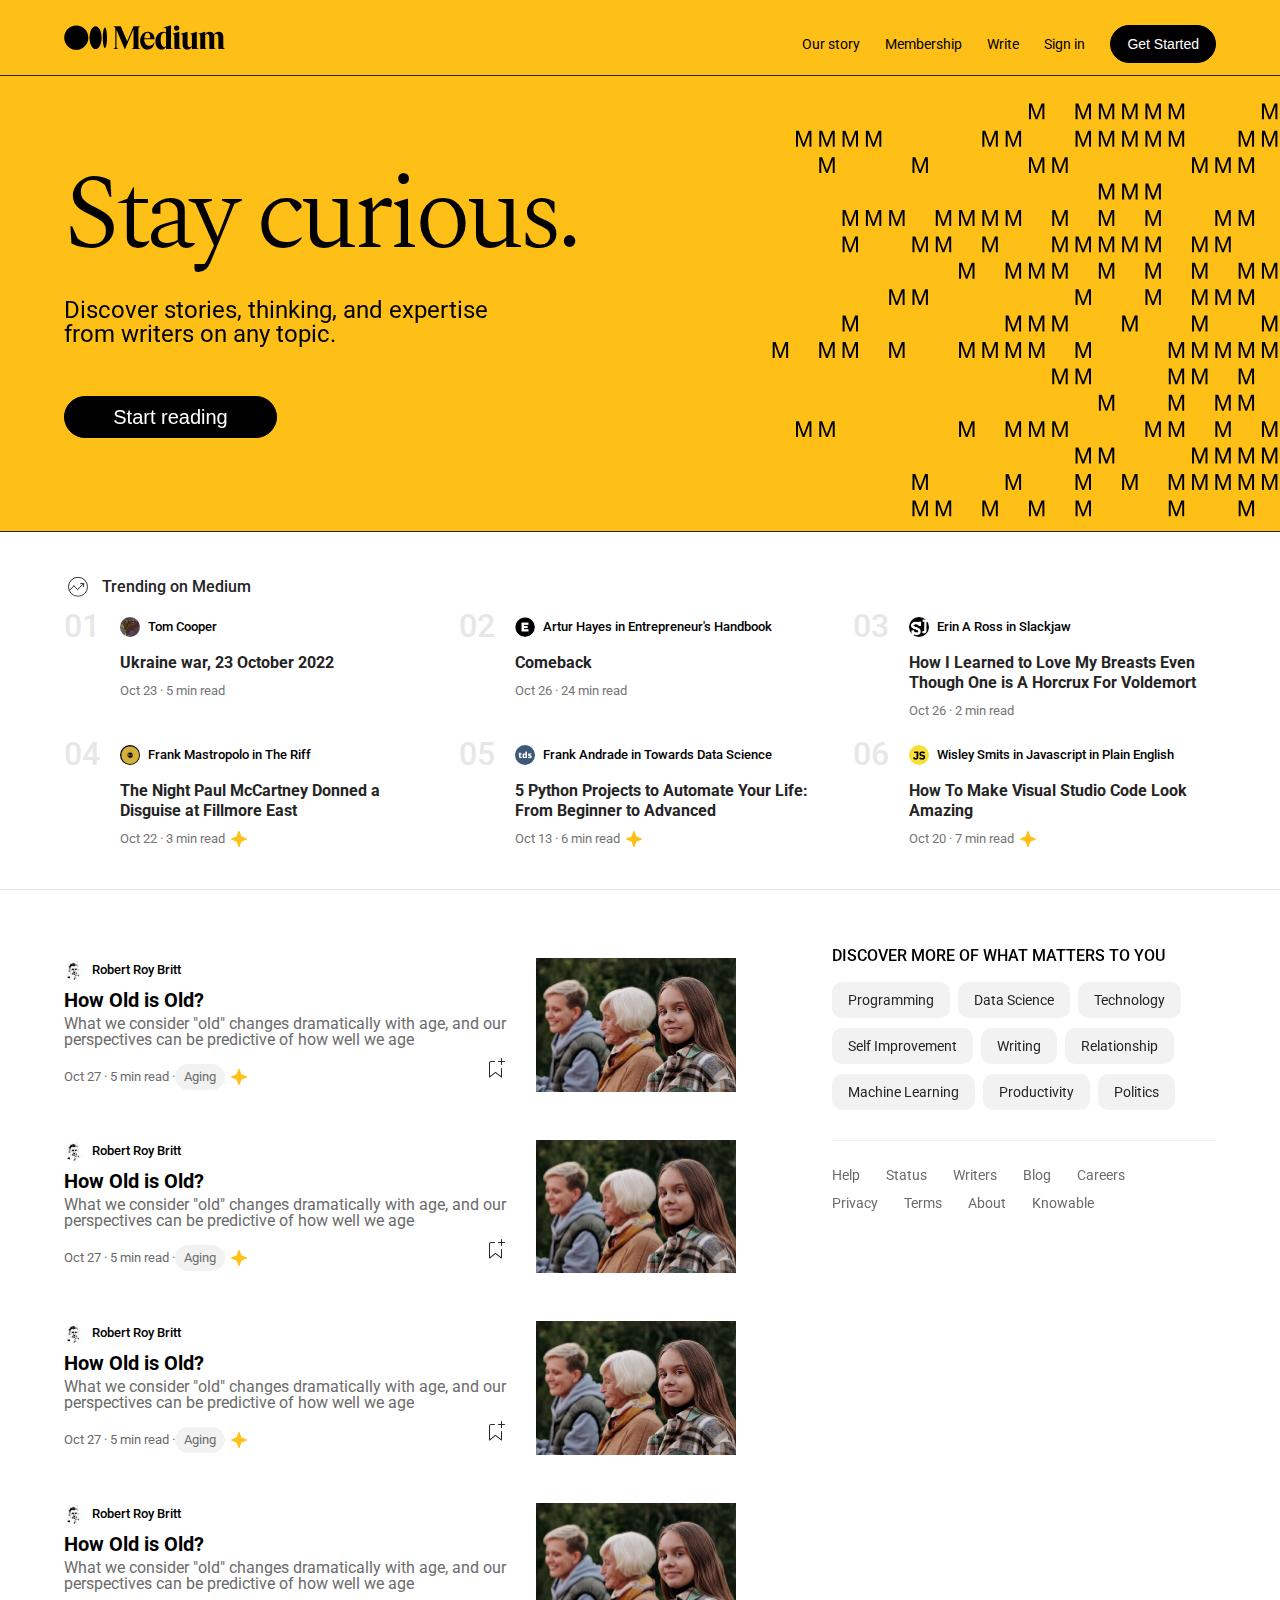
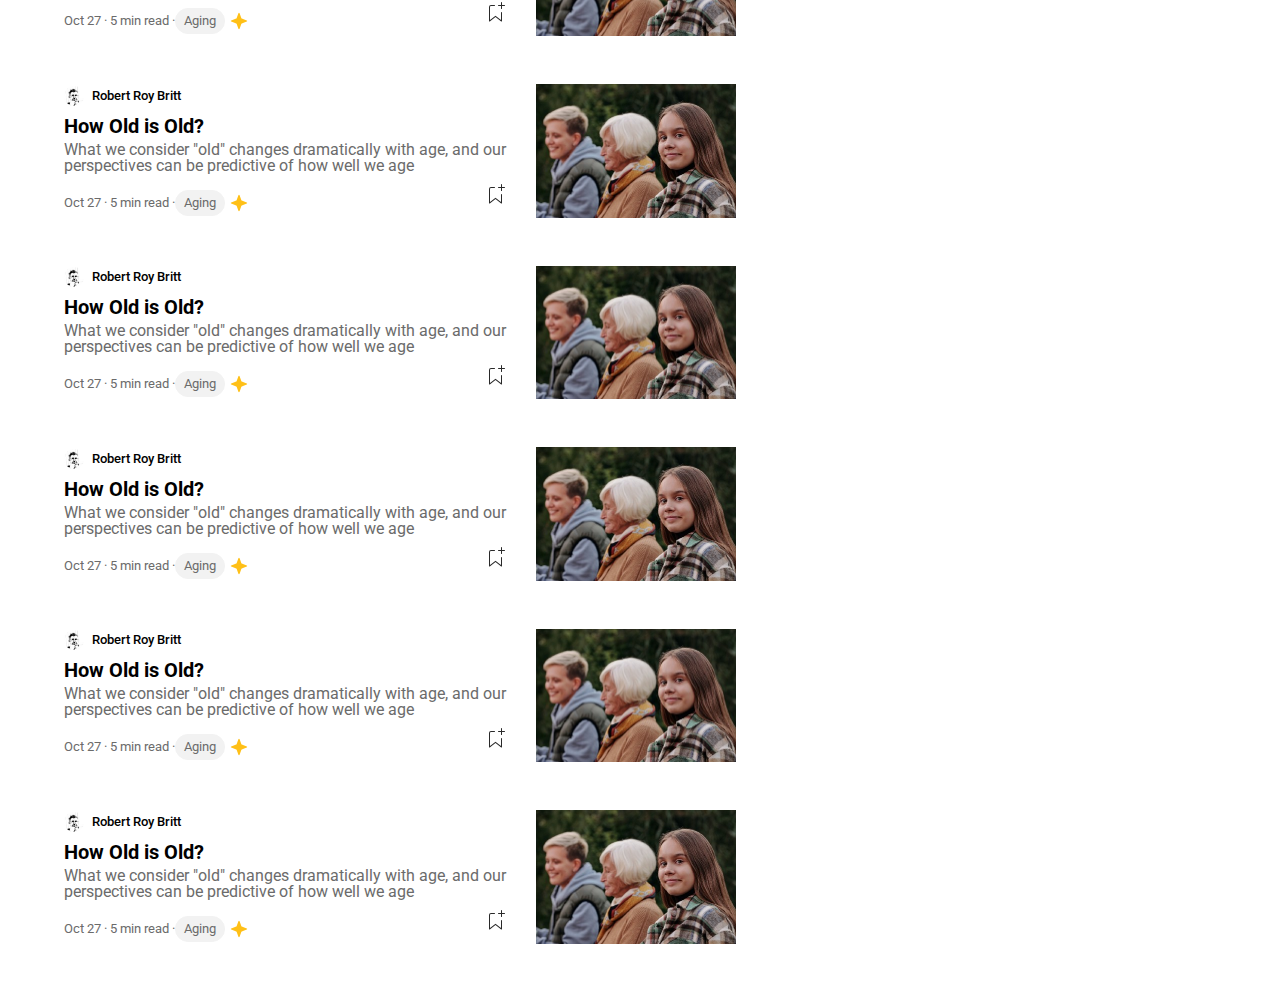
==== commit 3c023b46: "inserita funzione cambio colore" ====
--- a/welcome.html
+++ b/welcome.html
@@ -21,7 +21,7 @@
   <body>
     <!--div per header e main-->
     <div class="block yBG bBordBott">
-      <header class="zindex3 fixedHeader bBordBott yBG">
+      <header class="zindex3 fixedHeader bBordBott yBG" id="navbar">
         <div class="flex centerJC bodyMargin">
           <div class="width100 maxWidthHeader">
             <div class="flex rowFD headerDim betweenJC">
@@ -46,7 +46,7 @@
                   <span class="rightMargin25 headerTextSpecs"><a href="#">Sign in</a></span>
                 </div>
                 <div class="rowFD endJC centerAI">
-                  <a href="#"><button class="headerButton">Get Started</button></a>
+                  <a href="#"><button class="headerButton" id="getStarted">Get Started</button></a>
                 </div>
               </div>
             </div>
@@ -9042,6 +9042,44 @@
                     </div>
                   </div>
                   <!--ultimi link-->
+                  <div class="flex rowFD wrapFW lastlink">
+                    <!--singolo link-->
+                    <div class="lastlinkMargin">
+                      <a href="#"><p>Help</p></a>
+                    </div>
+                    <!--singolo link-->
+                    <div class="lastlinkMargin">
+                      <a href="#"><p>Status</p></a>
+                    </div>
+                    <!--singolo link-->
+                    <div class="lastlinkMargin">
+                      <a href="#"><p>Writers</p></a>
+                    </div>
+                    <!--singolo link-->
+                    <div class="lastlinkMargin">
+                      <a href="#"><p>Blog</p></a>
+                    </div>
+                    <!--singolo link-->
+                    <div class="lastlinkMargin">
+                      <a href="#"><p>Careers</p></a>
+                    </div>
+                    <!--singolo link-->
+                    <div class="lastlinkMargin">
+                      <a href="#"><p>Privacy</p></a>
+                    </div>
+                    <!--singolo link-->
+                    <div class="lastlinkMargin">
+                      <a href="#"><p>Terms</p></a>
+                    </div>
+                    <!--singolo link-->
+                    <div class="lastlinkMargin">
+                      <a href="#"><p>About</p></a>
+                    </div>
+                    <!--singolo link-->
+                    <div class="lastlinkMargin">
+                      <a href="#"><p>Knowable</p></a>
+                    </div>
+                  </div>
                 </div>
               </aside>
             </div>
@@ -9049,5 +9087,6 @@
         </div>
       </div>
     </article>
+    <script src="./base_di_partenza/assets/js/script.js"></script>
   </body>
 </html>
--- a/base_di_partenza/assets/css/stylew.css
+++ b/base_di_partenza/assets/css/stylew.css
@@ -29,6 +29,11 @@
 
 .zindex3 {
   z-index: 3;
+  transition: 0.2s all linear;
+}
+
+.z-index3.alt-color {
+  background-color: white;
 }
 
 .zindex2 {
@@ -83,6 +88,11 @@
 
 .yBG {
   background-color: #febf17;
+  transition: 0.2s all linear;
+}
+
+.yBG.alt-color {
+  background-color: white;
 }
 
 .bBordBott {
@@ -432,6 +442,21 @@
   background-color: #f2f2f2;
   border-radius: 10px;
 }
+
+.lastlink {
+  padding: 24px 0;
+}
+
+.lastlinkMargin {
+  margin-right: 26px;
+  margin-bottom: 8px;
+}
+
+p {
+  font-size: 14px;
+  color: #6b6b6b;
+  line-height: 20px;
+}
 /*pseudo classi */
 
 a:link {
